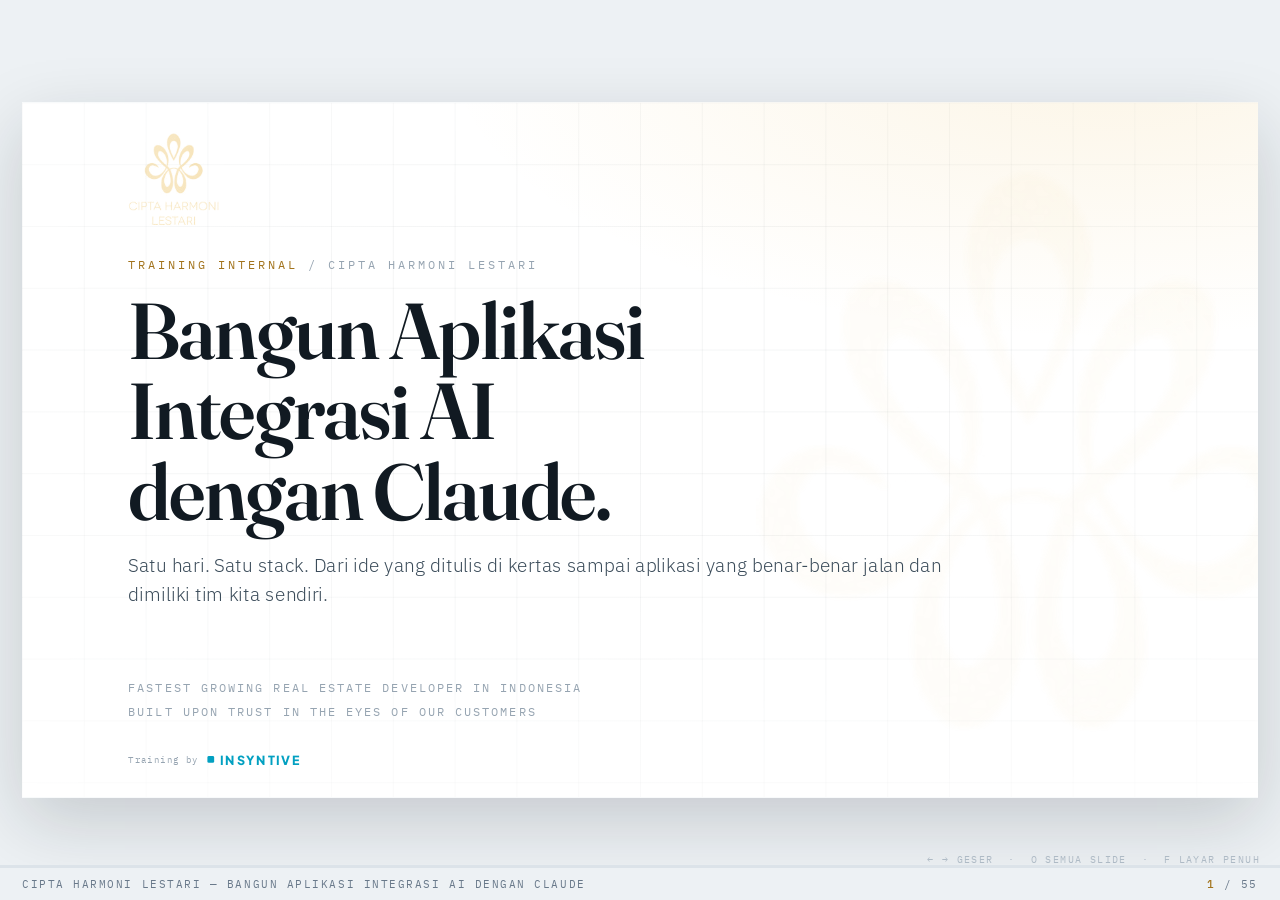
==== index.html @ a8fec7a1 "Sesi 03 jadi 10 langkah, semuanya di Vercel Peserta cuma perlu membuka Claude Code web, GitHub, dan " ====
<!DOCTYPE html>
<html lang="id">
<head>
<meta charset="utf-8">
<meta name="viewport" content="width=device-width, initial-scale=1">
<title>Bangun Aplikasi Integrasi AI dengan Claude — Cipta Harmoni Lestari</title>
<link rel="preconnect" href="https://fonts.googleapis.com">
<link rel="preconnect" href="https://fonts.gstatic.com" crossorigin>
<link href="https://fonts.googleapis.com/css2?family=Fraunces:opsz,wght@9..144,300;9..144,400;9..144,600;9..144,700&family=IBM+Plex+Mono:wght@400;500;600&family=IBM+Plex+Sans:wght@300;400;500;600;700&family=Plus+Jakarta+Sans:wght@600;800&display=swap" rel="stylesheet">
<style>
/* ============ TOKENS — light / drafting-sheet ============ */
:root{
  --paper:#FFFFFF;
  --panel:#F6F8FA;
  --panel-2:#EEF2F5;
  --line:#E1E7EC;
  --ink:#111A22;
  --ink-2:#3B4C5A;
  --ink-3:#69798A;
  --muted:#96A4B1;
  --gold:#C9922B;
  --gold-ink:#A2731C;
  --gold-bright:#E9B84B;
  --gold-wash:rgba(233,184,75,.12);
  --teal:#127A6E;
  --teal-wash:rgba(18,122,110,.08);
  --display:'Fraunces',Georgia,serif;
  --body:'IBM Plex Sans',system-ui,-apple-system,sans-serif;
  --mono:'IBM Plex Mono',ui-monospace,monospace;
}
*{box-sizing:border-box}
html,body{height:100%}
body{
  margin:0;background:#EDF1F4;color:var(--ink);
  font-family:var(--body);overflow:hidden;-webkit-font-smoothing:antialiased;
}
/* ============ STAGE ============ */
#viewport{position:fixed;inset:0;display:grid;place-items:center}
#stage{width:1280px;height:720px;position:relative;transform-origin:center center;flex:none;
  box-shadow:0 24px 70px rgba(17,26,34,.18)}
.slide{
  position:absolute;inset:0;padding:30px 84px 70px;display:none;flex-direction:column;
  background:
    radial-gradient(90% 70% at 88% -8%, rgba(233,184,75,.14), transparent 60%),
    var(--paper);
  overflow:hidden;
}
.slide.active{display:flex}
/* drafting grid */
.slide::before{
  content:"";position:absolute;inset:0;pointer-events:none;
  background-image:
    linear-gradient(rgba(17,26,34,.045) 1px,transparent 1px),
    linear-gradient(90deg,rgba(17,26,34,.045) 1px,transparent 1px);
  background-size:64px 64px;
  mask-image:radial-gradient(120% 100% at 50% 40%,#000 25%,transparent 86%);
  -webkit-mask-image:radial-gradient(120% 100% at 50% 40%,#000 25%,transparent 86%);
}
.slide>*{position:relative;z-index:1}

/* ============ CHROME ============ */
#hud{position:fixed;inset:auto 0 0 0;z-index:40;pointer-events:none;font-family:var(--mono);background:#EDF1F4}
#rail{height:3px;background:#DCE3E9}
#railfill{height:100%;width:0;background:linear-gradient(90deg,var(--gold-ink),var(--gold-bright));transition:width .45s cubic-bezier(.2,.7,.3,1)}
#hudbar{display:flex;justify-content:space-between;align-items:center;padding:9px 22px;font-size:11px;letter-spacing:.14em;color:var(--ink-3);text-transform:uppercase}
#hudbar b{color:var(--gold-ink);font-weight:500}
.shead{display:flex;justify-content:space-between;align-items:center;flex:none;margin-bottom:20px;
  font-family:var(--mono);font-size:10px;letter-spacing:.2em;text-transform:uppercase;color:var(--muted)}
.shead .lt{display:flex;align-items:center;gap:10px;min-height:22px}
.shead .lt img{width:22px;height:22px}
.shead .sep{color:#C9D3DC}
.shead .act{color:var(--gold-ink)}
.shead .rt{display:flex;align-items:center;gap:9px}
.pby{font-family:var(--mono);font-size:9px;letter-spacing:.18em;color:var(--muted)}
.ins{font-family:'Plus Jakarta Sans',var(--body);font-size:13px;font-weight:800;letter-spacing:.13em;color:#02A0C1;display:flex;align-items:center;gap:6px}
.ins::before{content:"";width:7px;height:7px;background:#02A0C1;border-radius:1.5px;display:block}
.cover .partner{display:flex;align-items:center;gap:9px;margin-top:20px}

/* ============ TYPE ============ */
.eyebrow{font-family:var(--mono);font-size:12px;letter-spacing:.28em;text-transform:uppercase;color:var(--gold-ink);margin:0 0 16px}
.eyebrow .dim{color:var(--muted)}
h1{font-family:var(--display);font-weight:600;font-size:70px;line-height:1.02;letter-spacing:-.024em;margin:0 0 18px;color:var(--ink);font-variation-settings:'SOFT' 0,'WONK' 1}
h2{font-family:var(--display);font-weight:600;font-size:45px;line-height:1.06;letter-spacing:-.02em;margin:0 0 10px;color:var(--ink);font-variation-settings:'SOFT' 0,'WONK' 1}
h3{font-family:var(--display);font-weight:600;font-size:22px;line-height:1.15;margin:0 0 8px;letter-spacing:-.01em;color:var(--ink)}
.lede{font-size:20px;line-height:1.5;color:var(--ink-2);max-width:900px;font-weight:300;margin:0 0 8px}
p{margin:0 0 10px;line-height:1.55}
.sub{color:var(--ink-3);font-size:15.5px;line-height:1.55}
.mono{font-family:var(--mono);font-size:.92em}
strong{color:var(--ink);font-weight:600}
em{color:var(--gold-ink);font-style:normal;font-weight:600}
.rule{height:1px;background:linear-gradient(90deg,var(--gold),rgba(201,146,43,.08));margin:15px 0 20px;transform-origin:left}

/* ============ LAYOUT ============ */
.body-area{flex:1;min-height:0;display:flex;flex-direction:column;justify-content:center}
.cols{display:grid;gap:24px}
.c3{grid-template-columns:repeat(3,1fr)}
.c4{grid-template-columns:repeat(4,1fr)}
.c5{grid-template-columns:repeat(5,1fr)}
.split{display:grid;grid-template-columns:1.02fr .98fr;gap:34px;align-items:start;flex:1;min-height:0}

/* ============ CARDS ============ */
.card{background:var(--panel);border:1px solid var(--line);border-radius:3px;padding:17px 18px 15px;position:relative;overflow:hidden}
.card::after{content:"";position:absolute;top:0;left:0;width:34px;height:2px;background:var(--gold-bright)}
.card h3{margin-bottom:6px}
.card .sub{font-size:14px}
.card .tag{font-family:var(--mono);font-size:10px;letter-spacing:.18em;text-transform:uppercase;color:var(--gold-ink);display:block;margin-bottom:9px}
.card.teal{background:var(--teal-wash);border-color:rgba(18,122,110,.2)}
.card.teal::after{background:var(--teal)}
.card.teal .tag{color:var(--teal)}
.card.tight{padding:15px 16px}

.chips{display:flex;flex-wrap:wrap;gap:7px;margin-top:12px}
.chip{font-family:var(--mono);font-size:11px;padding:4px 9px;border:1px solid rgba(201,146,43,.4);border-radius:100px;color:var(--gold-ink);background:rgba(233,184,75,.1)}
.chip.mute{border-color:var(--line);color:var(--ink-3);background:#fff}
.chip.teal{border-color:rgba(18,122,110,.3);color:var(--teal);background:var(--teal-wash)}

ul.clean{list-style:none;padding:0;margin:0}
ul.clean li{position:relative;padding-left:20px;margin-bottom:9px;line-height:1.5;font-size:16px;color:var(--ink-2)}
ul.clean li::before{content:"";position:absolute;left:0;top:10px;width:8px;height:1px;background:var(--gold)}
ul.clean.sm li{font-size:14px;margin-bottom:7px}

.stat{font-family:var(--display);font-size:50px;font-weight:600;color:var(--gold-ink);line-height:1;letter-spacing:-.02em}
.stat small{display:block;font-family:var(--mono);font-size:11px;letter-spacing:.16em;text-transform:uppercase;color:var(--ink-3);margin-top:9px;font-weight:400}

table.grid{width:100%;border-collapse:collapse;font-size:14.5px}
table.grid th,table.grid td{text-align:left;padding:10px 13px;border-bottom:1px solid var(--line);vertical-align:top}
table.grid th{font-family:var(--mono);font-size:10.5px;letter-spacing:.16em;text-transform:uppercase;color:var(--gold-ink);font-weight:500;border-bottom:1.5px solid var(--gold)}
table.grid td{color:var(--ink-2)}
table.grid td.k{color:var(--ink);font-weight:600}
table.grid tr:last-child td{border-bottom:none}
table.grid .yes{color:var(--gold-ink);font-weight:600}
table.grid .no{color:var(--muted)}

.code{font-family:var(--mono);font-size:11px;line-height:1.55;background:#F2F5F8;border:1px solid var(--line);border-left:2px solid var(--gold-bright);border-radius:2px;padding:15px 17px;color:#33424F;white-space:pre-wrap}
.code .cm{color:var(--muted)}
.code .hl{color:var(--gold-ink);font-weight:600}

/* ============ COVER ============ */
.cover,.divider{padding-top:58px;padding-bottom:58px}
.cover{justify-content:center;align-items:flex-start;padding-left:110px}
.cover .logo{width:96px;margin-bottom:32px}
.cover h1{font-size:82px;max-width:16ch}
.cover .tagline{font-family:var(--mono);font-size:12px;letter-spacing:.2em;text-transform:uppercase;color:var(--muted);margin-top:28px;line-height:2}
.cover-orn{position:absolute;right:-80px;top:50%;transform:translateY(-50%);width:600px;opacity:.09;pointer-events:none;z-index:0}

/* ============ DIVIDER ============ */
.divider{justify-content:center;align-items:center;text-align:center;background:
  radial-gradient(70% 60% at 50% 45%, rgba(233,184,75,.16), transparent 70%),var(--paper)}
.divider .num{font-family:var(--display);font-size:180px;font-weight:300;color:transparent;-webkit-text-stroke:1.2px var(--gold);line-height:.9;letter-spacing:-.04em}
.divider h1{font-size:58px;margin-top:6px}
.divider .sub{font-size:17px;max-width:640px;margin:0 auto}

/* ============ MODEL LADDER ============ */
.ladder{display:flex;flex-direction:column;gap:8px}
.rung{display:grid;grid-template-columns:150px 1fr 118px;align-items:center;gap:18px;border:1px solid var(--line);border-radius:2px;padding:12px 16px;background:linear-gradient(90deg,rgba(233,184,75,.13),#fff 62%)}
.rung .name{font-family:var(--display);font-size:21px;font-weight:600}
.rung .name small{display:block;font-family:var(--mono);font-size:10px;letter-spacing:.16em;color:var(--gold-ink);text-transform:uppercase;margin-top:3px;font-weight:400}
.rung .use{font-size:14.4px;color:var(--ink-2);line-height:1.45}
.rung .price{font-family:var(--mono);font-size:13px;color:var(--gold-ink);text-align:right;font-weight:600}
.rung .price small{display:block;color:var(--muted);font-size:10px;letter-spacing:.08em;margin-top:3px;font-weight:400}
.rung.locked{opacity:.6;border-style:dashed;background:#fff}
.rung.locked .price{color:var(--muted)}

/* ============ SURFACE ============ */
.surface{border:1px solid var(--line);border-radius:3px;padding:16px 16px 14px;background:var(--panel)}
.surface .ico{font-family:var(--mono);font-size:10px;letter-spacing:.18em;color:var(--gold-ink);text-transform:uppercase;margin-bottom:8px}
.surface h3{font-size:19px;margin-bottom:5px}
.surface p{font-size:13.4px;color:var(--ink-3);line-height:1.45;margin:0}

/* ============ FLOW ============ */
.flowwrap{flex:1;display:flex;align-items:center;justify-content:center;min-height:0}
svg.flow{width:100%;height:auto;max-height:100%;overflow:visible}
svg.flow .node{fill:#FFFDF8;stroke:var(--gold);stroke-width:1.5}
svg.flow .node.soft{stroke:rgba(201,146,43,.55);stroke-dasharray:5 4;fill:#fff}
svg.flow .nlabel{font-family:var(--display);font-size:19px;font-weight:600;fill:var(--ink)}
svg.flow .nsub{font-family:var(--mono);font-size:10.5px;fill:var(--ink-3)}
svg.flow .nnum{font-family:var(--mono);font-size:10px;fill:var(--gold-ink);letter-spacing:.2em}
svg.flow .link{fill:none;stroke:var(--gold-ink);stroke-width:1.6}
svg.flow .note{font-family:var(--mono);font-size:10px;fill:var(--teal)}
svg.flow .out{font-family:var(--mono);font-size:12px;fill:var(--gold-ink);letter-spacing:.1em}

/* ============ MINIMAP ============ */
.minimap{display:flex;position:absolute;left:84px;right:84px;bottom:18px;margin:0;padding-top:0}
.minimap.m10 .mm{font-size:8.6px;letter-spacing:.06em;padding:5px 2px}
.mm{flex:1;text-align:center;font-family:var(--mono);font-size:9.5px;letter-spacing:.14em;text-transform:uppercase;color:#B4C0CB;padding:5px 4px;border-top:1px solid var(--line);position:relative}
.mm.on{color:var(--gold-ink);border-top:1.5px solid var(--gold)}
.mm.on::before{content:"";position:absolute;top:-4.5px;left:50%;transform:translateX(-50%);width:7px;height:7px;background:var(--gold-bright);border-radius:50%}
.mm.done{color:var(--gold-ink);opacity:.55;border-top-color:var(--gold)}

.stagehead{display:flex;align-items:baseline;gap:18px;margin-bottom:4px}
.stagehead h2{font-size:38px}
.stagehead .sn{font-family:var(--display);font-size:48px;font-weight:300;color:transparent;-webkit-text-stroke:1.2px var(--gold);line-height:.85}

.callout{border:1px solid rgba(201,146,43,.4);border-radius:2px;background:rgba(233,184,75,.11);padding:12px 16px;display:flex;gap:14px;align-items:flex-start}
.callout .k{font-family:var(--mono);font-size:10px;letter-spacing:.2em;text-transform:uppercase;color:var(--gold-ink);white-space:nowrap;padding-top:3px;font-weight:600}
.callout p{margin:0;font-size:14.5px;line-height:1.5;color:var(--ink-2)}
.callout.teal{border-color:rgba(18,122,110,.32);background:var(--teal-wash)}
.callout.teal .k{color:var(--teal)}

.check{display:grid;grid-template-columns:16px 1fr auto;align-items:start;column-gap:14px;padding:13px 0;border-bottom:1px solid var(--line)}
.check .box{width:15px;height:15px;border:1.5px solid var(--gold);margin-top:3px;border-radius:1px}
.check .t{font-size:15px;color:var(--ink-2);line-height:1.45}
.check .t b{color:var(--ink)}
.check .who{font-family:var(--mono);font-size:9.5px;letter-spacing:.12em;text-transform:uppercase;color:var(--gold-ink);white-space:nowrap;padding:3px 9px;border:1px solid rgba(201,146,43,.35);border-radius:100px;background:rgba(233,184,75,.1);margin-top:1px}
.check .who.ok{color:var(--teal);border-color:rgba(18,122,110,.3);background:var(--teal-wash)}
.check.done .box{background:var(--teal);border-color:var(--teal);position:relative}
.check.done .box::after{content:"";position:absolute;left:4px;top:1px;width:4px;height:8px;border:solid #fff;border-width:0 1.8px 1.8px 0;transform:rotate(42deg)}
.ipo{margin:0 0 12px}

.bar{display:grid;grid-template-columns:112px 1fr 62px;gap:14px;align-items:center;margin-bottom:13px;font-size:14.5px}
.bar .lbl{color:var(--ink);font-weight:500}
.bar .track{height:11px;background:var(--panel-2);border-radius:2px;overflow:hidden}
.bar .fill{height:100%;width:0;background:linear-gradient(90deg,var(--gold-ink),var(--gold-bright));border-radius:2px}
.bar .fill.t{background:linear-gradient(90deg,#0E5F56,#2AA294)}
.bar .val{font-family:var(--mono);font-size:13px;color:var(--gold-ink);text-align:right;font-weight:600}

/* ============ ANIMATION ============ */
@keyframes rise{from{opacity:0;transform:translateY(22px)}to{opacity:1;transform:none}}
@keyframes fadein{from{opacity:0}to{opacity:1}}
@keyframes wipe{from{transform:scaleX(0)}to{transform:scaleX(1)}}
@keyframes pop{from{opacity:0;transform:scale(.92)}to{opacity:1;transform:scale(1)}}
@keyframes slidein{from{opacity:0;transform:translateX(-26px)}to{opacity:1;transform:none}}
@keyframes draw{to{stroke-dashoffset:0}}
@keyframes grow{from{width:0}to{width:var(--w)}}

.slide.active [data-a]{animation-duration:.62s;animation-timing-function:cubic-bezier(.18,.72,.28,1);animation-fill-mode:both;animation-delay:calc(var(--i,0)*68ms + 100ms)}
.slide.active [data-a="rise"]{animation-name:rise}
.slide.active [data-a="fade"]{animation-name:fadein}
.slide.active [data-a="pop"]{animation-name:pop}
.slide.active [data-a="left"]{animation-name:slidein}
.slide.active .rule{animation:wipe .8s cubic-bezier(.2,.7,.3,1) both;animation-delay:calc(var(--i,0)*68ms + 100ms)}
.slide.active svg.flow .link{stroke-dasharray:var(--len,420);stroke-dashoffset:var(--len,420);animation:draw .85s ease-out both;animation-delay:calc(var(--i,0)*70ms + 300ms)}
.slide.active svg.flow [data-a="pop"]{transform-box:fill-box;transform-origin:center}
.slide.active .bar .fill{animation:grow 1s cubic-bezier(.2,.7,.3,1) both;animation-delay:calc(var(--i,0)*90ms + 400ms)}

@media (prefers-reduced-motion:reduce){
  .slide.active [data-a],.slide.active .rule,.slide.active svg.flow .link,.slide.active .bar .fill{animation-duration:.01ms!important;animation-delay:0ms!important}
  .slide.active svg.flow .link{stroke-dashoffset:0}
  .bar .fill{width:var(--w)}
}


/* ============ MOTION GRAPHICS ============ */
.mg{display:block;width:100%;height:auto}
.gs{stroke:var(--gold);fill:none;stroke-width:1.7;stroke-linecap:round;stroke-linejoin:round}
.gs2{stroke:var(--ink-3);fill:none;stroke-width:1.4;stroke-linecap:round}
.gf{fill:var(--gold-bright)}
.gt{fill:var(--teal)}
.surface{position:relative}
.surface .ico,.surface h3{padding-right:46px}
.glyph{position:absolute;top:14px;right:14px;width:40px;height:40px}

/* meter kemampuan di tangga model */
.rung{grid-template-columns:150px 1fr 86px 112px}
.meter{height:6px;background:var(--panel-2);border-radius:3px;overflow:hidden;position:relative}
.meter i{position:absolute;inset:0 auto 0 0;width:0;border-radius:3px;
  background:linear-gradient(90deg,var(--gold-ink),var(--gold-bright))}
.slide.active .meter i{animation:grow .9s cubic-bezier(.2,.7,.3,1) both;animation-delay:calc(var(--i,0)*68ms + 420ms)}
.rung.locked .meter i{background:var(--muted)}

/* diagram arsitektur & pipeline */
.diagram{border:1px solid var(--line);border-radius:3px;background:var(--panel);padding:14px 16px}
.dlabel{font-family:var(--mono);font-size:10px;letter-spacing:.16em;text-transform:uppercase;color:var(--gold-ink);margin-bottom:8px}

/* timeline 14 hari */
.tl{margin-top:22px}
.tlrail{position:relative;height:4px;background:var(--panel-2);border-radius:2px}
.tlprog{position:absolute;inset:0 auto 0 0;width:0;background:linear-gradient(90deg,var(--gold-ink),var(--gold-bright));border-radius:2px}
.tlmark{position:absolute;top:-5px;left:0;width:14px;height:14px;border-radius:50%;background:var(--gold-bright);border:2px solid #fff;box-shadow:0 0 0 1px var(--gold)}
.slide.active .tlprog{animation:tlgrow 7s cubic-bezier(.4,0,.5,1) infinite}
.slide.active .tlmark{animation:tlmove 7s cubic-bezier(.4,0,.5,1) infinite}
@keyframes tlgrow{0%{width:0}88%,100%{width:100%}}
@keyframes tlmove{0%{left:0}88%,100%{left:calc(100% - 14px)}}
.tlticks{display:flex;margin-top:9px;font-family:var(--mono);font-size:9.5px;letter-spacing:.12em;text-transform:uppercase;color:var(--muted)}
.tlticks span{flex:1;text-align:left}
.tlticks span:last-child{flex:0 0 auto;text-align:right;color:var(--teal)}

@media (prefers-reduced-motion:reduce){
  .mg *{animation:none!important}
  .slide.active .tlprog,.slide.active .tlmark{animation:none!important}
  .slide.active .tlprog{width:100%}
  .slide.active .meter i{width:var(--w)}
}

/* slide langkah yang padat */
.slide.padat ul.clean li{font-size:14.6px;margin-bottom:6px;line-height:1.46}
.slide.padat ul.clean.sm li{font-size:13.2px;margin-bottom:5px;line-height:1.44}
.slide.padat .callout p{font-size:13.2px;line-height:1.45}
.slide.padat .code{font-size:10.8px;line-height:1.5;padding:12px 14px}
.slide.padat .card{padding:15px 16px!important}
.slide.padat .ipo{margin-bottom:6px}
.slide.padat .diagram{padding:10px 12px}
.slide.padat table.grid th,.slide.padat table.grid td{padding:7px 10px}
.slide.padat .stagehead h2{font-size:34px}
.slide.padat ul.clean.sm li{margin-bottom:4px}
.slide.padat .callout{padding:10px 14px}

/* ============ OVERVIEW ============ */
#overview{position:fixed;inset:0;background:rgba(255,255,255,.98);z-index:60;display:none;overflow:auto;padding:52px}
#overview.on{display:block}
#overview h4{font-family:var(--mono);font-size:11px;letter-spacing:.24em;text-transform:uppercase;color:var(--gold-ink);margin:0 0 20px}
#ovgrid{display:grid;grid-template-columns:repeat(auto-fill,minmax(210px,1fr));gap:11px}
.ov{border:1px solid var(--line);border-radius:2px;padding:12px 13px;cursor:pointer;background:var(--panel);transition:.18s;text-align:left}
.ov:hover,.ov:focus-visible{border-color:var(--gold);background:rgba(233,184,75,.13);outline:none}
.ov .n{font-family:var(--mono);font-size:10px;color:var(--gold-ink);letter-spacing:.16em}
.ov .t{font-size:13.5px;margin-top:5px;color:var(--ink-2);line-height:1.35}
#help{position:fixed;right:20px;bottom:34px;z-index:41;font-family:var(--mono);font-size:10px;letter-spacing:.14em;color:#AEBAC5;text-transform:uppercase}
:focus-visible{outline:2px solid var(--gold);outline-offset:3px}
</style>
</head>
<body>
<div id="viewport"><div id="stage">

<!-- 1 · COVER -->
<section class="slide cover" data-act="" data-title="Sampul">
  <img class="cover-orn" src="[data-uri]" alt="">
  <img class="logo" src="[data-uri]" alt="Cipta Harmoni Lestari" data-a="pop" style="--i:0">
  <p class="eyebrow" data-a="left" style="--i:1">Training internal <span class="dim">/ Cipta Harmoni Lestari</span></p>
  <h1 data-a="rise" style="--i:2">Bangun Aplikasi<br>Integrasi AI<br>dengan Claude.</h1>
  <p class="lede" data-a="rise" style="--i:4">Satu hari. Satu stack. Dari ide yang ditulis di kertas sampai aplikasi yang benar-benar jalan dan dimiliki tim kita sendiri.</p>
  <div class="rule" style="--i:5;max-width:420px"></div>
  <p class="tagline" data-a="fade" style="--i:6">Fastest growing real estate developer in Indonesia<br>Built upon trust in the eyes of our customers</p>
  <div class="partner" data-a="fade" style="--i:7"><span class="pby">Training by</span><span class="ins">INSYNTIVE</span></div>
</section>

<!-- 2 · PROMISE -->
<section class="slide" data-act="Pembuka" data-title="Yang kita bawa pulang">
  <p class="eyebrow" data-a="left" style="--i:0">Janji hari ini</p>
  <h2 data-a="rise" style="--i:1">Kita tidak pulang membawa catatan.<br>Kita pulang membawa aplikasi yang jalan.</h2>
  <div class="rule" style="--i:2"></div>
  <div class="body-area">
    <div class="cols c4">
      <div class="card" data-a="rise" style="--i:3"><span class="tag">Hasil 01</span><h3>Web App</h3><p class="sub">Aplikasi multi-halaman yang benar-benar berfungsi, bukan sekadar tampilan.</p></div>
      <div class="card" data-a="rise" style="--i:4"><span class="tag">Hasil 02</span><h3>RAG</h3><p class="sub">Dokumen milik kita sendiri, bisa ditanyai pakai bahasa sehari-hari.</p></div>
      <div class="card" data-a="rise" style="--i:5"><span class="tag">Hasil 03</span><h3>Chatbot</h3><p class="sub">Pintu masuk berbentuk percakapan ke data yang sama.</p></div>
      <div class="card teal" data-a="rise" style="--i:6"><span class="tag">Tantangan</span><h3>Satu menu bebas</h3><p class="sub">Terserah kita. Tim kita yang menentukan. Bagian inilah yang kami nilai.</p></div>
    </div>
    <div class="callout" data-a="rise" style="--i:8;margin-top:26px">
      <span class="k">Aturan dasar</span>
      <p>Semuanya jalan di infrastruktur yang kita kontrol sendiri. Tidak ada akun trial yang tiba-tiba menyandera data kita dua bulan lagi.</p>
    </div>
  </div>
</section>

<!-- 3 · AGENDA -->
<section class="slide" data-act="Pembuka" data-title="Susunan hari ini">
  <p class="eyebrow" data-a="left" style="--i:0">Susunan hari ini</p>
  <h2 data-a="rise" style="--i:1">3 sesi, sebelum kita build aplikasinya.</h2>
  <div class="rule" style="--i:2"></div>
  <div class="body-area">
    <div class="cols c3">
      <div class="card" data-a="rise" style="--i:3">
        <span class="tag">Sesi 01 · ±60 menit</span><h3>Kenali tools-nya</h3>
        <p class="sub">Claude itu bukan satu benda. Ada modelnya, ada tempat kerjanya, dan kita perlu tahu kapan buka yang mana.</p>
        <div class="chips"><span class="chip">Model</span><span class="chip">Chat</span><span class="chip">Projects</span><span class="chip">Artifacts</span><span class="chip">Cowork</span><span class="chip">Code</span><span class="chip">Design</span></div>
      </div>
      <div class="card" data-a="rise" style="--i:4">
        <span class="tag">Sesi 02 · ±30 menit</span><h3>Kenali lapangannya</h3>
        <p class="sub">ChatGPT, Gemini, Copilot, Grok, DeepSeek. Siapa unggul di mana, dan uangnya lari ke mana.</p>
        <div class="chips"><span class="chip mute">Pangsa pasar</span><span class="chip mute">Kemampuan</span><span class="chip mute">Harga</span><span class="chip mute">Kesimpulan jujur</span></div>
      </div>
      <div class="card" data-a="rise" style="--i:5">
        <span class="tag">Sesi 03 · sisa hari</span><h3>Build aplikasinya</h3>
        <p class="sub">Sepuluh langkah: login, repo, sambung, Vercel, PRD, design, data, menu, AI, uji. Laptop dibuka, tangan di keyboard.</p>
        <div class="chips"><span class="chip teal">Next.js</span><span class="chip teal">Vercel</span><span class="chip teal">Postgres</span><span class="chip teal">Blob</span></div>
      </div>
    </div>
    <p class="sub" data-a="fade" style="--i:7;margin-top:26px;font-size:14px">Sesi 1 dan 2 ada supaya Sesi 3 tidak terasa seperti sulap. Kalau kita paham cara kerja tools-nya, kita bisa memperbaiki sendiri saat ngadat — dan pasti akan ada momen ngadat.</p>
  </div>
</section>

<!-- 4 · DIVIDER 1 -->
<section class="slide divider" data-act="Sesi 01" data-title="Sesi 1 — Kenalan dengan Claude">
  <div class="num" data-a="pop" style="--i:0">01</div>
  <h1 data-a="rise" style="--i:2">Kenalan dengan Claude</h1>
  <div class="rule" style="--i:3;width:220px;margin:14px auto 22px;background:linear-gradient(90deg,transparent,var(--gold),transparent)"></div>
  <p class="sub" data-a="fade" style="--i:4">Modelnya, tempat kerjanya, dan bedanya keduanya — satu hal yang paling sering salah dipahami orang di minggu pertama.</p>
</section>

<!-- 5 · MODEL VS SURFACE -->
<section class="slide" data-act="Sesi 01" data-title="Model vs fitur">
  <p class="eyebrow" data-a="left" style="--i:0">Pertama, luruskan dulu</p>
  <h2 data-a="rise" style="--i:1">Kata "Claude" itu menunjuk dua hal yang berbeda.</h2>
  <div class="rule" style="--i:2"></div>
  <div class="split">
    <div>
      <div class="card" data-a="rise" style="--i:3">
        <span class="tag">Lapis 1 — Model AI</span>
        <h3>Keluarga model</h3>
        <p class="sub">Anthropic melatih beberapa tingkat model: Haiku, Sonnet, Opus, Fable, Mythos. Karakternya sama, tenaganya dan harganya beda.</p>
      </div>
      <div class="card teal" data-a="rise" style="--i:4;margin-top:16px">
        <span class="tag">Lapis 2 — Fitur Claude</span>
        <h3>Fitur / surface</h3>
        <p class="sub">Chat, Projects, Artifacts, Tasks, Cowork, Claude Code, Claude Design. Ini soal <em>di mana</em> kita bekerja. Masing-masing memberi Claude "tangan" yang berbeda.</p>
      </div>
      <p class="sub" data-a="fade" style="--i:6;margin-top:16px;font-size:14px">Memilih fitur yang tepat lebih besar pengaruhnya daripada memilih model yang tepat. Kebanyakan orang justru memutar tombol yang salah.</p>
    </div>
    <div class="card" data-a="rise" style="--i:5;padding:24px">
      <span class="tag">Analogi yang gampang diingat</span>
      <p style="font-size:16px;line-height:1.6;color:var(--ink-2)">Model itu <em>mesin</em>. Fitur itu <em>kendaraan</em> tempat mesin itu dipasang.</p>
      <p class="sub" style="margin-top:12px;font-size:14px">Mesin yang sama, dipasang di sedan mengantar kita ke kantor. Dipasang di excavator, dia mengeruk tanah. Tidak adil menyalahkan mesin karena sedan tidak bisa mengeruk.</p>
      <div class="dlabel" style="margin-top:16px">Satu model, banyak kendaraan</div>
      <svg class="mg" style="max-width:380px" viewBox="0 0 430 150" aria-hidden="true">
        <path class="gs" style="stroke:var(--gold-ink);stroke-width:1.4" d="M92,75 C160,75 168,32 236,32"/>
        <path class="gs" style="stroke:var(--gold-ink);stroke-width:1.4" d="M92,75 H236"/>
        <path class="gs" style="stroke:var(--gold-ink);stroke-width:1.4" d="M92,75 C160,75 168,118 236,118"/>
        <circle class="gf" r="3.6"><animateMotion dur="2.4s" repeatCount="indefinite" path="M92,75 C160,75 168,32 236,32"/></circle>
        <circle class="gf" r="3.6"><animateMotion dur="2.4s" begin=".8s" repeatCount="indefinite" path="M92,75 H236"/></circle>
        <circle class="gf" r="3.6"><animateMotion dur="2.4s" begin="1.6s" repeatCount="indefinite" path="M92,75 C160,75 168,118 236,118"/></circle>
        <circle cx="52" cy="75" r="26" fill="none" stroke="var(--gold)" stroke-width="1.6">
          <animate attributeName="r" values="26;38" dur="2.4s" repeatCount="indefinite"/>
          <animate attributeName="opacity" values=".55;0" dur="2.4s" repeatCount="indefinite"/></circle>
        <circle cx="52" cy="75" r="26" fill="#FFF6E2" stroke="var(--gold)" stroke-width="1.6"/>
        <text x="52" y="72" text-anchor="middle" style="font-family:var(--mono);font-size:9px;fill:var(--gold-ink);letter-spacing:.12em">MODEL</text>
        <text x="52" y="85" text-anchor="middle" style="font-family:var(--mono);font-size:9px;fill:var(--ink-3)">Opus 5</text>
        <rect x="236" y="18" width="180" height="28" rx="2" fill="#fff" stroke="var(--line)"/>
        <rect x="236" y="61" width="180" height="28" rx="2" fill="#fff" stroke="var(--line)"/>
        <rect x="236" y="104" width="180" height="28" rx="2" fill="#fff" stroke="var(--line)"/>
        <text x="250" y="37" style="font-family:var(--body);font-size:13px;fill:var(--ink)">Chat — menjawab</text>
        <text x="250" y="80" style="font-family:var(--body);font-size:13px;fill:var(--ink)">Cowork — mengerjakan</text>
        <text x="250" y="123" style="font-family:var(--body);font-size:13px;fill:var(--ink)">Code — membangun</text>
      </svg>
      <p class="sub" style="font-size:13.2px;margin-top:10px"><strong>Versi praktisnya:</strong> kalau Claude "tidak bisa membuka file kita", itu bukan modelnya yang menolak — itu Chat, fitur yang memang tidak punya akses file. Pindah ke Cowork.</p>
    </div>
  </div>
</section>

<!-- 6 · LADDER -->
<section class="slide" data-act="Sesi 01" data-title="Tangga model">
  <p class="eyebrow" data-a="left" style="--i:0">Lapis 1 · Model AI <span class="dim">/ per Juli 2026</span></p>
  <h2 data-a="rise" style="--i:1">Model AI, dari yang murah ke yang paling canggih.</h2>
  <div class="rule" style="--i:2"></div>
  <div class="body-area">
    <div class="ladder">
      <div class="rung" data-a="left" style="--i:3">
        <div class="name">Haiku 4.5<small>Kelas cepat</small></div>
        <div class="use">Volume besar, risiko kecil. Klasifikasi, pelabelan, ekstraksi data, pencarian singkat. Cukup murah untuk dipasang di dalam alur produk.</div>
        <div class="meter" style="--i:3"><i style="--w:28%"></i></div><div class="price">$1 / $5<small>per juta token</small></div>
      </div>
      <div class="rung" data-a="left" style="--i:4">
        <div class="name">Sonnet 5<small>Kelas standar</small></div>
        <div class="use">Kuda beban. Model bawaan di paket Free dan Pro. Sanggup menangani sebagian besar pekerjaan koding dan dokumen tanpa banyak drama.</div>
        <div class="meter" style="--i:4"><i style="--w:62%"></i></div><div class="price">$3 / $15<small>promo $2 / $10</small></div>
      </div>
      <div class="rung" data-a="left" style="--i:5">
        <div class="name" style="color:var(--gold-ink)">Opus 5<small>Andalan</small></div>
        <div class="use">Rilis 24 Juli 2026. Untuk kerja panjang yang berjalan sendiri, refactor besar, dan masalah yang belum jelas bentuknya. Ini yang kita pakai hari ini.</div>
        <div class="meter" style="--i:5"><i style="--w:88%"></i></div><div class="price">$5 / $25<small>per juta token</small></div>
      </div>
      <div class="rung" data-a="left" style="--i:6">
        <div class="name">Fable 5<small>Kelas Mythos</small></div>
        <div class="use">Model paling mampu yang dijual ke publik. Tersedia di paket Max dan kursi premium, dengan penyaringan ketat di topik sensitif.</div>
        <div class="meter" style="--i:6"><i style="--w:96%"></i></div><div class="price">$10 / $50<small>per juta token</small></div>
      </div>
      <div class="rung locked" data-a="left" style="--i:7">
        <div class="name">Mythos 5<small>Dibatasi</small></div>
        <div class="use">Tidak dijual ke publik. Hanya untuk sedikit organisasi tepercaya, karena kemampuannya menemukan celah keamanan perangkat lunak terlalu tinggi.</div>
        <div class="meter" style="--i:7"><i style="--w:100%"></i></div><div class="price">—<small>tidak tersedia</small></div>
      </div>
    </div>
    <p class="sub" data-a="fade" style="--i:9;margin-top:18px;font-size:13.5px">Harga di atas adalah tarif API per juta token, input / output. Kalau kita pakai langganan Pro atau Max, kita tidak ditagih per token — tapi tangga ini tetap memberi tahu siapa yang sedang berpikir untuk kita.</p>
  </div>
</section>

<!-- 7 · PILIH MODEL -->
<section class="slide" data-act="Sesi 01" data-title="Cara memilih model">
  <p class="eyebrow" data-a="left" style="--i:0">Lapis 1 · Model AI · praktiknya</p>
  <h2 data-a="rise" style="--i:1">Mulai dari yang murah. Naik kelas kalau ada buktinya.</h2>
  <div class="rule" style="--i:2"></div>
  <div class="body-area">
    <div class="cols c3">
      <div class="card" data-a="rise" style="--i:3"><span class="tag">Bawaan</span><h3>Buka Sonnet</h3><p class="sub">Tulis perintahnya, jalankan, baca hasilnya. Sembilan dari sepuluh kali kita sudah selesai, dengan biaya paling kecil.</p></div>
      <div class="card" data-a="rise" style="--i:4"><span class="tag">Naik kalau</span><h3>Gagal dua kali</h3><p class="sub">Tugas yang sama, percobaan kedua tetap gagal, dan kita bisa menyebut <em>kenapa</em> gagalnya. Itu tandanya pindah ke Opus — bukan karena "ini kayaknya penting".</p></div>
      <div class="card" data-a="rise" style="--i:5"><span class="tag">Turun kalau</span><h3>Jumlah lebih penting</h3><p class="sub">Perlu melabeli 4.000 pesan pelanggan? Pakai Haiku. Yang kita beli itu kecepatan, bukan pertimbangan.</p></div>
    </div>
    <div class="callout" data-a="rise" style="--i:7;margin-top:26px">
      <span class="k">Hati-hati</span>
      <p>"Pakai model paling besar terus saja" adalah kebiasaan paling mahal yang bisa dipungut sebuah tim di bulan pertama. Dan itu juga bikin lambat — model besar berpikirnya lebih lama.</p>
    </div>
  </div>
</section>

<!-- 8 · SURFACES -->
<section class="slide" data-act="Sesi 01" data-title="7 fitur Claude">
  <p class="eyebrow" data-a="left" style="--i:0">Lapis 2 · Fitur Claude</p>
  <h2 data-a="rise" style="--i:1">7 fitur Claude. 7 pekerjaan yang berbeda.</h2>
  <div class="rule" style="--i:2"></div>
  <div class="body-area">
    <div class="cols c4" style="margin-bottom:18px">
      <div class="surface" data-a="pop" style="--i:3"><svg class="glyph" viewBox="0 0 40 40" aria-hidden="true">
<rect class="gs" x="4" y="8" width="28" height="19" rx="3"/><path class="gs" d="M12 27v6l7-6"/>
<circle class="gf" cx="12" cy="17" r="2.2"><animate attributeName="opacity" values=".2;1;.2" dur="1.5s" repeatCount="indefinite"/></circle>
<circle class="gf" cx="18" cy="17" r="2.2"><animate attributeName="opacity" values=".2;1;.2" dur="1.5s" begin="0.25s" repeatCount="indefinite"/></circle>
<circle class="gf" cx="24" cy="17" r="2.2"><animate attributeName="opacity" values=".2;1;.2" dur="1.5s" begin="0.5s" repeatCount="indefinite"/></circle></svg><div class="ico">Fitur 01</div><h3>Chat</h3><p>Bertanya, menyusun draf, berpikir keras. Tidak punya akses apa pun kecuali kita lampirkan.</p></div>
      <div class="surface" data-a="pop" style="--i:4"><svg class="glyph" viewBox="0 0 40 40" aria-hidden="true">
<rect class="gf" x="14" y="6" width="13" height="15" rx="1.5" opacity=".85">
<animate attributeName="y" values="-4;12;12" keyTimes="0;.55;1" dur="2.6s" repeatCount="indefinite"/>
<animate attributeName="opacity" values="0;.9;0" keyTimes="0;.55;1" dur="2.6s" repeatCount="indefinite"/></rect>
<path class="gs" d="M4 15h11l3 4h18v16H4z" fill="#fff"/></svg><div class="ico">Fitur 02</div><h3>Projects</h3><p>Ruangan yang punya ingatan. File dan instruksi tetap untuk satu bidang pekerjaan.</p></div>
      <div class="surface" data-a="pop" style="--i:5"><svg class="glyph" viewBox="0 0 40 40" aria-hidden="true">
<rect class="gs" x="4" y="7" width="32" height="27" rx="2.5"/><path class="gs" d="M4 14h32"/>
<rect class="gf" x="9" y="20" width="5" height="9"><animate attributeName="height" values="2;10;2" dur="2.2s" repeatCount="indefinite"/><animate attributeName="y" values="28;20;28" dur="2.2s" repeatCount="indefinite"/></rect>
<rect class="gf" x="17" y="20" width="5" height="9"><animate attributeName="height" values="2;14;2" dur="2.2s" begin=".2s" repeatCount="indefinite"/><animate attributeName="y" values="28;16;28" dur="2.2s" begin=".2s" repeatCount="indefinite"/></rect>
<rect class="gf" x="25" y="20" width="5" height="9"><animate attributeName="height" values="2;7;2" dur="2.2s" begin=".4s" repeatCount="indefinite"/><animate attributeName="y" values="28;23;28" dur="2.2s" begin=".4s" repeatCount="indefinite"/></rect></svg><div class="ico">Fitur 03</div><h3>Artifacts</h3><p>Hasil yang bisa dijalankan, bukan hasil yang cuma dibaca. Dokumen, aplikasi, dasbor.</p></div>
      <div class="surface" data-a="pop" style="--i:6"><svg class="glyph" viewBox="0 0 40 40" aria-hidden="true">
<circle class="gs" cx="19" cy="21" r="13"/><path class="gs2" d="M19 21h6"/>
<path class="gs" d="M19 21v-8"><animateTransform attributeName="transform" type="rotate" from="0 19 21" to="360 19 21" dur="3.2s" repeatCount="indefinite"/></path>
<path class="gs" stroke="var(--teal)" d="M26 30l3 3 6-7" stroke-width="2.4"><animate attributeName="opacity" values="0;0;1;1;0" keyTimes="0;.6;.7;.95;1" dur="3.2s" repeatCount="indefinite"/></path></svg><div class="ico">Fitur 04</div><h3>Tasks &amp; Scheduled</h3><p>Pekerjaan yang jalan tanpa kita di ruangan. Harian, mingguan, atau saat dipicu.</p></div>
    </div>
    <div class="cols c3">
      <div class="surface" data-a="pop" style="--i:7"><svg class="glyph" viewBox="0 0 40 40" aria-hidden="true">
<rect class="gs" x="2" y="12" width="11" height="16" rx="1.5"/><rect class="gs" x="27" y="12" width="11" height="16" rx="1.5"/>
<rect class="gf" x="6" y="17" width="9" height="6" rx="1">
<animate attributeName="x" values="4;29;29" keyTimes="0;.75;1" dur="2.4s" repeatCount="indefinite"/>
<animate attributeName="opacity" values="0;1;1;0" keyTimes="0;.12;.72;.8" dur="2.4s" repeatCount="indefinite"/></rect></svg><div class="ico">Fitur 05</div><h3>Cowork</h3><p>Claude yang punya tangan. Membaca dan menulis file kita yang asli beserta aplikasi yang tersambung, lalu menuntaskan pekerjaan bertahap sampai jadi.</p></div>
      <div class="surface" data-a="pop" style="--i:8"><svg class="glyph" viewBox="0 0 40 40" aria-hidden="true">
<rect class="gs" x="3" y="8" width="34" height="25" rx="2.5"/><path class="gs" d="M9 16l5 5-5 5"/>
<rect class="gf" x="17" y="24" width="14" height="2.4" rx="1"><animate attributeName="width" values="0;14;14;0" keyTimes="0;.45;.8;1" dur="2.6s" repeatCount="indefinite"/></rect></svg><div class="ico">Fitur 06</div><h3>Claude Code</h3><p>Tempat kerjanya para engineer. Menulis, memperbaiki, dan merilis kode di seluruh repository.</p></div>
      <div class="surface" data-a="pop" style="--i:9"><svg class="glyph" viewBox="0 0 40 40" aria-hidden="true">
<rect class="gs" x="9" y="10" width="24" height="20" rx="2">
<animate attributeName="width" values="24;15;24" dur="2.8s" repeatCount="indefinite"/>
<animate attributeName="height" values="20;13;20" dur="2.8s" repeatCount="indefinite"/></rect>
<circle class="gf" cx="9" cy="10" r="2.6"/><circle class="gf" cx="9" cy="30" r="2.6"><animate attributeName="cy" values="30;23;30" dur="2.8s" repeatCount="indefinite"/></circle>
<circle class="gf" cx="33" cy="10" r="2.6"><animate attributeName="cx" values="33;24;33" dur="2.8s" repeatCount="indefinite"/></circle>
<circle class="gf" cx="33" cy="30" r="2.6"><animate attributeName="cx" values="33;24;33" dur="2.8s" repeatCount="indefinite"/><animate attributeName="cy" values="30;23;30" dur="2.8s" repeatCount="indefinite"/></circle></svg><div class="ico">Fitur 07</div><h3>Claude Design</h3><p>Dari kalimat jadi prototype. Layar, alur, dan slide yang bisa diklik sebelum ada satu baris kode pun.</p></div>
    </div>
  </div>
</section>

<!-- 9 · CHAT -->
<section class="slide" data-act="Sesi 01" data-title="Chat">
  <div class="stagehead" data-a="left" style="--i:0"><span class="sn">01</span><div><p class="eyebrow" style="margin:0 0 4px">Fitur Claude</p><h2 style="margin:0">Chat</h2></div></div>
  <div class="rule" style="--i:1"></div>
  <div class="split">
    <div>
      <p class="lede" data-a="rise" style="--i:2">Halaman kosong yang bisa menjawab balik.</p>
      <ul class="clean" data-a="rise" style="--i:3">
        <li>Teman berpikir: menguji rencana sebelum kita keluarkan anggarannya.</li>
        <li>Menyusun draf: proposal, jawaban tender, berita acara serah terima, email yang sulit ditulis.</li>
        <li>Analisis: tempel tabel, kontrak, atau spesifikasi, lalu cecar isinya.</li>
        <li>Pencarian web dan upload file tersedia — tapi hanya untuk yang kita berikan sendiri.</li>
      </ul>
      <div class="callout" data-a="rise" style="--i:4;margin-top:6px">
        <span class="k">Batasnya</span>
        <p>Chat tidak punya akses tetap ke komputer atau drive kita. Itu memang dirancang begitu demi keamanan. Kalau butuh akses, kita pindah fitur.</p>
      </div>
    </div>
    <div class="card" data-a="rise" style="--i:5;padding:24px">
      <span class="tag">Kebiasaan yang paling terasa hasilnya</span>
      <h3>Sebutkan bentuk jawabannya</h3>
      <div class="code" style="margin-top:14px"><span class="cm"># lemah</span>
Tolong buatkan laporan proyek.

<span class="cm"># kuat</span>
Buat laporan proyek untuk Direktur
Proyek. <span class="hl">4 bagian:</span> progres, yang
meleset, keputusan yang aku
butuhkan darinya, rencana 2 minggu
ke depan. <span class="hl">Maksimal 250 kata.</span>
Nada lugas. Beliau tidak suka
kalimat yang berputar.</div>
      <p class="sub" style="margin-top:14px;font-size:13.5px">Pembaca, struktur, panjang, nada. Empat batasan ini mengubah jawaban umum jadi jawaban yang bisa dipakai. Sesederhana itu keahliannya.</p>
    </div>
  </div>
</section>

<!-- 10 · PROJECTS -->
<section class="slide" data-act="Sesi 01" data-title="Projects">
  <div class="stagehead" data-a="left" style="--i:0"><span class="sn">02</span><div><p class="eyebrow" style="margin:0 0 4px">Fitur Claude</p><h2 style="margin:0">Projects</h2></div></div>
  <div class="rule" style="--i:1"></div>
  <div class="split">
    <div>
      <p class="lede" data-a="rise" style="--i:2">Berhenti menjelaskan ulang perusahaan kita setiap pagi.</p>
      <ul class="clean" data-a="rise" style="--i:3">
        <li><strong>Project knowledge</strong> — masukkan standar, daftar harga, template, dan spesifikasi yang selama ini dilampirkan berulang-ulang.</li>
        <li><strong>Instruksi khusus</strong> — "kita bekerja untuk tim penjualan CHL, harga selalu dalam rupiah, jangan pernah menjanjikan tanggal serah terima".</li>
        <li><strong>Bisa dibagikan ke tim</strong> — satu orang menyiapkannya dengan benar, semua orang ikut menikmati.</li>
        <li>Setiap percakapan di dalam project dimulai dengan konteks yang sudah lengkap.</li>
      </ul>
      <div class="callout teal" data-a="rise" style="--i:4;margin-top:6px">
        <span class="k">Untuk CHL</span>
        <p>Satu project per fungsi lebih baik daripada satu project per orang. Misalnya "Sales &amp; Marketing", "Project Control", "Legal &amp; Perizinan", "Serah Terima &amp; After-Sales".</p>
      </div>
    </div>
    <div class="card" data-a="rise" style="--i:5;padding:24px">
      <span class="tag">Anatomi project yang bagus</span>
      <table class="grid" style="margin-top:6px">
        <tr><td class="k">Nama</td><td>Sales &amp; Marketing — CHL</td></tr>
        <tr><td class="k">Isi</td><td>Daftar harga, spesifikasi unit, syarat promo, redaksi baku SPK, kumpulan pertanyaan dari 200 calon pembeli terakhir</td></tr>
        <tr><td class="k">Instruksi</td><td>Pakai Bahasa Indonesia kecuali diminta lain. Jangan mengarang ketersediaan unit. Tandai apa pun yang perlu ditinjau legal.</td></tr>
        <tr><td class="k">Pemilik</td><td>Satu orang yang namanya jelas, bertugas menjaga isinya tetap terbarui</td></tr>
      </table>
      <p class="sub" style="margin-top:14px;font-size:13.5px">Project tanpa pemilik akan basi dalam enam minggu. Tunjuk orangnya sejak hari pertama.</p>
    </div>
  </div>
</section>

<!-- 11 · ARTIFACTS -->
<section class="slide" data-act="Sesi 01" data-title="Artifacts">
  <div class="stagehead" data-a="left" style="--i:0"><span class="sn">03</span><div><p class="eyebrow" style="margin:0 0 4px">Fitur Claude</p><h2 style="margin:0">Artifacts</h2></div></div>
  <div class="rule" style="--i:1"></div>
  <div class="body-area">
    <p class="lede" data-a="rise" style="--i:2">Saat jawabannya semestinya berupa benda, bukan paragraf.</p>
    <div class="cols c4" style="margin-top:20px">
      <div class="card" data-a="rise" style="--i:3"><span class="tag">Jalan</span><h3>Aplikasi hidup</h3><p class="sub">Kalkulator, formulir, atau dasbor yang langsung bisa dipakai di panel jawaban. Diklik, bukan dibaca.</p></div>
      <div class="card" data-a="rise" style="--i:4"><span class="tag">Bertahan</span><h3>Dokumen</h3><p class="sub">Naskah panjang yang tidak hilang bersama percakapan dan bisa di-edit per bagian.</p></div>
      <div class="card" data-a="rise" style="--i:5"><span class="tag">Berputar</span><h3>Berversi</h3><p class="sub">"Ubah grafiknya jadi bertumpuk, buang Q1" — dia meng-edit di tempat, bukan mengulang dari nol.</p></div>
      <div class="card" data-a="rise" style="--i:6"><span class="tag">Dibagikan</span><h3>Bisa dikirim</h3><p class="sub">Terbitkan link-nya. Rekan kita memakai alatnya tanpa pernah melihat perintahnya.</p></div>
    </div>
    <div class="callout" data-a="rise" style="--i:8;margin-top:24px">
      <span class="k">Coba hari ini</span>
      <p>"Buatkan simulator KPR interaktif untuk unit Rp 850 juta — ada slider DP, tenor, bunga, dan hasil cicilan bulanan." Satu kalimat, satu artifact, dan itu sudah jadi alat jualan yang nyata.</p>
    </div>
  </div>
</section>

<!-- 12 · TASKS -->
<section class="slide" data-act="Sesi 01" data-title="Tasks & Scheduled">
  <div class="stagehead" data-a="left" style="--i:0"><span class="sn">04</span><div><p class="eyebrow" style="margin:0 0 4px">Fitur Claude</p><h2 style="margin:0">Tasks &amp; Scheduled</h2></div></div>
  <div class="rule" style="--i:1"></div>
  <div class="split">
    <div>
      <p class="lede" data-a="rise" style="--i:2">Perpindahan dari "aku tanya, dia jawab" menjadi "dia sudah mengerjakannya saat aku tidur".</p>
      <ul class="clean" data-a="rise" style="--i:3">
        <li>Serahkan tujuan, bukan perintah teknis. Claude yang menyusun rencananya, memecahnya, dan mengerjakannya.</li>
        <li>Jadwalkan: setiap hari kerja pukul 07.00, setiap Senin, atau setiap akhir bulan.</li>
        <li>Pekerjaannya berjalan di server Anthropic — laptop ditutup pun tugasnya jalan terus.</li>
        <li>Kita kembali ke hasil yang sudah jadi, lengkap dengan rujukan ke file sumbernya.</li>
      </ul>
    </div>
    <div class="card" data-a="rise" style="--i:4;padding:24px">
      <span class="tag" style="display:flex;align-items:center;gap:9px">
        <svg width="20" height="20" viewBox="0 0 40 40" aria-hidden="true" style="flex:none">
          <circle class="gs" cx="20" cy="20" r="14"/><path class="gs2" d="M20 20h7"/>
          <path class="gs" d="M20 20v-9"><animateTransform attributeName="transform" type="rotate" from="0 20 20" to="360 20 20" dur="4s" repeatCount="indefinite"/></path>
        </svg>Tiga jadwal yang layak dipasang di CHL</span>
      <table class="grid" style="margin-top:6px">
        <tr><th>Kapan</th><th>Tugasnya</th></tr>
        <tr><td class="k">Hari kerja 07.00</td><td>Rangkum laporan lapangan kemarin jadi satu daftar pengecualian — hanya yang meleset saja.</td></tr>
        <tr><td class="k">Senin 08.00</td><td>Tarik prospek minggu lalu, kelompokkan berdasarkan alasan penolakan, tandai tiga teratas.</td></tr>
        <tr><td class="k">Akhir bulan</td><td>Cocokkan progress claim dengan jadwal, lalu susun narasi selisihnya.</td></tr>
      </table>
      <p class="sub" style="margin-top:14px;font-size:13.5px">Ketiganya adalah laporan yang sekarang masih dibuat manual oleh seseorang setiap Senin pagi.</p>
    </div>
  </div>
</section>

<!-- 13 · COWORK -->
<section class="slide" data-act="Sesi 01" data-title="Cowork">
  <div class="stagehead" data-a="left" style="--i:0"><span class="sn">05</span><div><p class="eyebrow" style="margin:0 0 4px">Fitur Claude</p><h2 style="margin:0">Cowork</h2></div></div>
  <div class="rule" style="--i:1"></div>
  <div class="split">
    <div>
      <p class="lede" data-a="rise" style="--i:2">Claude yang diberi izin menyentuh file kita yang sebenarnya.</p>
      <ul class="clean" data-a="rise" style="--i:3">
        <li>Kita tunjukkan foldernya. Dia membaca, meng-edit, dan membuat file di situ — tanpa upload, tanpa salin-tempel.</li>
        <li>Tersambung ke aplikasi yang sudah kita pakai: Drive, Gmail, Slack, SharePoint, Notion, Calendar.</li>
        <li>Pekerjaan bertahap dituntaskan sampai jadi hasil nyata, dengan rujukan balik ke sumbernya.</li>
        <li>Jalan di aplikasi desktop; versi web dan mobile masih beta. Kita bisa mengarahkannya dari HP.</li>
      </ul>
      <div class="callout" data-a="rise" style="--i:4;margin-top:6px">
        <span class="k">Disiplin</span>
        <p>Beri dia folder yang terbatas, jangan seluruh drive. Sama seperti kita mengatur akses kontraktor baru ke area proyek.</p>
      </div>
    </div>
    <div class="card teal" data-a="rise" style="--i:5;padding:24px">
      <span class="tag">Chat vs Cowork, satu kalimat saja</span>
      <p style="font-size:16px;line-height:1.6;color:var(--ink-2);margin-bottom:16px"><strong>Chat</strong> memberi tahu caranya mengerjakan.<br><strong>Cowork</strong> mengerjakannya.</p>
      <div class="rule" style="margin:0 0 16px"></div>
      <p class="sub"><strong>Contoh nyata.</strong> Satu folder berisi 180 nota dan formulir reimbursement hasil scan. Chat bisa menjelaskan prosedur yang baik. Cowork membuka satu per satu, membaca nominalnya, menyusun spreadsheet-nya, menandai empat yang tidak cocok, lalu meninggalkan hasilnya di folder itu.</p>
    </div>
  </div>
</section>

<!-- 14 · CLAUDE CODE -->
<section class="slide" data-act="Sesi 01" data-title="Claude Code">
  <div class="stagehead" data-a="left" style="--i:0"><span class="sn">06</span><div><p class="eyebrow" style="margin:0 0 4px">Fitur Claude</p><h2 style="margin:0">Claude Code</h2></div></div>
  <div class="rule" style="--i:1"></div>
  <div class="split">
    <div>
      <p class="lede" data-a="rise" style="--i:2">Tempat kerja yang akan membangun aplikasi kita siang nanti.</p>
      <ul class="clean" data-a="rise" style="--i:3">
        <li>Bekerja di seluruh repository, bukan satu file — dia membaca konteksnya dulu sebelum menulis.</li>
        <li>Menjalankan perintah, membaca pesan errornya, memperbaiki, lalu mencoba lagi dalam satu putaran.</li>
        <li>Ada di browser lewat <span class="mono">claude.ai/code</span> — itu yang kita pakai hari ini, tanpa memasang apa pun. Tersedia juga di terminal, VS Code / JetBrains, dan aplikasi desktop.</li>
        <li>Bisa commit, membuat branch, dan membuka pull request langsung ke GitHub.</li>
      </ul>
      <div class="callout" data-a="rise" style="--i:4;margin-top:6px">
        <span class="k">Aturan hari ini</span>
        <p>Claude Code tempat kita <em>menambah</em> menu. Claude Design tempat kita <em>memutuskan</em> menu. Jangan dibalik.</p>
      </div>
    </div>
    <div class="card" data-a="rise" style="--i:5;padding:24px">
      <span class="tag">Sesi kerjanya kira-kira begini</span>
      <div class="code" style="margin-top:6px"><span class="cm">kamu ›</span> Tambahkan halaman ketersediaan
        unit. Bisa disaring per cluster,
        tipe, dan status. Ambil dari
        tabel units.

<span class="cm">claude ›</span> membaca skema… <span class="hl">3 file</span>
          menulis app/units/page.tsx
          menulis components/UnitFilter.tsx
          build… <span class="hl">gagal</span>
          memperbaiki type error di props
          build… <span class="hl">berhasil</span>
          <span class="hl">▸ siap di /units</span></div>
      <p class="sub" style="margin-top:14px;font-size:13.5px">Kita memeriksa perubahannya. Peran kita penyetuju, bukan juru ketik.</p>
    </div>
  </div>
</section>

<!-- 15 · CLAUDE DESIGN -->
<section class="slide" data-act="Sesi 01" data-title="Claude Design">
  <div class="stagehead" data-a="left" style="--i:0"><span class="sn">07</span><div><p class="eyebrow" style="margin:0 0 4px">Fitur Claude</p><h2 style="margin:0">Claude Design</h2></div></div>
  <div class="rule" style="--i:1"></div>
  <div class="split">
    <div>
      <p class="lede" data-a="rise" style="--i:2">Ceritakan, klik, lalu perdebatkan — sebelum ada yang menulis kode.</p>
      <ul class="clean" data-a="rise" style="--i:3">
        <li>Dari kalimat jadi prototype: layar, alur, slide, dan lembar ringkas yang benar-benar bisa diklik.</li>
        <li>Perbaikan lewat percakapan, komentar di tempat, edit langsung, atau slider yang dibuatkan Claude.</li>
        <li>Bisa mempelajari design system kita — warna, huruf, dan komponen dipakai otomatis.</li>
        <li>Hasilnya diserahkan mulus ke Claude Code untuk dibangun.</li>
      </ul>
      <div class="callout teal" data-a="rise" style="--i:4;margin-top:6px">
        <span class="k">Kenapa penting</span>
        <p>Berdebat soal layar yang bisa dilihat memakan waktu menit. Berdebat soal layar yang sudah terlanjur dibangun memakan waktu hari.</p>
      </div>
    </div>
    <div class="card" data-a="rise" style="--i:5;padding:24px">
      <span class="tag">Satu tugasnya hari ini</span>
      <h3>Kunci daftar menunya</h3>
      <p class="sub" style="margin-top:8px">Begitu kita keluar dari Claude Design, seluruh anggota tim harus menjawab sama untuk pertanyaan: <em>aplikasi ini punya layar apa saja?</em></p>
      <div class="rule" style="margin:18px 0 14px"></div>
      <p class="sub" style="font-size:13.5px">Menambah menu belakangan di Claude Code itu murah. Yang mahal adalah tiga orang membangun dengan tiga bayangan produk yang berbeda di kepalanya.</p>
    </div>
  </div>
</section>

<!-- 16 · CUSTOMIZE -->
<section class="slide" data-act="Sesi 01" data-title="Penyesuaian">
  <p class="eyebrow" data-a="left" style="--i:0">Lapis 2 · Fitur Claude · penyesuaian</p>
  <h2 data-a="rise" style="--i:1">Lima pengaturan yang jarang orang buka.</h2>
  <div class="rule" style="--i:2"></div>
  <div class="body-area">
    <div class="cols c5">
      <div class="card tight" data-a="rise" style="--i:3"><span class="tag">01</span><h3 style="font-size:18px">Styles</h3><p class="sub">Ajarkan gaya bahasa kantor sekali saja. Resmi untuk klien, lugas untuk internal.</p></div>
      <div class="card tight" data-a="rise" style="--i:4"><span class="tag">02</span><h3 style="font-size:18px">Preferences</h3><p class="sub">Aturan tetap yang ikut ke semua percakapan. Peran kita, kebiasaan kita, hal yang kita tidak suka.</p></div>
      <div class="card tight" data-a="rise" style="--i:5"><span class="tag">03</span><h3 style="font-size:18px">Memory</h3><p class="sub">Membawa konteks antar percakapan supaya kita berhenti mengulang cerita. Bisa dimatikan.</p></div>
      <div class="card tight" data-a="rise" style="--i:6"><span class="tag">04</span><h3 style="font-size:18px">Skills</h3><p class="sub">Kumpulan prosedur kantor yang bisa dipakai ulang — format laporan kita, aturan penamaan kita — dimuat saat dibutuhkan.</p></div>
      <div class="card tight" data-a="rise" style="--i:7"><span class="tag">05</span><h3 style="font-size:18px">Connectors</h3><p class="sub">Sambungan MCP ke Drive, GitHub, Notion, M365, dan sistem internal. Ini pintunya ke data kita.</p></div>
    </div>
    <div class="callout" data-a="rise" style="--i:9;margin-top:26px">
      <span class="k">Paling untung</span>
      <p>Luangkan dua puluh menit untuk menulis Preferences dengan benar. Itu satu perubahan yang memperbaiki semua jawaban yang akan kita terima, selamanya.</p>
    </div>
  </div>
</section>

<!-- 17 · DI MANA CLAUDE TINGGAL -->
<section class="slide" data-act="Sesi 01" data-title="Di mana Claude tinggal">
  <p class="eyebrow" data-a="left" style="--i:0">Lapis 2 · Fitur Claude · titik masuk</p>
  <h2 data-a="rise" style="--i:1">Dia yang datang ke meja kita, bukan kita yang mendatanginya.</h2>
  <div class="rule" style="--i:2"></div>
  <div class="body-area">
    <div class="cols c3" style="row-gap:20px">
      <div class="card tight" data-a="rise" style="--i:3"><span class="tag">Spreadsheet</span><h3>Claude in Excel</h3><p class="sub">Rumus, pembersihan data, model perhitungan — di dalam file yang sudah kita buka.</p></div>
      <div class="card tight" data-a="rise" style="--i:4"><span class="tag">Presentasi</span><h3>Claude in PowerPoint</h3><p class="sub">Ubah kerangka kasar jadi deck yang rapi tanpa keluar dari filenya.</p></div>
      <div class="card tight" data-a="rise" style="--i:5"><span class="tag">Browser</span><h3>Claude in Chrome</h3><p class="sub">Membaca halaman yang sedang kita buka, mengisi formulir, menyelesaikan tugas di web bersama kita.</p></div>
      <div class="card tight" data-a="rise" style="--i:6"><span class="tag">Microsoft 365</span><h3>Word &amp; Outlook</h3><p class="sub">Menulis dan meng-edit di Word; menyortir inbox dan menyusun balasan di Outlook.</p></div>
      <div class="card tight" data-a="rise" style="--i:7"><span class="tag">Obrolan tim</span><h3>@Claude di Slack</h3><p class="sub">Panggil dia ke dalam thread dan serahkan tugasnya di tempat pembicaraannya berlangsung.</p></div>
      <div class="card tight" data-a="rise" style="--i:8"><span class="tag">Mobile</span><h3>iOS &amp; Android</h3><p class="sub">Memulai dan mengarahkan pekerjaan panjang dari lapangan, bukan dari meja.</p></div>
    </div>
  </div>
</section>

<!-- 18 · CHEAT SHEET -->
<section class="slide" data-act="Sesi 01" data-title="Buka yang mana">
  <p class="eyebrow" data-a="left" style="--i:0">Lapis 2 · Contekan</p>
  <h2 data-a="rise" style="--i:1">Kalau cuma boleh ingat satu slide, ingat yang ini.</h2>
  <div class="rule" style="--i:2"></div>
  <div class="body-area">
    <table class="grid" data-a="rise" style="--i:3">
      <tr><th style="width:44%">Kita mau…</th><th style="width:20%">Buka</th><th>Alasannya</th></tr>
      <tr><td class="k">Berpikir, menyusun draf, atau bertanya</td><td class="yes">Chat</td><td>Paling cepat. Tanpa persiapan apa pun.</td></tr>
      <tr><td class="k">Mengerjakan topik yang sama tiap minggu</td><td class="yes">Projects</td><td>Konteks tetap, jadi tidak perlu briefing ulang tiap hari.</td></tr>
      <tr><td class="k">Dapat hasil yang bisa langsung diklik</td><td class="yes">Artifacts</td><td>Hasilnya alat, bukan penjelasan tentang alat.</td></tr>
      <tr><td class="k">Mengolah file di komputer kita</td><td class="yes">Cowork</td><td>Satu-satunya fitur yang punya akses file sungguhan.</td></tr>
      <tr><td class="k">Sesuatu berjalan tanpa kita</td><td class="yes">Scheduled tasks</td><td>Pekerjaan berulang tidak seharusnya menunggu dipicu manusia.</td></tr>
      <tr><td class="k">Memutuskan bentuk produknya</td><td class="yes">Claude Design</td><td>Murah diubah selama kodenya belum ada.</td></tr>
      <tr><td class="k">Membangun dan merilis aplikasinya</td><td class="yes">Claude Code</td><td>Paham seluruh repository dan punya putaran build sendiri.</td></tr>
    </table>
  </div>
</section>
<!-- 19 · DIVIDER 2 -->
<section class="slide divider" data-act="Sesi 02" data-title="Sesi 2 — Lapangannya">
  <div class="num" data-a="pop" style="--i:0">02</div>
  <h1 data-a="rise" style="--i:2">Peta persaingannya</h1>
  <div class="rule" style="--i:3;width:220px;margin:14px auto 22px;background:linear-gradient(90deg,transparent,var(--gold),transparent)"></div>
  <p class="sub" data-a="fade" style="--i:4">Cepat atau lambat akan ada atasan yang bertanya, "kenapa tidak pakai ChatGPT saja?" Ini jawaban jujurnya, termasuk bagian yang tidak menguntungkan kita.</p>
</section>

<!-- 20 · MARKET SHARE -->
<section class="slide" data-act="Sesi 02" data-title="Siapa yang benar-benar dipakai">
  <p class="eyebrow" data-a="left" style="--i:0">Cek fakta <span class="dim">/ pangsa kunjungan web, Mei 2026</span></p>
  <h2 data-a="rise" style="--i:1">Claude bukan pemimpin pasar. Jauh dari itu.</h2>
  <div class="rule" style="--i:2"></div>
  <div class="split">
    <div>
      <div class="bar" data-a="fade" style="--i:3"><span class="lbl">ChatGPT</span><span class="track"><span class="fill" style="--w:100%"></span></span><span class="val">53,9%</span></div>
      <div class="bar" data-a="fade" style="--i:4"><span class="lbl">Gemini</span><span class="track"><span class="fill" style="--w:51.8%"></span></span><span class="val">27,9%</span></div>
      <div class="bar" data-a="fade" style="--i:5"><span class="lbl">Claude</span><span class="track"><span class="fill t" style="--w:17.1%"></span></span><span class="val">9,2%</span></div>
      <div class="bar" data-a="fade" style="--i:6"><span class="lbl">Grok</span><span class="track"><span class="fill" style="--w:4.5%"></span></span><span class="val">2,4%</span></div>
      <div class="bar" data-a="fade" style="--i:7"><span class="lbl">Copilot</span><span class="track"><span class="fill" style="--w:2.4%"></span></span><span class="val">1,3%</span></div>
      <div class="bar" data-a="fade" style="--i:8"><span class="lbl">Perplexity</span><span class="track"><span class="fill" style="--w:2.4%"></span></span><span class="val">1,3%</span></div>
      <p class="sub" data-a="fade" style="--i:10;font-size:12.5px;margin-top:14px">Data Similarweb, pangsa kunjungan web tujuh asisten terbesar. Pemakaian lewat aplikasi menambah 15–60% lagi tergantung produknya, jadi anggap ini gambaran bentuk, bukan papan skor.</p>
    </div>
    <div>
      <div class="card" data-a="rise" style="--i:6;padding:24px">
        <span class="tag">Angka yang lebih penting</span>
        <div class="stat">+855%<small>pertumbuhan kunjungan Claude dalam setahun</small></div>
        <div class="rule" style="margin:20px 0 16px"></div>
        <p class="sub">Basisnya kecil, kurvanya curam. ChatGPT turun dari 79% ke 53,9% dalam dua belas bulan — bukan karena mengecil, tapi karena yang lain tumbuh mengelilinginya.</p>
        <p class="sub" style="margin-top:12px">Kesimpulan yang berguna buat CHL: <em>pasarnya sedang terpecah, jadi jangan menikah dengan satu vendor.</em> Bangun sistem yang modelnya bisa diganti.</p>
      </div>
    </div>
  </div>
</section>

<!-- 21 · PEMAIN -->
<section class="slide" data-act="Sesi 02" data-title="Para pemain">
  <p class="eyebrow" data-a="left" style="--i:0">Siapa membuat apa</p>
  <h2 data-a="rise" style="--i:1">Delapan nama yang sebaiknya kita kenali.</h2>
  <div class="rule" style="--i:2"></div>
  <div class="body-area">
    <div class="cols c4" style="row-gap:18px">
      <div class="card tight" data-a="rise" style="--i:3"><span class="tag">OpenAI</span><h3 style="font-size:19px">ChatGPT</h3><p class="sub">Keluarga GPT-5.6. Serba bisa dan paling dikenal. Ekosistem plugin, gambar, dan custom GPT paling kaya.</p></div>
      <div class="card tight" data-a="rise" style="--i:4"><span class="tag">Google</span><h3 style="font-size:19px">Gemini</h3><p class="sub">Sang penyatu. Menempel di Workspace, Android, dan Search. Paket gratisnya paling murah hati.</p></div>
      <div class="card tight" data-a="rise" style="--i:5"><span class="tag">Anthropic</span><h3 style="font-size:19px">Claude</h3><p class="sub">Pemain presisi. Paling kuat untuk codebase besar, dokumen panjang, dan kerja panjang yang berjalan sendiri.</p></div>
      <div class="card tight" data-a="rise" style="--i:6"><span class="tag">Microsoft</span><h3 style="font-size:19px">Copilot</h3><p class="sub">Kekuatannya distribusi, bukan model. Kalau kantor kita hidup di M365, dia sudah ada di sana.</p></div>
      <div class="card tight" data-a="rise" style="--i:7"><span class="tag">xAI</span><h3 style="font-size:19px">Grok</h3><p class="sub">Grok 4.5, fokus koding dan harganya agresif. Menempel di X.</p></div>
      <div class="card tight" data-a="rise" style="--i:8"><span class="tag">DeepSeek</span><h3 style="font-size:19px">DeepSeek V4</h3><p class="sub">Model terbuka kelas atas dengan harga sekitar seperdelapan. Bisa di-hosting sendiri — ini relevan buat kita.</p></div>
      <div class="card tight" data-a="rise" style="--i:9"><span class="tag">Perplexity</span><h3 style="font-size:19px">Perplexity</h3><p class="sub">Mengutamakan pencarian. Menjawab lengkap dengan sumbernya. Lebih tepat disebut alat riset.</p></div>
      <div class="card tight teal" data-a="rise" style="--i:10"><span class="tag">Meta</span><h3 style="font-size:19px">Llama / Muse</h3><p class="sub">Model terbuka yang membuat pemasangan lokal dan tertutup jadi hal biasa buat semua orang.</p></div>
    </div>
  </div>
</section>

<!-- 22 · HEAD TO HEAD -->
<section class="slide" data-act="Sesi 02" data-title="Adu kemampuan">
  <p class="eyebrow" data-a="left" style="--i:0">Kemampuan, per jenis pekerjaan</p>
  <h2 data-a="rise" style="--i:1">Tidak ada yang menang di semua baris.</h2>
  <div class="rule" style="--i:2"></div>
  <div class="body-area">
    <table class="grid" data-a="rise" style="--i:3">
      <tr><th style="width:26%">Pekerjaannya</th><th>Claude</th><th>ChatGPT</th><th>Gemini</th><th style="width:28%">Catatan</th></tr>
      <tr><td class="k">Codebase besar, refactor</td><td class="yes">Terkuat</td><td>Bagus</td><td>Bagus</td><td>Claude menopang sebagian besar perkakas koding serius.</td></tr>
      <tr><td class="k">Tulisan yang tidak terasa AI</td><td class="yes">Terkuat</td><td>Bagus</td><td>Cukup</td><td>Paling patuh mengikuti instruksi nada bahasa.</td></tr>
      <tr><td class="k">Gambar &amp; multimodal</td><td class="no">Terlemah</td><td class="yes">Terkuat</td><td class="yes">Kuat</td><td>Ini alasan stack kita memanggil OpenAI untuk gambar.</td></tr>
      <tr><td class="k">Pencarian web langsung</td><td>Bagus</td><td>Kuat</td><td class="yes">Terkuat</td><td>Google berpijak di indeksnya sendiri.</td></tr>
      <tr><td class="k">Integrasi Office / Workspace</td><td>Bagus</td><td>Kuat</td><td class="yes">Terkuat</td><td>Sepenuhnya tergantung suite mana yang sudah kita bayar.</td></tr>
      <tr><td class="k">Biaya per satuan kemampuan</td><td>Sedang</td><td>Sedang</td><td>Sedang</td><td class="k" style="color:var(--teal)">DeepSeek menang telak — sekitar ⅛ harga keluaran.</td></tr>
      <tr><td class="k">Tugas panjang yang otonom</td><td class="yes">Terkuat</td><td>Bagus</td><td>Cukup</td><td>Ini yang membuat pembangunan hari ini masuk akal dalam sehari.</td></tr>
    </table>
    <p class="sub" data-a="fade" style="--i:5;margin-top:18px;font-size:12.5px">Gabungan dari berbagai benchmark publik dan survei developer sampai pertengahan 2026. Peringkat paling atas berganti tiap beberapa bulan; tapi pola kekuatannya sudah stabil lebih dari setahun.</p>
  </div>
</section>

<!-- 23 · HARGA -->
<section class="slide" data-act="Sesi 02" data-title="Harga">
  <p class="eyebrow" data-a="left" style="--i:0">Ikuti uangnya</p>
  <h2 data-a="rise" style="--i:1">Kemampuannya sudah mirip. Harganya belum.</h2>
  <div class="rule" style="--i:2"></div>
  <div class="split">
    <div>
      <p class="lede" data-a="rise" style="--i:3">Empat model tertutup terdepan sekarang hanya terpaut empat poin di soal sains tingkat doktoral. Tapi di tagihan, jaraknya sama sekali tidak empat poin.</p>
      <ul class="clean" data-a="rise" style="--i:4">
        <li>Model terbuka dengan harga jauh lebih murah sekarang benar-benar cukup untuk sebagian besar pekerjaan rutin.</li>
        <li>Model kelas atas baru terasa layak harganya di 10% pekerjaan yang sulit — tugas panjang, konteks besar, masalah yang kabur.</li>
        <li>Pola yang menang adalah <em>routing bertingkat</em>: pakai yang murah dulu, naik hanya kalau gagal.</li>
      </ul>
      <div class="callout teal" data-a="rise" style="--i:5;margin-top:6px">
        <span class="k">Rancang begitu</span>
        <p>Taruh pilihan model di satu config value. Kalau harga atau juaranya berganti — dan itu terjadi dua kali setahun — kita cukup mengubah satu baris.</p>
      </div>
    </div>
    <div class="card" data-a="rise" style="--i:6;padding:24px">
      <span class="tag">API Claude, per juta token · Juli 2026</span>
      <table class="grid" style="margin-top:6px">
        <tr><th>Model</th><th>Input</th><th>Output</th></tr>
        <tr><td class="k">Haiku 4.5</td><td>$1</td><td>$5</td></tr>
        <tr><td class="k">Sonnet 5</td><td>$3</td><td>$15</td></tr>
        <tr><td class="k" style="color:var(--gold-ink)">Opus 5</td><td>$5</td><td>$25</td></tr>
        <tr><td class="k">Fable 5</td><td>$10</td><td>$50</td></tr>
      </table>
      <div class="rule" style="margin:18px 0 14px"></div>
      <p class="sub" style="font-size:13.5px">Dua tuas yang jarang ditarik orang: <strong>prompt caching</strong> memangkas biaya input berulang sampai 90%, dan <strong>Batch API</strong> memotong 50% untuk pekerjaan yang tidak buru-buru.</p>
    </div>
  </div>
</section>

<!-- 24 · VERDICT -->
<section class="slide" data-act="Sesi 02" data-title="Kesimpulan jujur">
  <p class="eyebrow" data-a="left" style="--i:0">Jadi, kenapa Claude hari ini?</p>
  <h2 data-a="rise" style="--i:1">Karena pekerjaannya, bukan karena mereknya.</h2>
  <div class="rule" style="--i:2"></div>
  <div class="body-area">
    <div class="cols c3">
      <div class="card" data-a="rise" style="--i:3"><span class="tag">Alasan 01</span><h3>Kita sedang menulis kode</h3><p class="sub">Tugas hari ini adalah aplikasi multi-file yang dibangun dalam sekali duduk. Di kategori inilah jaraknya paling lebar dan paling konsisten.</p></div>
      <div class="card" data-a="rise" style="--i:4"><span class="tag">Alasan 02</span><h3>Tempat kerjanya nyambung</h3><p class="sub">PRD, prototype, dan implementasi tinggal di satu keluarga produk. Makin sedikit serah terima, makin sedikit tempat untuk kehilangan alur.</p></div>
      <div class="card" data-a="rise" style="--i:5"><span class="tag">Alasan 03</span><h3>Ingatannya panjang</h3><p class="sub">Pembangunan delapan jam butuh alat yang masih ingat keputusan yang kita ambil pukul 09.30.</p></div>
    </div>
    <div class="callout" data-a="rise" style="--i:7;margin-top:26px">
      <span class="k">Dan jujur saja</span>
      <p>Untuk membuat gambar, nanti siang kita justru memanggil OpenAI, karena di situlah kekuatannya. Pakai alat terbaik untuk tiap pekerjaan. Setia pada satu vendor bukan strategi — yang strategi adalah gampang diganti.</p>
    </div>
  </div>
</section>

<!-- 25 · DIVIDER 3 -->
<section class="slide divider" data-act="Sesi 03" data-title="Sesi 3 — Build day">
  <div class="num" data-a="pop" style="--i:0">03</div>
  <h1 data-a="rise" style="--i:2">Build day</h1>
  <div class="rule" style="--i:3;width:220px;margin:14px auto 22px;background:linear-gradient(90deg,transparent,var(--gold),transparent)"></div>
  <p class="sub" data-a="fade" style="--i:4">Sepuluh langkah, berurutan. Dari login sampai semua menu selesai diuji. Jangan dilompati — tiap langkah menyiapkan bahan untuk langkah sesudahnya. Laptop dibuka mulai dari sini.</p>
</section>

<!-- 26 · ALUR 10 LANGKAH -->
<section class="slide" data-act="Sesi 03" data-title="Alur 10 langkah">
  <p class="eyebrow" data-a="left" style="--i:0">Alurnya</p>
  <h2 data-a="rise" style="--i:1">Seluruh hari ini dalam satu layar.</h2>
  <div class="rule" style="--i:2"></div>
  <div class="flowwrap" data-a="fade" style="--i:3">
<svg class="mg" viewBox="0 0 1220 430" aria-hidden="true" role="img" aria-label="Sepuluh langkah build day, dari login Claude sampai uji semua menu">
  <defs><marker id="fl11" viewBox="0 0 10 10" refX="9" refY="5" markerWidth="7" markerHeight="7" orient="auto-start-reverse"><path d="M0,0 L10,5 L0,10 z" fill="#A2731C"/></marker></defs>
  <text x="4" y="47" style="font-family:var(--mono);font-size:10px;letter-spacing:.18em;fill:#A2731C">SIAPKAN</text>
  <text x="4" y="149" style="font-family:var(--mono);font-size:8.4px;letter-spacing:.18em;fill:#A2731C">SAMBUNG &amp; RANCANG</text>
  <text x="4" y="251" style="font-family:var(--mono);font-size:10px;letter-spacing:.18em;fill:#A2731C">BANGUN</text>
  <text x="4" y="353" style="font-family:var(--mono);font-size:10px;letter-spacing:.18em;fill:#A2731C">UJI</text>
  <rect x="150" y="10" width="300" height="64" rx="4" fill="#ffffff" stroke="#E1E7EC">
    <animate attributeName="fill" values="#ffffff;#ffffff;#FFF6E2;#ffffff;#ffffff" keyTimes="0.0000;0.0000;0.0061;0.0740;1.0000" dur="12.0s" repeatCount="indefinite"/>
    <animate attributeName="stroke" values="#E1E7EC;#E1E7EC;#C9922B;#E1E7EC;#E1E7EC" keyTimes="0.0000;0.0000;0.0061;0.0740;1.0000" dur="12.0s" repeatCount="indefinite"/></rect>
  <text x="164" y="31" style="font-family:var(--mono);font-size:10px;letter-spacing:.2em;fill:#A2731C">01</text>
  <text x="194" y="32" style="font-family:var(--display);font-size:18px;font-weight:600;fill:var(--ink)">Login Claude Max</text>
  <text x="194" y="55" style="font-family:var(--mono);font-size:10.5px;fill:var(--ink-3)">claude.ai · 1 akun per kelompok</text>
  <rect x="520" y="10" width="300" height="64" rx="4" fill="#ffffff" stroke="#E1E7EC">
    <animate attributeName="fill" values="#ffffff;#ffffff;#FFF6E2;#ffffff;#ffffff" keyTimes="0.0000;0.1000;0.1061;0.1740;1.0000" dur="12.0s" repeatCount="indefinite"/>
    <animate attributeName="stroke" values="#E1E7EC;#E1E7EC;#C9922B;#E1E7EC;#E1E7EC" keyTimes="0.0000;0.1000;0.1061;0.1740;1.0000" dur="12.0s" repeatCount="indefinite"/></rect>
  <text x="534" y="31" style="font-family:var(--mono);font-size:10px;letter-spacing:.2em;fill:#A2731C">02</text>
  <text x="564" y="32" style="font-family:var(--display);font-size:18px;font-weight:600;fill:var(--ink)">Akun &amp; repo GitHub</text>
  <text x="564" y="55" style="font-family:var(--mono);font-size:10.5px;fill:var(--ink-3)">repo privat + hak akses</text>
  <rect x="890" y="10" width="300" height="64" rx="4" fill="#ffffff" stroke="#E1E7EC">
    <animate attributeName="fill" values="#ffffff;#ffffff;#FFF6E2;#ffffff;#ffffff" keyTimes="0.0000;0.2000;0.2061;0.2740;1.0000" dur="12.0s" repeatCount="indefinite"/>
    <animate attributeName="stroke" values="#E1E7EC;#E1E7EC;#C9922B;#E1E7EC;#E1E7EC" keyTimes="0.0000;0.2000;0.2061;0.2740;1.0000" dur="12.0s" repeatCount="indefinite"/></rect>
  <text x="904" y="31" style="font-family:var(--mono);font-size:10px;letter-spacing:.2em;fill:#A2731C">03</text>
  <text x="934" y="32" style="font-family:var(--display);font-size:18px;font-weight:600;fill:var(--ink)">Sambungkan Claude Code</text>
  <text x="934" y="55" style="font-family:var(--mono);font-size:10.5px;fill:var(--ink-3)">repo muncul di Claude Code</text>
  <rect x="150" y="112" width="300" height="64" rx="4" fill="#ffffff" stroke="#E1E7EC">
    <animate attributeName="fill" values="#ffffff;#ffffff;#FFF6E2;#ffffff;#ffffff" keyTimes="0.0000;0.3000;0.3061;0.3740;1.0000" dur="12.0s" repeatCount="indefinite"/>
    <animate attributeName="stroke" values="#E1E7EC;#E1E7EC;#C9922B;#E1E7EC;#E1E7EC" keyTimes="0.0000;0.3000;0.3061;0.3740;1.0000" dur="12.0s" repeatCount="indefinite"/></rect>
  <text x="164" y="133" style="font-family:var(--mono);font-size:10px;letter-spacing:.2em;fill:#A2731C">04</text>
  <text x="194" y="134" style="font-family:var(--display);font-size:18px;font-weight:600;fill:var(--ink)">Sambungkan Vercel</text>
  <text x="194" y="157" style="font-family:var(--mono);font-size:10.5px;fill:var(--ink-3)">alamatnya hidup di sini</text>
  <rect x="520" y="112" width="300" height="64" rx="4" fill="#ffffff" stroke="#E1E7EC">
    <animate attributeName="fill" values="#ffffff;#ffffff;#FFF6E2;#ffffff;#ffffff" keyTimes="0.0000;0.4000;0.4061;0.4740;1.0000" dur="12.0s" repeatCount="indefinite"/>
    <animate attributeName="stroke" values="#E1E7EC;#E1E7EC;#C9922B;#E1E7EC;#E1E7EC" keyTimes="0.0000;0.4000;0.4061;0.4740;1.0000" dur="12.0s" repeatCount="indefinite"/></rect>
  <text x="534" y="133" style="font-family:var(--mono);font-size:10px;letter-spacing:.2em;fill:#A2731C">05</text>
  <text x="564" y="134" style="font-family:var(--display);font-size:18px;font-weight:600;fill:var(--ink)">Tulis PRD</text>
  <text x="564" y="157" style="font-family:var(--mono);font-size:10.5px;fill:var(--ink-3)">masalah nyata jadi dokumen</text>
  <rect x="890" y="112" width="300" height="64" rx="4" fill="#ffffff" stroke="#E1E7EC">
    <animate attributeName="fill" values="#ffffff;#ffffff;#FFF6E2;#ffffff;#ffffff" keyTimes="0.0000;0.5000;0.5061;0.5740;1.0000" dur="12.0s" repeatCount="indefinite"/>
    <animate attributeName="stroke" values="#E1E7EC;#E1E7EC;#C9922B;#E1E7EC;#E1E7EC" keyTimes="0.0000;0.5000;0.5061;0.5740;1.0000" dur="12.0s" repeatCount="indefinite"/></rect>
  <text x="904" y="133" style="font-family:var(--mono);font-size:10px;letter-spacing:.2em;fill:#A2731C">06</text>
  <text x="934" y="134" style="font-family:var(--display);font-size:18px;font-weight:600;fill:var(--ink)">Bikin design</text>
  <text x="934" y="157" style="font-family:var(--mono);font-size:10.5px;fill:var(--ink-3)">prototype yang bisa diklik</text>
  <rect x="150" y="214" width="300" height="64" rx="4" fill="#ffffff" stroke="#E1E7EC">
    <animate attributeName="fill" values="#ffffff;#ffffff;#FFF6E2;#ffffff;#ffffff" keyTimes="0.0000;0.6000;0.6061;0.6740;1.0000" dur="12.0s" repeatCount="indefinite"/>
    <animate attributeName="stroke" values="#E1E7EC;#E1E7EC;#C9922B;#E1E7EC;#E1E7EC" keyTimes="0.0000;0.6000;0.6061;0.6740;1.0000" dur="12.0s" repeatCount="indefinite"/></rect>
  <text x="164" y="235" style="font-family:var(--mono);font-size:10px;letter-spacing:.2em;fill:#A2731C">07</text>
  <text x="194" y="236" style="font-family:var(--display);font-size:18px;font-weight:600;fill:var(--ink)">Nyalakan data</text>
  <text x="194" y="259" style="font-family:var(--mono);font-size:10.5px;fill:var(--ink-3)">Postgres + Blob · dua klik</text>
  <rect x="520" y="214" width="300" height="64" rx="4" fill="#ffffff" stroke="#E1E7EC">
    <animate attributeName="fill" values="#ffffff;#ffffff;#FFF6E2;#ffffff;#ffffff" keyTimes="0.0000;0.7000;0.7061;0.7740;1.0000" dur="12.0s" repeatCount="indefinite"/>
    <animate attributeName="stroke" values="#E1E7EC;#E1E7EC;#C9922B;#E1E7EC;#E1E7EC" keyTimes="0.0000;0.7000;0.7061;0.7740;1.0000" dur="12.0s" repeatCount="indefinite"/></rect>
  <text x="534" y="235" style="font-family:var(--mono);font-size:10px;letter-spacing:.2em;fill:#A2731C">08</text>
  <text x="564" y="236" style="font-family:var(--display);font-size:18px;font-weight:600;fill:var(--ink)">Hidupkan menunya</text>
  <text x="564" y="259" style="font-family:var(--mono);font-size:10.5px;fill:var(--ink-3)">satu menu sampai tuntas</text>
  <rect x="890" y="214" width="300" height="64" rx="4" fill="#ffffff" stroke="#E1E7EC">
    <animate attributeName="fill" values="#ffffff;#ffffff;#FFF6E2;#ffffff;#ffffff" keyTimes="0.0000;0.8000;0.8061;0.8740;1.0000" dur="12.0s" repeatCount="indefinite"/>
    <animate attributeName="stroke" values="#E1E7EC;#E1E7EC;#C9922B;#E1E7EC;#E1E7EC" keyTimes="0.0000;0.8000;0.8061;0.8740;1.0000" dur="12.0s" repeatCount="indefinite"/></rect>
  <text x="904" y="235" style="font-family:var(--mono);font-size:10px;letter-spacing:.2em;fill:#A2731C">09</text>
  <text x="934" y="236" style="font-family:var(--display);font-size:18px;font-weight:600;fill:var(--ink)">Menu ber-AI</text>
  <text x="934" y="259" style="font-family:var(--mono);font-size:10.5px;fill:var(--ink-3)">API + database = RAG</text>
  <rect x="150" y="316" width="300" height="64" rx="4" fill="rgba(18,122,110,.06)" stroke="#127A6E" stroke-dasharray="6 5">
    <animate attributeName="fill" values="rgba(18,122,110,.06);rgba(18,122,110,.06);rgba(18,122,110,.22);rgba(18,122,110,.06);rgba(18,122,110,.06)" keyTimes="0.0000;0.9000;0.9061;0.9740;1.0000" dur="12.0s" repeatCount="indefinite"/>
    <animate attributeName="stroke" values="#127A6E;#127A6E;#0C5A51;#127A6E;#127A6E" keyTimes="0.0000;0.9000;0.9061;0.9740;1.0000" dur="12.0s" repeatCount="indefinite"/></rect>
  <text x="164" y="337" style="font-family:var(--mono);font-size:10px;letter-spacing:.2em;fill:#127A6E">10</text>
  <text x="194" y="338" style="font-family:var(--display);font-size:18px;font-weight:600;fill:var(--ink)">Uji semua menu</text>
  <text x="194" y="361" style="font-family:var(--mono);font-size:10.5px;fill:var(--ink-3)">satu per satu, dicatat</text>
  <path d="M455,42 H511" stroke="#A2731C" stroke-width="1.5" fill="none" marker-end="url(#fl11)"/>
  <circle class="gf" r="4.2" opacity="0"><animateMotion dur="12.0s" repeatCount="indefinite" path="M455,42 H516" keyPoints="0;0;1;1" keyTimes="0.0000;0.0740;0.0980;1.0000"/><animate attributeName="opacity" values="0;0;1;1;0;0" keyTimes="0.0000;0.0696;0.0828;0.0892;0.0980;1.0000" dur="12.0s" repeatCount="indefinite"/></circle>
  <path d="M825,42 H881" stroke="#A2731C" stroke-width="1.5" fill="none" marker-end="url(#fl11)"/>
  <circle class="gf" r="4.2" opacity="0"><animateMotion dur="12.0s" repeatCount="indefinite" path="M825,42 H886" keyPoints="0;0;1;1" keyTimes="0.0000;0.1740;0.1980;1.0000"/><animate attributeName="opacity" values="0;0;1;1;0;0" keyTimes="0.0000;0.1696;0.1828;0.1892;0.1980;1.0000" dur="12.0s" repeatCount="indefinite"/></circle>
  <path d="M1195,42 H1210 V93 H135 V144 H141" stroke="#A2731C" stroke-width="1.5" fill="none" marker-end="url(#fl11)"/>
  <circle class="gf" r="4.2" opacity="0"><animateMotion dur="12.0s" repeatCount="indefinite" path="M1195,42 H1210 V93 H135 V144 H146" keyPoints="0;0;1;1" keyTimes="0.0000;0.2740;0.2980;1.0000"/><animate attributeName="opacity" values="0;0;1;1;0;0" keyTimes="0.0000;0.2696;0.2828;0.2892;0.2980;1.0000" dur="12.0s" repeatCount="indefinite"/></circle>
  <path d="M455,144 H511" stroke="#A2731C" stroke-width="1.5" fill="none" marker-end="url(#fl11)"/>
  <circle class="gf" r="4.2" opacity="0"><animateMotion dur="12.0s" repeatCount="indefinite" path="M455,144 H516" keyPoints="0;0;1;1" keyTimes="0.0000;0.3740;0.3980;1.0000"/><animate attributeName="opacity" values="0;0;1;1;0;0" keyTimes="0.0000;0.3696;0.3828;0.3892;0.3980;1.0000" dur="12.0s" repeatCount="indefinite"/></circle>
  <path d="M825,144 H881" stroke="#A2731C" stroke-width="1.5" fill="none" marker-end="url(#fl11)"/>
  <circle class="gf" r="4.2" opacity="0"><animateMotion dur="12.0s" repeatCount="indefinite" path="M825,144 H886" keyPoints="0;0;1;1" keyTimes="0.0000;0.4740;0.4980;1.0000"/><animate attributeName="opacity" values="0;0;1;1;0;0" keyTimes="0.0000;0.4696;0.4828;0.4892;0.4980;1.0000" dur="12.0s" repeatCount="indefinite"/></circle>
  <path d="M1195,144 H1210 V195 H135 V246 H141" stroke="#A2731C" stroke-width="1.5" fill="none" marker-end="url(#fl11)"/>
  <circle class="gf" r="4.2" opacity="0"><animateMotion dur="12.0s" repeatCount="indefinite" path="M1195,144 H1210 V195 H135 V246 H146" keyPoints="0;0;1;1" keyTimes="0.0000;0.5740;0.5980;1.0000"/><animate attributeName="opacity" values="0;0;1;1;0;0" keyTimes="0.0000;0.5696;0.5828;0.5892;0.5980;1.0000" dur="12.0s" repeatCount="indefinite"/></circle>
  <path d="M455,246 H511" stroke="#A2731C" stroke-width="1.5" fill="none" marker-end="url(#fl11)"/>
  <circle class="gf" r="4.2" opacity="0"><animateMotion dur="12.0s" repeatCount="indefinite" path="M455,246 H516" keyPoints="0;0;1;1" keyTimes="0.0000;0.6740;0.6980;1.0000"/><animate attributeName="opacity" values="0;0;1;1;0;0" keyTimes="0.0000;0.6696;0.6828;0.6892;0.6980;1.0000" dur="12.0s" repeatCount="indefinite"/></circle>
  <path d="M825,246 H881" stroke="#A2731C" stroke-width="1.5" fill="none" marker-end="url(#fl11)"/>
  <circle class="gf" r="4.2" opacity="0"><animateMotion dur="12.0s" repeatCount="indefinite" path="M825,246 H886" keyPoints="0;0;1;1" keyTimes="0.0000;0.7740;0.7980;1.0000"/><animate attributeName="opacity" values="0;0;1;1;0;0" keyTimes="0.0000;0.7696;0.7828;0.7892;0.7980;1.0000" dur="12.0s" repeatCount="indefinite"/></circle>
  <path d="M1195,246 H1210 V297 H135 V348 H141" stroke="#A2731C" stroke-width="1.5" fill="none" marker-end="url(#fl11)"/>
  <circle class="gf" r="4.2" opacity="0"><animateMotion dur="12.0s" repeatCount="indefinite" path="M1195,246 H1210 V297 H135 V348 H146" keyPoints="0;0;1;1" keyTimes="0.0000;0.8740;0.8980;1.0000"/><animate attributeName="opacity" values="0;0;1;1;0;0" keyTimes="0.0000;0.8696;0.8828;0.8892;0.8980;1.0000" dur="12.0s" repeatCount="indefinite"/></circle>
  <line x1="4" y1="404" x2="1216" y2="404" stroke="#E1E7EC" stroke-width="1"/>
  <text x="4" y="424" style="font-family:var(--mono);font-size:12px;letter-spacing:.1em;fill:#A2731C">SELESAI HARI INI:</text>
  <text x="208" y="424" style="font-family:var(--mono);font-size:12px;letter-spacing:.1em;fill:#111A22">WEB APP</text>
  <text x="350" y="424" style="font-family:var(--mono);font-size:12px;letter-spacing:.1em;fill:#111A22">RAG</text>
  <text x="438" y="424" style="font-family:var(--mono);font-size:12px;letter-spacing:.1em;fill:#111A22">CHATBOT</text>
  <text x="590" y="424" style="font-family:var(--mono);font-size:12px;letter-spacing:.1em;fill:#127A6E">1 MENU BEBAS — TANTANGANMU</text>
</svg>
  </div>
</section>

<!-- 27 · PRASYARAT -->
<section class="slide" data-step="0" data-act="Sesi 03" data-title="Sebelum hari H">
  <p class="eyebrow" data-a="left" style="--i:0">Prasyarat</p>
  <h2 data-a="rise" style="--i:1">Empat hal disiapkan sendiri. Sisanya kami yang urus.</h2>
  <div class="rule" style="--i:2"></div>
  <div class="split">
    <div>
      <div class="check" data-a="left" style="--i:3"><span class="box"></span><span class="t"><b>Akun GitHub sudah dibuat</b> dan bisa login — bukan "kayaknya dulu pernah bikin tahun 2021"</span><span class="who">Semua</span></div>
      <div class="check" data-a="left" style="--i:4"><span class="box"></span><span class="t"><b>Akun Claude Max 5×</b> — bukan paket Pro. Login lewat Claude web (claude.ai), satu akun per kelompok.</span><span class="who">Semua</span></div>
      <div class="check" data-a="left" style="--i:5"><span class="box"></span><span class="t"><b>Laptop dan koneksi internet</b> yang stabil sepanjang hari</span><span class="who">Semua</span></div>
      <div class="check done" data-a="left" style="--i:8"><span class="box"></span><span class="t"><b>API key Anthropic</b> untuk menu ber-AI — disiapkan dan dibagikan tim INSYNTIVE di hari H. Langganan Claude Max tidak termasuk akses API.</span><span class="who ok">Disediakan</span></div>
      <div class="check" data-a="left" style="--i:9"><span class="box"></span><span class="t"><b>Satu masalah nyata</b> dari departemen kita sendiri, sudah ditulis dalam tiga kalimat</span><span class="who">1 per tim</span></div>
    </div>
    <div class="card" data-a="rise" style="--i:10;padding:24px">
      <span class="tag">Yang tidak perlu kita siapkan</span>
      <p class="sub">Database, storage, alamat publik, dan API key sudah diurus. Tidak ada server yang dipasang, tidak ada Docker, tidak ada kredensial yang diketik manual — Vercel menempelkannya sendiri. Di hari H kita cukup <em>connect</em> lalu <em>prompt</em>.</p>
      <div class="rule" style="margin:20px 0 16px"></div>
      <span class="tag">Poin terakhir yang paling menentukan</span>
      <p class="sub">Tim yang datang membawa masalah nyata — tunggakan serah terima unit, dokumen vendor yang berantakan, prospek yang tidak pernah ditindaklanjuti — akan selesai. Tim yang datang untuk "belajar AI" akan membuat aplikasi to-do list dan melupakannya hari Jumat.</p>
    </div>
  </div>
</section>

<!-- 28 · LANGKAH 01 -->
<section class="slide padat" data-step="1" data-act="Sesi 03" data-title="Langkah 01 — Login Claude Max">
  <div class="stagehead" data-a="left" style="--i:0"><span class="sn">01</span><div><p class="eyebrow" style="margin:0 0 4px">Langkah · Claude</p><h2 style="margin:0">Login dulu, sebelum apa pun</h2></div></div>
  <div class="rule" style="--i:1"></div>
  <div class="split">
    <div>
      <ul class="clean sm" data-a="rise" style="--i:2">
        <li><strong>1 · Buka browser.</strong> Chrome atau Edge, laptop apa pun. Tidak ada yang perlu dipasang.</li>
        <li><strong>2 · Masuk ke <span class="mono">claude.ai</span></strong> dan login dengan akun <em>Claude Max</em> kelompok. Satu akun dipakai satu kelompok, satu orang yang memegang.</li>
        <li><strong>3 · Pastikan paketnya benar.</strong> Buka <span class="mono">Settings → Plan</span>, harus tertulis <em>Max</em>. Kalau masih Pro atau gratisan, jatah pemakaian habis sebelum tengah hari dan pekerjaan berhenti di tengah jalan.</li>
        <li><strong>4 · Satu login, tiga tempat kerja.</strong> Chat untuk menulis PRD, Design untuk tampilannya, Code untuk membangun — semuanya tab di browser yang sama.</li>
        <li><strong>5 · Beresin urusan login sekarang</strong> — verifikasi email, kode dua langkah, password yang lupa. Lima menit di awal, atau satu jam di tengah hari.</li>
      </ul>
      <div class="callout teal" data-a="rise" style="--i:4;margin-top:10px">
        <span class="k">Kenapa lewat browser</span>
        <p>Satu kelompok bisa menonton layar yang sama, tidak ada beda versi antar laptop, dan jam pertama tidak habis untuk memasang apa pun.</p>
      </div>
    </div>
    <div>
      <svg class="mg" data-a="rise" style="--i:3;max-width:470px" viewBox="0 0 600 300" aria-hidden="true">
        <rect x="0" y="0" width="600" height="300" rx="7" fill="#ffffff" stroke="#E1E7EC" stroke-width="1.5"/>
        <path d="M1,44 H599" stroke="#E1E7EC" stroke-width="1"/>

        <!-- tab bar -->
        <g style="font-family:var(--mono);font-size:11px">
          <rect x="12" y="8" width="180" height="30" rx="4" fill="#EEF2F5">
            <animate attributeName="fill" values="#FFF6E2;#FFF6E2;#EEF2F5;#EEF2F5;#FFF6E2" keyTimes="0;0.30;0.34;0.96;1" dur="12s" repeatCount="indefinite"/></rect>
          <text x="102" y="27" text-anchor="middle" fill="#3B4C5A">Claude Chat</text>

          <rect x="200" y="8" width="180" height="30" rx="4" fill="#EEF2F5">
            <animate attributeName="fill" values="#EEF2F5;#EEF2F5;#FFF6E2;#FFF6E2;#EEF2F5;#EEF2F5" keyTimes="0;0.30;0.34;0.63;0.67;1" dur="12s" repeatCount="indefinite"/></rect>
          <text x="290" y="27" text-anchor="middle" fill="#3B4C5A">Claude Design</text>

          <rect x="388" y="8" width="180" height="30" rx="4" fill="#EEF2F5">
            <animate attributeName="fill" values="#EEF2F5;#EEF2F5;#FFF6E2;#FFF6E2" keyTimes="0;0.63;0.67;1" dur="12s" repeatCount="indefinite"/></rect>
          <text x="478" y="27" text-anchor="middle" fill="#3B4C5A">Claude Code</text>
        </g>

        <!-- url bar -->
        <rect x="12" y="54" width="576" height="24" rx="12" fill="#F6F8FA" stroke="#E1E7EC"/>
        <text x="28" y="70" style="font-family:var(--mono);font-size:11px;fill:#69798A">🔒 claude.ai<tspan fill="#A2731C">
          <animate attributeName="opacity" values="0;0;1;1;0;0" keyTimes="0;0.63;0.67;0.99;1;1" dur="12s" repeatCount="indefinite"/>/code</tspan></text>

        <!-- isi tab 1: chat / PRD -->
        <g opacity="0">
          <animate attributeName="opacity" values="1;1;0;0;1" keyTimes="0;0.29;0.33;0.97;1" dur="12s" repeatCount="indefinite"/>
          <rect x="30" y="100" width="360" height="13" rx="3" fill="#EEF2F5"/>
          <rect x="30" y="124" width="440" height="13" rx="3" fill="#EEF2F5"/>
          <rect x="30" y="148" width="300" height="13" rx="3" fill="#EEF2F5"/>
          <rect x="30" y="182" width="230" height="34" rx="4" fill="#FFF6E2" stroke="#C9922B"/>
          <text x="145" y="204" text-anchor="middle" style="font-family:var(--mono);font-size:11px;fill:#A2731C">PRD.md tersusun</text>
          <text x="30" y="252" style="font-family:var(--display);font-size:15px;font-weight:600;fill:#111A22">Langkah 04 — menulis PRD</text>
        </g>

        <!-- isi tab 2: design -->
        <g opacity="0">
          <animate attributeName="opacity" values="0;0;1;1;0;0" keyTimes="0;0.33;0.37;0.62;0.66;1" dur="12s" repeatCount="indefinite"/>
          <rect x="30" y="100" width="150" height="100" rx="4" fill="#F6F8FA" stroke="#E1E7EC"/>
          <rect x="196" y="100" width="150" height="100" rx="4" fill="#FFF6E2" stroke="#C9922B"/>
          <rect x="362" y="100" width="150" height="100" rx="4" fill="#F6F8FA" stroke="#E1E7EC"/>
          <rect x="42" y="112" width="80" height="8" rx="2" fill="#E1E7EC"/>
          <rect x="208" y="112" width="80" height="8" rx="2" fill="#E9B84B" opacity=".5"/>
          <rect x="374" y="112" width="80" height="8" rx="2" fill="#E1E7EC"/>
          <text x="30" y="252" style="font-family:var(--display);font-size:15px;font-weight:600;fill:#111A22">Langkah 05 — designnya jadi</text>
        </g>

        <!-- isi tab 3: code -->
        <g opacity="0">
          <animate attributeName="opacity" values="0;0;1;1" keyTimes="0;0.66;0.70;1" dur="12s" repeatCount="indefinite"/>
          <rect x="30" y="100" width="250" height="28" rx="4" fill="#F6F8FA" stroke="#E1E7EC"/>
          <text x="44" y="119" style="font-family:var(--mono);font-size:10.5px;fill:#3B4C5A">📁 chl-proyek · main</text>
          <rect x="30" y="144" width="500" height="11" rx="3" fill="#EEF2F5"/>
          <rect x="30" y="164" width="420" height="11" rx="3" fill="#EEF2F5"/>
          <rect x="30" y="184" width="470" height="11" rx="3" fill="#EEF2F5"/>
          <rect x="30" y="208" width="260" height="30" rx="4" fill="#FFF6E2" stroke="#C9922B"/>
          <text x="44" y="228" style="font-family:var(--mono);font-size:10.5px;fill:#A2731C">Bangun layar Daftar Unit…</text>
          <rect x="296" y="216" width="7" height="14" fill="#C9922B">
            <animate attributeName="opacity" values="1;0;1;0;1" dur="1.1s" repeatCount="indefinite"/></rect>
          <text x="30" y="272" style="font-family:var(--display);font-size:15px;font-weight:600;fill:#111A22">Langkah 07 — menghidupkan menu</text>
        </g>
      </svg>
      <div class="callout" data-a="rise" style="--i:5;margin-top:12px">
        <span class="k">Yang dibawa peserta</span>
        <p>Cuma laptop, browser, dan koneksi. Sisanya sudah menyala di sisi kami.</p>
      </div>
    </div>
  </div>
</section>

<!-- 29 · LANGKAH 02 -->
<section class="slide padat" data-step="2" data-act="Sesi 03" data-title="Langkah 02 — Akun & repo GitHub">
  <div class="stagehead" data-a="left" style="--i:0"><span class="sn">02</span><div><p class="eyebrow" style="margin:0 0 4px">Langkah · GitHub</p><h2 style="margin:0">Akun, repo, dan hak aksesnya</h2></div></div>
  <div class="rule" style="--i:1"></div>
  <div class="ipo" data-a="fade" style="--i:2">
<svg class="mg" viewBox="0 0 1112 122" aria-hidden="true">
  <defs><marker id="chA" viewBox="0 0 10 10" refX="9" refY="5" markerWidth="6" markerHeight="6" orient="auto-start-reverse"><path d="M0,0 L10,5 L0,10 z" fill="#A2731C"/></marker></defs>
  <rect x="0" y="30" width="233" height="66" rx="4" fill="#ffffff" stroke="#E1E7EC">
    <animate attributeName="fill" values="#ffffff;#ffffff;#FFF6E2;#ffffff;#ffffff" keyTimes="0.0000;0.0000;0.0150;0.1950;1.0000" dur="9.6s" repeatCount="indefinite"/>
    <animate attributeName="stroke" values="#E1E7EC;#E1E7EC;#C9922B;#E1E7EC;#E1E7EC" keyTimes="0.0000;0.0000;0.0150;0.1950;1.0000" dur="9.6s" repeatCount="indefinite"/></rect>
  <text x="116" y="48" text-anchor="middle" style="font-family:var(--mono);font-size:9px;letter-spacing:.16em;fill:#A2731C">LANGKAH 1</text>
  <text x="116" y="69" text-anchor="middle" style="font-family:var(--display);font-size:15px;font-weight:600;fill:var(--ink)">Daftar akun</text>
  <text x="116" y="87" text-anchor="middle" style="font-family:var(--mono);font-size:9.5px;fill:var(--ink-3)">github.com · verifikasi email</text>
  <rect x="293" y="30" width="233" height="66" rx="4" fill="#ffffff" stroke="#E1E7EC">
    <animate attributeName="fill" values="#ffffff;#ffffff;#FFF6E2;#ffffff;#ffffff" keyTimes="0.0000;0.2500;0.2650;0.4450;1.0000" dur="9.6s" repeatCount="indefinite"/>
    <animate attributeName="stroke" values="#E1E7EC;#E1E7EC;#C9922B;#E1E7EC;#E1E7EC" keyTimes="0.0000;0.2500;0.2650;0.4450;1.0000" dur="9.6s" repeatCount="indefinite"/></rect>
  <text x="410" y="48" text-anchor="middle" style="font-family:var(--mono);font-size:9px;letter-spacing:.16em;fill:#A2731C">LANGKAH 2</text>
  <text x="410" y="69" text-anchor="middle" style="font-family:var(--display);font-size:15px;font-weight:600;fill:var(--ink)">Buat repository</text>
  <text x="410" y="87" text-anchor="middle" style="font-family:var(--mono);font-size:9.5px;fill:var(--ink-3)">chl-[proyek] · Private</text>
  <path d="M237,63 H284" stroke="63.0" stroke-width="1.4" fill="none" marker-end="url(#chA)"/>
  <circle class="gf" r="3.8" opacity="0"><animateMotion dur="9.6s" repeatCount="indefinite" path="M237,63 H289" keyPoints="0;0;1;1" keyTimes="0.0000;0.1800;0.2450;1.0000"/><animate attributeName="opacity" values="0;0;1;1;0;0" keyTimes="0.0000;0.1750;0.1900;0.2350;0.2450;1.0000" dur="9.6s" repeatCount="indefinite"/></circle>
  <rect x="586" y="30" width="233" height="66" rx="4" fill="#ffffff" stroke="#E1E7EC">
    <animate attributeName="fill" values="#ffffff;#ffffff;#FFF6E2;#ffffff;#ffffff" keyTimes="0.0000;0.5000;0.5150;0.6950;1.0000" dur="9.6s" repeatCount="indefinite"/>
    <animate attributeName="stroke" values="#E1E7EC;#E1E7EC;#C9922B;#E1E7EC;#E1E7EC" keyTimes="0.0000;0.5000;0.5150;0.6950;1.0000" dur="9.6s" repeatCount="indefinite"/></rect>
  <text x="702" y="48" text-anchor="middle" style="font-family:var(--mono);font-size:9px;letter-spacing:.16em;fill:#A2731C">LANGKAH 3</text>
  <text x="702" y="69" text-anchor="middle" style="font-family:var(--display);font-size:15px;font-weight:600;fill:var(--ink)">Undang rekan setim</text>
  <text x="702" y="87" text-anchor="middle" style="font-family:var(--mono);font-size:9.5px;fill:var(--ink-3)">akses Write, minimal 2 orang</text>
  <path d="M530,63 H577" stroke="63.0" stroke-width="1.4" fill="none" marker-end="url(#chA)"/>
  <circle class="gf" r="3.8" opacity="0"><animateMotion dur="9.6s" repeatCount="indefinite" path="M530,63 H582" keyPoints="0;0;1;1" keyTimes="0.0000;0.4300;0.4950;1.0000"/><animate attributeName="opacity" values="0;0;1;1;0;0" keyTimes="0.0000;0.4250;0.4400;0.4850;0.4950;1.0000" dur="9.6s" repeatCount="indefinite"/></circle>
  <rect x="879" y="30" width="233" height="66" rx="4" fill="rgba(18,122,110,.06)" stroke="#127A6E" stroke-dasharray="6 5">
    <animate attributeName="fill" values="rgba(18,122,110,.06);rgba(18,122,110,.06);rgba(18,122,110,.22);rgba(18,122,110,.06);rgba(18,122,110,.06)" keyTimes="0.0000;0.7500;0.7650;0.9450;1.0000" dur="9.6s" repeatCount="indefinite"/>
    <animate attributeName="stroke" values="#127A6E;#127A6E;#0C5A51;#127A6E;#127A6E" keyTimes="0.0000;0.7500;0.7650;0.9450;1.0000" dur="9.6s" repeatCount="indefinite"/></rect>
  <text x="996" y="48" text-anchor="middle" style="font-family:var(--mono);font-size:9px;letter-spacing:.16em;fill:#127A6E">LANGKAH 4</text>
  <text x="996" y="69" text-anchor="middle" style="font-family:var(--display);font-size:15px;font-weight:600;fill:var(--ink)">Repo siap dipakai</text>
  <text x="996" y="87" text-anchor="middle" style="font-family:var(--mono);font-size:9.5px;fill:var(--ink-3)">branch main jadi batang utama</text>
  <path d="M823,63 H870" stroke="63.0" stroke-width="1.4" fill="none" marker-end="url(#chA)"/>
  <circle class="gt" r="3.8" opacity="0"><animateMotion dur="9.6s" repeatCount="indefinite" path="M823,63 H875" keyPoints="0;0;1;1" keyTimes="0.0000;0.6800;0.7450;1.0000"/><animate attributeName="opacity" values="0;0;1;1;0;0" keyTimes="0.0000;0.6750;0.6900;0.7350;0.7450;1.0000" dur="9.6s" repeatCount="indefinite"/></circle>
</svg>
  </div>
  <div class="split">
    <div>
      <ul class="clean sm" data-a="rise" style="--i:3">
        <li><strong>1 · Daftar di <span class="mono">github.com</span></strong> pakai email kantor, lalu klik verifikasi yang dikirim ke email itu. Yang sudah punya akun tinggal login — pastikan benar-benar bisa masuk.</li>
        <li><strong>2 · Tekan <em>New</em></strong> → nama repo <span class="mono">chl-[proyek]</span> → pilih <em>Private</em> → centang <em>Add a README</em> → <em>Create repository</em>.</li>
        <li><strong>3 · <span class="mono">Settings → Collaborators</span></strong> → undang satu rekan setim dengan akses <em>Write</em>. Repo jangan menggantung di satu orang.</li>
        <li><strong>4 · Branch utamanya <span class="mono">main</span>.</strong> Pekerjaan masuk lewat branch lain, digabung ke <span class="mono">main</span> kalau sudah jalan.</li>
        <li><strong>5 · Hak akses untuk Claude diatur di langkah 03.</strong> Dari situlah Claude nanti bisa pull, commit, push, dan merge ke repo ini.</li>
      </ul>
      <div class="callout" data-a="rise" style="--i:4;margin-top:8px">
        <span class="k">Aturan keras</span>
        <p>Tidak ada kredensial di dalam repo. Password dan API key tinggal di <span class="mono">.env</span>, dan <span class="mono">.env</span> masuk <span class="mono">.gitignore</span> — diperiksa sebelum push pertama, bukan sesudahnya.</p>
      </div>
    </div>
    <div>
      <div class="card" data-a="rise" style="--i:5;padding:18px 20px">
        <span class="tag">Yang diisi saat membuat repo</span>
        <div class="code" style="margin-top:6px">Repository name  <span class="hl">chl-[proyek]</span>
Description      <span class="cm">satu kalimat, apa gunanya</span>
Visibility       <span class="hl">Private</span>
Add a README     <span class="hl">✓</span>
Add .gitignore   Node

<span class="cm"># setelah dibuat</span>
Settings → Collaborators → <span class="hl">+ 1 rekan</span></div>
        <p class="sub" style="margin-top:10px;font-size:13px">Nama repo dipakai seharian — di Claude Code, di alamat Vercel, dan di obrolan antar tim. Pilih yang pendek dan bisa diucapkan.</p>
      </div>
    </div>
  </div>
</section>

<!-- 30 · LANGKAH 03 -->
<section class="slide padat" data-step="3" data-act="Sesi 03" data-title="Langkah 03 — Sambungkan Claude ke GitHub">
  <div class="stagehead" data-a="left" style="--i:0"><span class="sn">03</span><div><p class="eyebrow" style="margin:0 0 4px">Langkah · Sambungan</p><h2 style="margin:0">Sambungkan Claude ke GitHub</h2></div></div>
  <div class="rule" style="--i:1"></div>
  <div class="ipo" data-a="fade" style="--i:2">
<svg class="mg" viewBox="0 0 1112 122" aria-hidden="true">
  <defs><marker id="chB" viewBox="0 0 10 10" refX="9" refY="5" markerWidth="6" markerHeight="6" orient="auto-start-reverse"><path d="M0,0 L10,5 L0,10 z" fill="#A2731C"/></marker></defs>
  <rect x="0" y="30" width="233" height="66" rx="4" fill="#ffffff" stroke="#E1E7EC">
    <animate attributeName="fill" values="#ffffff;#ffffff;#FFF6E2;#ffffff;#ffffff" keyTimes="0.0000;0.0000;0.0150;0.1950;1.0000" dur="9.6s" repeatCount="indefinite"/>
    <animate attributeName="stroke" values="#E1E7EC;#E1E7EC;#C9922B;#E1E7EC;#E1E7EC" keyTimes="0.0000;0.0000;0.0150;0.1950;1.0000" dur="9.6s" repeatCount="indefinite"/></rect>
  <text x="116" y="48" text-anchor="middle" style="font-family:var(--mono);font-size:9px;letter-spacing:.16em;fill:#A2731C">LANGKAH 1</text>
  <text x="116" y="69" text-anchor="middle" style="font-family:var(--display);font-size:15px;font-weight:600;fill:var(--ink)">Connect GitHub</text>
  <text x="116" y="87" text-anchor="middle" style="font-family:var(--mono);font-size:9.5px;fill:var(--ink-3)">tombol di Claude Code</text>
  <rect x="293" y="30" width="233" height="66" rx="4" fill="#ffffff" stroke="#E1E7EC">
    <animate attributeName="fill" values="#ffffff;#ffffff;#FFF6E2;#ffffff;#ffffff" keyTimes="0.0000;0.2500;0.2650;0.4450;1.0000" dur="9.6s" repeatCount="indefinite"/>
    <animate attributeName="stroke" values="#E1E7EC;#E1E7EC;#C9922B;#E1E7EC;#E1E7EC" keyTimes="0.0000;0.2500;0.2650;0.4450;1.0000" dur="9.6s" repeatCount="indefinite"/></rect>
  <text x="410" y="48" text-anchor="middle" style="font-family:var(--mono);font-size:9px;letter-spacing:.16em;fill:#A2731C">LANGKAH 2</text>
  <text x="410" y="69" text-anchor="middle" style="font-family:var(--display);font-size:15px;font-weight:600;fill:var(--ink)">Authorize</text>
  <text x="410" y="87" text-anchor="middle" style="font-family:var(--mono);font-size:9.5px;fill:var(--ink-3)">pilih repo yang boleh diakses</text>
  <path d="M237,63 H284" stroke="63.0" stroke-width="1.4" fill="none" marker-end="url(#chB)"/>
  <circle class="gf" r="3.8" opacity="0"><animateMotion dur="9.6s" repeatCount="indefinite" path="M237,63 H289" keyPoints="0;0;1;1" keyTimes="0.0000;0.1800;0.2450;1.0000"/><animate attributeName="opacity" values="0;0;1;1;0;0" keyTimes="0.0000;0.1750;0.1900;0.2350;0.2450;1.0000" dur="9.6s" repeatCount="indefinite"/></circle>
  <rect x="586" y="30" width="233" height="66" rx="4" fill="#ffffff" stroke="#E1E7EC">
    <animate attributeName="fill" values="#ffffff;#ffffff;#FFF6E2;#ffffff;#ffffff" keyTimes="0.0000;0.5000;0.5150;0.6950;1.0000" dur="9.6s" repeatCount="indefinite"/>
    <animate attributeName="stroke" values="#E1E7EC;#E1E7EC;#C9922B;#E1E7EC;#E1E7EC" keyTimes="0.0000;0.5000;0.5150;0.6950;1.0000" dur="9.6s" repeatCount="indefinite"/></rect>
  <text x="702" y="48" text-anchor="middle" style="font-family:var(--mono);font-size:9px;letter-spacing:.16em;fill:#A2731C">LANGKAH 3</text>
  <text x="702" y="69" text-anchor="middle" style="font-family:var(--display);font-size:15px;font-weight:600;fill:var(--ink)">Pilih repo &amp; branch</text>
  <text x="702" y="87" text-anchor="middle" style="font-family:var(--mono);font-size:9.5px;fill:var(--ink-3)">chl-[proyek] · main</text>
  <path d="M530,63 H577" stroke="63.0" stroke-width="1.4" fill="none" marker-end="url(#chB)"/>
  <circle class="gf" r="3.8" opacity="0"><animateMotion dur="9.6s" repeatCount="indefinite" path="M530,63 H582" keyPoints="0;0;1;1" keyTimes="0.0000;0.4300;0.4950;1.0000"/><animate attributeName="opacity" values="0;0;1;1;0;0" keyTimes="0.0000;0.4250;0.4400;0.4850;0.4950;1.0000" dur="9.6s" repeatCount="indefinite"/></circle>
  <rect x="879" y="30" width="233" height="66" rx="4" fill="rgba(18,122,110,.06)" stroke="#127A6E" stroke-dasharray="6 5">
    <animate attributeName="fill" values="rgba(18,122,110,.06);rgba(18,122,110,.06);rgba(18,122,110,.22);rgba(18,122,110,.06);rgba(18,122,110,.06)" keyTimes="0.0000;0.7500;0.7650;0.9450;1.0000" dur="9.6s" repeatCount="indefinite"/>
    <animate attributeName="stroke" values="#127A6E;#127A6E;#0C5A51;#127A6E;#127A6E" keyTimes="0.0000;0.7500;0.7650;0.9450;1.0000" dur="9.6s" repeatCount="indefinite"/></rect>
  <text x="996" y="48" text-anchor="middle" style="font-family:var(--mono);font-size:9px;letter-spacing:.16em;fill:#127A6E">LANGKAH 4</text>
  <text x="996" y="69" text-anchor="middle" style="font-family:var(--display);font-size:15px;font-weight:600;fill:var(--ink)">Claude bisa pull &amp; push</text>
  <text x="996" y="87" text-anchor="middle" style="font-family:var(--mono);font-size:9.5px;fill:var(--ink-3)">commit, branch, merge</text>
  <path d="M823,63 H870" stroke="63.0" stroke-width="1.4" fill="none" marker-end="url(#chB)"/>
  <circle class="gt" r="3.8" opacity="0"><animateMotion dur="9.6s" repeatCount="indefinite" path="M823,63 H875" keyPoints="0;0;1;1" keyTimes="0.0000;0.6800;0.7450;1.0000"/><animate attributeName="opacity" values="0;0;1;1;0;0" keyTimes="0.0000;0.6750;0.6900;0.7350;0.7450;1.0000" dur="9.6s" repeatCount="indefinite"/></circle>
</svg>
  </div>
  <div class="split">
    <div>
      <ul class="clean sm" data-a="rise" style="--i:3">
        <li><strong>1 · Buka Claude Code di browser</strong>, lalu pilih <em>Connect GitHub</em>.</li>
        <li><strong>2 · Di halaman GitHub yang terbuka, tekan <em>Authorize</em></strong>, lalu pilih repository mana yang boleh diakses — cukup repo kelompok kita, tidak perlu semuanya.</li>
        <li><strong>3 · Berikan akses baca <em>dan</em> tulis.</strong> Tanpa akses tulis, Claude bisa membaca kode tapi tidak bisa commit, push, atau membuka pull request.</li>
        <li><strong>4 · Kembali ke Claude Code</strong>, pilih repo <span class="mono">chl-[proyek]</span> dan branch <span class="mono">main</span> untuk sesi ini.</li>
        <li><strong>5 · Uji sambungannya sekarang</strong> pakai prompt di kanan. Jangan menunggu sore baru tahu sambungannya belum jadi.</li>
      </ul>
      <div class="callout teal" data-a="rise" style="--i:4;margin-top:8px">
        <span class="k">Kalau repo tidak muncul</span>
        <p>Biasanya izinnya cuma diberikan ke sebagian repo. Buka GitHub → <span class="mono">Settings → Applications → Claude</span>, tambahkan repo kelompok, lalu muat ulang Claude Code.</p>
      </div>
    </div>
    <div>
      <div class="card" data-a="rise" style="--i:5;padding:18px 20px">
        <span class="tag">Tes sambungan — tempel apa adanya</span>
        <div class="code" style="margin-top:6px">Lihat isi repository ini.

Buat file <span class="hl">CATATAN.md</span> berisi nama
kelompok dan anggotanya.

Commit, lalu <span class="hl">push ke branch baru</span>.
Setelah itu sebutkan nama branch-nya.</div>
        <div class="rule" style="margin:16px 0 12px"></div>
        <p class="sub" style="font-size:13px">Buka <span class="mono">github.com</span> dan lihat sendiri. Kalau branch dan filenya ada di sana, tiga langkah pertama beres. Kalau belum, berhenti dulu — jangan menumpuk pekerjaan di atas sambungan yang belum jadi.</p>
      </div>
    </div>
  </div>
</section>

<!-- 30b · LANGKAH 04 -->
<section class="slide padat" data-step="4" data-act="Sesi 03" data-title="Langkah 04 — Sambungkan Vercel">
  <div class="stagehead" data-a="left" style="--i:0"><span class="sn">04</span><div><p class="eyebrow" style="margin:0 0 4px">Langkah · Publikasi</p><h2 style="margin:0">Alamatnya hidup sebelum ada isinya</h2></div></div>
  <div class="rule" style="--i:1"></div>
  <div class="ipo" data-a="fade" style="--i:2">
<svg class="mg" viewBox="0 0 1112 122" aria-hidden="true">
  <defs><marker id="chV" viewBox="0 0 10 10" refX="9" refY="5" markerWidth="6" markerHeight="6" orient="auto-start-reverse"><path d="M0,0 L10,5 L0,10 z" fill="#A2731C"/></marker></defs>
  <rect x="0" y="30" width="233" height="66" rx="4" fill="#ffffff" stroke="#E1E7EC">
    <animate attributeName="fill" values="#ffffff;#ffffff;#FFF6E2;#ffffff;#ffffff" keyTimes="0.0000;0.0000;0.0150;0.1950;1.0000" dur="9.6s" repeatCount="indefinite"/>
    <animate attributeName="stroke" values="#E1E7EC;#E1E7EC;#C9922B;#E1E7EC;#E1E7EC" keyTimes="0.0000;0.0000;0.0150;0.1950;1.0000" dur="9.6s" repeatCount="indefinite"/></rect>
  <text x="116" y="48" text-anchor="middle" style="font-family:var(--mono);font-size:9px;letter-spacing:.16em;fill:#A2731C">LANGKAH 1</text>
  <text x="116" y="69" text-anchor="middle" style="font-family:var(--display);font-size:15px;font-weight:600;fill:var(--ink)">Login Vercel</text>
  <text x="116" y="87" text-anchor="middle" style="font-family:var(--mono);font-size:9.5px;fill:var(--ink-3)">Continue with GitHub</text>
  <rect x="293" y="30" width="233" height="66" rx="4" fill="#ffffff" stroke="#E1E7EC">
    <animate attributeName="fill" values="#ffffff;#ffffff;#FFF6E2;#ffffff;#ffffff" keyTimes="0.0000;0.2500;0.2650;0.4450;1.0000" dur="9.6s" repeatCount="indefinite"/>
    <animate attributeName="stroke" values="#E1E7EC;#E1E7EC;#C9922B;#E1E7EC;#E1E7EC" keyTimes="0.0000;0.2500;0.2650;0.4450;1.0000" dur="9.6s" repeatCount="indefinite"/></rect>
  <text x="410" y="48" text-anchor="middle" style="font-family:var(--mono);font-size:9px;letter-spacing:.16em;fill:#A2731C">LANGKAH 2</text>
  <text x="410" y="69" text-anchor="middle" style="font-family:var(--display);font-size:15px;font-weight:600;fill:var(--ink)">Import repo</text>
  <text x="410" y="87" text-anchor="middle" style="font-family:var(--mono);font-size:9.5px;fill:var(--ink-3)">chl-[proyek] · setelan bawaan</text>
  <path d="M237,63 H284" stroke="#A2731C" stroke-width="1.4" fill="none" marker-end="url(#chV)"/>
  <circle class="gf" r="3.8" opacity="0"><animateMotion dur="9.6s" repeatCount="indefinite" path="M237,63 H289" keyPoints="0;0;1;1" keyTimes="0.0000;0.1800;0.2450;1.0000"/><animate attributeName="opacity" values="0;0;1;1;0;0" keyTimes="0.0000;0.1750;0.1900;0.2350;0.2450;1.0000" dur="9.6s" repeatCount="indefinite"/></circle>
  <rect x="586" y="30" width="233" height="66" rx="4" fill="#ffffff" stroke="#E1E7EC">
    <animate attributeName="fill" values="#ffffff;#ffffff;#FFF6E2;#ffffff;#ffffff" keyTimes="0.0000;0.5000;0.5150;0.6950;1.0000" dur="9.6s" repeatCount="indefinite"/>
    <animate attributeName="stroke" values="#E1E7EC;#E1E7EC;#C9922B;#E1E7EC;#E1E7EC" keyTimes="0.0000;0.5000;0.5150;0.6950;1.0000" dur="9.6s" repeatCount="indefinite"/></rect>
  <text x="702" y="48" text-anchor="middle" style="font-family:var(--mono);font-size:9px;letter-spacing:.16em;fill:#A2731C">LANGKAH 3</text>
  <text x="702" y="69" text-anchor="middle" style="font-family:var(--display);font-size:15px;font-weight:600;fill:var(--ink)">Deploy</text>
  <text x="702" y="87" text-anchor="middle" style="font-family:var(--mono);font-size:9.5px;fill:var(--ink-3)">build jalan sendiri</text>
  <path d="M530,63 H577" stroke="#A2731C" stroke-width="1.4" fill="none" marker-end="url(#chV)"/>
  <circle class="gf" r="3.8" opacity="0"><animateMotion dur="9.6s" repeatCount="indefinite" path="M530,63 H582" keyPoints="0;0;1;1" keyTimes="0.0000;0.4300;0.4950;1.0000"/><animate attributeName="opacity" values="0;0;1;1;0;0" keyTimes="0.0000;0.4250;0.4400;0.4850;0.4950;1.0000" dur="9.6s" repeatCount="indefinite"/></circle>
  <rect x="879" y="30" width="233" height="66" rx="4" fill="rgba(18,122,110,.06)" stroke="#127A6E" stroke-dasharray="6 5">
    <animate attributeName="fill" values="rgba(18,122,110,.06);rgba(18,122,110,.06);rgba(18,122,110,.22);rgba(18,122,110,.06);rgba(18,122,110,.06)" keyTimes="0.0000;0.7500;0.7650;0.9450;1.0000" dur="9.6s" repeatCount="indefinite"/>
    <animate attributeName="stroke" values="#127A6E;#127A6E;#0C5A51;#127A6E;#127A6E" keyTimes="0.0000;0.7500;0.7650;0.9450;1.0000" dur="9.6s" repeatCount="indefinite"/></rect>
  <text x="996" y="48" text-anchor="middle" style="font-family:var(--mono);font-size:9px;letter-spacing:.16em;fill:#127A6E">LANGKAH 4</text>
  <text x="996" y="69" text-anchor="middle" style="font-family:var(--display);font-size:15px;font-weight:600;fill:var(--ink)">Alamat publik</text>
  <text x="996" y="87" text-anchor="middle" style="font-family:var(--mono);font-size:9.5px;fill:var(--ink-3)">tiap push otomatis tayang</text>
  <path d="M823,63 H870" stroke="#A2731C" stroke-width="1.4" fill="none" marker-end="url(#chV)"/>
  <circle class="gt" r="3.8" opacity="0"><animateMotion dur="9.6s" repeatCount="indefinite" path="M823,63 H875" keyPoints="0;0;1;1" keyTimes="0.0000;0.6800;0.7450;1.0000"/><animate attributeName="opacity" values="0;0;1;1;0;0" keyTimes="0.0000;0.6750;0.6900;0.7350;0.7450;1.0000" dur="9.6s" repeatCount="indefinite"/></circle>
</svg>
  </div>
  <div class="split">
    <div>
      <ul class="clean sm" data-a="rise" style="--i:3">
        <li><strong>1 · Buka <span class="mono">vercel.com</span> → <em>Continue with GitHub</em>.</strong> Tidak ada password baru — akun GitHub dari langkah 02 yang dipakai.</li>
        <li><strong>2 · <span class="mono">Add New → Project</span> → pilih repo <span class="mono">chl-[proyek]</span>.</strong> Next.js dikenali sendiri; jangan ubah setelan apa pun.</li>
        <li><strong>3 · <em>Deploy</em>, tunggu hijau.</strong> Repo masih hampir kosong — memang itu maksudnya.</li>
        <li><strong>4 · Buka alamatnya dari HP,</strong> bukan cuma dari laptop yang membangun.</li>
        <li><strong>5 · Mulai detik ini tiap <span class="mono">push</span> otomatis tayang.</strong> Tidak ada lagi langkah publikasi di sore hari.</li>
      </ul>
      <div class="callout" data-a="rise" style="--i:4;margin-top:8px">
        <span class="k">Kenapa disambungkan sekarang, bukan nanti</span>
        <p>Diuji saat repo masih kosong, tidak ada kode yang bisa disalahkan waktu gagal. Ditunda ke sore, kita menguji dua hal sekaligus persis saat tenaga sudah habis.</p>
      </div>
    </div>
    <div>
      <div class="card teal" data-a="rise" style="--i:5;padding:18px 20px">
        <span class="tag">Yang tidak perlu kita kerjakan</span>
        <ul class="clean sm" style="margin-top:6px">
          <li>Tidak ada workflow <span class="mono">GitHub Actions</span> yang ditulis</li>
          <li>Tidak ada <em>base path</em> yang diperbaiki</li>
          <li>Tidak ada server yang dipasang atau di-restart</li>
          <li>Tidak ada perintah <em>deploy</em> yang diketik</li>
        </ul>
        <div class="rule" style="margin:16px 0 12px"></div>
        <span class="tag">Bonus yang dipakai di langkah 10</span>
        <p class="sub" style="font-size:13.5px">Tiap <em>branch</em> dapat alamat uji cobanya sendiri. Menguji perubahan tidak perlu merusak alamat utama yang sedang dilihat orang lain.</p>
      </div>
    </div>
  </div>
</section>

<!-- 31 · LANGKAH 04 -->
<section class="slide padat" data-step="5" data-act="Sesi 03" data-title="Langkah 05 — PRD">
  <div class="stagehead" data-a="left" style="--i:0"><span class="sn">05</span><div><p class="eyebrow" style="margin:0 0 4px">Langkah · Claude Chat</p><h2 style="margin:0">Tulis PRD-nya</h2></div></div>
  <div class="rule" style="--i:1"></div>
  <div class="ipo" data-a="fade" style="--i:2">
<svg class="mg" viewBox="0 0 1112 68" aria-hidden="true">
  <defs><marker id="ipoar" viewBox="0 0 10 10" refX="9" refY="5" markerWidth="6" markerHeight="6" orient="auto-start-reverse"><path d="M0,0 L10,5 L0,10 z" fill="#A2731C"/></marker></defs>
  <text x="0" y="9" style="font-family:var(--mono);font-size:8.5px;letter-spacing:.2em;fill:var(--gold-ink)">INPUT</text>
  <rect x="0" y="15" width="248" height="46" rx="3" fill="#ffffff" stroke="#E1E7EC">
    <animate attributeName="fill" values="#ffffff;#ffffff;#F9EFD9;#ffffff;#ffffff" keyTimes="0;0.0000;0.0250;0.2083;1" dur="4.8s" repeatCount="indefinite"/>
    <animate attributeName="stroke" values="#E1E7EC;#E1E7EC;#C9922B;#E1E7EC;#E1E7EC" keyTimes="0;0.0000;0.0250;0.2083;1" dur="4.8s" repeatCount="indefinite"/></rect>
  <text x="124" y="36" text-anchor="middle" style="font-family:var(--display);font-size:14.5px;font-weight:600;fill:var(--ink)">Masalah nyata</text>
  <text x="124" y="52" text-anchor="middle" style="font-family:var(--mono);font-size:9px;fill:var(--ink-3)">3 kalimat + contoh PRD yang bagus</text>
  <text x="286" y="9" style="font-family:var(--mono);font-size:8.5px;letter-spacing:.2em;fill:var(--gold-ink)">DIOLAH OLEH</text>
  <rect x="286" y="15" width="248" height="46" rx="3" fill="#FFF6E2" stroke="#C9922B">
    <animate attributeName="fill" values="#FFF6E2;#FFF6E2;#F6DFA8;#FFF6E2;#FFF6E2" keyTimes="0;0.2292;0.2750;0.4583;1" dur="4.8s" repeatCount="indefinite"/>
    <animate attributeName="stroke" values="#C9922B;#C9922B;#8F6516;#C9922B;#C9922B" keyTimes="0;0.2292;0.2750;0.4583;1" dur="4.8s" repeatCount="indefinite"/></rect>
  <text x="410" y="36" text-anchor="middle" style="font-family:var(--display);font-size:14.5px;font-weight:600;fill:var(--ink)">Claude Web — Chat</text>
  <text x="410" y="52" text-anchor="middle" style="font-family:var(--mono);font-size:9px;fill:var(--ink-3)">tanya-jawab sampai semua jelas</text>
  <text x="572" y="9" style="font-family:var(--mono);font-size:8.5px;letter-spacing:.2em;fill:var(--gold-ink)">OUTPUT</text>
  <rect x="572" y="15" width="248" height="46" rx="3" fill="#ffffff" stroke="#E1E7EC">
    <animate attributeName="fill" values="#ffffff;#ffffff;#F9EFD9;#ffffff;#ffffff" keyTimes="0;0.4792;0.5250;0.7083;1" dur="4.8s" repeatCount="indefinite"/>
    <animate attributeName="stroke" values="#E1E7EC;#E1E7EC;#C9922B;#E1E7EC;#E1E7EC" keyTimes="0;0.4792;0.5250;0.7083;1" dur="4.8s" repeatCount="indefinite"/></rect>
  <text x="696" y="36" text-anchor="middle" style="font-family:var(--display);font-size:14.5px;font-weight:600;fill:var(--ink)">PRD.md</text>
  <text x="696" y="52" text-anchor="middle" style="font-family:var(--mono);font-size:9px;fill:var(--ink-3)">2 halaman · daftar layar lengkap</text>
  <text x="858" y="9" style="font-family:var(--mono);font-size:8.5px;letter-spacing:.2em;fill:var(--teal)">KIRIM KE</text>
  <rect x="858" y="15" width="254" height="46" rx="3" fill="rgba(18,122,110,.06)" stroke="#127A6E" stroke-dasharray="6 5">
    <animate attributeName="fill" values="rgba(18,122,110,.06);rgba(18,122,110,.06);rgba(18,122,110,.18);rgba(18,122,110,.06);rgba(18,122,110,.06)" keyTimes="0;0.7292;0.7750;0.9583;1" dur="4.8s" repeatCount="indefinite"/>
    <animate attributeName="stroke" values="#127A6E;#127A6E;#0C5A51;#127A6E;#127A6E" keyTimes="0;0.7292;0.7750;0.9583;1" dur="4.8s" repeatCount="indefinite"/></rect>
  <text x="985" y="36" text-anchor="middle" style="font-family:var(--display);font-size:14.5px;font-weight:600;fill:var(--ink)">Claude Design</text>
  <text x="985" y="52" text-anchor="middle" style="font-family:var(--mono);font-size:9px;fill:var(--ink-3)">jadi brief sekaligus pagar</text>
  <path d="M250,38 H279" stroke="var(--gold-ink)" stroke-width="1.4" fill="none" marker-end="url(#ipoar)"/>
  <circle class="gf" r="3.6" opacity="0"><animateMotion dur="4.8s" repeatCount="indefinite" path="M250,38 H284" keyPoints="0;0;1;1" keyTimes="0;0.1500;0.2458;1"/><animate attributeName="opacity" values="0;0;1;1;0;0" keyTimes="0;0.1460;0.1580;0.2378;0.2458;1" dur="4.8s" repeatCount="indefinite"/></circle>
  <path d="M536,38 H565" stroke="var(--gold-ink)" stroke-width="1.4" fill="none" marker-end="url(#ipoar)"/>
  <circle class="gf" r="3.6" opacity="0"><animateMotion dur="4.8s" repeatCount="indefinite" path="M536,38 H570" keyPoints="0;0;1;1" keyTimes="0;0.4000;0.4958;1"/><animate attributeName="opacity" values="0;0;1;1;0;0" keyTimes="0;0.3960;0.4080;0.4878;0.4958;1" dur="4.8s" repeatCount="indefinite"/></circle>
  <path d="M822,38 H851" stroke="var(--gold-ink)" stroke-width="1.4" fill="none" marker-end="url(#ipoar)"/>
  <circle class="gf" r="3.6" opacity="0"><animateMotion dur="4.8s" repeatCount="indefinite" path="M822,38 H856" keyPoints="0;0;1;1" keyTimes="0;0.6500;0.7458;1"/><animate attributeName="opacity" values="0;0;1;1;0;0" keyTimes="0;0.6460;0.6580;0.7378;0.7458;1" dur="4.8s" repeatCount="indefinite"/></circle>
</svg>
</div>
    <div class="split">
    <div>
      
      <ul class="clean" data-a="rise" style="--i:3">
        <li><strong>Lampirkan contoh PRD dulu.</strong> Model meniru bentuk yang kita tunjukkan. Tunjukkan yang bagus, hasilnya bagus.</li>
        <li><strong>Sebutkan stack-nya di dalam PRD.</strong> Next.js di Vercel, Vercel Postgres, Vercel Blob — ditulis, bukan diasumsikan.</li>
        <li><strong>Dokumen ini jadi batasan untuk Claude Design.</strong> Design tidak boleh mengarang scope yang tidak ada di sini.</li>
        <li><strong>Cukup dua halaman.</strong> PRD yang tidak pernah dibaca ulang cuma jadi hiasan.</li>
      </ul>
      <div class="callout" data-a="rise" style="--i:4;margin-top:6px">
        <span class="k">Batas waktu</span>
        <p>45 menit. Kalau jam 11.00 kita masih menulis PRD, artinya kita sedang mendesain lewat dokumen, bukan lewat prototype.</p>
      </div>
    </div>
    <div class="card" data-a="rise" style="--i:5;padding:24px">
      <span class="tag">Perintah pembukanya</span>
      <div class="code" style="margin-top:6px">Aku lampirkan PRD yang bagus —
<span class="hl">ikuti struktur dan detailnya.</span>

Tulis PRD untuk: <span class="cm">[masalah kita,
3 kalimat]</span>

Batasan:
· Stack dikunci: <span class="hl">Next.js</span>, Postgres, Blob
· Mencakup web app, RAG, chatbot
· Scope <span class="hl">satu hari kerja</span>, 3 orang
· Sebutkan setiap layar eksplisit

Tanyakan dulu kalau ada yang
belum jelas sebelum menulis.</div>
    </div>
  </div>
</section>

<!-- 32 · LANGKAH 04 · MUTU -->
<section class="slide padat" data-step="5" data-act="Sesi 03" data-title="Mutu PRD">
  <p class="eyebrow" data-a="left" style="--i:0">Langkah 04 · Standar mutu</p>
  <h2 data-a="rise" style="--i:1">Beda PRD yang jadi kode dan yang jadi wacana.</h2>
  <div class="rule" style="--i:2"></div>
  <div class="body-area">
    <table class="grid" data-a="rise" style="--i:3">
      <tr><th style="width:20%">Bagian</th><th style="width:38%">Lemah — bikin melenceng</th><th>Kuat — bikin jadi kode</th></tr>
      <tr><td class="k">Masalah</td><td class="no">"Meningkatkan komunikasi dengan pelanggan."</td><td>"Staf penjualan menjawab 12 pertanyaan unit yang sama lewat WhatsApp, 40 kali sehari, dari daftar harga yang sudah tertinggal 3 versi."</td></tr>
      <tr><td class="k">Pengguna</td><td class="no">"Pengguna internal dan eksternal."</td><td>"Admin penjualan (mengisi), agen penjualan (membaca di HP), manajer pemasaran (menyetujui)."</td></tr>
      <tr><td class="k">Layar</td><td class="no">"Dasbor dan halaman lainnya."</td><td>"Login · Daftar unit · Detail unit · Upload dokumen · Tanya dokumen · Chat · Pengaturan admin. Tujuh. Itu daftarnya."</td></tr>
      <tr><td class="k">Data</td><td class="no">"Menyimpan data yang relevan."</td><td>"units, documents, chunks, conversations, users. Di Postgres. File di Blob, alamatnya disimpan di documents.blob_url."</td></tr>
      <tr><td class="k">Selesai berarti</td><td class="no">"Sistem berjalan dengan baik."</td><td>"Agen meng-upload spesifikasi 30 halaman lalu mendapat jawaban benar beserta sumbernya untuk 'berapa tinggi plafon tipe 45' dalam kurang dari 10 detik."</td></tr>
    </table>
    <div class="callout teal" data-a="rise" style="--i:5;margin-top:20px">
      <span class="k">Cara mengujinya</span>
      <p>Serahkan PRD kita ke tim lain tanpa menjelaskan apa pun. Kalau yang mereka bangun kita kenali, itu PRD. Kalau mereka balik bertanya "ini sebenarnya buat apa?", berarti tulisannya belum selesai.</p>
    </div>
  </div>
</section>

<!-- 33 · LANGKAH 05 -->
<section class="slide padat" data-step="6" data-act="Sesi 03" data-title="Langkah 06 — Design">
  <div class="stagehead" data-a="left" style="--i:0"><span class="sn">06</span><div><p class="eyebrow" style="margin:0 0 4px">Langkah · Design</p><h2 style="margin:0">Bikin designnya kelihatan</h2></div></div>
  <div class="rule" style="--i:1"></div>
  <div class="ipo" data-a="fade" style="--i:2">
<svg class="mg" viewBox="0 0 1112 68" aria-hidden="true">
  <defs><marker id="ipoar" viewBox="0 0 10 10" refX="9" refY="5" markerWidth="6" markerHeight="6" orient="auto-start-reverse"><path d="M0,0 L10,5 L0,10 z" fill="#A2731C"/></marker></defs>
  <text x="0" y="9" style="font-family:var(--mono);font-size:8.5px;letter-spacing:.2em;fill:var(--gold-ink)">INPUT</text>
  <rect x="0" y="15" width="248" height="46" rx="3" fill="#ffffff" stroke="#E1E7EC">
    <animate attributeName="fill" values="#ffffff;#ffffff;#F9EFD9;#ffffff;#ffffff" keyTimes="0;0.0000;0.0250;0.2083;1" dur="4.8s" repeatCount="indefinite"/>
    <animate attributeName="stroke" values="#E1E7EC;#E1E7EC;#C9922B;#E1E7EC;#E1E7EC" keyTimes="0;0.0000;0.0250;0.2083;1" dur="4.8s" repeatCount="indefinite"/></rect>
  <text x="124" y="36" text-anchor="middle" style="font-family:var(--display);font-size:14.5px;font-weight:600;fill:var(--ink)">PRD.md</text>
  <text x="124" y="52" text-anchor="middle" style="font-family:var(--mono);font-size:9px;fill:var(--ink-3)">ditempel utuh sebagai brief</text>
  <text x="286" y="9" style="font-family:var(--mono);font-size:8.5px;letter-spacing:.2em;fill:var(--gold-ink)">DIOLAH OLEH</text>
  <rect x="286" y="15" width="248" height="46" rx="3" fill="#FFF6E2" stroke="#C9922B">
    <animate attributeName="fill" values="#FFF6E2;#FFF6E2;#F6DFA8;#FFF6E2;#FFF6E2" keyTimes="0;0.2292;0.2750;0.4583;1" dur="4.8s" repeatCount="indefinite"/>
    <animate attributeName="stroke" values="#C9922B;#C9922B;#8F6516;#C9922B;#C9922B" keyTimes="0;0.2292;0.2750;0.4583;1" dur="4.8s" repeatCount="indefinite"/></rect>
  <text x="410" y="36" text-anchor="middle" style="font-family:var(--display);font-size:14.5px;font-weight:600;fill:var(--ink)">Claude Design</text>
  <text x="410" y="52" text-anchor="middle" style="font-family:var(--mono);font-size:9px;fill:var(--ink-3)">prompt → prototype → revisi</text>
  <text x="572" y="9" style="font-family:var(--mono);font-size:8.5px;letter-spacing:.2em;fill:var(--gold-ink)">OUTPUT</text>
  <rect x="572" y="15" width="248" height="46" rx="3" fill="#ffffff" stroke="#E1E7EC">
    <animate attributeName="fill" values="#ffffff;#ffffff;#F9EFD9;#ffffff;#ffffff" keyTimes="0;0.4792;0.5250;0.7083;1" dur="4.8s" repeatCount="indefinite"/>
    <animate attributeName="stroke" values="#E1E7EC;#E1E7EC;#C9922B;#E1E7EC;#E1E7EC" keyTimes="0;0.4792;0.5250;0.7083;1" dur="4.8s" repeatCount="indefinite"/></rect>
  <text x="696" y="36" text-anchor="middle" style="font-family:var(--display);font-size:14.5px;font-weight:600;fill:var(--ink)">Prototype bisa diklik</text>
  <text x="696" y="52" text-anchor="middle" style="font-family:var(--mono);font-size:9px;fill:var(--ink-3)">daftar menu sudah terkunci</text>
  <text x="858" y="9" style="font-family:var(--mono);font-size:8.5px;letter-spacing:.2em;fill:var(--teal)">KIRIM KE</text>
  <rect x="858" y="15" width="254" height="46" rx="3" fill="rgba(18,122,110,.06)" stroke="#127A6E" stroke-dasharray="6 5">
    <animate attributeName="fill" values="rgba(18,122,110,.06);rgba(18,122,110,.06);rgba(18,122,110,.18);rgba(18,122,110,.06);rgba(18,122,110,.06)" keyTimes="0;0.7292;0.7750;0.9583;1" dur="4.8s" repeatCount="indefinite"/>
    <animate attributeName="stroke" values="#127A6E;#127A6E;#0C5A51;#127A6E;#127A6E" keyTimes="0;0.7292;0.7750;0.9583;1" dur="4.8s" repeatCount="indefinite"/></rect>
  <text x="985" y="36" text-anchor="middle" style="font-family:var(--display);font-size:14.5px;font-weight:600;fill:var(--ink)">Claude Code</text>
  <text x="985" y="52" text-anchor="middle" style="font-family:var(--mono);font-size:9px;fill:var(--ink-3)">siap dibangun jadi kode</text>
  <path d="M250,38 H279" stroke="var(--gold-ink)" stroke-width="1.4" fill="none" marker-end="url(#ipoar)"/>
  <circle class="gf" r="3.6" opacity="0"><animateMotion dur="4.8s" repeatCount="indefinite" path="M250,38 H284" keyPoints="0;0;1;1" keyTimes="0;0.1500;0.2458;1"/><animate attributeName="opacity" values="0;0;1;1;0;0" keyTimes="0;0.1460;0.1580;0.2378;0.2458;1" dur="4.8s" repeatCount="indefinite"/></circle>
  <path d="M536,38 H565" stroke="var(--gold-ink)" stroke-width="1.4" fill="none" marker-end="url(#ipoar)"/>
  <circle class="gf" r="3.6" opacity="0"><animateMotion dur="4.8s" repeatCount="indefinite" path="M536,38 H570" keyPoints="0;0;1;1" keyTimes="0;0.4000;0.4958;1"/><animate attributeName="opacity" values="0;0;1;1;0;0" keyTimes="0;0.3960;0.4080;0.4878;0.4958;1" dur="4.8s" repeatCount="indefinite"/></circle>
  <path d="M822,38 H851" stroke="var(--gold-ink)" stroke-width="1.4" fill="none" marker-end="url(#ipoar)"/>
  <circle class="gf" r="3.6" opacity="0"><animateMotion dur="4.8s" repeatCount="indefinite" path="M822,38 H856" keyPoints="0;0;1;1" keyTimes="0;0.6500;0.7458;1"/><animate attributeName="opacity" values="0;0;1;1;0;0" keyTimes="0;0.6460;0.6580;0.7378;0.7458;1" dur="4.8s" repeatCount="indefinite"/></circle>
</svg>
</div>
    <div class="split">
    <div>
      
      <ul class="clean" data-a="rise" style="--i:3">
        <li>Tempel PRD sebagai brief — itu pagar, bukan usulan. Minta satu prototype yang bisa diklik, bukan gambar mati.</li>
        <li>Sebutkan lagi stack yang sama supaya hasilnya bisa dibangun, bukan cuma gambar yang cantik.</li>
        <li>Klik prototypenya bareng orang yang nanti benar-benar memakainya. Perhatikan di mana dia ragu.</li>
        <li>Perbaiki lewat percakapan dan komentar sampai tidak ada lagi yang keberatan.</li>
      </ul>
      <div class="callout" data-a="rise" style="--i:4;margin-top:6px">
        <span class="k">Syarat lulus</span>
        <p>Belum boleh pindah ke Claude Code sebelum semua anggota tim bisa menyebut daftar menunya dari ingatan, dan daftarnya sama.</p>
      </div>
    </div>
    <div class="card" data-a="rise" style="--i:5;padding:24px">
      <span class="tag">Mana yang dikunci, mana yang ditunda</span>
      <table class="grid" style="margin-top:6px">
        <tr><th>Kunci di sini</th><th>Tunda ke Code</th></tr>
        <tr><td class="k">Daftar menu</td><td>Jarak dan spasi</td></tr>
        <tr><td class="k">Fungsi tiap layar</td><td>Pilihan ikon</td></tr>
        <tr><td class="k">Alur utama pengguna</td><td>Tampilan saat data kosong</td></tr>
              </table>
      <div class="rule" style="margin:18px 0 14px"></div>
      <p class="sub" style="font-size:13.2px">Menambah menu di Claude Code nanti cuma butuh dua puluh menit. Yang mahal adalah baru sadar separuh tim mengira "Dokumen" dan "File" itu layar yang sama.</p>
    </div>
  </div>
</section>

<!-- 34 · LANGKAH 06 -->
<section class="slide padat" data-step="6" data-act="Sesi 03" data-title="Langkah 06 — Transfer ke Claude Code">
  <div class="stagehead" data-a="left" style="--i:0"><span class="sn">06</span><div><p class="eyebrow" style="margin:0 0 4px">Langkah · Transfer</p><h2 style="margin:0">Pindahkan hasil design ke Claude Code</h2></div></div>
  <div class="rule" style="--i:1"></div>
  <div class="ipo" data-a="fade" style="--i:2">
<svg class="mg" viewBox="0 0 1112 122" aria-hidden="true">
  <defs><marker id="chC" viewBox="0 0 10 10" refX="9" refY="5" markerWidth="6" markerHeight="6" orient="auto-start-reverse"><path d="M0,0 L10,5 L0,10 z" fill="#A2731C"/></marker></defs>
  <rect x="0" y="30" width="233" height="66" rx="4" fill="#ffffff" stroke="#E1E7EC">
    <animate attributeName="fill" values="#ffffff;#ffffff;#FFF6E2;#ffffff;#ffffff" keyTimes="0.0000;0.0000;0.0150;0.1950;1.0000" dur="9.6s" repeatCount="indefinite"/>
    <animate attributeName="stroke" values="#E1E7EC;#E1E7EC;#C9922B;#E1E7EC;#E1E7EC" keyTimes="0.0000;0.0000;0.0150;0.1950;1.0000" dur="9.6s" repeatCount="indefinite"/></rect>
  <text x="116" y="48" text-anchor="middle" style="font-family:var(--mono);font-size:9px;letter-spacing:.16em;fill:#A2731C">LANGKAH 1</text>
  <text x="116" y="69" text-anchor="middle" style="font-family:var(--display);font-size:15px;font-weight:600;fill:var(--ink)">Hasil design</text>
  <text x="116" y="87" text-anchor="middle" style="font-family:var(--mono);font-size:9.5px;fill:var(--ink-3)">prototype sudah disepakati</text>
  <rect x="293" y="30" width="233" height="66" rx="4" fill="#ffffff" stroke="#E1E7EC">
    <animate attributeName="fill" values="#ffffff;#ffffff;#FFF6E2;#ffffff;#ffffff" keyTimes="0.0000;0.2500;0.2650;0.4450;1.0000" dur="9.6s" repeatCount="indefinite"/>
    <animate attributeName="stroke" values="#E1E7EC;#E1E7EC;#C9922B;#E1E7EC;#E1E7EC" keyTimes="0.0000;0.2500;0.2650;0.4450;1.0000" dur="9.6s" repeatCount="indefinite"/></rect>
  <text x="410" y="48" text-anchor="middle" style="font-family:var(--mono);font-size:9px;letter-spacing:.16em;fill:#A2731C">LANGKAH 2</text>
  <text x="410" y="69" text-anchor="middle" style="font-family:var(--display);font-size:15px;font-weight:600;fill:var(--ink)">Transfer</text>
  <text x="410" y="87" text-anchor="middle" style="font-family:var(--mono);font-size:9.5px;fill:var(--ink-3)">lanjutkan di Claude Code</text>
  <path d="M237,63 H284" stroke="63.0" stroke-width="1.4" fill="none" marker-end="url(#chC)"/>
  <circle class="gf" r="3.8" opacity="0"><animateMotion dur="9.6s" repeatCount="indefinite" path="M237,63 H289" keyPoints="0;0;1;1" keyTimes="0.0000;0.1800;0.2450;1.0000"/><animate attributeName="opacity" values="0;0;1;1;0;0" keyTimes="0.0000;0.1750;0.1900;0.2350;0.2450;1.0000" dur="9.6s" repeatCount="indefinite"/></circle>
  <rect x="586" y="30" width="233" height="66" rx="4" fill="#ffffff" stroke="#E1E7EC">
    <animate attributeName="fill" values="#ffffff;#ffffff;#FFF6E2;#ffffff;#ffffff" keyTimes="0.0000;0.5000;0.5150;0.6950;1.0000" dur="9.6s" repeatCount="indefinite"/>
    <animate attributeName="stroke" values="#E1E7EC;#E1E7EC;#C9922B;#E1E7EC;#E1E7EC" keyTimes="0.0000;0.5000;0.5150;0.6950;1.0000" dur="9.6s" repeatCount="indefinite"/></rect>
  <text x="702" y="48" text-anchor="middle" style="font-family:var(--mono);font-size:9px;letter-spacing:.16em;fill:#A2731C">LANGKAH 3</text>
  <text x="702" y="69" text-anchor="middle" style="font-family:var(--display);font-size:15px;font-weight:600;fill:var(--ink)">Pilih repo GitHub</text>
  <text x="702" y="87" text-anchor="middle" style="font-family:var(--mono);font-size:9.5px;fill:var(--ink-3)">chl-[proyek] · branch main</text>
  <path d="M530,63 H577" stroke="63.0" stroke-width="1.4" fill="none" marker-end="url(#chC)"/>
  <circle class="gf" r="3.8" opacity="0"><animateMotion dur="9.6s" repeatCount="indefinite" path="M530,63 H582" keyPoints="0;0;1;1" keyTimes="0.0000;0.4300;0.4950;1.0000"/><animate attributeName="opacity" values="0;0;1;1;0;0" keyTimes="0.0000;0.4250;0.4400;0.4850;0.4950;1.0000" dur="9.6s" repeatCount="indefinite"/></circle>
  <rect x="879" y="30" width="233" height="66" rx="4" fill="rgba(18,122,110,.06)" stroke="#127A6E" stroke-dasharray="6 5">
    <animate attributeName="fill" values="rgba(18,122,110,.06);rgba(18,122,110,.06);rgba(18,122,110,.22);rgba(18,122,110,.06);rgba(18,122,110,.06)" keyTimes="0.0000;0.7500;0.7650;0.9450;1.0000" dur="9.6s" repeatCount="indefinite"/>
    <animate attributeName="stroke" values="#127A6E;#127A6E;#0C5A51;#127A6E;#127A6E" keyTimes="0.0000;0.7500;0.7650;0.9450;1.0000" dur="9.6s" repeatCount="indefinite"/></rect>
  <text x="996" y="48" text-anchor="middle" style="font-family:var(--mono);font-size:9px;letter-spacing:.16em;fill:#127A6E">LANGKAH 4</text>
  <text x="996" y="69" text-anchor="middle" style="font-family:var(--display);font-size:15px;font-weight:600;fill:var(--ink)">Commit pertama</text>
  <text x="996" y="87" text-anchor="middle" style="font-family:var(--mono);font-size:9.5px;fill:var(--ink-3)">PRD + design mendarat di repo</text>
  <path d="M823,63 H870" stroke="63.0" stroke-width="1.4" fill="none" marker-end="url(#chC)"/>
  <circle class="gt" r="3.8" opacity="0"><animateMotion dur="9.6s" repeatCount="indefinite" path="M823,63 H875" keyPoints="0;0;1;1" keyTimes="0.0000;0.6800;0.7450;1.0000"/><animate attributeName="opacity" values="0;0;1;1;0;0" keyTimes="0.0000;0.6750;0.6900;0.7350;0.7450;1.0000" dur="9.6s" repeatCount="indefinite"/></circle>
</svg>
  </div>
  <div class="split">
    <div>
      <ul class="clean sm" data-a="rise" style="--i:3">
        <li><strong>1 · Dari hasil design, pilih transfer</strong> — lanjutkan pekerjaannya di Claude Code. Prototype-nya ikut terbawa, tanpa salin-tempel manual.</li>
        <li><strong>2 · Reponya sudah terpilih sejak langkah 03.</strong> Yang perlu dipastikan cuma satu: sesi Claude Code ini menunjuk ke repo kelompok kita, bukan repo contoh.</li>
        <li><strong>3 · Periksa nama repo dan branch</strong> di sesi Claude Code sebelum mengetik apa pun. Salah repo di sini, sore nanti kita mencari-cari pekerjaan sendiri.</li>
        <li><strong>4 · Minta commit pertama:</strong> struktur project, <span class="mono">PRD.md</span>, dan hasil design masuk ke repo.</li>
        <li><strong>5 · Buka <span class="mono">github.com</span> dan pastikan filenya ada.</strong> Kalau belum ada, jangan lanjut ke langkah 07.</li>
      </ul>
      <div class="callout" data-a="rise" style="--i:4;margin-top:8px">
        <span class="k">Commit pertama = tayangan pertama</span>
        <p>Karena Vercel sudah tersambung di langkah 04, commit ini bukan cuma masuk repo — dalam satu menit alamat kelompok kita berubah isinya. Buka dari HP dan buktikan.</p>
      </div>
    </div>
    <div>
      <div class="card" data-a="rise" style="--i:5;padding:18px 20px">
        <span class="tag">Prompt sesudah transfer</span>
        <div class="code" style="margin-top:6px">Ini hasil design kami dan <span class="hl">PRD.md</span>.

Rapikan jadi struktur project:
· masukkan PRD ke <span class="hl">docs/PRD.md</span>
· simpan hasil design di <span class="hl">docs/design/</span>
· README: apa, cara jalan, siapa pemiliknya
· <span class="hl">.gitignore</span> menutup file environment

Lalu commit dan push ke branch baru.
<span class="cm">Belum usah menulis fitur apa pun.</span></div>
        <p class="sub" style="margin-top:10px;font-size:13px">Setelah commit ini, repo sudah berisi rencana dan tampilannya. Langkah 07 tinggal menghidupkan isinya.</p>
      </div>
    </div>
  </div>
</section>

<!-- 36 · LANGKAH 07 -->
<section class="slide padat" data-step="7" data-act="Sesi 03" data-title="Langkah 07 — Nyalakan data">
  <div class="stagehead" data-a="left" style="--i:0"><span class="sn">07</span><div><p class="eyebrow" style="margin:0 0 4px">Langkah · Database &amp; Storage</p><h2 style="margin:0">Dua klik, tanpa satu pun password diketik</h2></div></div>
  <div class="rule" style="--i:1"></div>
  <div class="ipo" data-a="fade" style="--i:2">
<svg class="mg" viewBox="0 0 1112 122" aria-hidden="true">
  <defs><marker id="chS" viewBox="0 0 10 10" refX="9" refY="5" markerWidth="6" markerHeight="6" orient="auto-start-reverse"><path d="M0,0 L10,5 L0,10 z" fill="#A2731C"/></marker></defs>
  <rect x="0" y="30" width="233" height="66" rx="4" fill="#ffffff" stroke="#E1E7EC">
    <animate attributeName="fill" values="#ffffff;#ffffff;#FFF6E2;#ffffff;#ffffff" keyTimes="0.0000;0.0000;0.0150;0.1950;1.0000" dur="9.6s" repeatCount="indefinite"/>
    <animate attributeName="stroke" values="#E1E7EC;#E1E7EC;#C9922B;#E1E7EC;#E1E7EC" keyTimes="0.0000;0.0000;0.0150;0.1950;1.0000" dur="9.6s" repeatCount="indefinite"/></rect>
  <text x="116" y="48" text-anchor="middle" style="font-family:var(--mono);font-size:9px;letter-spacing:.16em;fill:#A2731C">LANGKAH 1</text>
  <text x="116" y="69" text-anchor="middle" style="font-family:var(--display);font-size:15px;font-weight:600;fill:var(--ink)">Tab Storage</text>
  <text x="116" y="87" text-anchor="middle" style="font-family:var(--mono);font-size:9.5px;fill:var(--ink-3)">di project Vercel kita</text>
  <rect x="293" y="30" width="233" height="66" rx="4" fill="#ffffff" stroke="#E1E7EC">
    <animate attributeName="fill" values="#ffffff;#ffffff;#FFF6E2;#ffffff;#ffffff" keyTimes="0.0000;0.2500;0.2650;0.4450;1.0000" dur="9.6s" repeatCount="indefinite"/>
    <animate attributeName="stroke" values="#E1E7EC;#E1E7EC;#C9922B;#E1E7EC;#E1E7EC" keyTimes="0.0000;0.2500;0.2650;0.4450;1.0000" dur="9.6s" repeatCount="indefinite"/></rect>
  <text x="410" y="48" text-anchor="middle" style="font-family:var(--mono);font-size:9px;letter-spacing:.16em;fill:#A2731C">LANGKAH 2</text>
  <text x="410" y="69" text-anchor="middle" style="font-family:var(--display);font-size:15px;font-weight:600;fill:var(--ink)">Postgres + Blob</text>
  <text x="410" y="87" text-anchor="middle" style="font-family:var(--mono);font-size:9.5px;fill:var(--ink-3)">baris data · file</text>
  <path d="M237,63 H284" stroke="#A2731C" stroke-width="1.4" fill="none" marker-end="url(#chS)"/>
  <circle class="gf" r="3.8" opacity="0"><animateMotion dur="9.6s" repeatCount="indefinite" path="M237,63 H289" keyPoints="0;0;1;1" keyTimes="0.0000;0.1800;0.2450;1.0000"/><animate attributeName="opacity" values="0;0;1;1;0;0" keyTimes="0.0000;0.1750;0.1900;0.2350;0.2450;1.0000" dur="9.6s" repeatCount="indefinite"/></circle>
  <rect x="586" y="30" width="233" height="66" rx="4" fill="#ffffff" stroke="#E1E7EC">
    <animate attributeName="fill" values="#ffffff;#ffffff;#FFF6E2;#ffffff;#ffffff" keyTimes="0.0000;0.5000;0.5150;0.6950;1.0000" dur="9.6s" repeatCount="indefinite"/>
    <animate attributeName="stroke" values="#E1E7EC;#E1E7EC;#C9922B;#E1E7EC;#E1E7EC" keyTimes="0.0000;0.5000;0.5150;0.6950;1.0000" dur="9.6s" repeatCount="indefinite"/></rect>
  <text x="702" y="48" text-anchor="middle" style="font-family:var(--mono);font-size:9px;letter-spacing:.16em;fill:#A2731C">LANGKAH 3</text>
  <text x="702" y="69" text-anchor="middle" style="font-family:var(--display);font-size:15px;font-weight:600;fill:var(--ink)">Kredensial otomatis</text>
  <text x="702" y="87" text-anchor="middle" style="font-family:var(--mono);font-size:9.5px;fill:var(--ink-3)">Vercel yang menempelkan</text>
  <path d="M530,63 H577" stroke="#A2731C" stroke-width="1.4" fill="none" marker-end="url(#chS)"/>
  <circle class="gf" r="3.8" opacity="0"><animateMotion dur="9.6s" repeatCount="indefinite" path="M530,63 H582" keyPoints="0;0;1;1" keyTimes="0.0000;0.4300;0.4950;1.0000"/><animate attributeName="opacity" values="0;0;1;1;0;0" keyTimes="0.0000;0.4250;0.4400;0.4850;0.4950;1.0000" dur="9.6s" repeatCount="indefinite"/></circle>
  <rect x="879" y="30" width="233" height="66" rx="4" fill="rgba(18,122,110,.06)" stroke="#127A6E" stroke-dasharray="6 5">
    <animate attributeName="fill" values="rgba(18,122,110,.06);rgba(18,122,110,.06);rgba(18,122,110,.22);rgba(18,122,110,.06);rgba(18,122,110,.06)" keyTimes="0.0000;0.7500;0.7650;0.9450;1.0000" dur="9.6s" repeatCount="indefinite"/>
    <animate attributeName="stroke" values="#127A6E;#127A6E;#0C5A51;#127A6E;#127A6E" keyTimes="0.0000;0.7500;0.7650;0.9450;1.0000" dur="9.6s" repeatCount="indefinite"/></rect>
  <text x="996" y="48" text-anchor="middle" style="font-family:var(--mono);font-size:9px;letter-spacing:.16em;fill:#127A6E">LANGKAH 4</text>
  <text x="996" y="69" text-anchor="middle" style="font-family:var(--display);font-size:15px;font-weight:600;fill:var(--ink)">Redeploy sekali</text>
  <text x="996" y="87" text-anchor="middle" style="font-family:var(--mono);font-size:9.5px;fill:var(--ink-3)">/api/health hijau</text>
  <path d="M823,63 H870" stroke="#A2731C" stroke-width="1.4" fill="none" marker-end="url(#chS)"/>
  <circle class="gt" r="3.8" opacity="0"><animateMotion dur="9.6s" repeatCount="indefinite" path="M823,63 H875" keyPoints="0;0;1;1" keyTimes="0.0000;0.6800;0.7450;1.0000"/><animate attributeName="opacity" values="0;0;1;1;0;0" keyTimes="0.0000;0.6750;0.6900;0.7350;0.7450;1.0000" dur="9.6s" repeatCount="indefinite"/></circle>
</svg>
  </div>
  <div class="split">
    <div>
      <ul class="clean sm" data-a="rise" style="--i:3">
        <li><strong>1 · Tab <span class="mono">Storage</span> → <em>Create</em> → <em>Postgres</em>.</strong> Region terdekat: Singapore.</li>
        <li><strong>2 · Ulangi untuk <em>Blob</em>.</strong> Rumah bagi file: PDF, foto, lampiran.</li>
        <li><strong>3 · Kredensialnya ditempel Vercel sendiri</strong> sebagai <em>environment variable</em> — tidak ada yang disalin, tidak ada yang bisa salah ketik.</li>
        <li><strong>4 · <em>Redeploy</em> sekali</strong> supaya variabel barunya terbaca.</li>
        <li><strong>5 · Buktikan lewat <span class="mono">/api/health</span>.</strong> Dua-duanya <span class="mono">ok</span> dulu, baru bikin schema.</li>
      </ul>
      <div class="callout" data-a="rise" style="--i:4;margin-top:8px">
        <span class="k">Satu-satunya kunci yang masih diketik manual</span>
        <p><span class="mono">ANTHROPIC_API_KEY</span> dari lembar <em>ACCESS</em>, ditempel di <span class="mono">Settings → Environment Variables</span> — di Vercel, <strong>tidak pernah di dalam repo</strong>. Kunci ini yang menghidupkan langkah 09.</p>
      </div>
    </div>
    <div>
      <div class="card" data-a="rise" style="--i:5;padding:18px 20px">
        <span class="tag">Yang muncul sendiri di project</span>
        <div class="code" style="margin-top:6px"><span class="cm"># ditempel Vercel, jangan diubah</span>
<span class="hl">POSTGRES_URL</span>
<span class="hl">BLOB_READ_WRITE_TOKEN</span>

<span class="cm"># kita tempel sendiri, sekali</span>
<span class="hl">ANTHROPIC_API_KEY</span></div>
        <div class="rule" style="margin:14px 0 10px"></div>
        <span class="tag">Prompt untuk Claude Code</span>
        <p style="font-size:13px;line-height:1.45">"Sambungkan app ini ke <span class="mono">Vercel Postgres</span> lewat <span class="mono">POSTGRES_URL</span> dan <span class="mono">Vercel Blob</span> lewat <span class="mono">BLOB_READ_WRITE_TOKEN</span>. Buat <span class="mono">GET /api/health</span> yang mengetes <span class="mono">SELECT 1</span> dan sekali <em>list</em> blob."</p>
      </div>
    </div>
  </div>
</section>



<!-- 36b · LANGKAH 07 · PRAKTIK -->
<section class="slide padat" data-step="7" data-act="Sesi 03" data-title="Langkah 07 — Aturan data">
  <div class="stagehead" data-a="left" style="--i:0"><span class="sn">07</span><div><p class="eyebrow" style="margin:0 0 4px">Praktik · Database &amp; Storage</p><h2 style="margin:0">Baris di Postgres, file di Blob</h2></div></div>
  <div class="rule" style="--i:1"></div>
  <div class="split">
    <div>
      <ul class="clean" data-a="rise" style="--i:3">
        <li><strong>Jangan simpan file di dalam database.</strong> Yang masuk Postgres cuma <em>alamat</em> filenya, isinya biar di Blob. Database yang digemukkan file akan lambat, dan itu tidak bisa diperbaiki belakangan.</li>
        <li><strong>Tiap kelompok punya database sendiri.</strong> Satu project, satu Postgres, satu Blob — tidak ada yang saling menimpa.</li>
        <li><strong>Schema ditulis sesuai PRD,</strong> bukan sesuai yang terpikir saat itu. Buka <span class="mono">docs/PRD.md</span> bagian data, minta Claude Code membuat tabelnya dari situ.</li>
        <li><strong>Isi data contoh secukupnya</strong> — lima sampai sepuluh baris yang mirip data asli. Menu kosong tidak bisa diuji dan tidak bisa ditunjukkan.</li>
      </ul>
      <div class="callout teal" data-a="rise" style="--i:4;margin-top:6px">
        <span class="k">Kenapa data dinyalakan sebelum menu dibangun</span>
        <p>Menu yang dibuat dengan data palsu harus dibongkar lagi nanti. Karena menyalakannya cuma dua klik, tidak ada alasan menunda.</p>
      </div>
    </div>
    <div>
      <div class="card" data-a="rise" style="--i:5;padding:24px">
        <span class="tag">Bentuk yang benar</span>
        <div class="code" style="margin-top:6px"><span class="cm">-- Postgres: alamatnya saja</span>
documents
  id
  nama_file
  <span class="hl">blob_url</span>   <span class="cm">← alamat di Blob</span>
  ukuran
  diunggah_oleh
  dibuat_pada

<span class="cm">-- Blob: isi filenya</span>
<span class="hl">laporan-q3.pdf</span>  2.4 MB</div>
        <div class="rule" style="margin:18px 0 12px"></div>
        <span class="tag">Bukti sebelum lanjut ke langkah 08</span>
        <ul class="clean sm" style="margin-top:6px">
          <li><span class="mono">/api/health</span> hijau untuk dua-duanya</li>
          <li>Tabel sudah ada dan berisi data contoh</li>
          <li>Satu file berhasil diunggah dan alamatnya tersimpan</li>
        </ul>
      </div>
    </div>
  </div>
</section>

<!-- 35 · LANGKAH 07 -->
<section class="slide padat" data-step="8" data-act="Sesi 03" data-title="Langkah 08 — Hidupkan menu">
  <div class="stagehead" data-a="left" style="--i:0"><span class="sn">08</span><div><p class="eyebrow" style="margin:0 0 4px">Langkah · Claude Code</p><h2 style="margin:0">Hidupkan menunya</h2></div></div>
  <div class="rule" style="--i:1"></div>
  <div class="ipo" data-a="fade" style="--i:2">
<svg class="mg" viewBox="0 0 1112 68" aria-hidden="true">
  <defs><marker id="ipoar" viewBox="0 0 10 10" refX="9" refY="5" markerWidth="6" markerHeight="6" orient="auto-start-reverse"><path d="M0,0 L10,5 L0,10 z" fill="#A2731C"/></marker></defs>
  <text x="0" y="9" style="font-family:var(--mono);font-size:8.5px;letter-spacing:.2em;fill:var(--gold-ink)">INPUT</text>
  <rect x="0" y="15" width="248" height="46" rx="3" fill="#ffffff" stroke="#E1E7EC">
    <animate attributeName="fill" values="#ffffff;#ffffff;#F9EFD9;#ffffff;#ffffff" keyTimes="0;0.0000;0.0250;0.2083;1" dur="4.8s" repeatCount="indefinite"/>
    <animate attributeName="stroke" values="#E1E7EC;#E1E7EC;#C9922B;#E1E7EC;#E1E7EC" keyTimes="0;0.0000;0.0250;0.2083;1" dur="4.8s" repeatCount="indefinite"/></rect>
  <text x="124" y="36" text-anchor="middle" style="font-family:var(--display);font-size:14.5px;font-weight:600;fill:var(--ink)">PRD.md + prototype</text>
  <text x="124" y="52" text-anchor="middle" style="font-family:var(--mono);font-size:9px;fill:var(--ink-3)">keduanya di pesan pertama</text>
  <text x="286" y="9" style="font-family:var(--mono);font-size:8.5px;letter-spacing:.2em;fill:var(--gold-ink)">DIOLAH OLEH</text>
  <rect x="286" y="15" width="248" height="46" rx="3" fill="#FFF6E2" stroke="#C9922B">
    <animate attributeName="fill" values="#FFF6E2;#FFF6E2;#F6DFA8;#FFF6E2;#FFF6E2" keyTimes="0;0.2292;0.2750;0.4583;1" dur="4.8s" repeatCount="indefinite"/>
    <animate attributeName="stroke" values="#C9922B;#C9922B;#8F6516;#C9922B;#C9922B" keyTimes="0;0.2292;0.2750;0.4583;1" dur="4.8s" repeatCount="indefinite"/></rect>
  <text x="410" y="36" text-anchor="middle" style="font-family:var(--display);font-size:14.5px;font-weight:600;fill:var(--ink)">Claude Code</text>
  <text x="410" y="52" text-anchor="middle" style="font-family:var(--mono);font-size:9px;fill:var(--ink-3)">tulis → build → baca error → perbaiki</text>
  <text x="572" y="9" style="font-family:var(--mono);font-size:8.5px;letter-spacing:.2em;fill:var(--gold-ink)">OUTPUT</text>
  <rect x="572" y="15" width="248" height="46" rx="3" fill="#ffffff" stroke="#E1E7EC">
    <animate attributeName="fill" values="#ffffff;#ffffff;#F9EFD9;#ffffff;#ffffff" keyTimes="0;0.4792;0.5250;0.7083;1" dur="4.8s" repeatCount="indefinite"/>
    <animate attributeName="stroke" values="#E1E7EC;#E1E7EC;#C9922B;#E1E7EC;#E1E7EC" keyTimes="0;0.4792;0.5250;0.7083;1" dur="4.8s" repeatCount="indefinite"/></rect>
  <text x="696" y="36" text-anchor="middle" style="font-family:var(--display);font-size:14.5px;font-weight:600;fill:var(--ink)">Aplikasi Next.js jalan</text>
  <text x="696" y="52" text-anchor="middle" style="font-family:var(--mono);font-size:9px;fill:var(--ink-3)">layar demi layar, sudah teruji</text>
  <text x="858" y="9" style="font-family:var(--mono);font-size:8.5px;letter-spacing:.2em;fill:var(--teal)">KIRIM KE</text>
  <rect x="858" y="15" width="254" height="46" rx="3" fill="rgba(18,122,110,.06)" stroke="#127A6E" stroke-dasharray="6 5">
    <animate attributeName="fill" values="rgba(18,122,110,.06);rgba(18,122,110,.06);rgba(18,122,110,.18);rgba(18,122,110,.06);rgba(18,122,110,.06)" keyTimes="0;0.7292;0.7750;0.9583;1" dur="4.8s" repeatCount="indefinite"/>
    <animate attributeName="stroke" values="#127A6E;#127A6E;#0C5A51;#127A6E;#127A6E" keyTimes="0;0.7292;0.7750;0.9583;1" dur="4.8s" repeatCount="indefinite"/></rect>
  <text x="985" y="36" text-anchor="middle" style="font-family:var(--display);font-size:14.5px;font-weight:600;fill:var(--ink)">GitHub</text>
  <text x="985" y="52" text-anchor="middle" style="font-family:var(--mono);font-size:9px;fill:var(--ink-3)">commit tiap layar yang berhasil</text>
  <path d="M250,38 H279" stroke="var(--gold-ink)" stroke-width="1.4" fill="none" marker-end="url(#ipoar)"/>
  <circle class="gf" r="3.6" opacity="0"><animateMotion dur="4.8s" repeatCount="indefinite" path="M250,38 H284" keyPoints="0;0;1;1" keyTimes="0;0.1500;0.2458;1"/><animate attributeName="opacity" values="0;0;1;1;0;0" keyTimes="0;0.1460;0.1580;0.2378;0.2458;1" dur="4.8s" repeatCount="indefinite"/></circle>
  <path d="M536,38 H565" stroke="var(--gold-ink)" stroke-width="1.4" fill="none" marker-end="url(#ipoar)"/>
  <circle class="gf" r="3.6" opacity="0"><animateMotion dur="4.8s" repeatCount="indefinite" path="M536,38 H570" keyPoints="0;0;1;1" keyTimes="0;0.4000;0.4958;1"/><animate attributeName="opacity" values="0;0;1;1;0;0" keyTimes="0;0.3960;0.4080;0.4878;0.4958;1" dur="4.8s" repeatCount="indefinite"/></circle>
  <path d="M822,38 H851" stroke="var(--gold-ink)" stroke-width="1.4" fill="none" marker-end="url(#ipoar)"/>
  <circle class="gf" r="3.6" opacity="0"><animateMotion dur="4.8s" repeatCount="indefinite" path="M822,38 H856" keyPoints="0;0;1;1" keyTimes="0;0.6500;0.7458;1"/><animate attributeName="opacity" values="0;0;1;1;0;0" keyTimes="0;0.6460;0.6580;0.7378;0.7458;1" dur="4.8s" repeatCount="indefinite"/></circle>
</svg>
</div>
    <div class="split">
    <div>
      
      <ul class="clean" data-a="rise" style="--i:3">
        <li>Menu dari design sekarang masih kosong — cantik, tapi belum ada isinya. Hidupkan satu per satu, jangan borongan.</li>
        <li>Siapkan struktur datanya lebih dulu: tabel sesuai PRD plus data contoh, supaya menunya punya sesuatu untuk ditampilkan.</li>
        <li>Satu menu dikerjakan sampai benar-benar bisa dibuka di browser, baru pindah ke menu berikutnya.</li>
        <li>Commit tiap satu menu jadi. Commit yang jalan itu titik pulang saat percobaan berikutnya gagal.</li>
        <li>Kalau ngadat, tempel pesan errornya utuh. Jangan pernah menceritakan ulang isi error.</li>
      </ul>
      <div class="callout teal" data-a="rise" style="--i:4;margin-top:6px">
        <span class="k">Tambah menu di sini</span>
        <p>Ini tahap di mana layar baru masih murah. Kalau ada yang melihat celah sekarang, tambahkan — memang itu gunanya keluar dari Design lebih awal.</p>
      </div>
    </div>
    <div class="card" data-a="rise" style="--i:5;padding:24px">
      <span class="tag">Urutan bangunnya — ikuti</span>
      <ul class="clean sm" style="margin-top:6px">
        <li><strong>1 · Scaffold</strong> — project Next.js, memakai Postgres dan Blob yang sudah dinyalakan di langkah 07.</li>
        <li><strong>2 · Schema</strong> — tabel sesuai PRD + data contoh yang terlihat di layar.</li>
        <li><strong>3 · Read path</strong> — halaman list dan detail. Buktikan datanya mengalir dulu.</li>
        <li><strong>4 · Write path</strong> — form, upload, validasi.</li>
        <li><strong>5 · RAG</strong> — dikerjakan di langkah 09, setelah datanya benar-benar mengalir.</li>
        <li><strong>6 · Chatbot</strong> — juga langkah 09, memakai pencarian yang sama.</li>
        <li><strong>7 · Menu bebas</strong> — tantangan kita, dikerjakan setelah semua menu wajib jalan.</li>
      </ul>
    </div>
  </div>
</section>




<!-- 38 · LANGKAH 09 -->
<section class="slide padat" data-step="9" data-act="Sesi 03" data-title="Langkah 09 — Menu ber-AI">
  <div class="stagehead" data-a="left" style="--i:0"><span class="sn">09</span><div><p class="eyebrow" style="margin:0 0 4px">Langkah · Integrasi AI</p><h2 style="margin:0">Sambungkan menu ke AI + database</h2></div></div>
  <div class="rule" style="--i:1"></div>
  <div class="ipo" data-a="fade" style="--i:2">
<svg class="mg" viewBox="0 0 1112 68" aria-hidden="true">
  <defs><marker id="ipoar" viewBox="0 0 10 10" refX="9" refY="5" markerWidth="6" markerHeight="6" orient="auto-start-reverse"><path d="M0,0 L10,5 L0,10 z" fill="#A2731C"/></marker></defs>
  <text x="0" y="9" style="font-family:var(--mono);font-size:8.5px;letter-spacing:.2em;fill:var(--gold-ink)">INPUT</text>
  <rect x="0" y="15" width="248" height="46" rx="3" fill="#ffffff" stroke="#E1E7EC">
    <animate attributeName="fill" values="#ffffff;#ffffff;#F9EFD9;#ffffff;#ffffff" keyTimes="0;0.0000;0.0250;0.2083;1" dur="4.8s" repeatCount="indefinite"/>
    <animate attributeName="stroke" values="#E1E7EC;#E1E7EC;#C9922B;#E1E7EC;#E1E7EC" keyTimes="0;0.0000;0.0250;0.2083;1" dur="4.8s" repeatCount="indefinite"/></rect>
  <text x="124" y="36" text-anchor="middle" style="font-family:var(--display);font-size:14.5px;font-weight:600;fill:var(--ink)">Dokumen + pertanyaan</text>
  <text x="124" y="52" text-anchor="middle" style="font-family:var(--mono);font-size:9px;fill:var(--ink-3)">dari pengguna aplikasi</text>
  <text x="286" y="9" style="font-family:var(--mono);font-size:8.5px;letter-spacing:.2em;fill:var(--gold-ink)">DIOLAH OLEH</text>
  <rect x="286" y="15" width="248" height="46" rx="3" fill="#FFF6E2" stroke="#C9922B">
    <animate attributeName="fill" values="#FFF6E2;#FFF6E2;#F6DFA8;#FFF6E2;#FFF6E2" keyTimes="0;0.2292;0.2750;0.4583;1" dur="4.8s" repeatCount="indefinite"/>
    <animate attributeName="stroke" values="#C9922B;#C9922B;#8F6516;#C9922B;#C9922B" keyTimes="0;0.2292;0.2750;0.4583;1" dur="4.8s" repeatCount="indefinite"/></rect>
  <text x="410" y="36" text-anchor="middle" style="font-family:var(--display);font-size:14.5px;font-weight:600;fill:var(--ink)">API Claude &amp; OpenAI</text>
  <text x="410" y="52" text-anchor="middle" style="font-family:var(--mono);font-size:9px;fill:var(--ink-3)">RAG · chatbot · gambar</text>
  <text x="572" y="9" style="font-family:var(--mono);font-size:8.5px;letter-spacing:.2em;fill:var(--gold-ink)">OUTPUT</text>
  <rect x="572" y="15" width="248" height="46" rx="3" fill="#ffffff" stroke="#E1E7EC">
    <animate attributeName="fill" values="#ffffff;#ffffff;#F9EFD9;#ffffff;#ffffff" keyTimes="0;0.4792;0.5250;0.7083;1" dur="4.8s" repeatCount="indefinite"/>
    <animate attributeName="stroke" values="#E1E7EC;#E1E7EC;#C9922B;#E1E7EC;#E1E7EC" keyTimes="0;0.4792;0.5250;0.7083;1" dur="4.8s" repeatCount="indefinite"/></rect>
  <text x="696" y="36" text-anchor="middle" style="font-family:var(--display);font-size:14.5px;font-weight:600;fill:var(--ink)">Jawaban bersumber</text>
  <text x="696" y="52" text-anchor="middle" style="font-family:var(--mono);font-size:9px;fill:var(--ink-3)">+ gambar hasil generate</text>
  <text x="858" y="9" style="font-family:var(--mono);font-size:8.5px;letter-spacing:.2em;fill:var(--teal)">HASIL AKHIR</text>
  <rect x="858" y="15" width="254" height="46" rx="3" fill="rgba(18,122,110,.06)" stroke="#127A6E" stroke-dasharray="6 5">
    <animate attributeName="fill" values="rgba(18,122,110,.06);rgba(18,122,110,.06);rgba(18,122,110,.18);rgba(18,122,110,.06);rgba(18,122,110,.06)" keyTimes="0;0.7292;0.7750;0.9583;1" dur="4.8s" repeatCount="indefinite"/>
    <animate attributeName="stroke" values="#127A6E;#127A6E;#0C5A51;#127A6E;#127A6E" keyTimes="0;0.7292;0.7750;0.9583;1" dur="4.8s" repeatCount="indefinite"/></rect>
  <text x="985" y="36" text-anchor="middle" style="font-family:var(--display);font-size:14.5px;font-weight:600;fill:var(--ink)">Aplikasi selesai</text>
  <text x="985" y="52" text-anchor="middle" style="font-family:var(--mono);font-size:9px;fill:var(--ink-3)">siap dipakai tim CHL</text>
  <path d="M250,38 H279" stroke="var(--gold-ink)" stroke-width="1.4" fill="none" marker-end="url(#ipoar)"/>
  <circle class="gf" r="3.6" opacity="0"><animateMotion dur="4.8s" repeatCount="indefinite" path="M250,38 H284" keyPoints="0;0;1;1" keyTimes="0;0.1500;0.2458;1"/><animate attributeName="opacity" values="0;0;1;1;0;0" keyTimes="0;0.1460;0.1580;0.2378;0.2458;1" dur="4.8s" repeatCount="indefinite"/></circle>
  <path d="M536,38 H565" stroke="var(--gold-ink)" stroke-width="1.4" fill="none" marker-end="url(#ipoar)"/>
  <circle class="gf" r="3.6" opacity="0"><animateMotion dur="4.8s" repeatCount="indefinite" path="M536,38 H570" keyPoints="0;0;1;1" keyTimes="0;0.4000;0.4958;1"/><animate attributeName="opacity" values="0;0;1;1;0;0" keyTimes="0;0.3960;0.4080;0.4878;0.4958;1" dur="4.8s" repeatCount="indefinite"/></circle>
  <path d="M822,38 H851" stroke="var(--gold-ink)" stroke-width="1.4" fill="none" marker-end="url(#ipoar)"/>
  <circle class="gf" r="3.6" opacity="0"><animateMotion dur="4.8s" repeatCount="indefinite" path="M822,38 H856" keyPoints="0;0;1;1" keyTimes="0;0.6500;0.7458;1"/><animate attributeName="opacity" values="0;0;1;1;0;0" keyTimes="0;0.6460;0.6580;0.7378;0.7458;1" dur="4.8s" repeatCount="indefinite"/></circle>
</svg>
</div>
    <div class="split">
    <div>
      
      <ul class="clean" data-a="rise" style="--i:3">
        <li><strong>RAG</strong> — dokumen kita dijawab <em>dengan sumbernya</em>. Tanpa sumber, tidak ada kepercayaan.</li>
        <li><strong>Chatbot</strong> — pencarian yang sama, dibungkus percakapan, lengkap dengan riwayat.</li>
        <li><strong>Gambar → OpenAI</strong> — pembuatan dan pembacaan gambar dilempar ke OpenAI, karena di situ kekuatannya.</li>
        <li>Semua kunci di sisi server. Kunci di kode browser sama saja dengan kunci yang ditempel di internet.</li>
      </ul>
      <div class="callout" data-a="rise" style="--i:4;margin-top:6px">
        <span class="k">Bikin gampang ditukar</span>
        <p>Satu config value menentukan penyedianya. Saat harganya bergerak kuartal depan, kita mengganti satu baris — bukan arsitektur.</p>
      </div>
    </div>
    <div class="card" data-a="rise" style="--i:5;padding:24px">
      <span class="tag">RAG dalam tujuh langkah, tanpa mistis</span>
      <ul class="clean sm" style="margin-top:6px">
        <li><strong>1 · Upload</strong> → file masuk Blob, row-nya masuk Postgres</li>
        <li><strong>2 · Extract</strong> → tarik teks keluar dari PDF</li>
        <li><strong>3 · Chunk</strong> → 500–1.000 token, dengan sedikit overlap</li>
        <li><strong>4 · Embed</strong> → tiap chunk diubah jadi vektor</li>
        <li><strong>5 · Store</strong> → simpan vektor + link balik ke sumbernya</li>
        <li><strong>6 · Retrieve</strong> → pertanyaan masuk, chunk paling cocok keluar</li>
        <li><strong>7 · Answer</strong> → chunk + pertanyaan ke model, keluar jawaban bersumber</li>
      </ul>
      
    </div>
  </div>
</section>

<!-- 39 · LANGKAH 09 · RAG -->
<section class="slide padat" data-step="9" data-act="Sesi 03" data-title="RAG dilihat bergerak">
  <p class="eyebrow" data-a="left" style="--i:0">Langkah 09 · Visual</p>
  <h2 data-a="rise" style="--i:1">Perjalanan satu dokumen, dari upload sampai jawaban.</h2>
  <div class="rule" style="--i:2"></div>
  <div class="body-area">
    <svg class="mg" data-a="fade" style="--i:3" viewBox="0 0 1180 210" aria-hidden="true">
      <defs><marker id="ar" viewBox="0 0 10 10" refX="9" refY="5" markerWidth="6" markerHeight="6" orient="auto-start-reverse"><path d="M0,0 L10,5 L0,10 z" fill="#A2731C"/></marker></defs>
  <path d="M150,106 H176" stroke="var(--gold-ink)" stroke-width="1.4" fill="none" marker-end="url(#ar)"/>
  <circle class="gf" r="4" opacity="0"><animateMotion dur="5.6s" repeatCount="indefinite" path="M150,106 H180" keyPoints="0;0;1;1" keyTimes="0;0.0536;0.1286;1"/><animate attributeName="opacity" values="0;0;1;1;0;0" keyTimes="0;0.0486;0.0636;0.1186;0.1286;1" dur="5.6s" repeatCount="indefinite"/></circle>
  <path d="M320,106 H346" stroke="var(--gold-ink)" stroke-width="1.4" fill="none" marker-end="url(#ar)"/>
  <circle class="gf" r="4" opacity="0"><animateMotion dur="5.6s" repeatCount="indefinite" path="M320,106 H350" keyPoints="0;0;1;1" keyTimes="0;0.1821;0.2571;1"/><animate attributeName="opacity" values="0;0;1;1;0;0" keyTimes="0;0.1771;0.1921;0.2471;0.2571;1" dur="5.6s" repeatCount="indefinite"/></circle>
  <path d="M490,106 H516" stroke="var(--gold-ink)" stroke-width="1.4" fill="none" marker-end="url(#ar)"/>
  <circle class="gf" r="4" opacity="0"><animateMotion dur="5.6s" repeatCount="indefinite" path="M490,106 H520" keyPoints="0;0;1;1" keyTimes="0;0.3107;0.3857;1"/><animate attributeName="opacity" values="0;0;1;1;0;0" keyTimes="0;0.3057;0.3207;0.3757;0.3857;1" dur="5.6s" repeatCount="indefinite"/></circle>
  <path d="M660,106 H686" stroke="var(--gold-ink)" stroke-width="1.4" fill="none" marker-end="url(#ar)"/>
  <circle class="gf" r="4" opacity="0"><animateMotion dur="5.6s" repeatCount="indefinite" path="M660,106 H690" keyPoints="0;0;1;1" keyTimes="0;0.4393;0.5143;1"/><animate attributeName="opacity" values="0;0;1;1;0;0" keyTimes="0;0.4343;0.4493;0.5043;0.5143;1" dur="5.6s" repeatCount="indefinite"/></circle>
  <path d="M830,106 H856" stroke="var(--gold-ink)" stroke-width="1.4" fill="none" marker-end="url(#ar)"/>
  <circle class="gf" r="4" opacity="0"><animateMotion dur="5.6s" repeatCount="indefinite" path="M830,106 H860" keyPoints="0;0;1;1" keyTimes="0;0.5679;0.6429;1"/><animate attributeName="opacity" values="0;0;1;1;0;0" keyTimes="0;0.5629;0.5779;0.6329;0.6429;1" dur="5.6s" repeatCount="indefinite"/></circle>
  <path d="M1000,106 H1026" stroke="var(--gold-ink)" stroke-width="1.4" fill="none" marker-end="url(#ar)"/>
  <circle class="gf" r="4" opacity="0"><animateMotion dur="5.6s" repeatCount="indefinite" path="M1000,106 H1030" keyPoints="0;0;1;1" keyTimes="0;0.6964;0.7714;1"/><animate attributeName="opacity" values="0;0;1;1;0;0" keyTimes="0;0.6914;0.7064;0.7614;0.7714;1" dur="5.6s" repeatCount="indefinite"/></circle>
  <g>
    <rect x="10" y="76" width="140" height="60" rx="3" fill="#ffffff" stroke="var(--line)">
      <animate attributeName="fill" values="#ffffff;#ffffff;#F9E9C2;#ffffff;#ffffff" keyTimes="0;0.0000;0.0214;0.1429;1" dur="5.6s" repeatCount="indefinite"/>
      <animate attributeName="stroke" values="#E1E7EC;#E1E7EC;#C9922B;#E1E7EC;#E1E7EC" keyTimes="0;0.0000;0.0214;0.1429;1" dur="5.6s" repeatCount="indefinite"/></rect>
    <text x="22" y="68" style="font-family:var(--mono);font-size:10px;fill:var(--gold-ink);letter-spacing:.16em">01</text>
    <text x="80" y="104" text-anchor="middle" style="font-family:var(--display);font-size:17px;font-weight:600;fill:var(--ink)">Upload</text>
    <text x="80" y="122" text-anchor="middle" style="font-family:var(--mono);font-size:9.5px;fill:var(--ink-3)">file masuk ke Blob</text>
    <text x="80" y="152" text-anchor="middle" style="font-family:var(--mono);font-size:9.5px;fill:var(--ink-3)">row-nya ke Postgres</text>
  </g>
  <g>
    <rect x="180" y="76" width="140" height="60" rx="3" fill="#ffffff" stroke="var(--line)">
      <animate attributeName="fill" values="#ffffff;#ffffff;#F9E9C2;#ffffff;#ffffff" keyTimes="0;0.1107;0.1500;0.2714;1" dur="5.6s" repeatCount="indefinite"/>
      <animate attributeName="stroke" values="#E1E7EC;#E1E7EC;#C9922B;#E1E7EC;#E1E7EC" keyTimes="0;0.1107;0.1500;0.2714;1" dur="5.6s" repeatCount="indefinite"/></rect>
    <text x="192" y="68" style="font-family:var(--mono);font-size:10px;fill:var(--gold-ink);letter-spacing:.16em">02</text>
    <text x="250" y="104" text-anchor="middle" style="font-family:var(--display);font-size:17px;font-weight:600;fill:var(--ink)">Extract</text>
    <text x="250" y="122" text-anchor="middle" style="font-family:var(--mono);font-size:9.5px;fill:var(--ink-3)">tarik teks</text>
    <text x="250" y="152" text-anchor="middle" style="font-family:var(--mono);font-size:9.5px;fill:var(--ink-3)">keluar dari PDF</text>
  </g>
  <g>
    <rect x="350" y="76" width="140" height="60" rx="3" fill="#ffffff" stroke="var(--line)">
      <animate attributeName="fill" values="#ffffff;#ffffff;#F9E9C2;#ffffff;#ffffff" keyTimes="0;0.2393;0.2786;0.4000;1" dur="5.6s" repeatCount="indefinite"/>
      <animate attributeName="stroke" values="#E1E7EC;#E1E7EC;#C9922B;#E1E7EC;#E1E7EC" keyTimes="0;0.2393;0.2786;0.4000;1" dur="5.6s" repeatCount="indefinite"/></rect>
    <text x="362" y="68" style="font-family:var(--mono);font-size:10px;fill:var(--gold-ink);letter-spacing:.16em">03</text>
    <text x="420" y="104" text-anchor="middle" style="font-family:var(--display);font-size:17px;font-weight:600;fill:var(--ink)">Chunk</text>
    <text x="420" y="122" text-anchor="middle" style="font-family:var(--mono);font-size:9.5px;fill:var(--ink-3)">potong 500–1.000</text>
    <text x="420" y="152" text-anchor="middle" style="font-family:var(--mono);font-size:9.5px;fill:var(--ink-3)">token, pakai overlap</text>
  </g>
  <g>
    <rect x="520" y="76" width="140" height="60" rx="3" fill="#ffffff" stroke="var(--line)">
      <animate attributeName="fill" values="#ffffff;#ffffff;#F9E9C2;#ffffff;#ffffff" keyTimes="0;0.3679;0.4071;0.5286;1" dur="5.6s" repeatCount="indefinite"/>
      <animate attributeName="stroke" values="#E1E7EC;#E1E7EC;#C9922B;#E1E7EC;#E1E7EC" keyTimes="0;0.3679;0.4071;0.5286;1" dur="5.6s" repeatCount="indefinite"/></rect>
    <text x="532" y="68" style="font-family:var(--mono);font-size:10px;fill:var(--gold-ink);letter-spacing:.16em">04</text>
    <text x="590" y="104" text-anchor="middle" style="font-family:var(--display);font-size:17px;font-weight:600;fill:var(--ink)">Embed</text>
    <text x="590" y="122" text-anchor="middle" style="font-family:var(--mono);font-size:9.5px;fill:var(--ink-3)">tiap chunk</text>
    <text x="590" y="152" text-anchor="middle" style="font-family:var(--mono);font-size:9.5px;fill:var(--ink-3)">diubah jadi vektor</text>
  </g>
  <g>
    <rect x="690" y="76" width="140" height="60" rx="3" fill="#ffffff" stroke="var(--line)">
      <animate attributeName="fill" values="#ffffff;#ffffff;#F9E9C2;#ffffff;#ffffff" keyTimes="0;0.4964;0.5357;0.6571;1" dur="5.6s" repeatCount="indefinite"/>
      <animate attributeName="stroke" values="#E1E7EC;#E1E7EC;#C9922B;#E1E7EC;#E1E7EC" keyTimes="0;0.4964;0.5357;0.6571;1" dur="5.6s" repeatCount="indefinite"/></rect>
    <text x="702" y="68" style="font-family:var(--mono);font-size:10px;fill:var(--gold-ink);letter-spacing:.16em">05</text>
    <text x="760" y="104" text-anchor="middle" style="font-family:var(--display);font-size:17px;font-weight:600;fill:var(--ink)">Store</text>
    <text x="760" y="122" text-anchor="middle" style="font-family:var(--mono);font-size:9.5px;fill:var(--ink-3)">simpan vektor</text>
    <text x="760" y="152" text-anchor="middle" style="font-family:var(--mono);font-size:9.5px;fill:var(--ink-3)">+ link ke sumber</text>
  </g>
  <g>
    <rect x="860" y="76" width="140" height="60" rx="3" fill="#ffffff" stroke="var(--line)">
      <animate attributeName="fill" values="#ffffff;#ffffff;#F9E9C2;#ffffff;#ffffff" keyTimes="0;0.6250;0.6643;0.7857;1" dur="5.6s" repeatCount="indefinite"/>
      <animate attributeName="stroke" values="#E1E7EC;#E1E7EC;#C9922B;#E1E7EC;#E1E7EC" keyTimes="0;0.6250;0.6643;0.7857;1" dur="5.6s" repeatCount="indefinite"/></rect>
    <text x="872" y="68" style="font-family:var(--mono);font-size:10px;fill:var(--gold-ink);letter-spacing:.16em">06</text>
    <text x="930" y="104" text-anchor="middle" style="font-family:var(--display);font-size:17px;font-weight:600;fill:var(--ink)">Retrieve</text>
    <text x="930" y="122" text-anchor="middle" style="font-family:var(--mono);font-size:9.5px;fill:var(--ink-3)">pertanyaan masuk,</text>
    <text x="930" y="152" text-anchor="middle" style="font-family:var(--mono);font-size:9.5px;fill:var(--ink-3)">chunk cocok keluar</text>
  </g>
  <g>
    <rect x="1030" y="76" width="140" height="60" rx="3" fill="#ffffff" stroke="var(--line)">
      <animate attributeName="fill" values="#ffffff;#ffffff;#F9E9C2;#ffffff;#ffffff" keyTimes="0;0.7536;0.7929;0.9143;1" dur="5.6s" repeatCount="indefinite"/>
      <animate attributeName="stroke" values="#E1E7EC;#E1E7EC;#C9922B;#E1E7EC;#E1E7EC" keyTimes="0;0.7536;0.7929;0.9143;1" dur="5.6s" repeatCount="indefinite"/></rect>
    <text x="1042" y="68" style="font-family:var(--mono);font-size:10px;fill:var(--gold-ink);letter-spacing:.16em">07</text>
    <text x="1100" y="104" text-anchor="middle" style="font-family:var(--display);font-size:17px;font-weight:600;fill:var(--ink)">Answer</text>
    <text x="1100" y="122" text-anchor="middle" style="font-family:var(--mono);font-size:9.5px;fill:var(--ink-3)">chunk + pertanyaan</text>
    <text x="1100" y="152" text-anchor="middle" style="font-family:var(--mono);font-size:9.5px;fill:var(--ink-3)">→ jawaban bersumber</text>
  </g>
      <rect x="350" y="176" width="140" height="24" rx="12" fill="rgba(18,122,110,.1)" stroke="rgba(18,122,110,.35)"/>
      <text x="420" y="192" text-anchor="middle" style="font-family:var(--mono);font-size:9.5px;fill:var(--teal);letter-spacing:.08em">MUTU DITENTUKAN DI SINI</text>
      <path d="M420,176 L420,164" stroke="var(--teal)" stroke-width="1.2"/>
    </svg>
    <div class="callout teal" data-a="rise" style="--i:5;margin-top:26px">
      <span class="k">Yang perlu diingat</span>
      <p>Chunking yang buruk tidak bisa ditolong model yang lebih pintar. Kalau jawabannya sering meleset, periksa langkah 3 dulu — bukan langsung naikkan modelnya.</p>
    </div>
  </div>
</section>

<!-- 41 · LANGKAH 11 -->
<section class="slide padat" data-step="10" data-act="Sesi 03" data-title="Langkah 10 — Uji semua menu">
  <div class="stagehead" data-a="left" style="--i:0"><span class="sn">10</span><div><p class="eyebrow" style="margin:0 0 4px">Langkah · Uji</p><h2 style="margin:0">Uji menunya satu per satu</h2></div></div>
  <div class="rule" style="--i:1"></div>
  <div class="split">
    <div>
      <table class="grid" data-a="rise" style="--i:2;font-size:13.4px">
        <tr><th style="width:26%">Menu</th><th style="width:37%">Cara mengujinya</th><th>Lulus kalau</th></tr>
        <tr><td class="k">Login &amp; akses</td><td>Masuk pakai akun asli, lalu keluar lagi.</td><td>Yang belum login tidak bisa membuka halaman dalam.</td></tr>
        <tr><td class="k">Daftar data</td><td>Buka di laptop dan di HP.</td><td>Isinya sama dengan yang ada di database.</td></tr>
        <tr><td class="k">Tambah &amp; upload</td><td>Upload satu dokumen asli, bukan file contoh.</td><td>File masuk storage, barisnya muncul di daftar.</td></tr>
        <tr><td class="k">Tanya dokumen</td><td>Ajukan 5 pertanyaan yang jawabannya kita tahu.</td><td>4 dari 5 benar <em>dan</em> menyebut sumbernya.</td></tr>
        <tr><td class="k">Chatbot</td><td>Tanya beruntun, termasuk pertanyaan susulan.</td><td>Nyambung dengan pertanyaan sebelumnya.</td></tr>
        <tr><td class="k">Menu bebas</td><td>Diuji orang yang tidak ikut membangunnya.</td><td>Selesai dipakai tanpa dijelaskan lebih dulu.</td></tr>
      </table>
      <div class="callout teal" data-a="rise" style="--i:4;margin-top:14px">
        <span class="k">Belum selesai kalau</span>
        <p>Ada menu yang cuma jalan di laptop pembuatnya. Itu bukan selesai — itu kebetulan.</p>
      </div>
    </div>
    <div>
      <div class="diagram" data-a="rise" style="--i:3">
        <div class="dlabel">Dicoret satu per satu, bukan sekali sapu</div>
<svg class="mg" viewBox="0 0 520 250" aria-hidden="true">
  <rect x="2" y="8" width="516" height="26" rx="3" fill="#F6F8FA" stroke="#E1E7EC"><animate attributeName="stroke" values="#E1E7EC;#E1E7EC;#127A6E;#127A6E" keyTimes="0;0.0714;0.0914;1" dur="10.0s" repeatCount="indefinite"/></rect>
  <rect x="12" y="14" width="14" height="14" rx="2" fill="#ffffff" stroke="#C9922B"><animate attributeName="fill" values="#ffffff;#ffffff;#127A6E;#127A6E" keyTimes="0;0.0714;0.0914;1" dur="10.0s" repeatCount="indefinite"/><animate attributeName="stroke" values="#C9922B;#C9922B;#127A6E;#127A6E" keyTimes="0;0.0714;0.0914;1" dur="10.0s" repeatCount="indefinite"/></rect>
  <path d="M16,21 l3.6,4 l6.4,-7.6" fill="none" stroke="#ffffff" stroke-width="2" stroke-linecap="round" stroke-linejoin="round" opacity="0"><animate attributeName="opacity" values="0;0;1;1" keyTimes="0;0.0714;0.1014;1" dur="10.0s" repeatCount="indefinite"/></path>
  <text x="38" y="25" style="font-family:var(--mono);font-size:11px;fill:var(--ink-2)">Login &amp; keluar akun</text>
  <rect x="2" y="42" width="516" height="26" rx="3" fill="#F6F8FA" stroke="#E1E7EC"><animate attributeName="stroke" values="#E1E7EC;#E1E7EC;#127A6E;#127A6E" keyTimes="0;0.2143;0.2343;1" dur="10.0s" repeatCount="indefinite"/></rect>
  <rect x="12" y="48" width="14" height="14" rx="2" fill="#ffffff" stroke="#C9922B"><animate attributeName="fill" values="#ffffff;#ffffff;#127A6E;#127A6E" keyTimes="0;0.2143;0.2343;1" dur="10.0s" repeatCount="indefinite"/><animate attributeName="stroke" values="#C9922B;#C9922B;#127A6E;#127A6E" keyTimes="0;0.2143;0.2343;1" dur="10.0s" repeatCount="indefinite"/></rect>
  <path d="M16,55 l3.6,4 l6.4,-7.6" fill="none" stroke="#ffffff" stroke-width="2" stroke-linecap="round" stroke-linejoin="round" opacity="0"><animate attributeName="opacity" values="0;0;1;1" keyTimes="0;0.2143;0.2443;1" dur="10.0s" repeatCount="indefinite"/></path>
  <text x="38" y="59" style="font-family:var(--mono);font-size:11px;fill:var(--ink-2)">Daftar data tampil benar</text>
  <rect x="2" y="76" width="516" height="26" rx="3" fill="#F6F8FA" stroke="#E1E7EC"><animate attributeName="stroke" values="#E1E7EC;#E1E7EC;#127A6E;#127A6E" keyTimes="0;0.3571;0.3771;1" dur="10.0s" repeatCount="indefinite"/></rect>
  <rect x="12" y="82" width="14" height="14" rx="2" fill="#ffffff" stroke="#C9922B"><animate attributeName="fill" values="#ffffff;#ffffff;#127A6E;#127A6E" keyTimes="0;0.3571;0.3771;1" dur="10.0s" repeatCount="indefinite"/><animate attributeName="stroke" values="#C9922B;#C9922B;#127A6E;#127A6E" keyTimes="0;0.3571;0.3771;1" dur="10.0s" repeatCount="indefinite"/></rect>
  <path d="M16,89 l3.6,4 l6.4,-7.6" fill="none" stroke="#ffffff" stroke-width="2" stroke-linecap="round" stroke-linejoin="round" opacity="0"><animate attributeName="opacity" values="0;0;1;1" keyTimes="0;0.3571;0.3871;1" dur="10.0s" repeatCount="indefinite"/></path>
  <text x="38" y="93" style="font-family:var(--mono);font-size:11px;fill:var(--ink-2)">Upload file asli</text>
  <rect x="2" y="110" width="516" height="26" rx="3" fill="#F6F8FA" stroke="#E1E7EC"><animate attributeName="stroke" values="#E1E7EC;#E1E7EC;#127A6E;#127A6E" keyTimes="0;0.5000;0.5200;1" dur="10.0s" repeatCount="indefinite"/></rect>
  <rect x="12" y="116" width="14" height="14" rx="2" fill="#ffffff" stroke="#C9922B"><animate attributeName="fill" values="#ffffff;#ffffff;#127A6E;#127A6E" keyTimes="0;0.5000;0.5200;1" dur="10.0s" repeatCount="indefinite"/><animate attributeName="stroke" values="#C9922B;#C9922B;#127A6E;#127A6E" keyTimes="0;0.5000;0.5200;1" dur="10.0s" repeatCount="indefinite"/></rect>
  <path d="M16,123 l3.6,4 l6.4,-7.6" fill="none" stroke="#ffffff" stroke-width="2" stroke-linecap="round" stroke-linejoin="round" opacity="0"><animate attributeName="opacity" values="0;0;1;1" keyTimes="0;0.5000;0.5300;1" dur="10.0s" repeatCount="indefinite"/></path>
  <text x="38" y="127" style="font-family:var(--mono);font-size:11px;fill:var(--ink-2)">Tanya dokumen — 5 pertanyaan</text>
  <rect x="2" y="144" width="516" height="26" rx="3" fill="#F6F8FA" stroke="#E1E7EC"><animate attributeName="stroke" values="#E1E7EC;#E1E7EC;#127A6E;#127A6E" keyTimes="0;0.6429;0.6629;1" dur="10.0s" repeatCount="indefinite"/></rect>
  <rect x="12" y="150" width="14" height="14" rx="2" fill="#ffffff" stroke="#C9922B"><animate attributeName="fill" values="#ffffff;#ffffff;#127A6E;#127A6E" keyTimes="0;0.6429;0.6629;1" dur="10.0s" repeatCount="indefinite"/><animate attributeName="stroke" values="#C9922B;#C9922B;#127A6E;#127A6E" keyTimes="0;0.6429;0.6629;1" dur="10.0s" repeatCount="indefinite"/></rect>
  <path d="M16,157 l3.6,4 l6.4,-7.6" fill="none" stroke="#ffffff" stroke-width="2" stroke-linecap="round" stroke-linejoin="round" opacity="0"><animate attributeName="opacity" values="0;0;1;1" keyTimes="0;0.6429;0.6729;1" dur="10.0s" repeatCount="indefinite"/></path>
  <text x="38" y="161" style="font-family:var(--mono);font-size:11px;fill:var(--ink-2)">Chatbot nyambung</text>
  <rect x="2" y="178" width="516" height="26" rx="3" fill="#F6F8FA" stroke="#E1E7EC"><animate attributeName="stroke" values="#E1E7EC;#E1E7EC;#127A6E;#127A6E" keyTimes="0;0.7857;0.8057;1" dur="10.0s" repeatCount="indefinite"/></rect>
  <rect x="12" y="184" width="14" height="14" rx="2" fill="#ffffff" stroke="#C9922B"><animate attributeName="fill" values="#ffffff;#ffffff;#127A6E;#127A6E" keyTimes="0;0.7857;0.8057;1" dur="10.0s" repeatCount="indefinite"/><animate attributeName="stroke" values="#C9922B;#C9922B;#127A6E;#127A6E" keyTimes="0;0.7857;0.8057;1" dur="10.0s" repeatCount="indefinite"/></rect>
  <path d="M16,191 l3.6,4 l6.4,-7.6" fill="none" stroke="#ffffff" stroke-width="2" stroke-linecap="round" stroke-linejoin="round" opacity="0"><animate attributeName="opacity" values="0;0;1;1" keyTimes="0;0.7857;0.8157;1" dur="10.0s" repeatCount="indefinite"/></path>
  <text x="38" y="195" style="font-family:var(--mono);font-size:11px;fill:var(--ink-2)">Menu bebas diuji orang lain</text>
  <rect x="2" y="212" width="516" height="26" rx="3" fill="#F6F8FA" stroke="#E1E7EC"><animate attributeName="stroke" values="#E1E7EC;#E1E7EC;#127A6E;#127A6E" keyTimes="0;0.9286;0.9486;1" dur="10.0s" repeatCount="indefinite"/></rect>
  <rect x="12" y="218" width="14" height="14" rx="2" fill="#ffffff" stroke="#C9922B"><animate attributeName="fill" values="#ffffff;#ffffff;#127A6E;#127A6E" keyTimes="0;0.9286;0.9486;1" dur="10.0s" repeatCount="indefinite"/><animate attributeName="stroke" values="#C9922B;#C9922B;#127A6E;#127A6E" keyTimes="0;0.9286;0.9486;1" dur="10.0s" repeatCount="indefinite"/></rect>
  <path d="M16,225 l3.6,4 l6.4,-7.6" fill="none" stroke="#ffffff" stroke-width="2" stroke-linecap="round" stroke-linejoin="round" opacity="0"><animate attributeName="opacity" values="0;0;1;1" keyTimes="0;0.9286;0.9586;1" dur="10.0s" repeatCount="indefinite"/></path>
  <text x="38" y="229" style="font-family:var(--mono);font-size:11px;fill:var(--ink-2)">Alamat Vercel dibuka dari HP</text>
</svg>
      </div>
      <ul class="clean sm" data-a="rise" style="--i:5;margin-top:14px">
        <li><strong>Yang menguji bukan yang membangun.</strong> Tukar laptop antar anggota, sepuluh menit saja.</li>
        <li><strong>Catat temuan jadi daftar bernomor,</strong> jangan dibetulkan sambil menguji.</li>
        <li><strong>Perbaiki yang merah, commit, uji ulang menu itu saja</strong> — bukan semuanya dari awal.</li>
        <li><strong>Uji jalur salahnya juga:</strong> kolom kosong, file bukan PDF, koneksi putus saat upload.</li>
        <li><strong>Semua hijau?</strong> Commit terakhir, push, tulis pemiliknya di README.</li>
      </ul>
    </div>
  </div>
</section>

<!-- 42 · BEKAL · PEMBUKA -->
<section class="slide" data-act="Sesi 03" data-title="Bekal praktis">
  <p class="eyebrow" data-a="left" style="--i:0">Bekal praktis</p>
  <h2 data-a="rise" style="--i:1">Delapan halaman yang dibuka saat macet.</h2>
  <div class="rule" style="--i:2"></div>
  <div class="body-area">
    <div class="cols c4">
      <div class="card" data-a="rise" style="--i:3"><span class="tag">01–04</span><h3>Cara menyuruh</h3><p class="sub">Anatomi prompt, prompt pembuka, prompt per menu, dan prompt saat semuanya merah.</p></div>
      <div class="card" data-a="rise" style="--i:4"><span class="tag">05</span><h3>Kendali harian</h3><p class="sub">Perintah yang dipakai seharian di Claude Code, plus lingkaran kerja 15 menitan.</p></div>
      <div class="card" data-a="rise" style="--i:5"><span class="tag">06–07</span><h3>Jaga hasilnya</h3><p class="sub">Commit sebagai titik pulang, dan isi repository yang tidak bikin malu bulan depan.</p></div>
      <div class="card teal" data-a="rise" style="--i:6"><span class="tag">08</span><h3>Sebelum mulai</h3><p class="sub">Tujuh baris yang harus hijau sebelum menulis fitur pertama.</p></div>
    </div>
    <div class="callout" data-a="rise" style="--i:8;margin-top:26px">
      <span class="k">Cara memakainya</span>
      <p>Sepuluh langkah tadi urutan kerjanya. Delapan halaman berikut ini isinya — dibuka kalau ada yang mentok, tidak perlu dihafal.</p>
    </div>
  </div>
</section>

<!-- 43 · BEKAL 01 -->
<section class="slide" data-act="Sesi 03" data-title="Bekal 01 — Anatomi prompt">
  <div class="stagehead" data-a="left" style="--i:0"><span class="sn">01</span><div><p class="eyebrow" style="margin:0 0 4px">Bekal · Prompt</p><h2 style="margin:0">Lima bagian prompt yang baik</h2></div></div>
  <div class="rule" style="--i:1"></div>
  <div class="body-area">
    <svg class="mg" data-a="fade" style="--i:2" viewBox="0 0 1112 250" aria-hidden="true">
      <g>
        <rect x="0" y="20" width="212" height="132" rx="4" fill="#ffffff" stroke="#E1E7EC">
          <animate attributeName="fill" values="#ffffff;#FFF6E2;#ffffff;#ffffff" keyTimes="0;0.08;0.20;1" dur="10s" repeatCount="indefinite"/>
          <animate attributeName="stroke" values="#E1E7EC;#C9922B;#E1E7EC;#E1E7EC" keyTimes="0;0.08;0.20;1" dur="10s" repeatCount="indefinite"/></rect>
        <text x="106" y="48" text-anchor="middle" style="font-family:var(--mono);font-size:9.5px;letter-spacing:.18em;fill:#A2731C">BAGIAN 1</text>
        <text x="106" y="76" text-anchor="middle" style="font-family:var(--display);font-size:19px;font-weight:600;fill:#111A22">Konteks</text>
        <text x="106" y="102" text-anchor="middle" style="font-family:var(--mono);font-size:10px;fill:#69798A">aplikasi untuk siapa,</text>
        <text x="106" y="118" text-anchor="middle" style="font-family:var(--mono);font-size:10px;fill:#69798A">dipakai mengerjakan apa</text>
      </g>
      <g>
        <rect x="225" y="20" width="212" height="132" rx="4" fill="#ffffff" stroke="#E1E7EC">
          <animate attributeName="fill" values="#ffffff;#ffffff;#FFF6E2;#ffffff;#ffffff" keyTimes="0;0.20;0.28;0.40;1" dur="10s" repeatCount="indefinite"/>
          <animate attributeName="stroke" values="#E1E7EC;#E1E7EC;#C9922B;#E1E7EC;#E1E7EC" keyTimes="0;0.20;0.28;0.40;1" dur="10s" repeatCount="indefinite"/></rect>
        <text x="331" y="48" text-anchor="middle" style="font-family:var(--mono);font-size:9.5px;letter-spacing:.18em;fill:#A2731C">BAGIAN 2</text>
        <text x="331" y="76" text-anchor="middle" style="font-family:var(--display);font-size:19px;font-weight:600;fill:#111A22">Batasan</text>
        <text x="331" y="102" text-anchor="middle" style="font-family:var(--mono);font-size:10px;fill:#69798A">Next.js, Postgres, Blob</text>
        <text x="331" y="118" text-anchor="middle" style="font-family:var(--mono);font-size:10px;fill:#69798A">— jangan diganti</text>
      </g>
      <g>
        <rect x="450" y="20" width="212" height="132" rx="4" fill="#ffffff" stroke="#E1E7EC">
          <animate attributeName="fill" values="#ffffff;#ffffff;#FFF6E2;#ffffff;#ffffff" keyTimes="0;0.40;0.48;0.60;1" dur="10s" repeatCount="indefinite"/>
          <animate attributeName="stroke" values="#E1E7EC;#E1E7EC;#C9922B;#E1E7EC;#E1E7EC" keyTimes="0;0.40;0.48;0.60;1" dur="10s" repeatCount="indefinite"/></rect>
        <text x="556" y="48" text-anchor="middle" style="font-family:var(--mono);font-size:9.5px;letter-spacing:.18em;fill:#A2731C">BAGIAN 3</text>
        <text x="556" y="76" text-anchor="middle" style="font-family:var(--display);font-size:19px;font-weight:600;fill:#111A22">Satu tugas</text>
        <text x="556" y="102" text-anchor="middle" style="font-family:var(--mono);font-size:10px;fill:#69798A">satu layar saja,</text>
        <text x="556" y="118" text-anchor="middle" style="font-family:var(--mono);font-size:10px;fill:#69798A">bukan seluruh aplikasi</text>
      </g>
      <g>
        <rect x="675" y="20" width="212" height="132" rx="4" fill="#ffffff" stroke="#E1E7EC">
          <animate attributeName="fill" values="#ffffff;#ffffff;#FFF6E2;#ffffff;#ffffff" keyTimes="0;0.60;0.68;0.80;1" dur="10s" repeatCount="indefinite"/>
          <animate attributeName="stroke" values="#E1E7EC;#E1E7EC;#C9922B;#E1E7EC;#E1E7EC" keyTimes="0;0.60;0.68;0.80;1" dur="10s" repeatCount="indefinite"/></rect>
        <text x="781" y="48" text-anchor="middle" style="font-family:var(--mono);font-size:9.5px;letter-spacing:.18em;fill:#A2731C">BAGIAN 4</text>
        <text x="781" y="76" text-anchor="middle" style="font-family:var(--display);font-size:19px;font-weight:600;fill:#111A22">Bukti selesai</text>
        <text x="781" y="102" text-anchor="middle" style="font-family:var(--mono);font-size:10px;fill:#69798A">jalankan, lalu</text>
        <text x="781" y="118" text-anchor="middle" style="font-family:var(--mono);font-size:10px;fill:#69798A">tunjukkan hasilnya</text>
      </g>
      <g>
        <rect x="900" y="20" width="212" height="132" rx="4" fill="rgba(18,122,110,.06)" stroke="#127A6E" stroke-dasharray="6 5">
          <animate attributeName="fill" values="rgba(18,122,110,.06);rgba(18,122,110,.06);rgba(18,122,110,.22);rgba(18,122,110,.06)" keyTimes="0;0.80;0.88;1" dur="10s" repeatCount="indefinite"/></rect>
        <text x="1006" y="48" text-anchor="middle" style="font-family:var(--mono);font-size:9.5px;letter-spacing:.18em;fill:#127A6E">BAGIAN 5</text>
        <text x="1006" y="76" text-anchor="middle" style="font-family:var(--display);font-size:19px;font-weight:600;fill:#111A22">Larangan</text>
        <text x="1006" y="102" text-anchor="middle" style="font-family:var(--mono);font-size:10px;fill:#69798A">jangan sentuh</text>
        <text x="1006" y="118" text-anchor="middle" style="font-family:var(--mono);font-size:10px;fill:#69798A">bagian yang sudah jalan</text>
      </g>

      <text x="556" y="196" text-anchor="middle" style="font-family:var(--display);font-size:17px;fill:#3B4C5A">Prompt yang buruk hanya punya bagian 3. Prompt yang baik punya kelimanya.</text>
      <text x="556" y="224" text-anchor="middle" style="font-family:var(--mono);font-size:11px;fill:#96A4B1">"buatin aplikasi" → 40 menit terbuang · lima bagian di atas → satu layar jadi</text>
    </svg>
  </div>
</section>

<!-- 44 · BEKAL 02 -->
<section class="slide" data-act="Sesi 03" data-title="Bekal 02 — Prompt pembuka">
  <div class="stagehead" data-a="left" style="--i:0"><span class="sn">02</span><div><p class="eyebrow" style="margin:0 0 4px">Bekal · Pesan pertama</p><h2 style="margin:0">Membuka project dari PRD</h2></div></div>
  <div class="rule" style="--i:1"></div>
  <div class="split">
    <div>
      <div class="card" data-a="rise" style="--i:2;padding:18px 20px">
        <span class="tag">🇮🇩 Bahasa Indonesia</span>
        <div class="code" style="margin-top:6px;font-size:11.5px">Ini <span class="hl">PRD.md</span> dan hasil Claude Design kami.

<span class="cm">Konteks:</span> aplikasi internal untuk tim
<span class="hl">[divisi]</span>, dipakai <span class="hl">[siapa]</span> untuk <span class="hl">[apa]</span>.

<span class="cm">Batasan:</span> Next.js, Postgres, Blob.
Jangan ganti stack-nya.

<span class="cm">Tugas pertama:</span> baca PRD, lalu buat
rencana kerja per layar dan urutannya.

<span class="hl">Jangan tulis kode dulu.</span> Tunggu aku setuju.</div>
      </div>
    </div>
    <div>
      <div class="card teal" data-a="rise" style="--i:3;padding:18px 20px">
        <span class="tag">🇬🇧 English</span>
        <div class="code" style="margin-top:6px;font-size:11.5px;border-left-color:#127A6E">Here is our <span class="hl">PRD.md</span> and the Claude Design output.

<span class="cm">Context:</span> internal app for the <span class="hl">[division]</span> team,
used by <span class="hl">[who]</span> to <span class="hl">[do what]</span>.

<span class="cm">Constraints:</span> Next.js, Postgres, Blob.
Do not substitute the stack.

<span class="cm">First task:</span> read the PRD, then propose a
screen-by-screen build plan in order.

<span class="hl">Do not write code yet.</span> Wait for my approval.</div>
      </div>
    </div>
  </div>
  <div class="callout" data-a="rise" style="--i:4;margin-top:14px">
    <span class="k">Kenapa "jangan tulis kode dulu"</span>
    <p>Karena rencana salah yang ketahuan dalam 30 detik jauh lebih murah daripada 300 baris kode salah yang ketahuan satu jam kemudian. Baca rencananya, koreksi, baru bilang lanjut.</p>
  </div>
</section>

<!-- 45 · BEKAL 03 -->
<section class="slide" data-act="Sesi 03" data-title="Bekal 03 — Satu menu satu waktu">
  <div class="stagehead" data-a="left" style="--i:0"><span class="sn">03</span><div><p class="eyebrow" style="margin:0 0 4px">Bekal · Membangun</p><h2 style="margin:0">Satu layar dalam satu waktu</h2></div></div>
  <div class="rule" style="--i:1"></div>
  <div class="split">
    <div>
      <div class="card" data-a="rise" style="--i:2;padding:18px 20px">
        <span class="tag">🇮🇩 Bahasa Indonesia</span>
        <div class="code" style="margin-top:6px;font-size:11.5px">Bangun <span class="hl">HANYA</span> layar "Daftar Unit".

- Ambil data dari tabel <span class="hl">units</span> di Postgres.
- Tampilkan: nama, tipe, harga, status.
- Ada kolom pencarian dan filter status.
- Kalau data kosong, tampilkan pesan ramah.

Setelah selesai: jalankan, buka halamannya,
dan tunjukkan hasilnya ke aku.

<span class="hl">Jangan sentuh layar lain</span> yang sudah jalan.</div>
      </div>
    </div>
    <div>
      <div class="card teal" data-a="rise" style="--i:3;padding:18px 20px">
        <span class="tag">🇬🇧 English</span>
        <div class="code" style="margin-top:6px;font-size:11.5px;border-left-color:#127A6E">Build <span class="hl">ONLY</span> the "Unit List" screen.

- Read from the <span class="hl">units</span> table in Postgres.
- Show: name, type, price, status.
- Include a search box and a status filter.
- If there is no data, show a friendly empty state.

When done: run it, open the page,
and show me the result.

<span class="hl">Do not touch other screens</span> that already work.</div>
      </div>
    </div>
  </div>
  <div class="callout teal" data-a="rise" style="--i:4;margin-top:14px">
    <span class="k">Pola yang dipakai berulang</span>
    <p>Ganti tiga hal saja tiap kali: <strong>nama layar</strong>, <strong>sumber datanya</strong>, dan <strong>apa yang tampil</strong>. Sisanya biarkan sama persis — termasuk kalimat terakhirnya.</p>
  </div>
</section>

<!-- 46 · BEKAL 04 -->
<section class="slide" data-act="Sesi 03" data-title="Bekal 04 — Saat ngadat">
  <div class="stagehead" data-a="left" style="--i:0"><span class="sn">04</span><div><p class="eyebrow" style="margin:0 0 4px">Bekal · Saat ngadat</p><h2 style="margin:0">Tempel errornya, jangan diceritakan</h2></div></div>
  <div class="rule" style="--i:1"></div>
  <div class="split">
    <div>
      <div class="card" data-a="rise" style="--i:2;padding:18px 20px">
        <span class="tag">🇮🇩 Bahasa Indonesia</span>
        <div class="code" style="margin-top:6px;font-size:11.5px">Aku dapat error ini waktu membuka <span class="hl">/units</span>:

<span class="cm">[TEMPEL SELURUH PESAN ERROR DI SINI]</span>

Jangan menebak. Baca dulu file yang disebut
di error itu, jelaskan penyebabnya dalam
<span class="hl">satu kalimat</span>, baru perbaiki.

Setelah diperbaiki, jalankan lagi dan
tunjukkan halamannya sudah normal.</div>
      </div>
    </div>
    <div>
      <div class="card teal" data-a="rise" style="--i:3;padding:18px 20px">
        <span class="tag">🇬🇧 English</span>
        <div class="code" style="margin-top:6px;font-size:11.5px;border-left-color:#127A6E">I get this error when opening <span class="hl">/units</span>:

<span class="cm">[PASTE THE ENTIRE ERROR MESSAGE HERE]</span>

Don't guess. First read the file referenced in
the error, explain the cause in
<span class="hl">one sentence</span>, then fix it.

After fixing, run it again and show me
that the page works.</div>
      </div>
    </div>
  </div>
  <div class="callout" data-a="rise" style="--i:4;margin-top:14px">
    <span class="k">Kesalahan paling mahal hari ini</span>
    <p>Menulis <em>"errornya merah, katanya ada yang undefined"</em>. Pesan error itu berisi nama file dan nomor baris — itulah yang membuat perbaikan jadi 30 detik, bukan 30 menit. Blok, salin, tempel utuh.</p>
  </div>
</section>

<!-- 47 · BEKAL 05 -->
<section class="slide" data-act="Sesi 03" data-title="Bekal 05 — Perintah harian">
  <div class="stagehead" data-a="left" style="--i:0"><span class="sn">05</span><div><p class="eyebrow" style="margin:0 0 4px">Bekal · Kendali</p><h2 style="margin:0">Perintah yang dipakai seharian</h2></div></div>
  <div class="rule" style="--i:1"></div>
  <div class="split">
    <div>
      <table class="grid" data-a="rise" style="--i:2">
        <tr><th>Yang dilakukan</th><th>Gunanya</th></tr>
        <tr><td class="k mono">claude.ai/code</td><td>Titik mulai setiap hari. Bookmark di browser, tidak perlu yang lain.</td></tr>
        <tr><td class="k">Pilih repo &amp; branch</td><td>Tiap sesi terikat ke satu repo dan satu branch. Pastikan benar sebelum mulai.</td></tr>
        <tr><td class="k mono">/init</td><td>Bikin <span class="mono">CLAUDE.md</span> — catatan aturan project supaya diingat di sesi berikutnya.</td></tr>
        <tr><td class="k mono">/clear</td><td>Mulai konteks bersih kalau obrolan sudah melenceng jauh. Kode tidak terhapus.</td></tr>
        <tr><td class="k">Mode rencana</td><td>Claude menyusun langkah dulu, belum menyentuh file. Dipakai untuk tugas besar.</td></tr>
        <tr><td class="k">Tombol stop</td><td>Hentikan saat arahnya salah. Jangan ditunggu sampai selesai.</td></tr>
      </table>
    </div>
    <div>
      <div class="diagram" data-a="rise" style="--i:3">
        <div class="dlabel">Lingkaran kerja sehari</div>
        <svg class="mg" viewBox="0 0 480 250" aria-hidden="true">
          <defs><marker id="pmC" viewBox="0 0 10 10" refX="9" refY="5" markerWidth="5" markerHeight="5" orient="auto-start-reverse"><path d="M0,0 L10,5 L0,10 z" fill="#A2731C"/></marker></defs>
          <circle cx="240" cy="118" r="88" fill="none" stroke="#E1E7EC" stroke-width="1.5" stroke-dasharray="5 5"/>

          <g>
            <rect x="170" y="6" width="140" height="40" rx="4" fill="#FFF6E2" stroke="#C9922B">
              <animate attributeName="fill" values="#FFF6E2;#F6DFA8;#FFF6E2;#FFF6E2" keyTimes="0;0.08;0.20;1" dur="8s" repeatCount="indefinite"/></rect>
            <text x="240" y="31" text-anchor="middle" style="font-family:var(--display);font-size:14px;font-weight:600;fill:#111A22">Minta satu layar</text>

            <rect x="330" y="98" width="140" height="40" rx="4" fill="#ffffff" stroke="#E1E7EC">
              <animate attributeName="fill" values="#ffffff;#ffffff;#FFF6E2;#ffffff;#ffffff" keyTimes="0;0.25;0.33;0.45;1" dur="8s" repeatCount="indefinite"/></rect>
            <text x="400" y="123" text-anchor="middle" style="font-family:var(--display);font-size:14px;font-weight:600;fill:#111A22">Buka di browser</text>

            <rect x="170" y="190" width="140" height="40" rx="4" fill="#ffffff" stroke="#E1E7EC">
              <animate attributeName="fill" values="#ffffff;#ffffff;#FFF6E2;#ffffff;#ffffff" keyTimes="0;0.50;0.58;0.70;1" dur="8s" repeatCount="indefinite"/></rect>
            <text x="240" y="215" text-anchor="middle" style="font-family:var(--display);font-size:14px;font-weight:600;fill:#111A22">Jalan? Commit</text>

            <rect x="10" y="98" width="140" height="40" rx="4" fill="rgba(18,122,110,.06)" stroke="#127A6E" stroke-dasharray="5 4">
              <animate attributeName="fill" values="rgba(18,122,110,.06);rgba(18,122,110,.06);rgba(18,122,110,.2);rgba(18,122,110,.06)" keyTimes="0;0.72;0.82;0.95" dur="8s" repeatCount="indefinite"/></rect>
            <text x="80" y="117" text-anchor="middle" style="font-family:var(--display);font-size:14px;font-weight:600;fill:#111A22">Belum? Tempel</text>
            <text x="80" y="132" text-anchor="middle" style="font-family:var(--mono);font-size:9.5px;fill:#69798A">errornya utuh</text>
          </g>

          <path d="M312,32 A88,88 0 0 1 398,96" class="gs" style="stroke-width:1.4" marker-end="url(#pmC)"/>
          <path d="M398,140 A88,88 0 0 1 312,204" class="gs" style="stroke-width:1.4" marker-end="url(#pmC)"/>
          <path d="M168,204 A88,88 0 0 1 82,140" class="gs" style="stroke-width:1.4" marker-end="url(#pmC)"/>
          <path d="M82,96 A88,88 0 0 1 168,32" class="gs" style="stroke-width:1.4" marker-end="url(#pmC)"/>

          <circle class="gf" r="4.5">
            <animateMotion dur="8s" repeatCount="indefinite" path="M240,26 A92,92 0 1 1 239,26"/>
          </circle>
        </svg>
      </div>
      <div class="callout teal" data-a="rise" style="--i:4;margin-top:12px">
        <span class="k">Satu putaran ≈ 15 menit</span>
        <p>Kalau satu putaran sudah lewat 40 menit, berarti tugasnya kebesaran. Pecah jadi dua, ulangi dari atas.</p>
      </div>
    </div>
  </div>
</section>

<!-- 48 · BEKAL 06 -->
<section class="slide" data-act="Sesi 03" data-title="Bekal 06 — Commit sebagai save point">
  <div class="stagehead" data-a="left" style="--i:0"><span class="sn">06</span><div><p class="eyebrow" style="margin:0 0 4px">Bekal · Kebiasaan</p><h2 style="margin:0">Commit = save point</h2></div></div>
  <div class="rule" style="--i:1"></div>
  <div class="split">
    <div>
      <div class="diagram" data-a="rise" style="--i:2;margin-bottom:14px">
        <div class="dlabel">Satu layar jadi · satu commit</div>
        <svg class="mg" viewBox="0 0 520 190" aria-hidden="true">
          <path d="M40,132 H480" stroke="#E1E7EC" stroke-width="2"/>
          <path d="M40,132 H480" stroke="#C9922B" stroke-width="2" stroke-dasharray="440" stroke-dashoffset="440">
            <animate attributeName="stroke-dashoffset" values="440;440;0;0" keyTimes="0;0.05;0.72;1" dur="9s" repeatCount="indefinite"/>
          </path>

          <g>
            <circle cx="80" cy="132" r="8" fill="#fff" stroke="#C9922B" stroke-width="2" opacity="0">
              <animate attributeName="opacity" values="0;0;1;1" keyTimes="0;0.10;0.15;1" dur="9s" repeatCount="indefinite"/></circle>
            <text x="80" y="112" text-anchor="middle" style="font-family:var(--mono);font-size:9.5px;fill:#69798A" opacity="0">scaffold
              <animate attributeName="opacity" values="0;0;1;1" keyTimes="0;0.10;0.15;1" dur="9s" repeatCount="indefinite"/></text>
            <circle cx="180" cy="132" r="8" fill="#fff" stroke="#C9922B" stroke-width="2" opacity="0">
              <animate attributeName="opacity" values="0;0;1;1" keyTimes="0;0.25;0.30;1" dur="9s" repeatCount="indefinite"/></circle>
            <text x="180" y="112" text-anchor="middle" style="font-family:var(--mono);font-size:9.5px;fill:#69798A" opacity="0">daftar unit
              <animate attributeName="opacity" values="0;0;1;1" keyTimes="0;0.25;0.30;1" dur="9s" repeatCount="indefinite"/></text>
            <circle cx="280" cy="132" r="8" fill="#fff" stroke="#C9922B" stroke-width="2" opacity="0">
              <animate attributeName="opacity" values="0;0;1;1" keyTimes="0;0.40;0.45;1" dur="9s" repeatCount="indefinite"/></circle>
            <text x="280" y="112" text-anchor="middle" style="font-family:var(--mono);font-size:9.5px;fill:#69798A" opacity="0">form upload
              <animate attributeName="opacity" values="0;0;1;1" keyTimes="0;0.40;0.45;1" dur="9s" repeatCount="indefinite"/></text>
            <circle cx="380" cy="132" r="8" fill="#FFF6E2" stroke="#C9922B" stroke-width="2" opacity="0">
              <animate attributeName="opacity" values="0;0;1;1" keyTimes="0;0.55;0.60;1" dur="9s" repeatCount="indefinite"/></circle>
            <text x="380" y="112" text-anchor="middle" style="font-family:var(--mono);font-size:9.5px;fill:#69798A" opacity="0">RAG
              <animate attributeName="opacity" values="0;0;1;1" keyTimes="0;0.55;0.60;1" dur="9s" repeatCount="indefinite"/></text>
          </g>

          <!-- awan github -->
          <rect x="300" y="26" width="180" height="48" rx="4" fill="#ffffff" stroke="#E1E7EC">
            <animate attributeName="stroke" values="#E1E7EC;#E1E7EC;#127A6E;#E1E7EC" keyTimes="0;0.72;0.82;0.97" dur="9s" repeatCount="indefinite"/></rect>
          <text x="390" y="46" text-anchor="middle" style="font-family:var(--display);font-size:14px;font-weight:600;fill:#111A22">GitHub</text>
          <text x="390" y="63" text-anchor="middle" style="font-family:var(--mono);font-size:9px;fill:#69798A">origin/main</text>
          <path d="M390,120 V80" stroke="#127A6E" stroke-width="1.4" stroke-dasharray="4 4" fill="none"/>
          <circle class="gt" r="4" opacity="0">
            <animateMotion dur="9s" repeatCount="indefinite" path="M390,120 V80" keyPoints="0;0;1;1" keyTimes="0;0.66;0.74;1"/>
            <animate attributeName="opacity" values="0;0;1;1;0;0" keyTimes="0;0.655;0.67;0.73;0.74;1" dur="9s" repeatCount="indefinite"/></circle>
          <text x="404" y="103" style="font-family:var(--mono);font-size:9px;fill:#127A6E">push</text>

          <text x="40" y="168" style="font-family:var(--mono);font-size:9.5px;fill:#96A4B1">pagi</text>
          <text x="480" y="168" text-anchor="end" style="font-family:var(--mono);font-size:9.5px;fill:#96A4B1">sore</text>
        </svg>
      </div>
      <div class="callout" data-a="rise" style="--i:3">
        <span class="k">Aturan keras</span>
        <p>Sebelum push pertama, buka <span class="mono">.gitignore</span> dan pastikan ada baris <span class="mono">.env</span>. Kredensial yang sudah ter-push tetap tersimpan di riwayat walau nanti dihapus.</p>
      </div>
    </div>
    <div>
      <div class="card" data-a="rise" style="--i:4;padding:20px">
        <span class="tag">Prompt commit — tempel apa adanya</span>
        <div class="code" style="margin-top:6px;font-size:11.5px">Layar daftar unit sudah jalan.
Commit dengan pesan yang jelas, lalu push.</div>
        <div class="rule" style="margin:16px 0 12px"></div>
        <span class="tag">Kalau kita merusak sesuatu</span>
        <div class="code" style="font-size:11.5px">Balikkan ke commit terakhir yang jalan.
Jangan perbaiki tambal sulam.</div>
        <div class="rule" style="margin:16px 0 12px"></div>
        <p class="sub" style="font-size:13.5px"><strong>Kapan commit?</strong> Setiap satu layar berhasil dibuka di browser. Bukan setiap satu jam, bukan sekali di akhir hari. Commit yang jalan itu tempat kita pulang saat percobaan berikutnya gagal.</p>
      </div>
    </div>
  </div>
</section>

<!-- 49 · BEKAL 07 -->
<section class="slide" data-act="Sesi 03" data-title="Bekal 07 — Isi repository">
  <div class="stagehead" data-a="left" style="--i:0"><span class="sn">07</span><div><p class="eyebrow" style="margin:0 0 4px">Bekal · GitHub</p><h2 style="margin:0">Isi repository yang rapi</h2></div></div>
  <div class="rule" style="--i:1"></div>
    <div class="split">
    <div>
      
      <ul class="clean" data-a="rise" style="--i:3">
        <li>Satu repository per tim, dibuat di jam pertama — bukan jam 16.45 saat semua sudah lelah.</li>
        <li>Repo privat, di bawah organisasi CHL, dan minimal dua orang punya akses.</li>
        <li>Commit sesering mungkin. Claude Code bisa commit untuk kita — biarkan saja.</li>
        <li>README yang menjelaskan ini apa, cara menjalankannya, dan siapa pemiliknya. Tiga paragraf cukup.</li>
      </ul>
      <div class="callout" data-a="rise" style="--i:4;margin-top:6px">
        <span class="k">Aturan keras</span>
        <p>Tidak ada secret di dalam repository. API key masuk ke <span class="mono">.env</span>, dan <span class="mono">.env</span> masuk ke <span class="mono">.gitignore</span>. Periksa ini sebelum push pertama, bukan sesudahnya.</p>
      </div>
    </div>
    <div class="card" data-a="rise" style="--i:5;padding:24px">
      <span class="tag">Kerapian minimum repository</span>
      <div class="code" style="margin-top:6px">chl-<span class="cm">[proyek]</span>/
├── README.md        <span class="cm">apa · bagaimana · siapa</span>
├── .env.example     <span class="cm">nama kunci, tanpa isi</span>
├── .gitignore       <span class="cm">.env, node_modules</span>
├── app/             <span class="cm">Next.js</span>
├── db/
│   └── schema.sql
└── docs/
    └── PRD.md       <span class="cm">hasil langkah 05</span></div>
      <p class="sub" style="margin-top:14px;font-size:13.5px">Masukkan PRD ke dalam repo. Enam bulan lagi, itu satu-satunya yang bisa menjelaskan kenapa kodenya berbentuk seperti itu.</p>
    </div>
  </div>
</section>

<!-- 50 · BEKAL 08 -->
<section class="slide" data-act="Sesi 03" data-title="Bekal 08 — Checklist sebelum membangun">
  <p class="eyebrow" data-a="left" style="--i:0">Bekal · Sebelum menulis fitur pertama</p>
  <h2 data-a="rise" style="--i:1">Tujuh baris ini harus hijau dulu.</h2>
  <div class="rule" style="--i:2"></div>
  <div class="split">
    <div>
      <div class="check done" data-a="left" style="--i:3"><span class="box"></span><span class="t"><b><span class="mono">claude.ai</span> terbuka</b> — di browser, tanpa memasang apa pun.</span><span class="who ok">Semua</span></div>
      <div class="check done" data-a="left" style="--i:4"><span class="box"></span><span class="t"><b>Login Claude Max</b> — satu akun per kelompok, sudah masuk.</span><span class="who ok">1 org</span></div>
      <div class="check done" data-a="left" style="--i:5"><span class="box"></span><span class="t"><b>Repo GitHub dibuat</b> — privat, nama <span class="mono">chl-[proyek]</span>, minimal dua orang punya akses. <span class="mono">(langkah 02)</span></span><span class="who ok">1 org</span></div>
      <div class="check done" data-a="left" style="--i:6"><span class="box"></span><span class="t"><b>GitHub tersambung</b> — repo kelompok muncul di Claude Code, dan Claude sudah pernah berhasil push. <span class="mono">(langkah 03)</span></span><span class="who ok">1 org</span></div>
    </div>
    <div>
      <div class="check done" data-a="left" style="--i:7"><span class="box"></span><span class="t"><b><span class="mono">.gitignore</span> menutup file environment</b> — diperiksa <em>sebelum</em> push pertama.</span><span class="who ok">Wajib</span></div>
      <div class="check done" data-a="left" style="--i:8"><span class="box"></span><span class="t"><b>Postgres &amp; Blob menyala</b> — dibuat dari tab Storage, kredensialnya ditempel Vercel sendiri.</span><span class="who ok">1 org</span></div>
      <div class="check done" data-a="left" style="--i:9"><span class="box"></span><span class="t"><b><span class="mono">/api/health</span> hijau</b> — Postgres dan Blob dua-duanya <span class="mono">ok</span>.</span><span class="who ok">Bukti</span></div>
      <div class="callout" data-a="rise" style="--i:10;margin-top:18px">
        <span class="k">Kalau satu saja merah</span>
        <p>Berhenti di situ, panggil fasilitator. Membangun fitur di atas setup yang setengah jadi adalah cara tercepat membuang satu jam pertama.</p>
      </div>
    </div>
  </div>
</section>

<!-- 37 · SATU STACK -->
<section class="slide" data-act="Sesi 03" data-title="Satu stack">
  <p class="eyebrow" data-a="left" style="--i:0">Aturan yang menembus semua langkah</p>
  <h2 data-a="rise" style="--i:1">Satu framework. Disebut sekali. Diulang di mana-mana.</h2>
  <div class="rule" style="--i:2"></div>
  <div class="body-area">
    <div class="cols c4">
      <div class="card" data-a="rise" style="--i:3"><span class="tag">Di PRD</span><h3 style="font-size:20px">Ditulis</h3><p class="sub">"Next.js di Vercel, Postgres, Blob." Satu kalimat di bagian batasan.</p></div>
      <div class="card" data-a="rise" style="--i:4"><span class="tag">Di Claude Design</span><h3 style="font-size:20px">Diulang</h3><p class="sub">Supaya prototypenya bisa dibangun di stack itu, bukan jadi jalan buntu yang cantik.</p></div>
      <div class="card" data-a="rise" style="--i:5"><span class="tag">Di Claude Code</span><h3 style="font-size:20px">Diulang lagi</h3><p class="sub">Di pesan pertama tiap sesi. Setiap sesi.</p></div>
      <div class="card teal" data-a="rise" style="--i:6"><span class="tag">Hasilnya</span><h3 style="font-size:20px">Tidak melenceng</h3><p class="sub">Sepuluh langkah, satu bentuk. Tidak ada yang perlu diterjemahkan di sambungannya.</p></div>
    </div>
    <div class="callout" data-a="rise" style="--i:8;margin-top:26px">
      <span class="k">Kenapa sekaku ini</span>
      <p>Kalau dibiarkan bebas, model dengan senang hati membuatkan frontend React, backend FastAPI, dan skema Postgres — semuanya bagus, semuanya beda bahasa, dan sekarang tim kita merawat tiga barang, bukan satu. Aturan ini bukan soal framework mana yang terbaik. Ini soal jumlahnya harus tepat satu.</p>
    </div>
  </div>
</section>

<!-- 38 · FAILURE -->
<section class="slide" data-act="Sesi 03" data-title="Cara gagalnya">
  <p class="eyebrow" data-a="left" style="--i:0">Belajar dari pengalaman tim lain</p>
  <h2 data-a="rise" style="--i:1">Lima cara tim kehilangan hari ini.</h2>
  <div class="rule" style="--i:2"></div>
  <div class="body-area">
    <table class="grid" data-a="rise" style="--i:3">
      <tr><th style="width:28%">Kegagalannya</th><th style="width:34%">Bentuknya</th><th>Obatnya</th></tr>
      <tr><td class="k">Scope melar jam 14.00</td><td class="no">"Mumpung lagi bikin, sekalian bisa buat payroll juga tidak?"</td><td>Tulis di backlog. Bangun sprint berikutnya, bukan hari ini.</td></tr>
      <tr><td class="k">Tidak commit sampai sore</td><td class="no">Ada yang rusak jam 16.00 dan tidak ada titik untuk kembali.</td><td>Commit tiap kali satu layar berhasil. Tidak bisa ditawar.</td></tr>
      <tr><td class="k">Error diceritakan ulang</td><td class="no">"Katanya sih ada masalah type error gitu."</td><td>Tempel errornya utuh. Setiap hurufnya.</td></tr>
      <tr><td class="k">Mendesain sambil ngoding</td><td class="no">Tiga orang membangun layar yang sama dengan tiga versi berbeda.</td><td>Balik ke Design sepuluh menit. Sepakati. Lanjut lagi.</td></tr>
      <tr><td class="k">Tidak ada yang pegang Senin</td><td class="no">Demonya bagus. Laptop ditutup. Aplikasinya tidak pernah menyala lagi.</td><td>Pemilik bernama jelas, tanggal jelas, sebelum semua pulang.</td></tr>
    </table>
    <div class="callout teal" data-a="rise" style="--i:5;margin-top:20px">
      <span class="k">Siapkan mental</span>
      <p>Hari ini Claude pasti akan salah dengan percaya diri. Itu wajar, dan justru itu sebabnya kita yang jadi pemeriksa. Baca dulu apa yang dia tulis sebelum kita jalankan — sama seperti kita membaca shop drawing subkontraktor sebelum cor dimulai.</p>
    </div>
  </div>
</section>

<!-- 39 · SETELAHNYA -->
<section class="slide" data-act="Sesi 03" data-title="14 hari setelahnya">
  <p class="eyebrow" data-a="left" style="--i:0">Apa yang terjadi setelah ini</p>
  <h2 data-a="rise" style="--i:1">Dua minggu yang menentukan hari ini berarti atau tidak.</h2>
  <div class="rule" style="--i:2"></div>
  <div class="body-area">
    <div class="cols c4">
      <div class="card" data-a="rise" style="--i:3"><span class="tag">Hari 1–3</span><h3>Akun &amp; akses</h3><p class="sub">Ajukan akun Vercel perusahaan, domain, dan siapa yang memegang kuncinya. Ini antrean yang tidak bisa dipercepat, jadi masuklah paling awal.</p></div>
      <div class="card" data-a="rise" style="--i:4"><span class="tag">Hari 4–8</span><h3>Pindahkan</h3><p class="sub">Pindahkan project ke akun perusahaan. Masukkan data asli. Atur backup database, lalu uji sekali pemulihannya.</p></div>
      <div class="card" data-a="rise" style="--i:5"><span class="tag">Hari 9–12</span><h3>Lima pengguna asli</h3><p class="sub">Bukan tim pembangun. Lima orang dari departemen yang masalahnya kita selesaikan. Perhatikan mereka, jangan dibantu.</p></div>
      <div class="card teal" data-a="rise" style="--i:6"><span class="tag">Hari 13–14</span><h3>Putuskan</h3><p class="sub">Lanjutkan, kembangkan, atau hentikan — secara tertulis. Menghentikan dengan sadar itu hasil yang baik. Diam-diam menghilang, tidak.</p></div>
    </div>
    <div class="tl" data-a="fade" style="--i:8">
      <div class="tlrail"><div class="tlprog"></div><div class="tlmark"></div></div>
      <div class="tlticks"><span>Hari 1</span><span>Hari 4</span><span>Hari 9</span><span>Hari 13</span><span>Hari 15 · kumpul lagi</span></div>
    </div>
    <div class="callout" data-a="rise" style="--i:10;margin-top:20px">
      <span class="k">Kumpul lagi</span>
      <p>Hari ke-15, satu jam, semua tim. Masing-masing menunjukkan sistem yang jalan dan satu angka: berapa waktu yang dihemat orang sungguhan di minggu kedua. Angka itulah satu-satunya percakapan ROI yang layak dibahas.</p>
    </div>
  </div>
</section>

<!-- 40 · RECAP -->
<section class="slide" data-act="Penutup" data-title="Rangkuman">
  <p class="eyebrow" data-a="left" style="--i:0">Bawa pulang lima hal ini</p>
  <h2 data-a="rise" style="--i:1">Kalau isi hari ini memudar, ini yang harus tersisa.</h2>
  <div class="rule" style="--i:2"></div>
  <div class="body-area">
    <ul class="clean" data-a="rise" style="--i:3">
      <li style="font-size:18.5px;margin-bottom:19px"><strong>Pilih fitur dulu, baru model.</strong> Memilih di mana kita bekerja lebih berpengaruh daripada memilih mesin mana yang berpikir.</li>
      <li style="font-size:18.5px;margin-bottom:19px"><strong>Mulai murah, naik kalau ada buktinya.</strong> Sonnet sebagai bawaan; pindah ke Opus saat kita bisa menyebut kenapa gagalnya.</li>
      <li style="font-size:18.5px;margin-bottom:19px"><strong>PRD itu produknya.</strong> Semua tahap sesudahnya cuma terjemahan dari dokumen itu. PRD lemah, semuanya ikut lemah.</li>
      <li style="font-size:18.5px;margin-bottom:19px"><strong>Satu stack, dari awal sampai akhir.</strong> Ditulis di PRD, diulang di Design, diulang lagi di Code.</li>
      <li style="font-size:18.5px"><strong>Kuasai data kita, dan kuasai tanggalnya.</strong> Postgres dan Blob — dipindah ke akun perusahaan dalam empat belas hari, dengan satu nama yang bertanggung jawab.</li>
    </ul>
  </div>
</section>

<!-- 41 · CLOSE -->
<section class="slide cover" data-act="Penutup" data-title="Sekarang bangun">
  <img class="cover-orn" src="[data-uri]" alt="">
  <p class="eyebrow" data-a="left" style="--i:0">Sekian teorinya</p>
  <h1 data-a="rise" style="--i:1">Sekarang buka<br>laptop kita.</h1>
  <div class="rule" style="--i:3;max-width:420px"></div>
  <p class="lede" data-a="rise" style="--i:4">Langkah 01 dimulai sekarang: login, repo, sambungkan. Setelah itu empat puluh lima menit untuk PRD. Satu masalah nyata dari departemen kita sendiri.</p>
  <p class="tagline" data-a="fade" style="--i:6">Cipta Harmoni Lestari &nbsp;·&nbsp; Bangun Aplikasi Integrasi AI dengan Claude &nbsp;·&nbsp; 2026</p>
  <div class="partner" data-a="fade" style="--i:7"><span class="pby">Training by</span><span class="ins">INSYNTIVE</span></div>
</section>

</div></div>

<nav id="hud">
  <div id="rail"><div id="railfill"></div></div>
  <div id="hudbar">
    <span id="hudleft">Cipta Harmoni Lestari — Bangun Aplikasi Integrasi AI dengan Claude</span>
    <span id="hudright"><b id="cur">1</b> / <span id="tot">52</span></span>
  </div>
</nav>
<div id="help">← → geser &nbsp;·&nbsp; O semua slide &nbsp;·&nbsp; F layar penuh</div>

<div id="overview" role="dialog" aria-label="Semua slide">
  <h4>Semua slide — klik untuk lompat</h4>
  <div id="ovgrid"></div>
</div>

<script>
(function(){
  var stage=document.getElementById('stage');
  var slides=[].slice.call(document.querySelectorAll('.slide'));
  var i=0, ov=document.getElementById('overview');
  var reduceMotion=window.matchMedia&&window.matchMedia('(prefers-reduced-motion: reduce)').matches;
  document.getElementById('tot').textContent=slides.length;

  function fit(){
    var s=Math.min((window.innerWidth-44)/1280,(window.innerHeight-90)/720);
    stage.style.transform='scale('+s+')';
  }
  window.addEventListener('resize',fit); fit();

  function show(n){
    n=Math.max(0,Math.min(slides.length-1,n));
    slides.forEach(function(s){s.classList.remove('active')});
    var el=slides[n]; void el.offsetWidth; el.classList.add('active');
    // Chromium tidak pernah menjalankan animasi SMIL pada SVG yang saat halaman
    // dimuat berada di dalam display:none — dan tidak memulainya walau slide-nya
    // kemudian tampil. Menyetel ulang jam animasi saat slide dibuka membuat semua
    // motion graphic berjalan, dan selalu mulai dari awal tiap kali slide dibuka.
    if(!reduceMotion){
      [].forEach.call(el.querySelectorAll('svg'),function(s){
        if(s.setCurrentTime){ try{ s.setCurrentTime(0) }catch(e){} }
      });
    }
    i=n;
    document.getElementById('cur').textContent=n+1;
    document.getElementById('railfill').style.width=(n/(slides.length-1)*100)+'%';
    var act=el.getAttribute('data-act')||'';
    document.getElementById('hudleft').textContent='Cipta Harmoni Lestari'+(act?' — '+act:' — Bangun Aplikasi Integrasi AI dengan Claude');
  }

  var LANGKAH=['01 Login','02 Repo','03 Sambung','04 Vercel','05 PRD','06 Design',
               '07 Data','08 Menu','09 AI','10 Uji'];

  var grid=document.getElementById('ovgrid');
  slides.forEach(function(s,n){
    if(!s.classList.contains('cover')&&!s.classList.contains('divider')){
      var tl=document.createElement('div');
      tl.className='shead';
      tl.innerHTML='<div class="lt"><img src="[data-uri]" alt=""><span>Cipta Harmoni Lestari</span><span class="sep">/</span><span class="act">'+(s.getAttribute('data-act')||'')+'</span></div><div class="rt"><span class="pby">Training by</span><span class="ins">INSYNTIVE</span></div>';
      s.insertBefore(tl,s.firstChild);
    }
    var st=s.getAttribute('data-step');
    if(st!==null){
      var step=parseInt(st,10), mm=document.createElement('div');
      mm.className='minimap m10'; mm.setAttribute('data-a','fade'); mm.style.setProperty('--i','12');
      mm.innerHTML=LANGKAH.map(function(t,k){
        var c=(k+1<step)?'mm done':(k+1===step?'mm on':'mm');
        return '<span class="'+c+'">'+t+'</span>';
      }).join('');
      s.appendChild(mm);
    }
    var b=document.createElement('button');
    b.className='ov'; b.type='button';
    b.innerHTML='<div class="n">'+String(n+1).padStart(2,'0')+'</div><div class="t">'+(s.getAttribute('data-title')||'')+'</div>';
    b.addEventListener('click',function(){ov.classList.remove('on');show(n)});
    grid.appendChild(b);
  });

  function next(){show(i+1)} function prev(){show(i-1)}

  document.addEventListener('keydown',function(e){
    if(e.key==='Escape'){ov.classList.remove('on');return}
    if(e.key==='o'||e.key==='O'){ov.classList.toggle('on');return}
    if(ov.classList.contains('on'))return;
    if(e.key==='ArrowRight'||e.key==='PageDown'||e.key===' '){e.preventDefault();next()}
    else if(e.key==='ArrowLeft'||e.key==='PageUp'||e.key==='Backspace'){e.preventDefault();prev()}
    else if(e.key==='Home'){show(0)}
    else if(e.key==='End'){show(slides.length-1)}
    else if(e.key==='f'||e.key==='F'){
      if(!document.fullscreenElement){document.documentElement.requestFullscreen&&document.documentElement.requestFullscreen()}
      else{document.exitFullscreen&&document.exitFullscreen()}
    }
  });

  document.getElementById('viewport').addEventListener('click',function(e){
    if(ov.classList.contains('on'))return;
    (e.clientX < window.innerWidth*0.24) ? prev() : next();
  });

  var tx=0;
  document.addEventListener('touchstart',function(e){tx=e.changedTouches[0].clientX},{passive:true});
  document.addEventListener('touchend',function(e){
    var d=e.changedTouches[0].clientX-tx;
    if(Math.abs(d)>55){d<0?next():prev()}
  },{passive:true});

  show(0);
})();
</script>
</body>
</html>
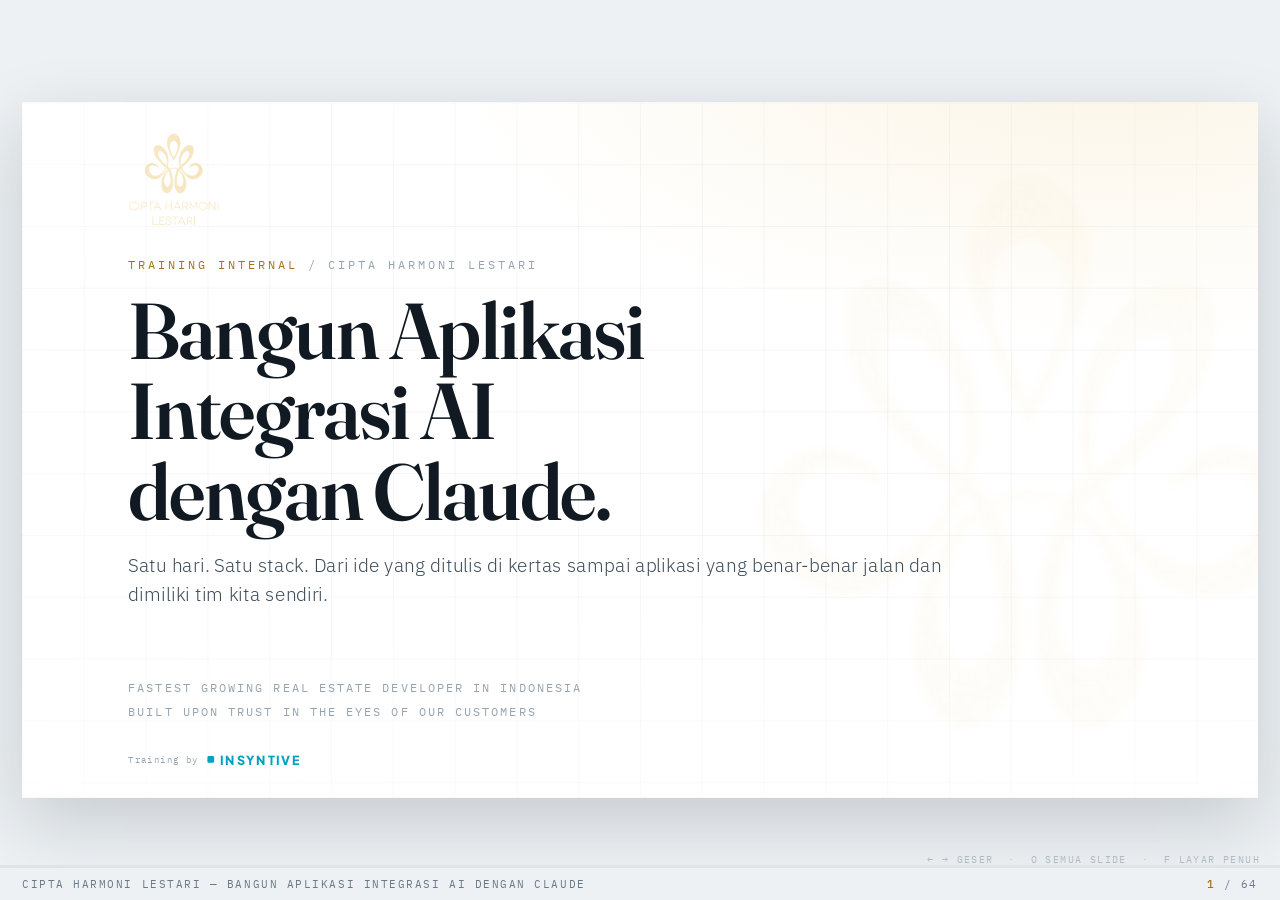
==== commit c5f4de21: "Bengkel: sembilan slide troubleshooting dari sesi build nyata Ditulis dari satu sesi membangun aplik" ====
--- a/index.html
+++ b/index.html
@@ -2391,6 +2391,400 @@
   </div>
 </section>
 
+<!-- ============ BENGKEL · 9 SLIDE ============ -->
+
+<!-- B01 · STUDI KASUS -->
+<section class="slide padat" data-act="Sesi 03" data-title="Bengkel — Studi kasus kelompok88">
+  <div class="stagehead" data-a="left" style="--i:0"><span class="sn">B</span><div><p class="eyebrow" style="margin:0 0 4px">Bengkel · Yang benar-benar terjadi</p><h2 style="margin:0">Satu sesi, empat menu, delapan kali macet</h2></div></div>
+  <div class="rule" style="--i:1"></div>
+  <div class="ipo" data-a="fade" style="--i:2">
+<svg class="mg" viewBox="0 0 1112 128" aria-hidden="true">
+  <defs><marker id="bgV" viewBox="0 0 10 10" refX="9" refY="5" markerWidth="6" markerHeight="6" orient="auto-start-reverse"><path d="M0,0 L10,5 L0,10 z" fill="#A2731C"/></marker></defs>
+
+  <rect x="0" y="26" width="196" height="60" rx="4" fill="#ffffff" stroke="#E1E7EC">
+    <animate attributeName="fill" values="#ffffff;#FFF6E2;#ffffff;#ffffff" keyTimes="0.00;0.03;0.17;1.00" dur="11s" repeatCount="indefinite"/></rect>
+  <text x="98" y="44" text-anchor="middle" style="font-family:var(--mono);font-size:8.5px;letter-spacing:.16em;fill:#A2731C">TAHAP 1</text>
+  <text x="98" y="64" text-anchor="middle" style="font-family:var(--display);font-size:14px;font-weight:600;fill:#111A22">Repo &amp; Vercel</text>
+  <text x="98" y="79" text-anchor="middle" style="font-family:var(--mono);font-size:9px;fill:#69798A">alamat publik hidup</text>
+  <text x="98" y="104" text-anchor="middle" style="font-family:var(--mono);font-size:9px;fill:#96A4B1">2 macet</text>
+
+  <path d="M200,56 H225" stroke="#A2731C" stroke-width="1.4" fill="none" marker-end="url(#bgV)"/>
+
+  <rect x="229" y="26" width="196" height="60" rx="4" fill="#ffffff" stroke="#E1E7EC">
+    <animate attributeName="fill" values="#ffffff;#ffffff;#FFF6E2;#ffffff;#ffffff" keyTimes="0.00;0.20;0.23;0.37;1.00" dur="11s" repeatCount="indefinite"/></rect>
+  <text x="327" y="44" text-anchor="middle" style="font-family:var(--mono);font-size:8.5px;letter-spacing:.16em;fill:#A2731C">TAHAP 2</text>
+  <text x="327" y="64" text-anchor="middle" style="font-family:var(--display);font-size:14px;font-weight:600;fill:#111A22">Storage &amp; kunci</text>
+  <text x="327" y="79" text-anchor="middle" style="font-family:var(--mono);font-size:9px;fill:#69798A">Neon · Blob · OpenAI</text>
+  <text x="327" y="104" text-anchor="middle" style="font-family:var(--mono);font-size:9px;fill:#96A4B1">3 macet</text>
+
+  <path d="M429,56 H454" stroke="#A2731C" stroke-width="1.4" fill="none" marker-end="url(#bgV)"/>
+
+  <rect x="458" y="26" width="196" height="60" rx="4" fill="#ffffff" stroke="#E1E7EC">
+    <animate attributeName="fill" values="#ffffff;#ffffff;#FFF6E2;#ffffff;#ffffff" keyTimes="0.00;0.40;0.43;0.57;1.00" dur="11s" repeatCount="indefinite"/></rect>
+  <text x="556" y="44" text-anchor="middle" style="font-family:var(--mono);font-size:8.5px;letter-spacing:.16em;fill:#A2731C">TAHAP 3</text>
+  <text x="556" y="64" text-anchor="middle" style="font-family:var(--display);font-size:14px;font-weight:600;fill:#111A22">PRD &amp; Design</text>
+  <text x="556" y="79" text-anchor="middle" style="font-family:var(--mono);font-size:9px;fill:#69798A">menu dikunci di sini</text>
+  <text x="556" y="104" text-anchor="middle" style="font-family:var(--mono);font-size:9px;fill:#96A4B1">0 macet</text>
+
+  <path d="M658,56 H683" stroke="#A2731C" stroke-width="1.4" fill="none" marker-end="url(#bgV)"/>
+
+  <rect x="687" y="26" width="196" height="60" rx="4" fill="#ffffff" stroke="#E1E7EC">
+    <animate attributeName="fill" values="#ffffff;#ffffff;#FFF6E2;#ffffff;#ffffff" keyTimes="0.00;0.60;0.63;0.77;1.00" dur="11s" repeatCount="indefinite"/></rect>
+  <text x="785" y="44" text-anchor="middle" style="font-family:var(--mono);font-size:8.5px;letter-spacing:.16em;fill:#A2731C">TAHAP 4</text>
+  <text x="785" y="64" text-anchor="middle" style="font-family:var(--display);font-size:14px;font-weight:600;fill:#111A22">Claude Code</text>
+  <text x="785" y="79" text-anchor="middle" style="font-family:var(--mono);font-size:9px;fill:#69798A">48 file · push ke main</text>
+  <text x="785" y="104" text-anchor="middle" style="font-family:var(--mono);font-size:9px;fill:#96A4B1">1 macet</text>
+
+  <path d="M887,56 H912" stroke="#A2731C" stroke-width="1.4" fill="none" marker-end="url(#bgV)"/>
+
+  <rect x="916" y="26" width="196" height="60" rx="4" fill="rgba(18,122,110,.06)" stroke="#127A6E" stroke-dasharray="6 5">
+    <animate attributeName="fill" values="rgba(18,122,110,.06);rgba(18,122,110,.06);rgba(18,122,110,.22);rgba(18,122,110,.06)" keyTimes="0.00;0.80;0.84;0.97" dur="11s" repeatCount="indefinite"/></rect>
+  <text x="1014" y="44" text-anchor="middle" style="font-family:var(--mono);font-size:8.5px;letter-spacing:.16em;fill:#127A6E">TAHAP 5</text>
+  <text x="1014" y="64" text-anchor="middle" style="font-family:var(--display);font-size:14px;font-weight:600;fill:#111A22">Uji &amp; poles</text>
+  <text x="1014" y="79" text-anchor="middle" style="font-family:var(--mono);font-size:9px;fill:#69798A">4 menu jalan</text>
+  <text x="1014" y="104" text-anchor="middle" style="font-family:var(--mono);font-size:9px;fill:#96A4B1">2 macet</text>
+
+  <circle class="gf" r="4"><animateMotion dur="11s" repeatCount="indefinite" path="M98,14 H1014"/></circle>
+</svg>
+  </div>
+  <div class="split">
+    <div>
+      <ul class="clean sm" data-a="rise" style="--i:3">
+        <li><strong>Aplikasinya nyata.</strong> Empat menu — Chatbot, Knowledge, Studio Gambar, Analisa Kompetitor — dibangun dalam satu sesi, seluruhnya lewat browser.</li>
+        <li><strong>Tidak ada satu baris pun yang diketik manual</strong> oleh yang punya masalah. Semua kode ditulis Claude Code, di-<span class="mono">commit</span>, dan di-<span class="mono">push</span> sendiri.</li>
+        <li><strong>Yang memakan waktu bukan menulis fiturnya</strong> — melainkan delapan macet di sekitarnya: setelan Vercel, nama kolom database, sifat penyimpanan file.</li>
+        <li><strong>Semua macetnya sudah terpetakan di halaman-halaman berikut.</strong> Kalau kelompokmu menemuinya hari ini, jawabannya sudah ada, tinggal dibuka.</li>
+      </ul>
+    </div>
+    <div>
+      <div class="card teal" data-a="rise" style="--i:4;padding:16px 18px">
+        <span class="tag">Pelajaran utamanya</span>
+        <p class="sub" style="font-size:14px;margin:0 0 10px">Membangun fiturnya justru bagian yang paling lancar. Yang menghabiskan waktu adalah <em>sambungan antar layanan</em> — dan hampir semuanya cuma butuh satu setelan yang benar, bukan penulisan ulang kode.</p>
+        <div class="rule" style="margin:12px 0 10px"></div>
+        <span class="tag">Karena itu urutannya dikunci</span>
+        <p class="sub" style="font-size:14px;margin:0">Langkah 01–07 mengurus semua sambungan <em>sebelum</em> fitur pertama ditulis. Setiap macet yang dibereskan pagi hari adalah macet yang tidak muncul jam empat sore.</p>
+      </div>
+    </div>
+  </div>
+</section>
+
+<!-- B02 · PETA MACET -->
+<section class="slide padat" data-act="Sesi 03" data-title="Bengkel — Peta macet">
+  <div class="stagehead" data-a="left" style="--i:0"><span class="sn">B</span><div><p class="eyebrow" style="margin:0 0 4px">Bengkel · Dibuka waktu layar merah</p><h2 style="margin:0">Cari gejalanya, langsung ke obatnya</h2></div></div>
+  <div class="rule" style="--i:1"></div>
+  <div class="body-area">
+    <table class="grid" data-a="rise" style="--i:2">
+      <tr><th style="width:31%">Yang muncul di layar</th><th style="width:33%">Penyebab sebenarnya</th><th>Obatnya</th></tr>
+      <tr><td class="no mono" style="font-size:12.5px">…does not contain the requested branch or commit reference</td><td>Repo benar-benar kosong. Vercel tidak punya apa pun untuk dibangun.</td><td class="k">Isi satu file <span class="mono">README.md</span>, lalu import ulang.</td></tr>
+      <tr><td class="no mono" style="font-size:12.5px">No Output Directory named "public" found</td><td>Vercel menebak project statis waktu repo masih kosong, dan tebakan itu tidak diperbarui sendiri.</td><td class="k">Framework Preset → <span class="mono">Next.js</span>, atau tambahkan <span class="mono">vercel.json</span>.</td></tr>
+      <tr><td class="no mono" style="font-size:12.5px">A more recent Production Deployment has been created…</td><td>Bukan error. Kita sedang membuka deployment lama yang sudah tergantikan.</td><td class="k">Lihat baris paling atas di tab <em>Deployments</em>.</td></tr>
+      <tr><td class="no">Tidak menemukan Environment Variables</td><td>Tersasar ke halaman <em>AI Gateway</em> — itu produk lain, bukan setelan project.</td><td class="k">Project → <em>Settings</em> → <em>Environment Variables</em>.</td></tr>
+      <tr><td class="no mono" style="font-size:12.5px">relation "documents" does not exist</td><td>Database sudah menyala, tapi tabelnya belum pernah dibuat.</td><td class="k">Jalankan <em>schema</em> sekali di Neon <em>SQL Editor</em>.</td></tr>
+      <tr><td class="no mono" style="font-size:12.5px">Cannot use public access on a private store</td><td>Blob dibuat sebagai privat. Sifat itu dipilih saat pembuatan dan tidak bisa diubah.</td><td class="k">Buat store baru yang <em>Public</em>, sambungkan, redeploy.</td></tr>
+      <tr><td class="no">Jawaban AI ngawir soal data internal</td><td>Chatbot belum dihubungkan ke dokumen yang sudah diunggah.</td><td class="k">Sambungkan chatbot ke pencarian dokumen (RAG).</td></tr>
+      <tr><td class="no">Jawaban penuh tanda bintang</td><td>Model menulis Markdown; layar kita menampilkannya apa adanya.</td><td class="k">Larang Markdown di <em>system prompt</em>.</td></tr>
+    </table>
+    <div class="callout" data-a="rise" style="--i:3;margin-top:14px">
+      <span class="k">Pola yang berulang</span>
+      <p>Tujuh dari delapan macet di atas <em>bukan</em> kesalahan kode. Semuanya soal setelan layanan atau kalimat perintah. Refleks pertama kita — "berarti kodenya salah" — hampir selalu keliru, dan justru itu yang membuang waktu paling banyak.</p>
+    </div>
+  </div>
+</section>
+
+<!-- B03 · BUILD GAGAL -->
+<section class="slide padat" data-act="Sesi 03" data-title="Bengkel 01 — Build gagal di Vercel">
+  <div class="stagehead" data-a="left" style="--i:0"><span class="sn">01</span><div><p class="eyebrow" style="margin:0 0 4px">Bengkel · Deploy</p><h2 style="margin:0">Dua kegagalan build yang pasti muncul</h2></div></div>
+  <div class="rule" style="--i:1"></div>
+  <div class="split">
+    <div>
+      <div class="card" data-a="rise" style="--i:2;padding:16px 18px">
+        <span class="tag">Kasus 1 · Repo masih kosong</span>
+        <div class="code" style="margin-top:6px;font-size:11px">The provided GitHub repository does not
+contain the requested branch or commit
+reference. Please ensure the repository
+is not empty.</div>
+        <ul class="clean sm" style="margin-top:10px">
+          <li><strong>Artinya:</strong> repo dibuat tanpa mencentang <em>Add a README file</em>, jadi benar-benar nol berkas.</li>
+          <li><strong>Obatnya:</strong> di halaman repo GitHub, klik <em>creating a new file</em> → beri nama <span class="mono">README.md</span> → <em>Commit changes</em>. Lalu import ulang di Vercel.</li>
+        </ul>
+      </div>
+      <div class="card teal" data-a="rise" style="--i:4;padding:14px 16px;margin-top:12px">
+        <span class="tag">Cara kedua: kunci lewat repo</span>
+        <div class="code" style="margin-top:6px;font-size:11px;border-left-color:#127A6E">{
+  "framework": "nextjs"
+}</div>
+        <p class="sub" style="font-size:13.5px;margin-top:8px">Simpan sebagai <span class="mono">vercel.json</span> di akar repo. Setelan ini ikut di dalam kode, jadi tidak hilang waktu project dibuat ulang atau dipindah ke akun perusahaan.</p>
+      </div>
+    </div>
+    <div>
+      <div class="card" data-a="rise" style="--i:3;padding:16px 18px">
+        <span class="tag">Kasus 2 · Vercel salah menebak</span>
+        <div class="code" style="margin-top:6px;font-size:11px">No Output Directory named "public"
+found after the Build completed.
+Configure the Output Directory in your
+Project Settings.</div>
+        <ul class="clean sm" style="margin-top:10px">
+          <li><strong>Artinya:</strong> waktu project dibuat, repo masih berisi README saja — Vercel menyimpulkan ini situs statis dan mencari folder <span class="mono">public</span>. Setelah repo berisi Next.js, tebakan lama itu tidak diperbarui sendiri.</li>
+          <li><strong>Obatnya:</strong> <em>Settings</em> → <em>Build and Deployment</em> → <em>Framework Preset</em> → <span class="mono">Next.js</span>. Pastikan <em>Output Directory</em> dikosongkan, bukan diisi <span class="mono">public</span>.</li>
+        </ul>
+      </div>
+      <div class="callout" data-a="rise" style="--i:5;margin-top:12px">
+        <span class="k">Pencegahannya</span>
+        <p>Buat repo <em>dengan</em> README sejak awal, dan sambungkan Vercel setelah kerangka aplikasi masuk — bukan saat repo masih kosong. Kalau terlanjur, dua obat di atas menyelesaikannya dalam satu menit tanpa menyentuh kode.</p>
+      </div>
+    </div>
+  </div>
+</section>
+
+<!-- B04 · DEPLOYMENT & ENV -->
+<section class="slide padat" data-act="Sesi 03" data-title="Bengkel 02 — Deployment & kunci">
+  <div class="stagehead" data-a="left" style="--i:0"><span class="sn">02</span><div><p class="eyebrow" style="margin:0 0 4px">Bengkel · Vercel</p><h2 style="margin:0">Membaca deployment &amp; menaruh kunci</h2></div></div>
+  <div class="rule" style="--i:1"></div>
+  <div class="split">
+    <div>
+      <div class="card" data-a="rise" style="--i:2;padding:16px 18px">
+        <span class="tag">"Cannot be redeployed anymore"</span>
+        <p class="sub" style="font-size:14px;margin:0 0 8px">Ini <em>bukan</em> kegagalan. Artinya kita sedang membuka deployment lama yang sudah digantikan yang lebih baru.</p>
+        <ul class="clean sm">
+          <li>Tab <em>Deployments</em> tersusun dari yang terbaru di atas. <strong>Selalu baca baris paling atas.</strong></li>
+          <li>Baris berlabel <span class="mono">Production</span> biru itulah yang sedang dilihat pengunjung.</li>
+          <li>Baris merah di bawahnya adalah sejarah, bukan masalah yang masih hidup.</li>
+        </ul>
+      </div>
+      <div class="callout" data-a="rise" style="--i:3;margin-top:12px">
+        <span class="k">Jangan tersasar</span>
+        <p><em>AI Gateway</em> di sidebar Vercel adalah produk lain — bukan setelan project kita. Jalur yang benar: buka project → <em>Settings</em> → <em>Environment Variables</em>. Jalan pintas: tambahkan <span class="mono">/settings/environment-variables</span> di belakang alamat project.</p>
+      </div>
+    </div>
+    <div>
+      <table class="grid" data-a="rise" style="--i:4">
+        <tr><th style="width:47%">Kunci</th><th>Dari mana</th></tr>
+        <tr><td class="k mono">DATABASE_URL</td><td>Ditempel Neon sendiri waktu database disambungkan.</td></tr>
+        <tr><td class="k mono">BLOB_READ_WRITE_TOKEN</td><td>Ditempel Vercel sendiri waktu Blob disambungkan.</td></tr>
+        <tr><td class="k mono">OPENAI_API_KEY</td><td>Satu-satunya yang kita tempel sendiri, sekali.</td></tr>
+      </table>
+      <div class="card teal" data-a="rise" style="--i:5;padding:14px 16px;margin-top:12px">
+        <span class="tag">Dua jebakan kecil yang mahal</span>
+        <ul class="clean sm" style="margin-top:6px">
+          <li><strong>Namanya belum tentu <span class="mono">POSTGRES_URL</span>.</strong> Kalau databasenya Neon, yang tersedia adalah <span class="mono">DATABASE_URL</span>. Kode harus memanggil nama yang benar-benar ada — sebutkan nama itu ke Claude Code, jangan diasumsikan.</li>
+          <li><strong>Kunci baru tidak terbaca sampai di-<em>redeploy</em>.</strong> Menambah variabel saja tidak cukup; deployment yang sedang jalan masih memakai nilai lama.</li>
+        </ul>
+      </div>
+    </div>
+  </div>
+</section>
+
+<!-- B05 · DATABASE BELUM BERTABEL -->
+<section class="slide padat" data-act="Sesi 03" data-title="Bengkel 03 — Database belum bertabel">
+  <div class="stagehead" data-a="left" style="--i:0"><span class="sn">03</span><div><p class="eyebrow" style="margin:0 0 4px">Bengkel · Data</p><h2 style="margin:0">Database menyala bukan berarti siap</h2></div></div>
+  <div class="rule" style="--i:1"></div>
+  <div class="split">
+    <div>
+      <ul class="clean sm" data-a="rise" style="--i:2">
+        <li><strong>Gejalanya:</strong> menu terbuka rapi, tapi begitu menyimpan sesuatu muncul <span class="mono">relation "documents" does not exist</span> — atau daftarnya kosong terus tanpa alasan.</li>
+        <li><strong>Sebabnya:</strong> membuat database di tab Storage hanya menyediakan <em>wadahnya</em>. Tabelnya belum ada sampai kita menjalankannya sekali.</li>
+        <li><strong>Obatnya:</strong> Vercel → <em>Storage</em> → klik database → <em>Open in Neon</em> → <em>SQL Editor</em> → tempel isi <span class="mono">schema.sql</span> dari repo → <em>Run</em>.</li>
+        <li><strong>Aman diulang.</strong> Perintahnya memakai <span class="mono">IF NOT EXISTS</span>, jadi menjalankan dua kali tidak merusak apa pun.</li>
+      </ul>
+      <div class="callout teal" data-a="rise" style="--i:3;margin-top:10px">
+        <span class="k">Khusus RAG</span>
+        <p>Baris pertama <span class="mono">CREATE EXTENSION IF NOT EXISTS vector;</span> wajib jalan. Itulah yang membuat database bisa menyimpan "ingatan" dokumen. Tanpa itu, menu Knowledge tidak akan pernah bisa menjawab.</p>
+      </div>
+    </div>
+    <div>
+      <div class="card" data-a="rise" style="--i:4;padding:16px 18px">
+        <span class="tag">Bukti bahwa sudah jadi</span>
+        <div class="code" style="margin-top:6px;font-size:11px">SELECT table_name
+FROM information_schema.tables
+WHERE table_schema = <span class="hl">'public'</span>;</div>
+        <p class="sub" style="font-size:13.5px;margin-top:10px">Jalankan setelah <em>schema</em>. Harus muncul tujuh baris:</p>
+        <div class="code" style="margin-top:6px;font-size:11px;color:#33424F">documents          <span class="cm">· daftar berkas</span>
+document_chunks    <span class="cm">· ingatan RAG</span>
+conversations      <span class="cm">· riwayat obrolan</span>
+messages           <span class="cm">· isi obrolan</span>
+carousels          <span class="cm">· sesi gambar</span>
+carousel_images    <span class="cm">· tiap slide</span>
+competitor_reports <span class="cm">· hasil analisa</span></div>
+        <p class="sub" style="font-size:13.5px;margin-top:10px">Tujuh baris ini adalah gerbang. Sebelum semuanya muncul, jangan buang waktu menguji menu — yang gagal bukan menunya.</p>
+      </div>
+    </div>
+  </div>
+</section>
+
+<!-- B06 · BLOB PUBLIK VS PRIVAT -->
+<section class="slide padat" data-act="Sesi 03" data-title="Bengkel 04 — Blob publik vs privat">
+  <div class="stagehead" data-a="left" style="--i:0"><span class="sn">04</span><div><p class="eyebrow" style="margin:0 0 4px">Bengkel · Penyimpanan berkas</p><h2 style="margin:0">Sifat yang dipilih sekali, selamanya</h2></div></div>
+  <div class="rule" style="--i:1"></div>
+  <div class="split">
+    <div>
+      <div class="card" data-a="rise" style="--i:2;padding:16px 18px">
+        <span class="tag">Gejalanya</span>
+        <div class="code" style="margin-top:6px;font-size:11px">Vercel Blob: Cannot use public access
+on a private store. The store is
+configured with private access.</div>
+        <p class="sub" style="font-size:14px;margin-top:10px">Muncul tepat saat tombol <em>Upload dokumen</em> ditekan. Kodenya benar — aplikasi memang perlu menyimpan berkas sebagai publik supaya gambar dan dokumen bisa ditampilkan lewat alamatnya.</p>
+      </div>
+      <div class="callout" data-a="rise" style="--i:3;margin-top:12px">
+        <span class="k">Yang membuatnya menjengkelkan</span>
+        <p>Sifat publik atau privat ditentukan <em>saat store dibuat</em> dan tidak bisa diubah sesudahnya. Tidak ada tombol untuk memindahkannya. Satu-satunya jalan adalah membuat store baru.</p>
+      </div>
+    </div>
+    <div>
+      <ul class="clean sm" data-a="rise" style="--i:4">
+        <li><strong>1 · Periksa dulu isinya.</strong> Kalau store lama sudah menyimpan berkas yang dipakai, jangan dihapus — pindahkan dulu. Dalam kasus kami upload memang belum pernah berhasil, jadi tidak ada yang hilang.</li>
+        <li><strong>2 · Hapus store lama</strong> dari <em>Storage</em> → pilih store → <em>Settings</em> → <em>Delete Store</em>. Token lamanya ikut tercabut.</li>
+        <li><strong>3 · Buat store baru,</strong> dan saat ditanya <em>Access</em> pilih <span class="mono">Public</span>.</li>
+        <li><strong>4 · Sambungkan ke project,</strong> centang semua environment.</li>
+        <li><strong>5 · Redeploy sekali</strong> supaya token barunya terbaca.</li>
+      </ul>
+      <div class="card teal" data-a="rise" style="--i:5;padding:14px 16px;margin-top:10px">
+        <span class="tag">Memilihnya sejak awal</span>
+        <p class="sub" style="font-size:13.5px;margin:0"><strong>Public</strong> — untuk yang memang ditampilkan di layar: gambar carousel, lampiran yang dibuka pengguna. <strong>Private</strong> — untuk berkas yang tidak boleh terbuka lewat tautan. Untuk aplikasi hari ini, publik yang dipakai.</p>
+      </div>
+    </div>
+  </div>
+</section>
+
+<!-- B07 · JAWABAN NGAWIR -->
+<section class="slide padat" data-act="Sesi 03" data-title="Bengkel 05 — Jawaban ngawir & penuh bintang">
+  <div class="stagehead" data-a="left" style="--i:0"><span class="sn">05</span><div><p class="eyebrow" style="margin:0 0 4px">Bengkel · Mutu jawaban</p><h2 style="margin:0">Chatbot pintar yang tidak tahu apa-apa</h2></div></div>
+  <div class="rule" style="--i:1"></div>
+  <div class="split">
+    <div>
+      <ul class="clean sm" data-a="rise" style="--i:2">
+        <li><strong>Gejalanya:</strong> dokumen sudah diunggah di menu Knowledge, tapi Chatbot tetap menjawab ngawir waktu ditanya isinya — dengan sangat percaya diri.</li>
+        <li><strong>Sebabnya:</strong> Chatbot dan Knowledge adalah dua pintu terpisah. Chatbot tidak otomatis membaca pustaka dokumen; ia hanya bermodal pengetahuan umum.</li>
+        <li><strong>Obatnya:</strong> sebelum menjawab, pertanyaan dipakai untuk mencari potongan dokumen yang paling dekat, lalu potongan itu disuntikkan sebagai bahan jawaban.</li>
+        <li><strong>Hasilnya:</strong> pertanyaan soal data internal dijawab dari dokumen; kalau memang tidak ada di sana, ia berkata terus terang alih-alih mengarang.</li>
+      </ul>
+      <div class="callout" data-a="rise" style="--i:3;margin-top:10px">
+        <span class="k">Prompt ke Claude Code</span>
+        <p>"Sambungkan Chatbot ke dokumen di menu Knowledge. Sebelum menjawab, cari potongan dokumen yang relevan dan pakai sebagai bahan. Kalau tidak ada di dokumen, katakan terus terang — jangan mengarang."</p>
+      </div>
+    </div>
+    <div>
+      <div class="card" data-a="rise" style="--i:4;padding:16px 18px">
+        <span class="tag">Masalah kedua · tanda bintang</span>
+        <p class="sub" style="font-size:14px;margin:0 0 8px">Jawaban tampil penuh <span class="mono">**tebal**</span> dan <span class="mono">*</span> karena model menulis Markdown, sementara layar menampilkannya apa adanya. Diperbaiki di kalimat perintah, bukan di tampilan:</p>
+        <div class="code" style="margin-top:6px;font-size:11px">Tulis dalam teks biasa. JANGAN pakai
+format markdown: tanpa tanda bintang
+(<span class="hl">*</span>), tanpa <span class="hl">**tebal**</span>, tanpa pagar (<span class="hl">#</span>).
+Kalau perlu poin, pakai angka "1." "2."
+atau tanda hubung "- ".</div>
+      </div>
+      <div class="card teal" data-a="rise" style="--i:5;padding:14px 16px;margin-top:12px">
+        <span class="tag">Yang layak diingat</span>
+        <p class="sub" style="font-size:13.5px;margin:0">Dua keluhan yang terdengar seperti "AI-nya jelek" ternyata dua kalimat perintah yang kurang. Sebelum menyalahkan modelnya, periksa dulu <em>apa yang kita suruh</em> dan <em>bahan apa yang kita beri</em>.</p>
+      </div>
+    </div>
+  </div>
+</section>
+
+<!-- B08 · KUNCI BOCOR -->
+<section class="slide padat" data-act="Sesi 03" data-title="Bengkel 06 — Kunci API bocor">
+  <div class="stagehead" data-a="left" style="--i:0"><span class="sn">06</span><div><p class="eyebrow" style="margin:0 0 4px">Bengkel · Keamanan</p><h2 style="margin:0">Kunci yang pernah terlihat adalah kunci mati</h2></div></div>
+  <div class="rule" style="--i:1"></div>
+  <div class="split">
+    <div>
+      <ul class="clean sm" data-a="rise" style="--i:2">
+        <li><strong>Cara paling umum bocornya bukan diretas</strong> — melainkan tersalin ke catatan, tertangkap screenshot, atau ikut tertempel di materi presentasi.</li>
+        <li><strong>Tagihannya ikut kita.</strong> Siapa pun yang melihat kunci itu bisa memakainya, dan pemakaiannya masuk ke akun kita tanpa peringatan.</li>
+        <li><strong>Kunci yang bocor tidak bisa "dijaga".</strong> Tidak ada cara menariknya kembali dari mata yang sudah melihat. Satu-satunya tindakan yang benar adalah mencabutnya.</li>
+      </ul>
+      <div class="card" data-a="rise" style="--i:3;padding:16px 18px;margin-top:12px">
+        <span class="tag">Empat langkah, dua menit</span>
+        <ul class="clean sm" style="margin-top:6px">
+          <li><strong>1 ·</strong> Buka daftar API key penyedia → <em>Revoke</em> kunci yang bocor. Detik itu juga ia mati.</li>
+          <li><strong>2 ·</strong> Buat kunci baru.</li>
+          <li><strong>3 ·</strong> Ganti nilainya di Vercel → <em>Environment Variables</em>.</li>
+          <li><strong>4 ·</strong> <em>Redeploy</em> sekali supaya kunci barunya terbaca.</li>
+        </ul>
+      </div>
+    </div>
+    <div>
+      <table class="grid" data-a="rise" style="--i:4">
+        <tr><th style="width:44%">Kebiasaan</th><th>Kenapa</th></tr>
+        <tr><td class="k"><span class="mono">.env*</span> masuk <span class="mono">.gitignore</span></td><td>Diperiksa <em>sebelum</em> commit pertama, bukan sesudah ketahuan.</td></tr>
+        <tr><td class="k">Kunci hanya hidup di Vercel</td><td>Tidak pernah di dalam repo, tidak pernah di dalam kode.</td></tr>
+        <tr><td class="k">Sensor sebelum screenshot</td><td>Layar Environment Variables menyembunyikan nilainya sendiri — manfaatkan itu, jangan buka tombol matanya waktu merekam.</td></tr>
+        <tr><td class="k">Satu kunci per kelompok</td><td>Kalau harus dicabut, yang terganggu hanya satu kelompok.</td></tr>
+      </table>
+      <div class="callout" data-a="rise" style="--i:5;margin-top:12px">
+        <span class="k">Terjadi di sesi ini</span>
+        <p>Kunci OpenAI ikut tersalin utuh ke dokumen dokumentasi yang rencananya dibagikan ke peserta. Ketahuan saat dokumen itu dibaca ulang — dan langsung dicabut. Aturannya sederhana: kunci yang sudah keluar layar sendiri, anggap sudah bocor.</p>
+      </div>
+    </div>
+  </div>
+</section>
+
+<!-- B09 · LINGKARAN PERBAIKAN -->
+<section class="slide padat" data-act="Sesi 03" data-title="Bengkel 07 — Lingkaran perbaikan">
+  <div class="stagehead" data-a="left" style="--i:0"><span class="sn">07</span><div><p class="eyebrow" style="margin:0 0 4px">Bengkel · Cara memperbaiki</p><h2 style="margin:0">Lapor, tunggu hijau, baru uji lagi</h2></div></div>
+  <div class="rule" style="--i:1"></div>
+  <div class="ipo" data-a="fade" style="--i:2">
+<svg class="mg" viewBox="0 0 1112 108" aria-hidden="true">
+  <defs><marker id="bgW" viewBox="0 0 10 10" refX="9" refY="5" markerWidth="6" markerHeight="6" orient="auto-start-reverse"><path d="M0,0 L10,5 L0,10 z" fill="#A2731C"/></marker></defs>
+
+  <rect x="0" y="22" width="200" height="56" rx="4" fill="#ffffff" stroke="#E1E7EC">
+    <animate attributeName="fill" values="#ffffff;#FFF6E2;#ffffff;#ffffff" keyTimes="0.00;0.03;0.18;1.00" dur="10s" repeatCount="indefinite"/></rect>
+  <text x="100" y="47" text-anchor="middle" style="font-family:var(--display);font-size:14px;font-weight:600;fill:#111A22">Tempel errornya</text>
+  <text x="100" y="65" text-anchor="middle" style="font-family:var(--mono);font-size:9px;fill:#69798A">utuh, apa adanya</text>
+
+  <path d="M204,50 H227" stroke="#A2731C" stroke-width="1.4" fill="none" marker-end="url(#bgW)"/>
+
+  <rect x="231" y="22" width="200" height="56" rx="4" fill="#ffffff" stroke="#E1E7EC">
+    <animate attributeName="fill" values="#ffffff;#ffffff;#FFF6E2;#ffffff;#ffffff" keyTimes="0.00;0.20;0.24;0.38;1.00" dur="10s" repeatCount="indefinite"/></rect>
+  <text x="331" y="47" text-anchor="middle" style="font-family:var(--display);font-size:14px;font-weight:600;fill:#111A22">Claude perbaiki</text>
+  <text x="331" y="65" text-anchor="middle" style="font-family:var(--mono);font-size:9px;fill:#69798A">baca kode · ubah · commit</text>
+
+  <path d="M435,50 H458" stroke="#A2731C" stroke-width="1.4" fill="none" marker-end="url(#bgW)"/>
+
+  <rect x="462" y="22" width="200" height="56" rx="4" fill="#ffffff" stroke="#E1E7EC">
+    <animate attributeName="fill" values="#ffffff;#ffffff;#FFF6E2;#ffffff;#ffffff" keyTimes="0.00;0.40;0.44;0.58;1.00" dur="10s" repeatCount="indefinite"/></rect>
+  <text x="562" y="47" text-anchor="middle" style="font-family:var(--display);font-size:14px;font-weight:600;fill:#111A22">Push ke main</text>
+  <text x="562" y="65" text-anchor="middle" style="font-family:var(--mono);font-size:9px;fill:#69798A">Vercel mulai sendiri</text>
+
+  <path d="M666,50 H689" stroke="#A2731C" stroke-width="1.4" fill="none" marker-end="url(#bgW)"/>
+
+  <rect x="693" y="22" width="200" height="56" rx="4" fill="rgba(18,122,110,.06)" stroke="#127A6E" stroke-dasharray="6 5">
+    <animate attributeName="fill" values="rgba(18,122,110,.06);rgba(18,122,110,.06);rgba(18,122,110,.22);rgba(18,122,110,.06)" keyTimes="0.00;0.60;0.64;0.78" dur="10s" repeatCount="indefinite"/></rect>
+  <text x="793" y="47" text-anchor="middle" style="font-family:var(--display);font-size:14px;font-weight:600;fill:#111A22">Tunggu Ready</text>
+  <text x="793" y="65" text-anchor="middle" style="font-family:var(--mono);font-size:9px;fill:#127A6E">± 1–2 menit · jangan dilewati</text>
+
+  <path d="M897,50 H920" stroke="#A2731C" stroke-width="1.4" fill="none" marker-end="url(#bgW)"/>
+
+  <rect x="924" y="22" width="188" height="56" rx="4" fill="#ffffff" stroke="#E1E7EC">
+    <animate attributeName="fill" values="#ffffff;#ffffff;#FFF6E2;#ffffff;#ffffff" keyTimes="0.00;0.80;0.84;0.96;1.00" dur="10s" repeatCount="indefinite"/></rect>
+  <text x="1018" y="47" text-anchor="middle" style="font-family:var(--display);font-size:14px;font-weight:600;fill:#111A22">Uji ulang</text>
+  <text x="1018" y="65" text-anchor="middle" style="font-family:var(--mono);font-size:9px;fill:#69798A">refresh keras</text>
+
+  <circle class="gf" r="4"><animateMotion dur="10s" repeatCount="indefinite" path="M100,12 H1018"/></circle>
+</svg>
+  </div>
+  <div class="split">
+    <div>
+      <table class="grid" data-a="rise" style="--i:3">
+        <tr><th style="width:42%">Laporan yang lemah</th><th>Laporan yang langsung dikerjakan</th></tr>
+        <tr><td class="no">"Uploadnya error."</td><td class="k">"Menu Knowledge, klik Upload dokumen, muncul: <span class="mono">Cannot use public access on a private store</span>."</td></tr>
+        <tr><td class="no">"Deploynya gagal terus."</td><td class="k">"Build Log baris terakhir: <span class="mono">No Output Directory named "public" found</span>."</td></tr>
+        <tr><td class="no">"Jawabannya aneh."</td><td class="k">"Saya tanya harga Cluster Melati yang ada di dokumen; jawabannya angka lain yang tidak ada di sana."</td></tr>
+      </table>
+    </div>
+    <div>
+      <div class="card teal" data-a="rise" style="--i:4;padding:16px 18px">
+        <span class="tag">Kesalahan waktu yang paling sering</span>
+        <p class="sub" style="font-size:14px;margin:0 0 8px">Menguji ulang <em>sebelum</em> deployment selesai — lalu menyimpulkan perbaikannya gagal, padahal yang dibuka masih versi lama.</p>
+        <ul class="clean sm">
+          <li><strong>Claude push ≠ aplikasi berubah.</strong> Ada jeda satu sampai dua menit untuk Vercel membangun ulang.</li>
+          <li><strong>Tunggu baris teratas berstatus <span class="mono">Ready</span></strong> di tab Deployments, baru buka aplikasinya.</li>
+          <li><strong>Refresh keras</strong> (<span class="mono">Ctrl/Cmd + Shift + R</span>) supaya browser tidak menyuguhkan halaman lama.</li>
+          <li><strong>Masih sama?</strong> Baru laporkan lagi — sekarang informasinya benar-benar baru.</li>
+        </ul>
+      </div>
+    </div>
+  </div>
+</section>
+
 <!-- 37 · SATU STACK -->
 <section class="slide" data-act="Sesi 03" data-title="Satu stack">
   <p class="eyebrow" data-a="left" style="--i:0">Aturan yang menembus semua langkah</p>
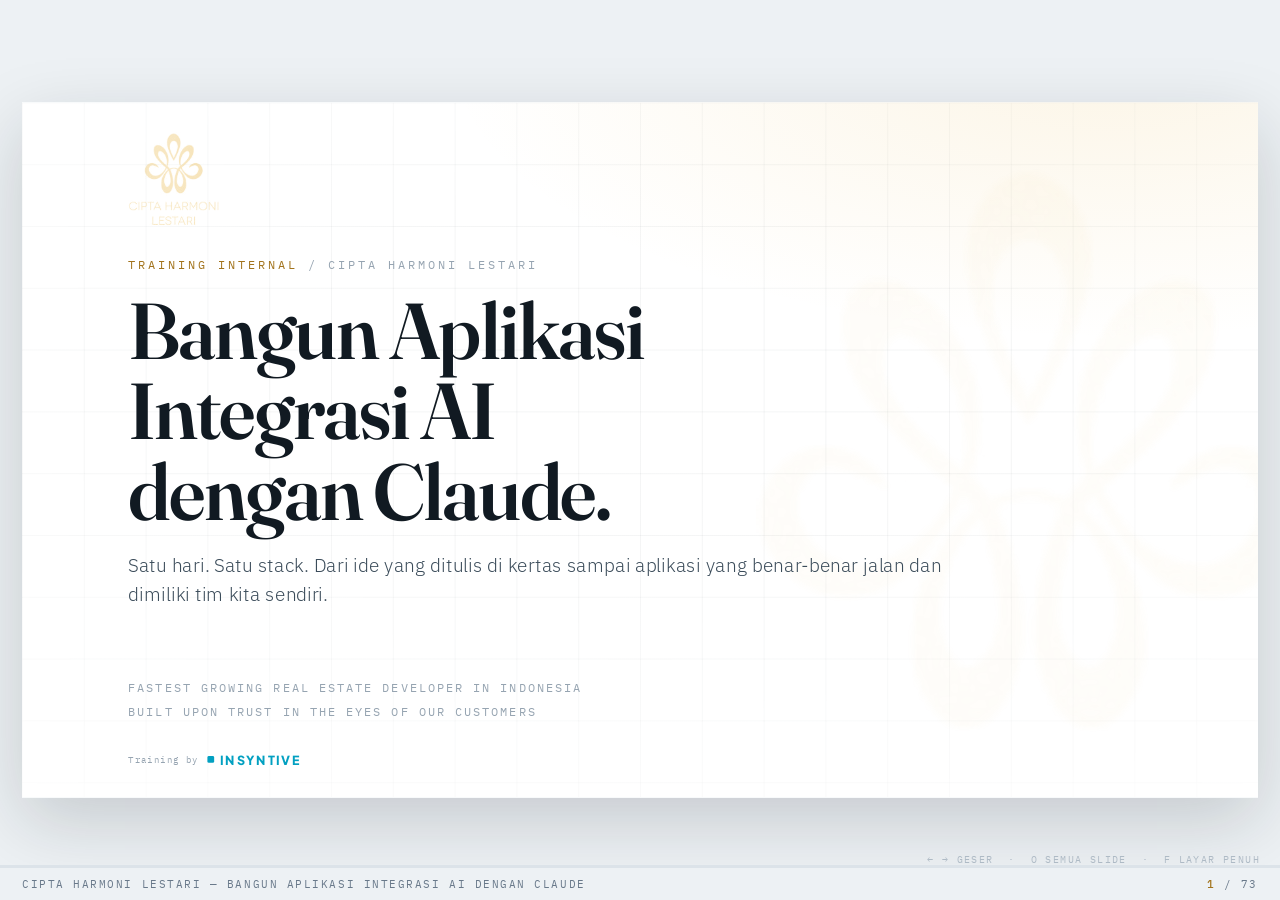
==== commit 0d4235b9: "Album: sembilan slide tangkapan layar nyata dari sesi build 22 tangkapan layar dari dokumentasi sesi" ====
--- a/index.html
+++ b/index.html
@@ -261,6 +261,26 @@
 /* diagram arsitektur & pipeline */
 .diagram{border:1px solid var(--line);border-radius:3px;background:var(--panel);padding:14px 16px}
 .dlabel{font-family:var(--mono);font-size:10px;letter-spacing:.16em;text-transform:uppercase;color:var(--gold-ink);margin-bottom:8px}
+
+/* album tangkapan layar */
+.shots{display:grid;gap:11px;width:100%}
+.shots.c1{grid-template-columns:1fr}
+.shots.c2{grid-template-columns:1fr 1fr}
+.shots.c3{grid-template-columns:repeat(3,1fr)}
+.shots.c4{grid-template-columns:repeat(4,1fr)}
+.shot{border:1px solid var(--line);border-radius:3px;background:var(--panel);overflow:hidden;min-width:0}
+.shot figure{margin:0;background:#fff;border-bottom:1px solid var(--line);height:340px;display:flex;align-items:center;justify-content:center;padding:7px}
+.shots.c3 .shot figure{height:312px}
+.shots.c4 .shot figure{height:262px}
+.shots.c1 .shot figure{height:420px}
+.shot img{max-width:100%;max-height:100%;object-fit:contain;display:block}
+.shot .cap{padding:8px 11px 9px}
+.shot .cap .num{font-family:var(--mono);font-size:9.5px;letter-spacing:.16em;text-transform:uppercase;color:var(--gold-ink);display:block;margin-bottom:3px}
+.shot .cap p{margin:0;font-size:12.8px;line-height:1.42;color:var(--ink-2)}
+.shot .cap b{color:var(--ink);font-weight:600}
+.shot.warn{border-color:rgba(201,146,43,.55)}
+.shot.warn .cap{background:var(--gold-wash)}
+.shot.warn .cap .num{color:#8A5F10}
 
 /* timeline 14 hari */
 .tl{margin-top:22px}
@@ -2391,6 +2411,186 @@
   </div>
 </section>
 
+<!-- ============ ALBUM · 9 SLIDE TANGKAPAN LAYAR ============ -->
+
+<!-- A01 · REPO GITHUB -->
+<section class="slide padat" data-act="Sesi 03" data-title="Album 01 — Repo GitHub">
+  <div class="stagehead" data-a="left" style="--i:0"><span class="sn">A1</span><div><p class="eyebrow" style="margin:0 0 4px">Album · Layar nyata · Langkah 02</p><h2 style="margin:0">Membuat repo — dan satu centang yang terlewat</h2></div></div>
+  <div class="rule" style="--i:1"></div>
+  <div class="body-area">
+    <div class="shots c3" data-a="rise" style="--i:2">
+      <div class="shot"><figure><img src="img/01-gh-tombol-new.png" alt="Tombol New repository di GitHub"></figure>
+        <div class="cap"><span class="num">01 · github.com</span><p>Dari dashboard GitHub, tombol hijau <b>New</b> di sebelah "Top repositories".</p></div></div>
+      <div class="shot warn"><figure><img src="img/02-gh-buat-repo.png" alt="Form Create a new repository"></figure>
+        <div class="cap"><span class="num">02 · Perhatikan di sini</span><p><b>Add README masih Off.</b> Justru inilah yang membuat repo lahir benar-benar kosong — dan Vercel menolaknya beberapa menit kemudian.</p></div></div>
+      <div class="shot"><figure><img src="img/03-gh-repo-kosong.png" alt="Halaman repo kosong dengan Quick setup"></figure>
+        <div class="cap"><span class="num">03 · Repo kosong</span><p>Layar <b>Quick setup</b>. Klik <em>creating a new file</em>, buat <span class="mono">README.md</span>, commit — repo pun berisi.</p></div></div>
+    </div>
+    <div class="callout" data-a="rise" style="--i:3;margin-top:14px">
+      <span class="k">Satu klik, satu macet</span>
+      <p>Perbedaan antara hari yang lancar dan sepuluh menit kebingungan cuma satu <em>toggle</em> di layar tengah. Nyalakan <b>Add README</b> sejak awal, dan macet pertama tidak pernah terjadi.</p>
+    </div>
+  </div>
+</section>
+
+<!-- A02 · VERCEL -->
+<section class="slide padat" data-act="Sesi 03" data-title="Album 02 — Import & deploy Vercel">
+  <div class="stagehead" data-a="left" style="--i:0"><span class="sn">A2</span><div><p class="eyebrow" style="margin:0 0 4px">Album · Layar nyata · Langkah 04</p><h2 style="margin:0">Dari repo ke alamat publik, empat layar</h2></div></div>
+  <div class="rule" style="--i:1"></div>
+  <div class="body-area">
+    <div class="shots c4" data-a="rise" style="--i:2">
+      <div class="shot"><figure><img src="img/04-vercel-add-new.png" alt="Menu Add New di Vercel"></figure>
+        <div class="cap"><span class="num">01 · Add New</span><p>Di dashboard Vercel: <b>Add New → Project</b>.</p></div></div>
+      <div class="shot"><figure><img src="img/05-vercel-import.png" alt="Daftar repo untuk diimport"></figure>
+        <div class="cap"><span class="num">02 · Import</span><p>Repo GitHub muncul sendiri karena login memakai <b>Continue with GitHub</b>.</p></div></div>
+      <div class="shot warn"><figure><img src="img/06-vercel-config.png" alt="Halaman konfigurasi project baru"></figure>
+        <div class="cap"><span class="num">03 · Perhatikan di sini</span><p><b>Application Preset: Other.</b> Tebakan inilah yang nanti mencari folder <span class="mono">public</span> dan menggagalkan build.</p></div></div>
+      <div class="shot"><figure><img src="img/07-vercel-congrats.png" alt="Layar Congratulations setelah deploy"></figure>
+        <div class="cap"><span class="num">04 · Hidup</span><p>Alamat publik menyala. Isinya <span class="mono">404</span> — memang begitu, repo baru berisi README.</p></div></div>
+    </div>
+    <div class="callout teal" data-a="rise" style="--i:3;margin-top:14px">
+      <span class="k">Yang dibuktikan layar keempat</span>
+      <p>Halaman <span class="mono">404</span> itu <em>bukan</em> kegagalan — itu bukti bahwa jalur GitHub → Vercel sudah tersambung dan bekerja. Mulai detik itu, setiap <span class="mono">push</span> tayang otomatis tanpa satu perintah pun.</p>
+    </div>
+  </div>
+</section>
+
+<!-- A03 · POSTGRES -->
+<section class="slide padat" data-act="Sesi 03" data-title="Album 03 — Database Neon">
+  <div class="stagehead" data-a="left" style="--i:0"><span class="sn">A3</span><div><p class="eyebrow" style="margin:0 0 4px">Album · Layar nyata · Langkah 07</p><h2 style="margin:0">Menyalakan database tanpa mengetik kredensial</h2></div></div>
+  <div class="rule" style="--i:1"></div>
+  <div class="body-area">
+    <div class="shots c2" data-a="rise" style="--i:2">
+      <div class="shot"><figure><img src="img/08-storage-create.png" alt="Tab Storage dan tombol Create Database"></figure>
+        <div class="cap"><span class="num">01 · Tab Storage</span><p>Di dalam project, buka tab <b>Storage</b> → tombol <b>Create Database</b> di kanan atas.</p></div></div>
+      <div class="shot"><figure><img src="img/09-neon-region.png" alt="Install Integration Neon, region Singapore, plan Free"></figure>
+        <div class="cap"><span class="num">02 · Neon</span><p>Postgres di Vercel disediakan lewat <b>Neon</b>. Region <b>Singapore</b>, plan <b>Free</b> — tanpa kartu kredit.</p></div></div>
+    </div>
+    <div class="callout" data-a="rise" style="--i:3;margin-top:14px">
+      <span class="k">Nama variabelnya ikut penyedianya</span>
+      <p>Karena databasenya Neon, variabel yang ditempelkan adalah <span class="mono">DATABASE_URL</span> — bukan <span class="mono">POSTGRES_URL</span>. Sebutkan nama yang benar-benar ada ke Claude Code; menebak nama variabel adalah salah satu macet yang paling sering.</p>
+    </div>
+  </div>
+</section>
+
+<!-- A04 · BLOB -->
+<section class="slide padat" data-act="Sesi 03" data-title="Album 04 — Blob & pilihan akses">
+  <div class="stagehead" data-a="left" style="--i:0"><span class="sn">A4</span><div><p class="eyebrow" style="margin:0 0 4px">Album · Layar nyata · Langkah 07</p><h2 style="margin:0">Satu pilihan yang tidak bisa ditarik kembali</h2></div></div>
+  <div class="rule" style="--i:1"></div>
+  <div class="body-area">
+    <div class="shots c2" data-a="rise" style="--i:2">
+      <div class="shot"><figure><img src="img/10-browse-blob.png" alt="Browse Storage dengan pilihan Blob"></figure>
+        <div class="cap"><span class="num">01 · Browse Storage</span><p>Di daftar penyimpanan, pilih <b>Blob — Fast object storage</b>. Ini gudang berkasnya.</p></div></div>
+      <div class="shot warn"><figure><img src="img/11-blob-access.png" alt="Create Blob Store dengan pilihan Access Private atau Public"></figure>
+        <div class="cap"><span class="num">02 · Perhatikan di sini</span><p><b>Access: Private (Recommended).</b> Vercel menyarankan privat, dan aplikasi kita butuh <b>Public</b>. Salah pilih di layar ini = store harus dibuat ulang.</p></div></div>
+    </div>
+    <div class="callout" data-a="rise" style="--i:3;margin-top:14px">
+      <span class="k">Kenapa aplikasi ini butuh Public</span>
+      <p>Gambar carousel dan dokumen ditampilkan langsung di layar lewat alamatnya. Layar ini sendiri sudah memberi tahu: <em>"Use this for assets like images and documents."</em> Sifat store dipilih sekali saat pembuatan dan tidak bisa diubah — persis seperti keterangan regionnya.</p>
+    </div>
+  </div>
+</section>
+
+<!-- A05 · KUNCI -->
+<section class="slide padat" data-act="Sesi 03" data-title="Album 05 — Kunci OpenAI">
+  <div class="stagehead" data-a="left" style="--i:0"><span class="sn">A5</span><div><p class="eyebrow" style="margin:0 0 4px">Album · Layar nyata · Langkah 07</p><h2 style="margin:0">Satu kunci, ditempel sekali, di satu tempat</h2></div></div>
+  <div class="rule" style="--i:1"></div>
+  <div class="body-area">
+    <div class="shots c2" data-a="rise" style="--i:2">
+      <div class="shot"><figure><img src="img/12-env-tambah-key.png" alt="Dialog Add Environment Variable untuk OPENAI_API_KEY"></figure>
+        <div class="cap"><span class="num">01 · Menempel kunci</span><p>Project → <b>Settings</b> → <b>Environment Variables</b> → <em>Add</em>. Nilainya langsung tersembunyi, dan penanda <b>Sensitive</b> menyala sendiri.</p></div></div>
+      <div class="shot"><figure><img src="img/13-env-daftar.png" alt="Daftar environment variables project"></figure>
+        <div class="cap"><span class="num">02 · Hasil akhirnya</span><p>Hanya <span class="mono">OPENAI_API_KEY</span> yang kita tempel sendiri. Sisanya — Blob dan Neon — ditempelkan Vercel otomatis.</p></div></div>
+    </div>
+    <div class="callout" data-a="rise" style="--i:3;margin-top:14px">
+      <span class="k">Aman ditayangkan, karena tersembunyi</span>
+      <p>Dua layar ini bisa dipresentasikan tanpa risiko justru karena nilainya ter-<em>mask</em>. Aturannya: jangan pernah menekan tombol mata saat merekam, dan jangan pernah menyalin kunci ke catatan atau materi. Kunci yang sudah terlihat orang lain harus dicabut, bukan dijaga.</p>
+    </div>
+  </div>
+</section>
+
+<!-- A06 · PRD & DESIGN -->
+<section class="slide padat" data-act="Sesi 03" data-title="Album 06 — PRD jadi design">
+  <div class="stagehead" data-a="left" style="--i:0"><span class="sn">A6</span><div><p class="eyebrow" style="margin:0 0 4px">Album · Layar nyata · Langkah 05–06</p><h2 style="margin:0">Dokumen dua halaman jadi layar yang bisa diklik</h2></div></div>
+  <div class="rule" style="--i:1"></div>
+  <div class="body-area">
+    <div class="shots c2" data-a="rise" style="--i:2">
+      <div class="shot"><figure><img src="img/14-design-prompt.png" alt="PRD dan prompt di Claude Design"></figure>
+        <div class="cap"><span class="num">01 · PRD masuk</span><p>File <span class="mono">PRD.md</span> dilampirkan, lalu satu prompt: buat prototype yang bisa diklik, <b>lima menu persis seperti di PRD</b>.</p></div></div>
+      <div class="shot"><figure><img src="img/15-design-prototype.png" alt="Prototype Harmoni AI Workspace hasil Claude Design"></figure>
+        <div class="cap"><span class="num">02 · Prototype hidup</span><p>Sidebar lima menu, dashboard, kartu tiap alat — masih data contoh, tapi sudah bisa diklik dan direvisi sambil dilihat.</p></div></div>
+    </div>
+    <div class="callout teal" data-a="rise" style="--i:3;margin-top:14px">
+      <span class="k">Di sinilah daftar menu dikunci</span>
+      <p>Prototype ini murni tampilan — belum tersambung ke AI maupun database, dan memang tidak perlu. Fungsinya menyepakati bentuk sebelum ada kode yang ditulis, supaya tidak ada tiga versi layar yang sama di sore hari.</p>
+    </div>
+  </div>
+</section>
+
+<!-- A07 · HANDOFF -->
+<section class="slide padat" data-act="Sesi 03" data-title="Album 07 — Transfer ke Claude Code">
+  <div class="stagehead" data-a="left" style="--i:0"><span class="sn">A7</span><div><p class="eyebrow" style="margin:0 0 4px">Album · Layar nyata · Langkah 06</p><h2 style="margin:0">Menyerahkan design ke yang membangun</h2></div></div>
+  <div class="rule" style="--i:1"></div>
+  <div class="body-area">
+    <div class="shots c3" data-a="rise" style="--i:2">
+      <div class="shot"><figure><img src="img/16-design-export.png" alt="Menu export dengan tujuan Claude Code"></figure>
+        <div class="cap"><span class="num">01 · Kirim</span><p>Dari Claude Design, tujuan ekspornya langsung tersedia: <b>Claude Code</b>.</p></div></div>
+      <div class="shot"><figure><img src="img/17-handoff.png" alt="Dialog Hand off to Claude Code dengan pilihan Web session"></figure>
+        <div class="cap"><span class="num">02 · Web session</span><p>Pilih <b>Web session</b> — sesinya jalan di browser. Tidak ada yang dipasang di laptop.</p></div></div>
+      <div class="shot"><figure><img src="img/18-cc-sesi-mulai.png" alt="Sesi Claude Code dimulai membaca workspace"></figure>
+        <div class="cap"><span class="num">03 · Mulai membaca</span><p>Design dan catatannya ikut terkirim. Claude Code membaca dulu isinya sebelum menulis apa pun.</p></div></div>
+    </div>
+    <div class="callout" data-a="rise" style="--i:3;margin-top:14px">
+      <span class="k">Rantainya utuh</span>
+      <p>PRD → Design → Claude Code → GitHub → Vercel. Tidak ada berkas yang dikirim lewat chat, tidak ada zip yang diunduh, dan tidak ada yang disalin manual antar aplikasi.</p>
+    </div>
+  </div>
+</section>
+
+<!-- A08 · CLAUDE CODE BERTANYA -->
+<section class="slide padat" data-act="Sesi 03" data-title="Album 08 — Claude Code bertanya">
+  <div class="stagehead" data-a="left" style="--i:0"><span class="sn">A8</span><div><p class="eyebrow" style="margin:0 0 4px">Album · Layar nyata · Langkah 08</p><h2 style="margin:0">Ditanya dulu, baru dibangun</h2></div></div>
+  <div class="rule" style="--i:1"></div>
+  <div class="body-area">
+    <div class="shots c3" data-a="rise" style="--i:2">
+      <div class="shot"><figure><img src="img/19-cc-tanya-stack.png" alt="Claude Code menanyakan pilihan stack"></figure>
+        <div class="cap"><span class="num">01 · Pakai apa</span><p>"Repo ini masih kosong. Mau saya implementasi pakai stack apa?" — pilih <b>Next.js</b>, sesuai PRD.</p></div></div>
+      <div class="shot"><figure><img src="img/20-cc-tanya-cakupan.png" alt="Claude Code menanyakan sejauh mana implementasi"></figure>
+        <div class="cap"><span class="num">02 · Sejauh apa</span><p>Tampilan saja, kerangka kosong, atau <b>integrasi nyata</b>? Menjawab di sini menghemat setengah hari.</p></div></div>
+      <div class="shot"><figure><img src="img/21-cc-minta-push.png" alt="Laporan Claude Code dan permintaan izin push"></figure>
+        <div class="cap"><span class="num">03 · Lapor, lalu izin</span><p>Selesai membangun, ia melaporkan apa yang diuji dan apa yang belum — lalu <b>minta izin</b> sebelum commit dan push.</p></div></div>
+    </div>
+    <div class="callout teal" data-a="rise" style="--i:3;margin-top:14px">
+      <span class="k">Pertanyaan adalah tanda sehat</span>
+      <p>Perhatikan layar ketiga: ia menyebut sendiri apa yang <em>belum</em> terbukti — "tidak ada API key di environment ini, jadi jalur ke OpenAI belum pernah dieksekusi sungguhan". Laporan yang menyebutkan batasnya jauh lebih berguna daripada laporan yang serba hijau.</p>
+    </div>
+  </div>
+</section>
+
+<!-- A09 · NEON SQL -->
+<section class="slide padat" data-act="Sesi 03" data-title="Album 09 — Tujuh tabel di Neon">
+  <div class="stagehead" data-a="left" style="--i:0"><span class="sn">A9</span><div><p class="eyebrow" style="margin:0 0 4px">Album · Layar nyata · Langkah 07</p><h2 style="margin:0">Bukti bahwa datanya benar-benar siap</h2></div></div>
+  <div class="rule" style="--i:1"></div>
+  <div class="split">
+    <div>
+      <div class="shot" data-a="rise" style="--i:2"><figure style="height:360px"><img src="img/22-neon-sql-7tabel.png" alt="Neon SQL Editor menampilkan tujuh tabel"></figure>
+        <div class="cap"><span class="num">Neon · SQL Editor</span><p>Hasil <span class="mono">SELECT table_name …</span> — tujuh baris, persis seperti yang diminta <span class="mono">schema.sql</span>.</p></div></div>
+    </div>
+    <div>
+      <ul class="clean sm" data-a="rise" style="--i:3">
+        <li><strong>Kenapa layar ini penting.</strong> Database yang menyala belum tentu punya tabel. Sampai tujuh baris ini muncul, menu apa pun yang menyimpan data akan gagal — dan yang gagal bukan menunya.</li>
+        <li><strong>Jalannya:</strong> Vercel → <em>Storage</em> → klik database → <em>Open in Neon</em> → <em>SQL Editor</em> → tempel <span class="mono">schema.sql</span> → <em>Run</em>.</li>
+        <li><strong>Sekali saja,</strong> dan aman diulang karena setiap perintahnya memakai <span class="mono">IF NOT EXISTS</span>.</li>
+        <li><strong>Jangan lewatkan baris pertamanya:</strong> <span class="mono">CREATE EXTENSION vector</span> — itulah yang membuat menu Knowledge bisa mengingat isi dokumen.</li>
+      </ul>
+      <div class="callout" data-a="rise" style="--i:4;margin-top:12px">
+        <span class="k">Gerbang sebelum menguji</span>
+        <p>Jalankan kueri ini sebelum mencoba menu mana pun. Sepuluh detik di sini menghemat setengah jam menebak-nebak kenapa unggahan gagal.</p>
+      </div>
+    </div>
+  </div>
+</section>
+
 <!-- ============ BENGKEL · 9 SLIDE ============ -->
 
 <!-- B01 · STUDI KASUS -->
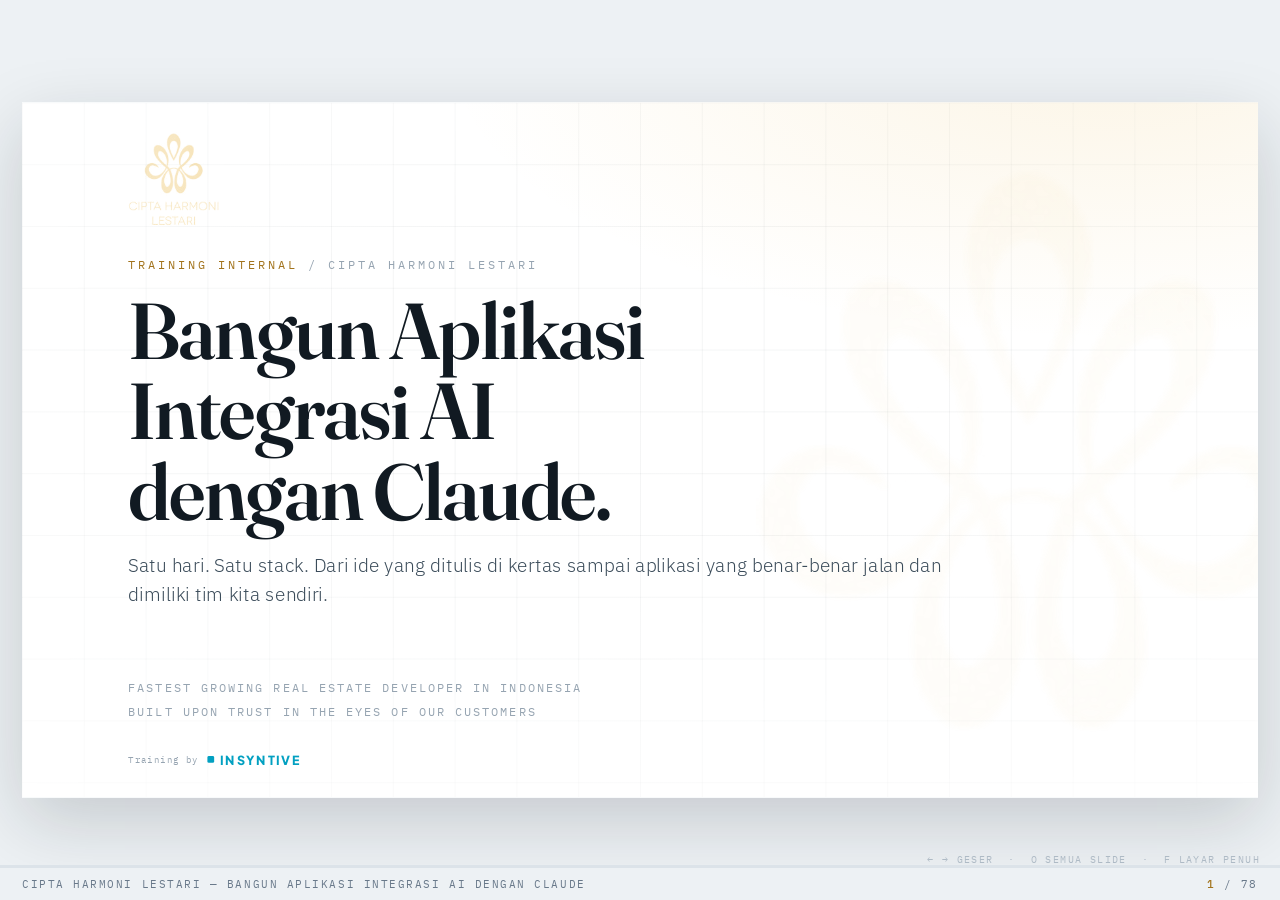
==== commit 3f068544: "Lima slide arsitektur di awal Sesi 3, plus bahasa yang dibikin lebih ngobrol Dipasang tepat setelah " ====
--- a/index.html
+++ b/index.html
@@ -352,7 +352,7 @@
     <div class="cols c4">
       <div class="card" data-a="rise" style="--i:3"><span class="tag">Hasil 01</span><h3>Web App</h3><p class="sub">Aplikasi multi-halaman yang benar-benar berfungsi, bukan sekadar tampilan.</p></div>
       <div class="card" data-a="rise" style="--i:4"><span class="tag">Hasil 02</span><h3>RAG</h3><p class="sub">Dokumen milik kita sendiri, bisa ditanyai pakai bahasa sehari-hari.</p></div>
-      <div class="card" data-a="rise" style="--i:5"><span class="tag">Hasil 03</span><h3>Chatbot</h3><p class="sub">Pintu masuk berbentuk percakapan ke data yang sama.</p></div>
+      <div class="card" data-a="rise" style="--i:5"><span class="tag">Hasil 03</span><h3>Chatbot</h3><p class="sub">Pintu masuk lain ke data yang sama — cuma bentuknya percakapan.</p></div>
       <div class="card teal" data-a="rise" style="--i:6"><span class="tag">Tantangan</span><h3>Satu menu bebas</h3><p class="sub">Terserah kita. Tim kita yang menentukan. Bagian inilah yang kami nilai.</p></div>
     </div>
     <div class="callout" data-a="rise" style="--i:8;margin-top:26px">
@@ -394,7 +394,7 @@
   <div class="num" data-a="pop" style="--i:0">01</div>
   <h1 data-a="rise" style="--i:2">Kenalan dengan Claude</h1>
   <div class="rule" style="--i:3;width:220px;margin:14px auto 22px;background:linear-gradient(90deg,transparent,var(--gold),transparent)"></div>
-  <p class="sub" data-a="fade" style="--i:4">Modelnya, tempat kerjanya, dan bedanya keduanya — satu hal yang paling sering salah dipahami orang di minggu pertama.</p>
+  <p class="sub" data-a="fade" style="--i:4">Modelnya, tempat kerjanya, dan beda keduanya — ini yang paling sering ketuker di minggu pertama.</p>
 </section>
 
 <!-- 5 · MODEL VS SURFACE -->
@@ -414,7 +414,7 @@
         <h3>Fitur / surface</h3>
         <p class="sub">Chat, Projects, Artifacts, Tasks, Cowork, Claude Code, Claude Design. Ini soal <em>di mana</em> kita bekerja. Masing-masing memberi Claude "tangan" yang berbeda.</p>
       </div>
-      <p class="sub" data-a="fade" style="--i:6;margin-top:16px;font-size:14px">Memilih fitur yang tepat lebih besar pengaruhnya daripada memilih model yang tepat. Kebanyakan orang justru memutar tombol yang salah.</p>
+      <p class="sub" data-a="fade" style="--i:6;margin-top:16px;font-size:14px">Salah pilih fitur dampaknya jauh lebih besar daripada salah pilih model. Sayangnya kebanyakan orang malah sibuk memutar tombol yang satunya.</p>
     </div>
     <div class="card" data-a="rise" style="--i:5;padding:24px">
       <span class="tag">Analogi yang gampang diingat</span>
@@ -460,7 +460,7 @@
       </div>
       <div class="rung" data-a="left" style="--i:4">
         <div class="name">Sonnet 5<small>Kelas standar</small></div>
-        <div class="use">Kuda beban. Model bawaan di paket Free dan Pro. Sanggup menangani sebagian besar pekerjaan koding dan dokumen tanpa banyak drama.</div>
+        <div class="use">Andalan sehari-hari. Model bawaan di paket Free dan Pro. Sanggup menangani sebagian besar urusan koding dan dokumen tanpa banyak drama.</div>
         <div class="meter" style="--i:4"><i style="--w:62%"></i></div><div class="price">$3 / $15<small>promo $2 / $10</small></div>
       </div>
       <div class="rung" data-a="left" style="--i:5">
@@ -470,16 +470,16 @@
       </div>
       <div class="rung" data-a="left" style="--i:6">
         <div class="name">Fable 5<small>Kelas Mythos</small></div>
-        <div class="use">Model paling mampu yang dijual ke publik. Tersedia di paket Max dan kursi premium, dengan penyaringan ketat di topik sensitif.</div>
+        <div class="use">Model paling jago yang masih dijual ke publik. Ada di paket Max dan kursi premium, dengan penyaringan ketat untuk topik sensitif.</div>
         <div class="meter" style="--i:6"><i style="--w:96%"></i></div><div class="price">$10 / $50<small>per juta token</small></div>
       </div>
       <div class="rung locked" data-a="left" style="--i:7">
         <div class="name">Mythos 5<small>Dibatasi</small></div>
-        <div class="use">Tidak dijual ke publik. Hanya untuk sedikit organisasi tepercaya, karena kemampuannya menemukan celah keamanan perangkat lunak terlalu tinggi.</div>
+        <div class="use">Tidak dijual ke publik. Cuma dipegang segelintir organisasi tepercaya, karena dia kelewat jago menemukan celah keamanan software.</div>
         <div class="meter" style="--i:7"><i style="--w:100%"></i></div><div class="price">—<small>tidak tersedia</small></div>
       </div>
     </div>
-    <p class="sub" data-a="fade" style="--i:9;margin-top:18px;font-size:13.5px">Harga di atas adalah tarif API per juta token, input / output. Kalau kita pakai langganan Pro atau Max, kita tidak ditagih per token — tapi tangga ini tetap memberi tahu siapa yang sedang berpikir untuk kita.</p>
+    <p class="sub" data-a="fade" style="--i:9;margin-top:18px;font-size:13.5px">Harga di atas adalah tarif API per juta token, input / output. Kalau kita pakai langganan Pro atau Max, kita tidak ditagih per token — tapi tangga ini tetap berguna buat tahu siapa yang lagi berpikir untuk kita.</p>
   </div>
 </section>
 
@@ -492,11 +492,11 @@
     <div class="cols c3">
       <div class="card" data-a="rise" style="--i:3"><span class="tag">Bawaan</span><h3>Buka Sonnet</h3><p class="sub">Tulis perintahnya, jalankan, baca hasilnya. Sembilan dari sepuluh kali kita sudah selesai, dengan biaya paling kecil.</p></div>
       <div class="card" data-a="rise" style="--i:4"><span class="tag">Naik kalau</span><h3>Gagal dua kali</h3><p class="sub">Tugas yang sama, percobaan kedua tetap gagal, dan kita bisa menyebut <em>kenapa</em> gagalnya. Itu tandanya pindah ke Opus — bukan karena "ini kayaknya penting".</p></div>
-      <div class="card" data-a="rise" style="--i:5"><span class="tag">Turun kalau</span><h3>Jumlah lebih penting</h3><p class="sub">Perlu melabeli 4.000 pesan pelanggan? Pakai Haiku. Yang kita beli itu kecepatan, bukan pertimbangan.</p></div>
+      <div class="card" data-a="rise" style="--i:5"><span class="tag">Turun kalau</span><h3>Jumlah lebih penting</h3><p class="sub">Perlu melabeli 4.000 pesan pelanggan? Pakai Haiku. Yang kita beli itu kecepatan, bukan kedalaman mikirnya.</p></div>
     </div>
     <div class="callout" data-a="rise" style="--i:7;margin-top:26px">
       <span class="k">Hati-hati</span>
-      <p>"Pakai model paling besar terus saja" adalah kebiasaan paling mahal yang bisa dipungut sebuah tim di bulan pertama. Dan itu juga bikin lambat — model besar berpikirnya lebih lama.</p>
+      <p>"Pakai model paling besar terus saja" adalah kebiasaan paling boros yang bisa dibawa sebuah tim di bulan pertama. Lagi pula jadinya lambat — model besar mikirnya lebih lama.</p>
     </div>
   </div>
 </section>
@@ -533,7 +533,7 @@
 <rect class="gs" x="2" y="12" width="11" height="16" rx="1.5"/><rect class="gs" x="27" y="12" width="11" height="16" rx="1.5"/>
 <rect class="gf" x="6" y="17" width="9" height="6" rx="1">
 <animate attributeName="x" values="4;29;29" keyTimes="0;.75;1" dur="2.4s" repeatCount="indefinite"/>
-<animate attributeName="opacity" values="0;1;1;0" keyTimes="0;.12;.72;.8" dur="2.4s" repeatCount="indefinite"/></rect></svg><div class="ico">Fitur 05</div><h3>Cowork</h3><p>Claude yang punya tangan. Membaca dan menulis file kita yang asli beserta aplikasi yang tersambung, lalu menuntaskan pekerjaan bertahap sampai jadi.</p></div>
+<animate attributeName="opacity" values="0;1;1;0" keyTimes="0;.12;.72;.8" dur="2.4s" repeatCount="indefinite"/></rect></svg><div class="ico">Fitur 05</div><h3>Cowork</h3><p>Claude yang punya tangan. Bisa membuka dan menulis file kita yang asli, plus aplikasi yang tersambung, lalu mengerjakannya tahap demi tahap sampai selesai.</p></div>
       <div class="surface" data-a="pop" style="--i:8"><svg class="glyph" viewBox="0 0 40 40" aria-hidden="true">
 <rect class="gs" x="3" y="8" width="34" height="25" rx="2.5"/><path class="gs" d="M9 16l5 5-5 5"/>
 <rect class="gf" x="17" y="24" width="14" height="2.4" rx="1"><animate attributeName="width" values="0;14;14;0" keyTimes="0;.45;.8;1" dur="2.6s" repeatCount="indefinite"/></rect></svg><div class="ico">Fitur 06</div><h3>Claude Code</h3><p>Tempat kerjanya para engineer. Menulis, memperbaiki, dan merilis kode di seluruh repository.</p></div>
@@ -580,7 +580,7 @@
 ke depan. <span class="hl">Maksimal 250 kata.</span>
 Nada lugas. Beliau tidak suka
 kalimat yang berputar.</div>
-      <p class="sub" style="margin-top:14px;font-size:13.5px">Pembaca, struktur, panjang, nada. Empat batasan ini mengubah jawaban umum jadi jawaban yang bisa dipakai. Sesederhana itu keahliannya.</p>
+      <p class="sub" style="margin-top:14px;font-size:13.5px">Pembaca, struktur, panjang, nada. Empat batasan ini yang mengubah jawaban umum jadi jawaban yang bisa langsung dipakai. Sesederhana itu.</p>
     </div>
   </div>
 </section>
@@ -621,12 +621,12 @@
   <div class="stagehead" data-a="left" style="--i:0"><span class="sn">03</span><div><p class="eyebrow" style="margin:0 0 4px">Fitur Claude</p><h2 style="margin:0">Artifacts</h2></div></div>
   <div class="rule" style="--i:1"></div>
   <div class="body-area">
-    <p class="lede" data-a="rise" style="--i:2">Saat jawabannya semestinya berupa benda, bukan paragraf.</p>
+    <p class="lede" data-a="rise" style="--i:2">Waktu yang kita butuhkan itu barangnya, bukan penjelasan tentang barangnya.</p>
     <div class="cols c4" style="margin-top:20px">
-      <div class="card" data-a="rise" style="--i:3"><span class="tag">Jalan</span><h3>Aplikasi hidup</h3><p class="sub">Kalkulator, formulir, atau dasbor yang langsung bisa dipakai di panel jawaban. Diklik, bukan dibaca.</p></div>
-      <div class="card" data-a="rise" style="--i:4"><span class="tag">Bertahan</span><h3>Dokumen</h3><p class="sub">Naskah panjang yang tidak hilang bersama percakapan dan bisa di-edit per bagian.</p></div>
-      <div class="card" data-a="rise" style="--i:5"><span class="tag">Berputar</span><h3>Berversi</h3><p class="sub">"Ubah grafiknya jadi bertumpuk, buang Q1" — dia meng-edit di tempat, bukan mengulang dari nol.</p></div>
-      <div class="card" data-a="rise" style="--i:6"><span class="tag">Dibagikan</span><h3>Bisa dikirim</h3><p class="sub">Terbitkan link-nya. Rekan kita memakai alatnya tanpa pernah melihat perintahnya.</p></div>
+      <div class="card" data-a="rise" style="--i:3"><span class="tag">Bisa dipakai</span><h3>Aplikasi hidup</h3><p class="sub">Kalkulator, formulir, atau dasbor yang langsung bisa dipakai di panel jawaban. Diklik, bukan dibaca.</p></div>
+      <div class="card" data-a="rise" style="--i:4"><span class="tag">Tidak hilang</span><h3>Dokumen</h3><p class="sub">Naskah panjang yang tidak ikut hilang waktu percakapannya ditutup, dan bisa diedit per bagian.</p></div>
+      <div class="card" data-a="rise" style="--i:5"><span class="tag">Bisa direvisi</span><h3>Punya versi</h3><p class="sub">"Ubah grafiknya jadi bertumpuk, buang Q1" — dia meng-edit di tempat, bukan mengulang dari nol.</p></div>
+      <div class="card" data-a="rise" style="--i:6"><span class="tag">Bisa dibagi</span><h3>Tinggal kirim link</h3><p class="sub">Terbitkan link-nya. Rekan kita memakai alatnya tanpa pernah melihat perintahnya.</p></div>
     </div>
     <div class="callout" data-a="rise" style="--i:8;margin-top:24px">
       <span class="k">Coba hari ini</span>
@@ -641,12 +641,12 @@
   <div class="rule" style="--i:1"></div>
   <div class="split">
     <div>
-      <p class="lede" data-a="rise" style="--i:2">Perpindahan dari "aku tanya, dia jawab" menjadi "dia sudah mengerjakannya saat aku tidur".</p>
+      <p class="lede" data-a="rise" style="--i:2">Dari "aku tanya, dia jawab" jadi "dia sudah selesai waktu aku tidur".</p>
       <ul class="clean" data-a="rise" style="--i:3">
-        <li>Serahkan tujuan, bukan perintah teknis. Claude yang menyusun rencananya, memecahnya, dan mengerjakannya.</li>
+        <li>Kasih tujuannya saja, bukan langkah teknisnya. Claude yang menyusun rencana, memecahnya, lalu mengerjakannya.</li>
         <li>Jadwalkan: setiap hari kerja pukul 07.00, setiap Senin, atau setiap akhir bulan.</li>
         <li>Pekerjaannya berjalan di server Anthropic — laptop ditutup pun tugasnya jalan terus.</li>
-        <li>Kita kembali ke hasil yang sudah jadi, lengkap dengan rujukan ke file sumbernya.</li>
+        <li>Kita balik ke meja, hasilnya sudah jadi, lengkap dengan rujukan ke file sumbernya.</li>
       </ul>
     </div>
     <div class="card" data-a="rise" style="--i:4;padding:24px">
@@ -659,7 +659,7 @@
         <tr><th>Kapan</th><th>Tugasnya</th></tr>
         <tr><td class="k">Hari kerja 07.00</td><td>Rangkum laporan lapangan kemarin jadi satu daftar pengecualian — hanya yang meleset saja.</td></tr>
         <tr><td class="k">Senin 08.00</td><td>Tarik prospek minggu lalu, kelompokkan berdasarkan alasan penolakan, tandai tiga teratas.</td></tr>
-        <tr><td class="k">Akhir bulan</td><td>Cocokkan progress claim dengan jadwal, lalu susun narasi selisihnya.</td></tr>
+        <tr><td class="k">Akhir bulan</td><td>Cocokkan progress claim dengan jadwal, lalu jelaskan kenapa ada selisihnya.</td></tr>
       </table>
       <p class="sub" style="margin-top:14px;font-size:13.5px">Ketiganya adalah laporan yang sekarang masih dibuat manual oleh seseorang setiap Senin pagi.</p>
     </div>
@@ -676,7 +676,7 @@
       <ul class="clean" data-a="rise" style="--i:3">
         <li>Kita tunjukkan foldernya. Dia membaca, meng-edit, dan membuat file di situ — tanpa upload, tanpa salin-tempel.</li>
         <li>Tersambung ke aplikasi yang sudah kita pakai: Drive, Gmail, Slack, SharePoint, Notion, Calendar.</li>
-        <li>Pekerjaan bertahap dituntaskan sampai jadi hasil nyata, dengan rujukan balik ke sumbernya.</li>
+        <li>Dia mengerjakan tahap demi tahap sampai jadi hasil nyata, dan selalu menyebut file mana yang dipakai.</li>
         <li>Jalan di aplikasi desktop; versi web dan mobile masih beta. Kita bisa mengarahkannya dari HP.</li>
       </ul>
       <div class="callout" data-a="rise" style="--i:4;margin-top:6px">
@@ -741,11 +741,11 @@
         <li>Dari kalimat jadi prototype: layar, alur, slide, dan lembar ringkas yang benar-benar bisa diklik.</li>
         <li>Perbaikan lewat percakapan, komentar di tempat, edit langsung, atau slider yang dibuatkan Claude.</li>
         <li>Bisa mempelajari design system kita — warna, huruf, dan komponen dipakai otomatis.</li>
-        <li>Hasilnya diserahkan mulus ke Claude Code untuk dibangun.</li>
+        <li>Hasilnya tinggal dilempar ke Claude Code buat dibangun — tanpa salin-tempel.</li>
       </ul>
       <div class="callout teal" data-a="rise" style="--i:4;margin-top:6px">
         <span class="k">Kenapa penting</span>
-        <p>Berdebat soal layar yang bisa dilihat memakan waktu menit. Berdebat soal layar yang sudah terlanjur dibangun memakan waktu hari.</p>
+        <p>Berdebat soal layar yang bisa dilihat cuma makan waktu beberapa menit. Berdebat soal layar yang terlanjur dibangun makan waktu berhari-hari.</p>
       </div>
     </div>
     <div class="card" data-a="rise" style="--i:5;padding:24px">
@@ -768,12 +768,12 @@
       <div class="card tight" data-a="rise" style="--i:3"><span class="tag">01</span><h3 style="font-size:18px">Styles</h3><p class="sub">Ajarkan gaya bahasa kantor sekali saja. Resmi untuk klien, lugas untuk internal.</p></div>
       <div class="card tight" data-a="rise" style="--i:4"><span class="tag">02</span><h3 style="font-size:18px">Preferences</h3><p class="sub">Aturan tetap yang ikut ke semua percakapan. Peran kita, kebiasaan kita, hal yang kita tidak suka.</p></div>
       <div class="card tight" data-a="rise" style="--i:5"><span class="tag">03</span><h3 style="font-size:18px">Memory</h3><p class="sub">Membawa konteks antar percakapan supaya kita berhenti mengulang cerita. Bisa dimatikan.</p></div>
-      <div class="card tight" data-a="rise" style="--i:6"><span class="tag">04</span><h3 style="font-size:18px">Skills</h3><p class="sub">Kumpulan prosedur kantor yang bisa dipakai ulang — format laporan kita, aturan penamaan kita — dimuat saat dibutuhkan.</p></div>
+      <div class="card tight" data-a="rise" style="--i:6"><span class="tag">04</span><h3 style="font-size:18px">Skills</h3><p class="sub">Prosedur kantor yang bisa dipakai ulang — format laporan kita, aturan penamaan kita — dipanggil pas dibutuhkan.</p></div>
       <div class="card tight" data-a="rise" style="--i:7"><span class="tag">05</span><h3 style="font-size:18px">Connectors</h3><p class="sub">Sambungan MCP ke Drive, GitHub, Notion, M365, dan sistem internal. Ini pintunya ke data kita.</p></div>
     </div>
     <div class="callout" data-a="rise" style="--i:9;margin-top:26px">
       <span class="k">Paling untung</span>
-      <p>Luangkan dua puluh menit untuk menulis Preferences dengan benar. Itu satu perubahan yang memperbaiki semua jawaban yang akan kita terima, selamanya.</p>
+      <p>Sisihkan dua puluh menit buat menulis Preferences dengan benar. Satu perubahan itu memperbaiki semua jawaban yang akan kita terima, selamanya.</p>
     </div>
   </div>
 </section>
@@ -789,7 +789,7 @@
       <div class="card tight" data-a="rise" style="--i:4"><span class="tag">Presentasi</span><h3>Claude in PowerPoint</h3><p class="sub">Ubah kerangka kasar jadi deck yang rapi tanpa keluar dari filenya.</p></div>
       <div class="card tight" data-a="rise" style="--i:5"><span class="tag">Browser</span><h3>Claude in Chrome</h3><p class="sub">Membaca halaman yang sedang kita buka, mengisi formulir, menyelesaikan tugas di web bersama kita.</p></div>
       <div class="card tight" data-a="rise" style="--i:6"><span class="tag">Microsoft 365</span><h3>Word &amp; Outlook</h3><p class="sub">Menulis dan meng-edit di Word; menyortir inbox dan menyusun balasan di Outlook.</p></div>
-      <div class="card tight" data-a="rise" style="--i:7"><span class="tag">Obrolan tim</span><h3>@Claude di Slack</h3><p class="sub">Panggil dia ke dalam thread dan serahkan tugasnya di tempat pembicaraannya berlangsung.</p></div>
+      <div class="card tight" data-a="rise" style="--i:7"><span class="tag">Obrolan tim</span><h3>@Claude di Slack</h3><p class="sub">Panggil dia masuk ke thread, dan serahkan tugasnya di tempat obrolannya berlangsung.</p></div>
       <div class="card tight" data-a="rise" style="--i:8"><span class="tag">Mobile</span><h3>iOS &amp; Android</h3><p class="sub">Memulai dan mengarahkan pekerjaan panjang dari lapangan, bukan dari meja.</p></div>
     </div>
   </div>
@@ -807,8 +807,8 @@
       <tr><td class="k">Mengerjakan topik yang sama tiap minggu</td><td class="yes">Projects</td><td>Konteks tetap, jadi tidak perlu briefing ulang tiap hari.</td></tr>
       <tr><td class="k">Dapat hasil yang bisa langsung diklik</td><td class="yes">Artifacts</td><td>Hasilnya alat, bukan penjelasan tentang alat.</td></tr>
       <tr><td class="k">Mengolah file di komputer kita</td><td class="yes">Cowork</td><td>Satu-satunya fitur yang punya akses file sungguhan.</td></tr>
-      <tr><td class="k">Sesuatu berjalan tanpa kita</td><td class="yes">Scheduled tasks</td><td>Pekerjaan berulang tidak seharusnya menunggu dipicu manusia.</td></tr>
-      <tr><td class="k">Memutuskan bentuk produknya</td><td class="yes">Claude Design</td><td>Murah diubah selama kodenya belum ada.</td></tr>
+      <tr><td class="k">Sesuatu berjalan tanpa kita</td><td class="yes">Scheduled tasks</td><td>Kerjaan yang itu-itu terus tidak perlu menunggu ada orang yang mengklik.</td></tr>
+      <tr><td class="k">Memutuskan bentuk produknya</td><td class="yes">Claude Design</td><td>Selama kodenya belum ada, mengubahnya masih murah.</td></tr>
       <tr><td class="k">Membangun dan merilis aplikasinya</td><td class="yes">Claude Code</td><td>Paham seluruh repository dan punya putaran build sendiri.</td></tr>
     </table>
   </div>
@@ -834,7 +834,7 @@
       <div class="bar" data-a="fade" style="--i:6"><span class="lbl">Grok</span><span class="track"><span class="fill" style="--w:4.5%"></span></span><span class="val">2,4%</span></div>
       <div class="bar" data-a="fade" style="--i:7"><span class="lbl">Copilot</span><span class="track"><span class="fill" style="--w:2.4%"></span></span><span class="val">1,3%</span></div>
       <div class="bar" data-a="fade" style="--i:8"><span class="lbl">Perplexity</span><span class="track"><span class="fill" style="--w:2.4%"></span></span><span class="val">1,3%</span></div>
-      <p class="sub" data-a="fade" style="--i:10;font-size:12.5px;margin-top:14px">Data Similarweb, pangsa kunjungan web tujuh asisten terbesar. Pemakaian lewat aplikasi menambah 15–60% lagi tergantung produknya, jadi anggap ini gambaran bentuk, bukan papan skor.</p>
+      <p class="sub" data-a="fade" style="--i:10;font-size:12.5px;margin-top:14px">Data Similarweb, pangsa kunjungan web tujuh asisten terbesar. Pemakaian lewat aplikasi menambah 15–60% lagi tergantung produknya, jadi anggap ini gambaran kasar, bukan papan skor.</p>
     </div>
     <div>
       <div class="card" data-a="rise" style="--i:6;padding:24px">
@@ -856,13 +856,13 @@
   <div class="body-area">
     <div class="cols c4" style="row-gap:18px">
       <div class="card tight" data-a="rise" style="--i:3"><span class="tag">OpenAI</span><h3 style="font-size:19px">ChatGPT</h3><p class="sub">Keluarga GPT-5.6. Serba bisa dan paling dikenal. Ekosistem plugin, gambar, dan custom GPT paling kaya.</p></div>
-      <div class="card tight" data-a="rise" style="--i:4"><span class="tag">Google</span><h3 style="font-size:19px">Gemini</h3><p class="sub">Sang penyatu. Menempel di Workspace, Android, dan Search. Paket gratisnya paling murah hati.</p></div>
-      <div class="card tight" data-a="rise" style="--i:5"><span class="tag">Anthropic</span><h3 style="font-size:19px">Claude</h3><p class="sub">Pemain presisi. Paling kuat untuk codebase besar, dokumen panjang, dan kerja panjang yang berjalan sendiri.</p></div>
+      <div class="card tight" data-a="rise" style="--i:4"><span class="tag">Google</span><h3 style="font-size:19px">Gemini</h3><p class="sub">Paling nempel di mana-mana: Workspace, Android, dan Search. Paket gratisnya juga paling royal.</p></div>
+      <div class="card tight" data-a="rise" style="--i:5"><span class="tag">Anthropic</span><h3 style="font-size:19px">Claude</h3><p class="sub">Spesialis kerja teliti. Paling kuat untuk codebase besar, dokumen panjang, dan tugas panjang yang jalan sendiri.</p></div>
       <div class="card tight" data-a="rise" style="--i:6"><span class="tag">Microsoft</span><h3 style="font-size:19px">Copilot</h3><p class="sub">Kekuatannya distribusi, bukan model. Kalau kantor kita hidup di M365, dia sudah ada di sana.</p></div>
       <div class="card tight" data-a="rise" style="--i:7"><span class="tag">xAI</span><h3 style="font-size:19px">Grok</h3><p class="sub">Grok 4.5, fokus koding dan harganya agresif. Menempel di X.</p></div>
-      <div class="card tight" data-a="rise" style="--i:8"><span class="tag">DeepSeek</span><h3 style="font-size:19px">DeepSeek V4</h3><p class="sub">Model terbuka kelas atas dengan harga sekitar seperdelapan. Bisa di-hosting sendiri — ini relevan buat kita.</p></div>
+      <div class="card tight" data-a="rise" style="--i:8"><span class="tag">DeepSeek</span><h3 style="font-size:19px">DeepSeek V4</h3><p class="sub">Model terbuka kelas atas, harganya sekitar seperdelapan. Bisa dipasang di server sendiri — itu yang bikin dia relevan buat kita.</p></div>
       <div class="card tight" data-a="rise" style="--i:9"><span class="tag">Perplexity</span><h3 style="font-size:19px">Perplexity</h3><p class="sub">Mengutamakan pencarian. Menjawab lengkap dengan sumbernya. Lebih tepat disebut alat riset.</p></div>
-      <div class="card tight teal" data-a="rise" style="--i:10"><span class="tag">Meta</span><h3 style="font-size:19px">Llama / Muse</h3><p class="sub">Model terbuka yang membuat pemasangan lokal dan tertutup jadi hal biasa buat semua orang.</p></div>
+      <div class="card tight teal" data-a="rise" style="--i:10"><span class="tag">Meta</span><h3 style="font-size:19px">Llama / Muse</h3><p class="sub">Model terbuka yang bikin "pasang sendiri di server kantor" jadi hal biasa.</p></div>
     </div>
   </div>
 </section>
@@ -875,15 +875,15 @@
   <div class="body-area">
     <table class="grid" data-a="rise" style="--i:3">
       <tr><th style="width:26%">Pekerjaannya</th><th>Claude</th><th>ChatGPT</th><th>Gemini</th><th style="width:28%">Catatan</th></tr>
-      <tr><td class="k">Codebase besar, refactor</td><td class="yes">Terkuat</td><td>Bagus</td><td>Bagus</td><td>Claude menopang sebagian besar perkakas koding serius.</td></tr>
+      <tr><td class="k">Codebase besar, refactor</td><td class="yes">Terkuat</td><td>Bagus</td><td>Bagus</td><td>Claude jadi mesin di balik sebagian besar alat koding yang serius.</td></tr>
       <tr><td class="k">Tulisan yang tidak terasa AI</td><td class="yes">Terkuat</td><td>Bagus</td><td>Cukup</td><td>Paling patuh mengikuti instruksi nada bahasa.</td></tr>
       <tr><td class="k">Gambar &amp; multimodal</td><td class="no">Terlemah</td><td class="yes">Terkuat</td><td class="yes">Kuat</td><td>Ini alasan stack kita memanggil OpenAI untuk gambar.</td></tr>
-      <tr><td class="k">Pencarian web langsung</td><td>Bagus</td><td>Kuat</td><td class="yes">Terkuat</td><td>Google berpijak di indeksnya sendiri.</td></tr>
-      <tr><td class="k">Integrasi Office / Workspace</td><td>Bagus</td><td>Kuat</td><td class="yes">Terkuat</td><td>Sepenuhnya tergantung suite mana yang sudah kita bayar.</td></tr>
-      <tr><td class="k">Biaya per satuan kemampuan</td><td>Sedang</td><td>Sedang</td><td>Sedang</td><td class="k" style="color:var(--teal)">DeepSeek menang telak — sekitar ⅛ harga keluaran.</td></tr>
-      <tr><td class="k">Tugas panjang yang otonom</td><td class="yes">Terkuat</td><td>Bagus</td><td>Cukup</td><td>Ini yang membuat pembangunan hari ini masuk akal dalam sehari.</td></tr>
+      <tr><td class="k">Pencarian web langsung</td><td>Bagus</td><td>Kuat</td><td class="yes">Terkuat</td><td>Google punya mesin pencarinya sendiri — susah dikejar di baris ini.</td></tr>
+      <tr><td class="k">Integrasi Office / Workspace</td><td>Bagus</td><td>Kuat</td><td class="yes">Terkuat</td><td>Tergantung kantor kita sudah langganan yang mana.</td></tr>
+      <tr><td class="k">Harga untuk kemampuan setara</td><td>Sedang</td><td>Sedang</td><td>Sedang</td><td class="k" style="color:var(--teal)">DeepSeek menang telak — sekitar ⅛ harga keluaran.</td></tr>
+      <tr><td class="k">Tugas panjang yang otonom</td><td class="yes">Terkuat</td><td>Bagus</td><td>Cukup</td><td>Ini yang bikin membangun aplikasi dalam sehari jadi masuk akal.</td></tr>
     </table>
-    <p class="sub" data-a="fade" style="--i:5;margin-top:18px;font-size:12.5px">Gabungan dari berbagai benchmark publik dan survei developer sampai pertengahan 2026. Peringkat paling atas berganti tiap beberapa bulan; tapi pola kekuatannya sudah stabil lebih dari setahun.</p>
+    <p class="sub" data-a="fade" style="--i:5;margin-top:18px;font-size:12.5px">Gabungan dari berbagai benchmark publik dan survei developer sampai pertengahan 2026. Yang di puncak berganti tiap beberapa bulan, tapi pola kekuatannya sudah stabil lebih dari setahun.</p>
   </div>
 </section>
 
@@ -894,11 +894,11 @@
   <div class="rule" style="--i:2"></div>
   <div class="split">
     <div>
-      <p class="lede" data-a="rise" style="--i:3">Empat model tertutup terdepan sekarang hanya terpaut empat poin di soal sains tingkat doktoral. Tapi di tagihan, jaraknya sama sekali tidak empat poin.</p>
+      <p class="lede" data-a="rise" style="--i:3">Empat model papan atas sekarang cuma beda empat poin di soal sains tingkat S3. Tapi di tagihan, jaraknya jauh lebih lebar dari empat poin.</p>
       <ul class="clean" data-a="rise" style="--i:4">
         <li>Model terbuka dengan harga jauh lebih murah sekarang benar-benar cukup untuk sebagian besar pekerjaan rutin.</li>
-        <li>Model kelas atas baru terasa layak harganya di 10% pekerjaan yang sulit — tugas panjang, konteks besar, masalah yang kabur.</li>
-        <li>Pola yang menang adalah <em>routing bertingkat</em>: pakai yang murah dulu, naik hanya kalau gagal.</li>
+        <li>Model kelas atas baru terasa sepadan di 10% pekerjaan yang sulit — tugas panjang, konteks besar, masalah yang belum jelas bentuknya.</li>
+        <li>Yang paling terbukti hemat itu <em>bertingkat</em>: pakai yang murah dulu, naik kelas cuma kalau gagal.</li>
       </ul>
       <div class="callout teal" data-a="rise" style="--i:5;margin-top:6px">
         <span class="k">Rancang begitu</span>
@@ -915,7 +915,7 @@
         <tr><td class="k">Fable 5</td><td>$10</td><td>$50</td></tr>
       </table>
       <div class="rule" style="margin:18px 0 14px"></div>
-      <p class="sub" style="font-size:13.5px">Dua tuas yang jarang ditarik orang: <strong>prompt caching</strong> memangkas biaya input berulang sampai 90%, dan <strong>Batch API</strong> memotong 50% untuk pekerjaan yang tidak buru-buru.</p>
+      <p class="sub" style="font-size:13.5px">Dua tombol hemat yang jarang dipakai orang: <strong>prompt caching</strong> memangkas biaya input berulang sampai 90%, dan <strong>Batch API</strong> memotong 50% untuk pekerjaan yang tidak buru-buru.</p>
     </div>
   </div>
 </section>
@@ -933,7 +933,7 @@
     </div>
     <div class="callout" data-a="rise" style="--i:7;margin-top:26px">
       <span class="k">Dan jujur saja</span>
-      <p>Untuk membuat gambar, nanti siang kita justru memanggil OpenAI, karena di situlah kekuatannya. Pakai alat terbaik untuk tiap pekerjaan. Setia pada satu vendor bukan strategi — yang strategi adalah gampang diganti.</p>
+      <p>Untuk membuat gambar, nanti siang kita justru memanggil OpenAI, karena di situlah kekuatannya. Pakai alat terbaik untuk tiap pekerjaan. Setia pada satu vendor itu bukan strategi. Yang strategi itu: gampang diganti.</p>
     </div>
   </div>
 </section>
@@ -944,6 +944,334 @@
   <h1 data-a="rise" style="--i:2">Build day</h1>
   <div class="rule" style="--i:3;width:220px;margin:14px auto 22px;background:linear-gradient(90deg,transparent,var(--gold),transparent)"></div>
   <p class="sub" data-a="fade" style="--i:4">Sepuluh langkah, berurutan. Dari login sampai semua menu selesai diuji. Jangan dilompati — tiap langkah menyiapkan bahan untuk langkah sesudahnya. Laptop dibuka mulai dari sini.</p>
+</section>
+
+<!-- 26a · ARSITEKTUR SISTEM -->
+<section class="slide padat" data-act="Sesi 03" data-title="Arsitektur — bentuk aplikasinya">
+  <div class="stagehead" data-a="left" style="--i:0"><span class="sn">A</span><div><p class="eyebrow" style="margin:0 0 4px">Sebelum langkah 01 · Gambaran besar</p><h2 style="margin:0">Yang kita bangun hari ini, bentuknya begini</h2></div></div>
+  <div class="rule" style="--i:1"></div>
+  <div class="flowwrap" data-a="fade" style="--i:2">
+<svg class="mg" viewBox="0 0 1112 360" aria-hidden="true" role="img" aria-label="Arsitektur aplikasi: browser, server aplikasi di Vercel, database Neon, penyimpanan Blob, dan API model AI">
+  <defs><marker id="arA" viewBox="0 0 10 10" refX="9" refY="5" markerWidth="6.5" markerHeight="6.5" orient="auto-start-reverse"><path d="M0,0 L10,5 L0,10 z" fill="#A2731C"/></marker></defs>
+
+  <text x="0" y="112" style="font-family:var(--mono);font-size:9px;letter-spacing:.18em;fill:#A2731C">01 · YANG DILIHAT ORANG</text>
+  <text x="356" y="112" style="font-family:var(--mono);font-size:9px;letter-spacing:.18em;fill:#A2731C">02 · YANG MENGATUR SEMUANYA</text>
+  <text x="760" y="14" style="font-family:var(--mono);font-size:9px;letter-spacing:.18em;fill:#A2731C">03 · YANG MENYIMPAN &amp; YANG MIKIR</text>
+
+  <!-- A · browser -->
+  <rect x="0" y="132" width="196" height="100" rx="4" fill="#ffffff" stroke="#E1E7EC">
+    <animate attributeName="fill" values="#ffffff;#FFF6E2;#ffffff;#ffffff;#FFF6E2;#ffffff" keyTimes="0;0.030;0.090;0.780;0.830;0.960" dur="12s" repeatCount="indefinite"/>
+    <animate attributeName="stroke" values="#E1E7EC;#C9922B;#E1E7EC;#E1E7EC;#C9922B;#E1E7EC" keyTimes="0;0.030;0.090;0.780;0.830;0.960" dur="12s" repeatCount="indefinite"/></rect>
+  <text x="98" y="164" text-anchor="middle" style="font-family:var(--display);font-size:19px;font-weight:600;fill:var(--ink)">Browser</text>
+  <text x="98" y="185" text-anchor="middle" style="font-family:var(--mono);font-size:9.5px;fill:var(--ink-3)">layar yang dibuka orang</text>
+  <text x="98" y="203" text-anchor="middle" style="font-family:var(--mono);font-size:9.5px;fill:var(--ink-3)">HP atau laptop</text>
+  <text x="98" y="221" text-anchor="middle" style="font-family:var(--mono);font-size:9px;fill:#A2731C">tak ada yang dipasang</text>
+  <text x="0" y="258" style="font-family:var(--mono);font-size:9.5px;fill:#127A6E">✕ kunci API tidak pernah sampai ke sini</text>
+
+  <!-- A ↔ B -->
+  <text x="274" y="146" text-anchor="middle" style="font-family:var(--mono);font-size:9px;letter-spacing:.04em;fill:#A2731C">REST API · fetch('/api/…')</text>
+  <path d="M200,166 H348" stroke="#A2731C" stroke-width="1.5" fill="none" marker-end="url(#arA)"/>
+  <path d="M348,198 H200" stroke="#A2731C" stroke-width="1.5" fill="none" marker-end="url(#arA)"/>
+  <text x="274" y="220" text-anchor="middle" style="font-family:var(--mono);font-size:9px;letter-spacing:.04em;fill:var(--ink-3)">balasan JSON · lewat HTTPS</text>
+  <circle class="gf" r="4.2" opacity="0"><animateMotion dur="12s" repeatCount="indefinite" path="M200,166 H348" keyPoints="0;0;1;1" keyTimes="0;0.090;0.150;1"/><animate attributeName="opacity" values="0;0;1;1;0;0" keyTimes="0;0.086;0.100;0.144;0.150;1" dur="12s" repeatCount="indefinite"/></circle>
+  <circle class="gt" r="4.2" opacity="0"><animateMotion dur="12s" repeatCount="indefinite" path="M348,198 H200" keyPoints="0;0;1;1" keyTimes="0;0.720;0.790;1"/><animate attributeName="opacity" values="0;0;1;1;0;0" keyTimes="0;0.716;0.730;0.784;0.790;1" dur="12s" repeatCount="indefinite"/></circle>
+
+  <!-- B · server -->
+  <rect x="356" y="122" width="246" height="120" rx="4" fill="#FFF6E2" stroke="#C9922B">
+    <animate attributeName="fill" values="#FFF6E2;#F6DFA8;#FFF6E2;#F6DFA8;#FFF6E2;#F6DFA8;#FFF6E2" keyTimes="0;0.170;0.230;0.400;0.460;0.660;0.730" dur="12s" repeatCount="indefinite"/></rect>
+  <text x="479" y="156" text-anchor="middle" style="font-family:var(--display);font-size:19px;font-weight:600;fill:var(--ink)">Server aplikasi</text>
+  <text x="479" y="177" text-anchor="middle" style="font-family:var(--mono);font-size:9.5px;fill:var(--ink-3)">Next.js, jalan di Vercel</text>
+  <text x="479" y="195" text-anchor="middle" style="font-family:var(--mono);font-size:9.5px;fill:var(--ink-3)">semua logika ada di sini</text>
+  <text x="479" y="216" text-anchor="middle" style="font-family:var(--mono);font-size:9px;fill:#A2731C">app/api/chat · app/api/upload</text>
+  <text x="479" y="232" text-anchor="middle" style="font-family:var(--mono);font-size:9px;fill:#127A6E">semua kunci disimpan di sini</text>
+
+  <!-- B → C / D / E -->
+  <path d="M602,156 H686 V63 H752" stroke="#A2731C" stroke-width="1.5" fill="none" marker-end="url(#arA)"/>
+  <circle class="gf" r="4.2" opacity="0"><animateMotion dur="12s" repeatCount="indefinite" path="M602,156 H686 V63 H752" keyPoints="0;0;1;1" keyTimes="0;0.230;0.300;1"/><animate attributeName="opacity" values="0;0;1;1;0;0" keyTimes="0;0.226;0.240;0.294;0.300;1" dur="12s" repeatCount="indefinite"/></circle>
+  <circle class="gt" r="4.2" opacity="0"><animateMotion dur="12s" repeatCount="indefinite" path="M752,63 H686 V156 H602" keyPoints="0;0;1;1" keyTimes="0;0.350;0.410;1"/><animate attributeName="opacity" values="0;0;1;1;0;0" keyTimes="0;0.346;0.360;0.404;0.410;1" dur="12s" repeatCount="indefinite"/></circle>
+
+  <path d="M602,182 H752" stroke="#A2731C" stroke-width="1.5" fill="none" marker-end="url(#arA)"/>
+  <circle class="gf" r="4.2" opacity="0"><animateMotion dur="12s" repeatCount="indefinite" path="M602,182 H752" keyPoints="0;0;1;1" keyTimes="0;0.300;0.350;1"/><animate attributeName="opacity" values="0;0;1;1;0;0" keyTimes="0;0.296;0.310;0.344;0.350;1" dur="12s" repeatCount="indefinite"/></circle>
+
+  <path d="M602,208 H686 V303 H752" stroke="#A2731C" stroke-width="1.5" fill="none" marker-end="url(#arA)"/>
+  <circle class="gf" r="4.2" opacity="0"><animateMotion dur="12s" repeatCount="indefinite" path="M602,208 H686 V303 H752" keyPoints="0;0;1;1" keyTimes="0;0.460;0.530;1"/><animate attributeName="opacity" values="0;0;1;1;0;0" keyTimes="0;0.456;0.470;0.524;0.530;1" dur="12s" repeatCount="indefinite"/></circle>
+  <circle class="gt" r="4.2" opacity="0"><animateMotion dur="12s" repeatCount="indefinite" path="M752,303 H686 V208 H602" keyPoints="0;0;1;1" keyTimes="0;0.600;0.670;1"/><animate attributeName="opacity" values="0;0;1;1;0;0" keyTimes="0;0.596;0.610;0.664;0.670;1" dur="12s" repeatCount="indefinite"/></circle>
+
+  <!-- C · Neon -->
+  <rect x="760" y="22" width="352" height="82" rx="4" fill="#ffffff" stroke="#E1E7EC">
+    <animate attributeName="fill" values="#ffffff;#ffffff;#FFF6E2;#ffffff;#ffffff" keyTimes="0;0.290;0.320;0.400;1" dur="12s" repeatCount="indefinite"/>
+    <animate attributeName="stroke" values="#E1E7EC;#E1E7EC;#C9922B;#E1E7EC;#E1E7EC" keyTimes="0;0.290;0.320;0.400;1" dur="12s" repeatCount="indefinite"/></rect>
+  <text x="778" y="50" style="font-family:var(--display);font-size:17px;font-weight:600;fill:var(--ink)">Database — Neon Postgres</text>
+  <text x="778" y="70" style="font-family:var(--mono);font-size:9.5px;fill:var(--ink-3)">baris data, potongan dokumen, dan vektornya</text>
+  <text x="778" y="90" style="font-family:var(--mono);font-size:9px;fill:#A2731C">nyambungnya: SQL lewat DATABASE_URL</text>
+
+  <!-- D · Blob -->
+  <rect x="760" y="142" width="352" height="82" rx="4" fill="#ffffff" stroke="#E1E7EC">
+    <animate attributeName="fill" values="#ffffff;#ffffff;#FFF6E2;#ffffff;#ffffff" keyTimes="0;0.340;0.370;0.440;1" dur="12s" repeatCount="indefinite"/>
+    <animate attributeName="stroke" values="#E1E7EC;#E1E7EC;#C9922B;#E1E7EC;#E1E7EC" keyTimes="0;0.340;0.370;0.440;1" dur="12s" repeatCount="indefinite"/></rect>
+  <text x="778" y="170" style="font-family:var(--display);font-size:17px;font-weight:600;fill:var(--ink)">Penyimpanan — Vercel Blob</text>
+  <text x="778" y="190" style="font-family:var(--mono);font-size:9.5px;fill:var(--ink-3)">file aslinya: PDF, foto, lampiran</text>
+  <text x="778" y="210" style="font-family:var(--mono);font-size:9px;fill:#A2731C">nyambungnya: BLOB_READ_WRITE_TOKEN</text>
+
+  <!-- E · AI -->
+  <rect x="760" y="262" width="352" height="82" rx="4" fill="rgba(18,122,110,.06)" stroke="#127A6E" stroke-dasharray="6 5">
+    <animate attributeName="fill" values="rgba(18,122,110,.06);rgba(18,122,110,.06);rgba(18,122,110,.22);rgba(18,122,110,.06);rgba(18,122,110,.06)" keyTimes="0;0.520;0.550;0.620;1" dur="12s" repeatCount="indefinite"/></rect>
+  <text x="778" y="290" style="font-family:var(--display);font-size:17px;font-weight:600;fill:var(--ink)">Yang mikir — API OpenAI &amp; Claude</text>
+  <text x="778" y="310" style="font-family:var(--mono);font-size:9.5px;fill:var(--ink-3)">bukan punya kita — nebeng server mereka</text>
+  <text x="778" y="330" style="font-family:var(--mono);font-size:9px;fill:#127A6E">nyambungnya: REST API + OPENAI_API_KEY</text>
+</svg>
+  </div>
+  <div class="callout" data-a="rise" style="--i:3;margin-top:2px">
+    <span class="k">Baca gambarnya begini</span>
+    <p>Orang cuma memegang kotak paling kiri. Semua kotak lain dipanggil dari kotak tengah — <strong>tidak ada satu pun yang dipanggil langsung dari browser</strong>. Itu sebabnya kunci API aman, dan itu juga sebabnya kalau ada yang error, yang kita periksa duluan selalu kotak tengah.</p>
+  </div>
+</section>
+
+<!-- 26b · SIAPA NGOBROL SAMA SIAPA -->
+<section class="slide padat" data-act="Sesi 03" data-title="Siapa ngobrol sama siapa">
+  <div class="stagehead" data-a="left" style="--i:0"><span class="sn">B</span><div><p class="eyebrow" style="margin:0 0 4px">Sebelum langkah 01 · Cara mereka ngobrol</p><h2 style="margin:0">Lima kotak tadi ngobrolnya pakai apa?</h2></div></div>
+  <div class="rule" style="--i:1"></div>
+  <div class="split">
+    <div>
+      <p class="sub" data-a="fade" style="--i:2;margin-bottom:10px">Gampangnya, bayangkan restoran. Semua istilah teknis di kanan itu cuma nama lain dari orang-orang di bawah ini.</p>
+      <div class="card tight" data-a="left" style="--i:3;margin-bottom:8px">
+        <span class="tag">Ruang makan = Browser</span>
+        <p class="sub" style="font-size:13.2px;margin:0">Tempat tamu duduk dan melihat menu. Cantik, tapi tidak ada dapur di sini — semua permintaan dititipkan ke pelayan.</p>
+      </div>
+      <div class="card tight" data-a="left" style="--i:4;margin-bottom:8px">
+        <span class="tag">Pelayan = REST API</span>
+        <p class="sub" style="font-size:13.2px;margin:0">Bolak-balik bawa pesanan ke dapur dan bawa piring ke meja. Pesanannya ditulis dengan format baku (JSON), bukan diteriakkan sesuka hati.</p>
+      </div>
+      <div class="card tight teal" data-a="left" style="--i:5;margin-bottom:8px">
+        <span class="tag">Dapur = Server aplikasi</span>
+        <p class="sub" style="font-size:13.2px;margin:0">Semua diolah di sini. Tamu tidak pernah masuk dapur, dan resep rahasia — alias kunci API — juga tidak pernah keluar dari sini.</p>
+      </div>
+      <div class="card tight" data-a="left" style="--i:6">
+        <span class="tag">Gudang &amp; chef tamu</span>
+        <p class="sub" style="font-size:13.2px;margin:0">Gudang catatan itu Postgres, gudang barang itu Blob. Chef tamu itu OpenAI — dipanggil kalau perlu, dan dibayar per pesanan.</p>
+      </div>
+    </div>
+    <div>
+      <table class="grid" data-a="rise" style="--i:7">
+        <tr><th>Dari → ke</th><th>Ngobrolnya pakai</th></tr>
+        <tr><td class="k">Browser → Server</td><td><strong>REST API lewat HTTPS.</strong> Halaman memanggil <span class="mono">fetch('/api/chat')</span>, kirim JSON, terima JSON.</td></tr>
+        <tr><td class="k">Server → Postgres</td><td><strong>Koneksi SQL.</strong> Alamat sambungannya ada di <span class="mono">DATABASE_URL</span> — perintahnya <span class="mono">SELECT</span>, <span class="mono">INSERT</span>, dan kawan-kawan.</td></tr>
+        <tr><td class="k">Server → Blob</td><td><strong>SDK Blob</strong> (di dalamnya juga REST). Izinnya dari <span class="mono">BLOB_READ_WRITE_TOKEN</span>.</td></tr>
+        <tr><td class="k">Server → OpenAI</td><td><strong>REST API + kunci.</strong> Kirim teks, terima jawaban. Ditagih per pemakaian, jadi tiap panggilan ada harganya.</td></tr>
+        <tr><td class="k">Browser → OpenAI</td><td><strong>Tidak ada jalurnya — sengaja.</strong> Kalau browser bisa memanggil OpenAI langsung, kuncinya ikut kelihatan di layar orang lain.</td></tr>
+      </table>
+      <div class="callout teal" data-a="rise" style="--i:8;margin-top:10px">
+        <span class="k">Satu kalimat</span>
+        <p>"API" itu cuma cara dua program saling menitip pesan. Bukan barang, bukan aplikasi — cuma alamat yang bisa dipanggil, plus kesepakatan soal bentuk pesannya.</p>
+      </div>
+    </div>
+  </div>
+</section>
+
+<!-- 26c · KNOWLEDGE DISIMPAN DI MANA -->
+<section class="slide padat" data-act="Sesi 03" data-title="Knowledge disimpan di mana">
+  <div class="stagehead" data-a="left" style="--i:0"><span class="sn">C</span><div><p class="eyebrow" style="margin:0 0 4px">Sebelum langkah 01 · Tempat pengetahuan</p><h2 style="margin:0">Dokumen kita sebenarnya disimpan di mana?</h2></div></div>
+  <div class="rule" style="--i:1"></div>
+  <div class="ipo" data-a="fade" style="--i:2">
+<svg class="mg" viewBox="0 0 1112 116" aria-hidden="true" role="img" aria-label="Satu PDF dipecah: file asli ke Blob, potongan teks dan vektor ke Postgres, potongan terpilih ke prompt">
+  <defs><marker id="arK" viewBox="0 0 10 10" refX="9" refY="5" markerWidth="6" markerHeight="6" orient="auto-start-reverse"><path d="M0,0 L10,5 L0,10 z" fill="#A2731C"/></marker></defs>
+  <rect x="0" y="26" width="196" height="62" rx="4" fill="#ffffff" stroke="#E1E7EC">
+    <animate attributeName="fill" values="#ffffff;#FFF6E2;#ffffff;#ffffff" keyTimes="0;0.040;0.220;1" dur="10s" repeatCount="indefinite"/>
+    <animate attributeName="stroke" values="#E1E7EC;#C9922B;#E1E7EC;#E1E7EC" keyTimes="0;0.040;0.220;1" dur="10s" repeatCount="indefinite"/></rect>
+  <text x="98" y="52" text-anchor="middle" style="font-family:var(--display);font-size:15px;font-weight:600;fill:var(--ink)">1 PDF diunggah</text>
+  <text x="98" y="72" text-anchor="middle" style="font-family:var(--mono);font-size:9.5px;fill:var(--ink-3)">spesifikasi, 30 halaman</text>
+
+  <path d="M200,57 H252" stroke="#A2731C" stroke-width="1.4" fill="none" marker-end="url(#arK)"/>
+  <circle class="gf" r="3.8" opacity="0"><animateMotion dur="10s" repeatCount="indefinite" path="M200,57 H256" keyPoints="0;0;1;1" keyTimes="0;0.200;0.260;1"/><animate attributeName="opacity" values="0;0;1;1;0;0" keyTimes="0;0.196;0.210;0.254;0.260;1" dur="10s" repeatCount="indefinite"/></circle>
+
+  <rect x="262" y="26" width="250" height="62" rx="4" fill="#ffffff" stroke="#E1E7EC">
+    <animate attributeName="fill" values="#ffffff;#ffffff;#FFF6E2;#ffffff;#ffffff" keyTimes="0;0.250;0.290;0.470;1" dur="10s" repeatCount="indefinite"/>
+    <animate attributeName="stroke" values="#E1E7EC;#E1E7EC;#C9922B;#E1E7EC;#E1E7EC" keyTimes="0;0.250;0.290;0.470;1" dur="10s" repeatCount="indefinite"/></rect>
+  <text x="387" y="52" text-anchor="middle" style="font-family:var(--display);font-size:15px;font-weight:600;fill:var(--ink)">File aslinya → Blob</text>
+  <text x="387" y="72" text-anchor="middle" style="font-family:var(--mono);font-size:9.5px;fill:var(--ink-3)">utuh, tidak diapa-apakan</text>
+
+  <path d="M516,57 H568" stroke="#A2731C" stroke-width="1.4" fill="none" marker-end="url(#arK)"/>
+  <circle class="gf" r="3.8" opacity="0"><animateMotion dur="10s" repeatCount="indefinite" path="M516,57 H572" keyPoints="0;0;1;1" keyTimes="0;0.450;0.510;1"/><animate attributeName="opacity" values="0;0;1;1;0;0" keyTimes="0;0.446;0.460;0.504;0.510;1" dur="10s" repeatCount="indefinite"/></circle>
+
+  <rect x="578" y="26" width="250" height="62" rx="4" fill="#ffffff" stroke="#E1E7EC">
+    <animate attributeName="fill" values="#ffffff;#ffffff;#FFF6E2;#ffffff;#ffffff" keyTimes="0;0.500;0.540;0.720;1" dur="10s" repeatCount="indefinite"/>
+    <animate attributeName="stroke" values="#E1E7EC;#E1E7EC;#C9922B;#E1E7EC;#E1E7EC" keyTimes="0;0.500;0.540;0.720;1" dur="10s" repeatCount="indefinite"/></rect>
+  <text x="703" y="52" text-anchor="middle" style="font-family:var(--display);font-size:15px;font-weight:600;fill:var(--ink)">Potongan + vektor → Postgres</text>
+  <text x="703" y="72" text-anchor="middle" style="font-family:var(--mono);font-size:9.5px;fill:var(--ink-3)">tabel document_chunks</text>
+
+  <path d="M832,57 H884" stroke="#A2731C" stroke-width="1.4" fill="none" marker-end="url(#arK)"/>
+  <circle class="gt" r="3.8" opacity="0"><animateMotion dur="10s" repeatCount="indefinite" path="M832,57 H888" keyPoints="0;0;1;1" keyTimes="0;0.700;0.760;1"/><animate attributeName="opacity" values="0;0;1;1;0;0" keyTimes="0;0.696;0.710;0.754;0.760;1" dur="10s" repeatCount="indefinite"/></circle>
+
+  <rect x="894" y="26" width="218" height="62" rx="4" fill="rgba(18,122,110,.06)" stroke="#127A6E" stroke-dasharray="6 5">
+    <animate attributeName="fill" values="rgba(18,122,110,.06);rgba(18,122,110,.06);rgba(18,122,110,.22);rgba(18,122,110,.06);rgba(18,122,110,.06)" keyTimes="0;0.750;0.790;0.960;1" dur="10s" repeatCount="indefinite"/></rect>
+  <text x="1003" y="52" text-anchor="middle" style="font-family:var(--display);font-size:15px;font-weight:600;fill:var(--ink)">3–5 potongan → model</text>
+  <text x="1003" y="72" text-anchor="middle" style="font-family:var(--mono);font-size:9.5px;fill:var(--ink-3)">cuma saat ditanya, lalu hilang</text>
+</svg>
+  </div>
+  <div class="cols c3" data-a="rise" style="--i:3;margin-top:4px">
+    <div class="card">
+      <span class="tag">Lapis 01 · Bendanya</span>
+      <h3>Vercel Blob</h3>
+      <p class="sub">PDF-nya tetap utuh di sini, persis seperti yang diunggah. Postgres cuma menyimpan <em>alamatnya</em> — satu baris teks di kolom <span class="mono">blob_url</span>. Ini alasan kita tidak pernah menjejalkan file ke dalam database.</p>
+    </div>
+    <div class="card">
+      <span class="tag">Lapis 02 · Isinya</span>
+      <h3>Neon Postgres</h3>
+      <p class="sub">Teksnya ditarik keluar, dipotong 500–1.000 token, lalu tiap potongan disimpan bareng <em>vektornya</em> — angka-angka yang mewakili maknanya. Ini yang bikin "cari yang mirip artinya" jadi mungkin, bukan cuma "cari kata yang sama".</p>
+    </div>
+    <div class="card teal">
+      <span class="tag">Lapis 03 · Ingatan sesaat</span>
+      <h3>Di dalam pertanyaan</h3>
+      <p class="sub">Begitu ada yang bertanya, 3–5 potongan paling nyambung ditempel di depan pertanyaan, baru dikirim ke model. Selesai dijawab, tempelan itu hilang. Model tidak menyimpan apa pun.</p>
+    </div>
+  </div>
+  <div class="callout teal" data-a="rise" style="--i:4;margin-top:10px">
+    <span class="k">Pertanyaan yang pasti muncul</span>
+    <p>"Berarti dokumen kita masuk ke OpenAI, dong?" — Yang dikirim cuma potongan yang relevan dengan pertanyaan saat itu, bukan seluruh isi gudang. Dokumen aslinya tidak pernah pindah dari Blob dan Postgres milik kita sendiri.</p>
+  </div>
+</section>
+
+<!-- 26d · YANG DIBANGUN CLAUDE CODE -->
+<section class="slide padat" data-act="Sesi 03" data-title="Yang dibangun Claude Code">
+  <div class="stagehead" data-a="left" style="--i:0"><span class="sn">D</span><div><p class="eyebrow" style="margin:0 0 4px">Sebelum langkah 01 · Pembagian kerja</p><h2 style="margin:0">Dari gambar tadi, Claude bikin yang mana?</h2></div></div>
+  <div class="rule" style="--i:1"></div>
+  <div class="split">
+    <div>
+      <table class="grid" data-a="rise" style="--i:2">
+        <tr><th>Kotaknya</th><th>Yang ditulis Claude Code</th></tr>
+        <tr><td class="k">Browser</td><td>Halaman dan komponennya — <span class="mono">app/knowledge/page.tsx</span>, tombol upload, tabel, kotak chat.</td></tr>
+        <tr><td class="k">Server aplikasi</td><td>Pintu-pintu API — <span class="mono">app/api/upload/route.ts</span>, <span class="mono">app/api/chat/route.ts</span>. Di sinilah semua logikanya tinggal.</td></tr>
+        <tr><td class="k">Postgres</td><td><span class="mono">db/schema.sql</span> (tabelnya) dan <span class="mono">lib/db.ts</span> (cara memanggilnya). Kita yang menjalankan schema-nya sekali di Neon.</td></tr>
+        <tr><td class="k">Blob</td><td><span class="mono">lib/blob.ts</span> — simpan file, ambil alamatnya, kembalikan ke Postgres.</td></tr>
+        <tr><td class="k">API model</td><td><span class="mono">lib/ai.ts</span> — satu file, satu tempat. Ganti penyedia cukup di sini, bukan di seluruh aplikasi.</td></tr>
+        <tr><td class="k">Sambungannya</td><td>Kode yang membaca <span class="mono">process.env</span>, plus <span class="mono">.env.example</span> dan README biar orang berikutnya tidak menebak.</td></tr>
+      </table>
+      <div class="card teal tight" data-a="rise" style="--i:5;margin-top:12px">
+        <span class="tag">Kenapa bentuknya disebut duluan</span>
+        <p class="sub" style="font-size:13.2px;margin:0">Kalau kita diam, Claude tetap jalan — tapi dia memilih sendiri, dan tiap menu bisa dapat bentuk yang beda. Menyebut enam baris di atas sekali di awal jauh lebih murah daripada merapikan lima menu di sore hari.</p>
+      </div>
+    </div>
+    <div>
+      <div class="callout" data-a="rise" style="--i:3">
+        <span class="k">Yang bukan bagiannya Claude</span>
+        <p>Akun GitHub, project Vercel, database Neon, Blob, dan kunci API — semua itu <strong>kita</strong> yang klik. Claude menulis kode yang <em>memakai</em> layanan itu; dia tidak bisa mendaftarkannya untuk kita.</p>
+      </div>
+      <div class="card" data-a="rise" style="--i:4;margin-top:10px;padding:16px 18px">
+        <span class="tag">Cara menyuruhnya — tempel apa adanya</span>
+        <div class="code" style="margin-top:6px">Bangun <span class="hl">HANYA</span> menu "Knowledge".
+Ikuti bentuk ini:
+
+· halaman   <span class="hl">app/knowledge/page.tsx</span>
+· API       <span class="hl">app/api/upload/route.ts</span>
+· database  lewat <span class="hl">lib/db.ts</span>
+· file      lewat <span class="hl">lib/blob.ts</span>
+· model     lewat <span class="hl">lib/ai.ts</span>
+<span class="cm"># aturan yang tidak boleh dilanggar</span>
+Kunci API cuma dibaca di sisi server.
+Isi file masuk Blob, alamatnya saja
+yang disimpan di Postgres.
+Selesai itu, jangan sentuh menu lain.</div>
+      </div>
+    </div>
+  </div>
+</section>
+
+<!-- 26e · DARI KETIKAN SAMPAI TAYANG -->
+<section class="slide padat" data-act="Sesi 03" data-title="Dari ketikan sampai tayang">
+  <div class="stagehead" data-a="left" style="--i:0"><span class="sn">E</span><div><p class="eyebrow" style="margin:0 0 4px">Sebelum langkah 01 · Jalur perubahan</p><h2 style="margin:0">Kita ngetik satu kalimat, kok bisa langsung tayang?</h2></div></div>
+  <div class="rule" style="--i:1"></div>
+  <div class="flowwrap" data-a="fade" style="--i:2">
+<svg class="mg" viewBox="0 0 1112 384" aria-hidden="true" role="img" aria-label="Alur perubahan: permintaan ke Claude Code, commit, push ke GitHub, Vercel membangun ulang, alamat publik berubah, dan layanan data yang dipakai saat aplikasi jalan">
+  <defs><marker id="arD" viewBox="0 0 10 10" refX="9" refY="5" markerWidth="6.5" markerHeight="6.5" orient="auto-start-reverse"><path d="M0,0 L10,5 L0,10 z" fill="#A2731C"/></marker>
+  <marker id="arDt" viewBox="0 0 10 10" refX="9" refY="5" markerWidth="6.5" markerHeight="6.5" orient="auto-start-reverse"><path d="M0,0 L10,5 L0,10 z" fill="#127A6E"/></marker></defs>
+
+  <!-- baris 1 -->
+  <rect x="0" y="16" width="248" height="76" rx="4" fill="#ffffff" stroke="#E1E7EC">
+    <animate attributeName="fill" values="#ffffff;#FFF6E2;#ffffff;#ffffff" keyTimes="0;0.020;0.140;1" dur="14s" repeatCount="indefinite"/>
+    <animate attributeName="stroke" values="#E1E7EC;#C9922B;#E1E7EC;#E1E7EC" keyTimes="0;0.020;0.140;1" dur="14s" repeatCount="indefinite"/></rect>
+  <text x="14" y="38" style="font-family:var(--mono);font-size:9px;letter-spacing:.2em;fill:#A2731C">01</text>
+  <text x="124" y="56" text-anchor="middle" style="font-family:var(--display);font-size:16px;font-weight:600;fill:var(--ink)">Kita minta</text>
+  <text x="124" y="76" text-anchor="middle" style="font-family:var(--mono);font-size:9.5px;fill:var(--ink-3)">"tambah kolom status"</text>
+
+  <rect x="288" y="16" width="248" height="76" rx="4" fill="#ffffff" stroke="#E1E7EC">
+    <animate attributeName="fill" values="#ffffff;#ffffff;#FFF6E2;#ffffff;#ffffff" keyTimes="0;0.150;0.180;0.300;1" dur="14s" repeatCount="indefinite"/>
+    <animate attributeName="stroke" values="#E1E7EC;#E1E7EC;#C9922B;#E1E7EC;#E1E7EC" keyTimes="0;0.150;0.180;0.300;1" dur="14s" repeatCount="indefinite"/></rect>
+  <text x="302" y="38" style="font-family:var(--mono);font-size:9px;letter-spacing:.2em;fill:#A2731C">02</text>
+  <text x="412" y="56" text-anchor="middle" style="font-family:var(--display);font-size:16px;font-weight:600;fill:var(--ink)">Claude Code menulis</text>
+  <text x="412" y="76" text-anchor="middle" style="font-family:var(--mono);font-size:9.5px;fill:var(--ink-3)">baca repo dulu, baru edit file</text>
+
+  <rect x="576" y="16" width="248" height="76" rx="4" fill="#ffffff" stroke="#E1E7EC">
+    <animate attributeName="fill" values="#ffffff;#ffffff;#FFF6E2;#ffffff;#ffffff" keyTimes="0;0.310;0.340;0.440;1" dur="14s" repeatCount="indefinite"/>
+    <animate attributeName="stroke" values="#E1E7EC;#E1E7EC;#C9922B;#E1E7EC;#E1E7EC" keyTimes="0;0.310;0.340;0.440;1" dur="14s" repeatCount="indefinite"/></rect>
+  <text x="590" y="38" style="font-family:var(--mono);font-size:9px;letter-spacing:.2em;fill:#A2731C">03</text>
+  <text x="700" y="56" text-anchor="middle" style="font-family:var(--display);font-size:16px;font-weight:600;fill:var(--ink)">commit &amp; push</text>
+  <text x="700" y="76" text-anchor="middle" style="font-family:var(--mono);font-size:9.5px;fill:var(--ink-3)">minta izin dulu ke kita</text>
+
+  <rect x="864" y="16" width="248" height="76" rx="4" fill="#ffffff" stroke="#E1E7EC">
+    <animate attributeName="fill" values="#ffffff;#ffffff;#FFF6E2;#ffffff;#ffffff" keyTimes="0;0.450;0.480;0.580;1" dur="14s" repeatCount="indefinite"/>
+    <animate attributeName="stroke" values="#E1E7EC;#E1E7EC;#C9922B;#E1E7EC;#E1E7EC" keyTimes="0;0.450;0.480;0.580;1" dur="14s" repeatCount="indefinite"/></rect>
+  <text x="878" y="38" style="font-family:var(--mono);font-size:9px;letter-spacing:.2em;fill:#A2731C">04</text>
+  <text x="988" y="56" text-anchor="middle" style="font-family:var(--display);font-size:16px;font-weight:600;fill:var(--ink)">GitHub menerima</text>
+  <text x="988" y="76" text-anchor="middle" style="font-family:var(--mono);font-size:9.5px;fill:var(--ink-3)">repo chl-[proyek] · branch main</text>
+
+  <path d="M252,54 H280" stroke="#A2731C" stroke-width="1.5" fill="none" marker-end="url(#arD)"/>
+  <circle class="gf" r="4" opacity="0"><animateMotion dur="14s" repeatCount="indefinite" path="M252,54 H284" keyPoints="0;0;1;1" keyTimes="0;0.120;0.155;1"/><animate attributeName="opacity" values="0;0;1;1;0;0" keyTimes="0;0.116;0.126;0.149;0.155;1" dur="14s" repeatCount="indefinite"/></circle>
+  <path d="M540,54 H568" stroke="#A2731C" stroke-width="1.5" fill="none" marker-end="url(#arD)"/>
+  <circle class="gf" r="4" opacity="0"><animateMotion dur="14s" repeatCount="indefinite" path="M540,54 H572" keyPoints="0;0;1;1" keyTimes="0;0.285;0.320;1"/><animate attributeName="opacity" values="0;0;1;1;0;0" keyTimes="0;0.281;0.291;0.314;0.320;1" dur="14s" repeatCount="indefinite"/></circle>
+  <path d="M828,54 H856" stroke="#A2731C" stroke-width="1.5" fill="none" marker-end="url(#arD)"/>
+  <circle class="gf" r="4" opacity="0"><animateMotion dur="14s" repeatCount="indefinite" path="M828,54 H860" keyPoints="0;0;1;1" keyTimes="0;0.425;0.460;1"/><animate attributeName="opacity" values="0;0;1;1;0;0" keyTimes="0;0.421;0.431;0.454;0.460;1" dur="14s" repeatCount="indefinite"/></circle>
+
+  <!-- turun ke baris 2 -->
+  <text x="930" y="113" text-anchor="end" style="font-family:var(--mono);font-size:9px;letter-spacing:.06em;fill:#A2731C">GitHub memberi tahu Vercel sendiri — tanpa kita klik apa pun</text>
+  <path d="M988,96 V126 H176 V156" stroke="#A2731C" stroke-width="1.5" fill="none" marker-end="url(#arD)"/>
+  <circle class="gf" r="4" opacity="0"><animateMotion dur="14s" repeatCount="indefinite" path="M988,96 V126 H176 V160" keyPoints="0;0;1;1" keyTimes="0;0.570;0.640;1"/><animate attributeName="opacity" values="0;0;1;1;0;0" keyTimes="0;0.566;0.578;0.632;0.640;1" dur="14s" repeatCount="indefinite"/></circle>
+
+  <!-- baris 2 -->
+  <rect x="0" y="162" width="344" height="76" rx="4" fill="#ffffff" stroke="#E1E7EC">
+    <animate attributeName="fill" values="#ffffff;#ffffff;#FFF6E2;#ffffff;#ffffff" keyTimes="0;0.630;0.660;0.760;1" dur="14s" repeatCount="indefinite"/>
+    <animate attributeName="stroke" values="#E1E7EC;#E1E7EC;#C9922B;#E1E7EC;#E1E7EC" keyTimes="0;0.630;0.660;0.760;1" dur="14s" repeatCount="indefinite"/></rect>
+  <text x="14" y="184" style="font-family:var(--mono);font-size:9px;letter-spacing:.2em;fill:#A2731C">05</text>
+  <text x="172" y="202" text-anchor="middle" style="font-family:var(--display);font-size:16px;font-weight:600;fill:var(--ink)">Vercel membangun ulang</text>
+  <text x="172" y="222" text-anchor="middle" style="font-family:var(--mono);font-size:9.5px;fill:var(--ink-3)">di sinilah kunci-kunci dibacakan</text>
+
+  <rect x="384" y="162" width="344" height="76" rx="4" fill="#ffffff" stroke="#E1E7EC">
+    <animate attributeName="fill" values="#ffffff;#ffffff;#FFF6E2;#ffffff;#ffffff" keyTimes="0;0.770;0.800;0.880;1" dur="14s" repeatCount="indefinite"/>
+    <animate attributeName="stroke" values="#E1E7EC;#E1E7EC;#C9922B;#E1E7EC;#E1E7EC" keyTimes="0;0.770;0.800;0.880;1" dur="14s" repeatCount="indefinite"/></rect>
+  <text x="398" y="184" style="font-family:var(--mono);font-size:9px;letter-spacing:.2em;fill:#A2731C">06</text>
+  <text x="556" y="202" text-anchor="middle" style="font-family:var(--display);font-size:16px;font-weight:600;fill:var(--ink)">Status Ready</text>
+  <text x="556" y="222" text-anchor="middle" style="font-family:var(--mono);font-size:9.5px;fill:var(--ink-3)">satu sampai dua menit — ditunggu</text>
+
+  <rect x="768" y="162" width="344" height="76" rx="4" fill="rgba(18,122,110,.06)" stroke="#127A6E" stroke-dasharray="6 5">
+    <animate attributeName="fill" values="rgba(18,122,110,.06);rgba(18,122,110,.06);rgba(18,122,110,.22);rgba(18,122,110,.06);rgba(18,122,110,.06)" keyTimes="0;0.890;0.920;0.980;1" dur="14s" repeatCount="indefinite"/></rect>
+  <text x="782" y="184" style="font-family:var(--mono);font-size:9px;letter-spacing:.2em;fill:#127A6E">07</text>
+  <text x="940" y="202" text-anchor="middle" style="font-family:var(--display);font-size:16px;font-weight:600;fill:var(--ink)">Alamat publik berubah</text>
+  <text x="940" y="222" text-anchor="middle" style="font-family:var(--mono);font-size:9.5px;fill:var(--ink-3)">dibuka dari HP siapa pun</text>
+
+  <path d="M348,200 H376" stroke="#A2731C" stroke-width="1.5" fill="none" marker-end="url(#arD)"/>
+  <circle class="gf" r="4" opacity="0"><animateMotion dur="14s" repeatCount="indefinite" path="M348,200 H380" keyPoints="0;0;1;1" keyTimes="0;0.745;0.780;1"/><animate attributeName="opacity" values="0;0;1;1;0;0" keyTimes="0;0.741;0.751;0.774;0.780;1" dur="14s" repeatCount="indefinite"/></circle>
+  <path d="M732,200 H760" stroke="#A2731C" stroke-width="1.5" fill="none" marker-end="url(#arD)"/>
+  <circle class="gt" r="4" opacity="0"><animateMotion dur="14s" repeatCount="indefinite" path="M732,200 H764" keyPoints="0;0;1;1" keyTimes="0;0.865;0.900;1"/><animate attributeName="opacity" values="0;0;1;1;0;0" keyTimes="0;0.861;0.871;0.894;0.900;1" dur="14s" repeatCount="indefinite"/></circle>
+
+  <!-- baris 3 · yang dipakai saat aplikasi jalan -->
+  <path d="M172,242 V276" stroke="#127A6E" stroke-width="1.3" stroke-dasharray="5 4" fill="none" marker-end="url(#arDt)"/>
+  <text x="196" y="266" style="font-family:var(--mono);font-size:9px;letter-spacing:.06em;fill:#127A6E">dibaca dari Environment Variables — bukan dari dalam repo</text>
+  <rect x="0" y="282" width="1112" height="94" rx="4" fill="var(--panel)" stroke="#E1E7EC"/>
+  <text x="18" y="304" style="font-family:var(--mono);font-size:9px;letter-spacing:.18em;fill:#A2731C">YANG DIPAKAI SAAT APLIKASI JALAN</text>
+  <rect x="18" y="314" width="348" height="48" rx="3" fill="#ffffff" stroke="#E1E7EC"/>
+  <text x="192" y="336" text-anchor="middle" style="font-family:var(--display);font-size:14px;font-weight:600;fill:var(--ink)">Neon Postgres</text>
+  <text x="192" y="352" text-anchor="middle" style="font-family:var(--mono);font-size:9px;fill:#A2731C">DATABASE_URL</text>
+  <rect x="382" y="314" width="348" height="48" rx="3" fill="#ffffff" stroke="#E1E7EC"/>
+  <text x="556" y="336" text-anchor="middle" style="font-family:var(--display);font-size:14px;font-weight:600;fill:var(--ink)">Vercel Blob</text>
+  <text x="556" y="352" text-anchor="middle" style="font-family:var(--mono);font-size:9px;fill:#A2731C">BLOB_READ_WRITE_TOKEN</text>
+  <rect x="746" y="314" width="348" height="48" rx="3" fill="#ffffff" stroke="#E1E7EC"/>
+  <text x="920" y="336" text-anchor="middle" style="font-family:var(--display);font-size:14px;font-weight:600;fill:var(--ink)">API OpenAI</text>
+  <text x="920" y="352" text-anchor="middle" style="font-family:var(--mono);font-size:9px;fill:#A2731C">OPENAI_API_KEY</text>
+</svg>
+  </div>
+  <div class="callout" data-a="rise" style="--i:3;margin-top:2px">
+    <span class="k">Kesalahan waktu yang paling sering</span>
+    <p>Buru-buru refresh begitu Claude bilang "sudah di-push", lalu menyimpulkan perbaikannya gagal — padahal yang dibuka masih versi lama. <strong>Push ≠ tayang.</strong> Tunggu baris teratas di tab <span class="mono">Deployments</span> berstatus <span class="mono">Ready</span> dulu, baru buka aplikasinya.</p>
+  </div>
 </section>
 
 <!-- 26 · ALUR 10 LANGKAH -->
@@ -1228,6 +1556,26 @@
   </div>
 </section>
 
+<!-- A01 · ALBUM 01 — REPO GITHUB -->
+<section class="slide padat" data-step="2" data-act="Sesi 03" data-title="Album 01 — Repo GitHub">
+  <div class="stagehead" data-a="left" style="--i:0"><span class="sn">A1</span><div><p class="eyebrow" style="margin:0 0 4px">Album · Layar nyata · Langkah 02</p><h2 style="margin:0">Membuat repo — dan satu centang yang terlewat</h2></div></div>
+  <div class="rule" style="--i:1"></div>
+  <div class="body-area">
+    <div class="shots c3" data-a="rise" style="--i:2">
+      <div class="shot"><figure><img src="img/01-gh-tombol-new.png" alt="Tombol New repository di GitHub"></figure>
+        <div class="cap"><span class="num">01 · github.com</span><p>Dari dashboard GitHub, tombol hijau <b>New</b> di sebelah "Top repositories".</p></div></div>
+      <div class="shot warn"><figure><img src="img/02-gh-buat-repo.png" alt="Form Create a new repository"></figure>
+        <div class="cap"><span class="num">02 · Perhatikan di sini</span><p><b>Add README masih Off.</b> Justru inilah yang membuat repo lahir benar-benar kosong — dan Vercel menolaknya beberapa menit kemudian.</p></div></div>
+      <div class="shot"><figure><img src="img/03-gh-repo-kosong.png" alt="Halaman repo kosong dengan Quick setup"></figure>
+        <div class="cap"><span class="num">03 · Repo kosong</span><p>Layar <b>Quick setup</b>. Klik <em>creating a new file</em>, buat <span class="mono">README.md</span>, commit — repo pun berisi.</p></div></div>
+    </div>
+    <div class="callout" data-a="rise" style="--i:3;margin-top:14px">
+      <span class="k">Satu klik, satu macet</span>
+      <p>Perbedaan antara hari yang lancar dan sepuluh menit kebingungan cuma satu <em>toggle</em> di layar tengah. Nyalakan <b>Add README</b> sejak awal, dan macet pertama tidak pernah terjadi.</p>
+    </div>
+  </div>
+</section>
+
 <!-- 30 · LANGKAH 03 -->
 <section class="slide padat" data-step="3" data-act="Sesi 03" data-title="Langkah 03 — Sambungkan Claude ke GitHub">
   <div class="stagehead" data-a="left" style="--i:0"><span class="sn">03</span><div><p class="eyebrow" style="margin:0 0 4px">Langkah · Sambungan</p><h2 style="margin:0">Sambungkan Claude ke GitHub</h2></div></div>
@@ -1348,7 +1696,7 @@
       </ul>
       <div class="callout" data-a="rise" style="--i:4;margin-top:8px">
         <span class="k">Kenapa disambungkan sekarang, bukan nanti</span>
-        <p>Diuji saat repo masih kosong, tidak ada kode yang bisa disalahkan waktu gagal. Ditunda ke sore, kita menguji dua hal sekaligus persis saat tenaga sudah habis.</p>
+        <p>Diuji waktu repo masih kosong, tidak ada kode yang bisa disalahkan kalau gagal. Ditunda ke sore, kita jadi menguji dua hal sekaligus persis waktu tenaga sudah habis.</p>
       </div>
     </div>
     <div>
@@ -1364,6 +1712,28 @@
         <span class="tag">Bonus yang dipakai di langkah 10</span>
         <p class="sub" style="font-size:13.5px">Tiap <em>branch</em> dapat alamat uji cobanya sendiri. Menguji perubahan tidak perlu merusak alamat utama yang sedang dilihat orang lain.</p>
       </div>
+    </div>
+  </div>
+</section>
+
+<!-- A02 · ALBUM 02 — IMPORT & DEPLOY VERCEL -->
+<section class="slide padat" data-step="4" data-act="Sesi 03" data-title="Album 02 — Import & deploy Vercel">
+  <div class="stagehead" data-a="left" style="--i:0"><span class="sn">A2</span><div><p class="eyebrow" style="margin:0 0 4px">Album · Layar nyata · Langkah 04</p><h2 style="margin:0">Dari repo ke alamat publik, empat layar</h2></div></div>
+  <div class="rule" style="--i:1"></div>
+  <div class="body-area">
+    <div class="shots c4" data-a="rise" style="--i:2">
+      <div class="shot"><figure><img src="img/04-vercel-add-new.png" alt="Menu Add New di Vercel"></figure>
+        <div class="cap"><span class="num">01 · Add New</span><p>Di dashboard Vercel: <b>Add New → Project</b>.</p></div></div>
+      <div class="shot"><figure><img src="img/05-vercel-import.png" alt="Daftar repo untuk diimport"></figure>
+        <div class="cap"><span class="num">02 · Import</span><p>Repo GitHub muncul sendiri karena login memakai <b>Continue with GitHub</b>.</p></div></div>
+      <div class="shot warn"><figure><img src="img/06-vercel-config.png" alt="Halaman konfigurasi project baru"></figure>
+        <div class="cap"><span class="num">03 · Perhatikan di sini</span><p><b>Application Preset: Other.</b> Tebakan inilah yang nanti mencari folder <span class="mono">public</span> dan menggagalkan build.</p></div></div>
+      <div class="shot"><figure><img src="img/07-vercel-congrats.png" alt="Layar Congratulations setelah deploy"></figure>
+        <div class="cap"><span class="num">04 · Hidup</span><p>Alamat publik menyala. Isinya <span class="mono">404</span> — memang begitu, repo baru berisi README.</p></div></div>
+    </div>
+    <div class="callout teal" data-a="rise" style="--i:3;margin-top:14px">
+      <span class="k">Yang dibuktikan layar keempat</span>
+      <p>Halaman <span class="mono">404</span> itu <em>bukan</em> kegagalan — itu bukti bahwa jalur GitHub → Vercel sudah tersambung dan bekerja. Mulai detik itu, setiap <span class="mono">push</span> tayang otomatis tanpa satu perintah pun.</p>
     </div>
   </div>
 </section>
@@ -1529,6 +1899,24 @@
   </div>
 </section>
 
+<!-- A06 · ALBUM 06 — PRD JADI DESIGN -->
+<section class="slide padat" data-step="6" data-act="Sesi 03" data-title="Album 06 — PRD jadi design">
+  <div class="stagehead" data-a="left" style="--i:0"><span class="sn">A6</span><div><p class="eyebrow" style="margin:0 0 4px">Album · Layar nyata · Langkah 05–06</p><h2 style="margin:0">Dokumen dua halaman jadi layar yang bisa diklik</h2></div></div>
+  <div class="rule" style="--i:1"></div>
+  <div class="body-area">
+    <div class="shots c2" data-a="rise" style="--i:2">
+      <div class="shot"><figure><img src="img/14-design-prompt.png" alt="PRD dan prompt di Claude Design"></figure>
+        <div class="cap"><span class="num">01 · PRD masuk</span><p>File <span class="mono">PRD.md</span> dilampirkan, lalu satu prompt: buat prototype yang bisa diklik, <b>lima menu persis seperti di PRD</b>.</p></div></div>
+      <div class="shot"><figure><img src="img/15-design-prototype.png" alt="Prototype Harmoni AI Workspace hasil Claude Design"></figure>
+        <div class="cap"><span class="num">02 · Prototype hidup</span><p>Sidebar lima menu, dashboard, kartu tiap alat — masih data contoh, tapi sudah bisa diklik dan direvisi sambil dilihat.</p></div></div>
+    </div>
+    <div class="callout teal" data-a="rise" style="--i:3;margin-top:14px">
+      <span class="k">Di sinilah daftar menu dikunci</span>
+      <p>Prototype ini murni tampilan — belum tersambung ke AI maupun database, dan memang tidak perlu. Fungsinya menyepakati bentuk sebelum ada kode yang ditulis, supaya tidak ada tiga versi layar yang sama di sore hari.</p>
+    </div>
+  </div>
+</section>
+
 <!-- 34 · LANGKAH 06 -->
 <section class="slide padat" data-step="6" data-act="Sesi 03" data-title="Langkah 06 — Transfer ke Claude Code">
   <div class="stagehead" data-a="left" style="--i:0"><span class="sn">06</span><div><p class="eyebrow" style="margin:0 0 4px">Langkah · Transfer</p><h2 style="margin:0">Pindahkan hasil design ke Claude Code</h2></div></div>
@@ -1601,6 +1989,26 @@
   </div>
 </section>
 
+<!-- A07 · ALBUM 07 — TRANSFER KE CLAUDE CODE -->
+<section class="slide padat" data-step="6" data-act="Sesi 03" data-title="Album 07 — Transfer ke Claude Code">
+  <div class="stagehead" data-a="left" style="--i:0"><span class="sn">A7</span><div><p class="eyebrow" style="margin:0 0 4px">Album · Layar nyata · Langkah 06</p><h2 style="margin:0">Menyerahkan design ke yang membangun</h2></div></div>
+  <div class="rule" style="--i:1"></div>
+  <div class="body-area">
+    <div class="shots c3" data-a="rise" style="--i:2">
+      <div class="shot"><figure><img src="img/16-design-export.png" alt="Menu export dengan tujuan Claude Code"></figure>
+        <div class="cap"><span class="num">01 · Kirim</span><p>Dari Claude Design, tujuan ekspornya langsung tersedia: <b>Claude Code</b>.</p></div></div>
+      <div class="shot"><figure><img src="img/17-handoff.png" alt="Dialog Hand off to Claude Code dengan pilihan Web session"></figure>
+        <div class="cap"><span class="num">02 · Web session</span><p>Pilih <b>Web session</b> — sesinya jalan di browser. Tidak ada yang dipasang di laptop.</p></div></div>
+      <div class="shot"><figure><img src="img/18-cc-sesi-mulai.png" alt="Sesi Claude Code dimulai membaca workspace"></figure>
+        <div class="cap"><span class="num">03 · Mulai membaca</span><p>Design dan catatannya ikut terkirim. Claude Code membaca dulu isinya sebelum menulis apa pun.</p></div></div>
+    </div>
+    <div class="callout" data-a="rise" style="--i:3;margin-top:14px">
+      <span class="k">Rantainya utuh</span>
+      <p>PRD → Design → Claude Code → GitHub → Vercel. Tidak ada berkas yang dikirim lewat chat, tidak ada zip yang diunduh, dan tidak ada yang disalin manual antar aplikasi.</p>
+    </div>
+  </div>
+</section>
+
 <!-- 36 · LANGKAH 07 -->
 <section class="slide padat" data-step="7" data-act="Sesi 03" data-title="Langkah 07 — Nyalakan data">
   <div class="stagehead" data-a="left" style="--i:0"><span class="sn">07</span><div><p class="eyebrow" style="margin:0 0 4px">Langkah · Database &amp; Storage</p><h2 style="margin:0">Dua klik, tanpa satu pun password diketik</h2></div></div>
@@ -1644,7 +2052,7 @@
     <div>
       <ul class="clean sm" data-a="rise" style="--i:3">
         <li><strong>1 · Tab <span class="mono">Storage</span> → <em>Create</em> → <em>Postgres</em>.</strong> Region terdekat: Singapore.</li>
-        <li><strong>2 · Ulangi untuk <em>Blob</em>.</strong> Rumah bagi file: PDF, foto, lampiran.</li>
+        <li><strong>2 · Ulangi untuk <em>Blob</em>.</strong> Gudang buat file: PDF, foto, lampiran.</li>
         <li><strong>3 · Kredensialnya ditempel Vercel sendiri</strong> sebagai <em>environment variable</em> — tidak ada yang disalin, tidak ada yang bisa salah ketik.</li>
         <li><strong>4 · <em>Redeploy</em> sekali</strong> supaya variabel barunya terbaca.</li>
         <li><strong>5 · Buktikan lewat <span class="mono">/api/health</span>.</strong> Dua-duanya <span class="mono">ok</span> dulu, baru bikin schema.</li>
@@ -1667,6 +2075,60 @@
         <span class="tag">Prompt untuk Claude Code</span>
         <p style="font-size:13px;line-height:1.45">"Sambungkan app ini ke <span class="mono">Vercel Postgres</span> lewat <span class="mono">POSTGRES_URL</span> dan <span class="mono">Vercel Blob</span> lewat <span class="mono">BLOB_READ_WRITE_TOKEN</span>. Buat <span class="mono">GET /api/health</span> yang mengetes <span class="mono">SELECT 1</span> dan sekali <em>list</em> blob."</p>
       </div>
+    </div>
+  </div>
+</section>
+
+<!-- A03 · ALBUM 03 — DATABASE NEON -->
+<section class="slide padat" data-step="7" data-act="Sesi 03" data-title="Album 03 — Database Neon">
+  <div class="stagehead" data-a="left" style="--i:0"><span class="sn">A3</span><div><p class="eyebrow" style="margin:0 0 4px">Album · Layar nyata · Langkah 07</p><h2 style="margin:0">Menyalakan database tanpa mengetik kredensial</h2></div></div>
+  <div class="rule" style="--i:1"></div>
+  <div class="body-area">
+    <div class="shots c2" data-a="rise" style="--i:2">
+      <div class="shot"><figure><img src="img/08-storage-create.png" alt="Tab Storage dan tombol Create Database"></figure>
+        <div class="cap"><span class="num">01 · Tab Storage</span><p>Di dalam project, buka tab <b>Storage</b> → tombol <b>Create Database</b> di kanan atas.</p></div></div>
+      <div class="shot"><figure><img src="img/09-neon-region.png" alt="Install Integration Neon, region Singapore, plan Free"></figure>
+        <div class="cap"><span class="num">02 · Neon</span><p>Postgres di Vercel disediakan lewat <b>Neon</b>. Region <b>Singapore</b>, plan <b>Free</b> — tanpa kartu kredit.</p></div></div>
+    </div>
+    <div class="callout" data-a="rise" style="--i:3;margin-top:14px">
+      <span class="k">Nama variabelnya ikut penyedianya</span>
+      <p>Karena databasenya Neon, variabel yang ditempelkan adalah <span class="mono">DATABASE_URL</span> — bukan <span class="mono">POSTGRES_URL</span>. Sebutkan nama yang benar-benar ada ke Claude Code; menebak nama variabel adalah salah satu macet yang paling sering.</p>
+    </div>
+  </div>
+</section>
+
+<!-- A04 · ALBUM 04 — BLOB & PILIHAN AKSES -->
+<section class="slide padat" data-step="7" data-act="Sesi 03" data-title="Album 04 — Blob & pilihan akses">
+  <div class="stagehead" data-a="left" style="--i:0"><span class="sn">A4</span><div><p class="eyebrow" style="margin:0 0 4px">Album · Layar nyata · Langkah 07</p><h2 style="margin:0">Satu pilihan yang tidak bisa ditarik kembali</h2></div></div>
+  <div class="rule" style="--i:1"></div>
+  <div class="body-area">
+    <div class="shots c2" data-a="rise" style="--i:2">
+      <div class="shot"><figure><img src="img/10-browse-blob.png" alt="Browse Storage dengan pilihan Blob"></figure>
+        <div class="cap"><span class="num">01 · Browse Storage</span><p>Di daftar penyimpanan, pilih <b>Blob — Fast object storage</b>. Ini gudang berkasnya.</p></div></div>
+      <div class="shot warn"><figure><img src="img/11-blob-access.png" alt="Create Blob Store dengan pilihan Access Private atau Public"></figure>
+        <div class="cap"><span class="num">02 · Perhatikan di sini</span><p><b>Access: Private (Recommended).</b> Vercel menyarankan privat, dan aplikasi kita butuh <b>Public</b>. Salah pilih di layar ini = store harus dibuat ulang.</p></div></div>
+    </div>
+    <div class="callout" data-a="rise" style="--i:3;margin-top:14px">
+      <span class="k">Kenapa aplikasi ini butuh Public</span>
+      <p>Gambar carousel dan dokumen ditampilkan langsung di layar lewat alamatnya. Layar ini sendiri sudah memberi tahu: <em>"Use this for assets like images and documents."</em> Sifat store dipilih sekali saat pembuatan dan tidak bisa diubah — persis seperti keterangan regionnya.</p>
+    </div>
+  </div>
+</section>
+
+<!-- A05 · ALBUM 05 — KUNCI OPENAI -->
+<section class="slide padat" data-step="7" data-act="Sesi 03" data-title="Album 05 — Kunci OpenAI">
+  <div class="stagehead" data-a="left" style="--i:0"><span class="sn">A5</span><div><p class="eyebrow" style="margin:0 0 4px">Album · Layar nyata · Langkah 07</p><h2 style="margin:0">Satu kunci, ditempel sekali, di satu tempat</h2></div></div>
+  <div class="rule" style="--i:1"></div>
+  <div class="body-area">
+    <div class="shots c2" data-a="rise" style="--i:2">
+      <div class="shot"><figure><img src="img/12-env-tambah-key.png" alt="Dialog Add Environment Variable untuk OPENAI_API_KEY"></figure>
+        <div class="cap"><span class="num">01 · Menempel kunci</span><p>Project → <b>Settings</b> → <b>Environment Variables</b> → <em>Add</em>. Nilainya langsung tersembunyi, dan penanda <b>Sensitive</b> menyala sendiri.</p></div></div>
+      <div class="shot"><figure><img src="img/13-env-daftar.png" alt="Daftar environment variables project"></figure>
+        <div class="cap"><span class="num">02 · Hasil akhirnya</span><p>Hanya <span class="mono">OPENAI_API_KEY</span> yang kita tempel sendiri. Sisanya — Blob dan Neon — ditempelkan Vercel otomatis.</p></div></div>
+    </div>
+    <div class="callout" data-a="rise" style="--i:3;margin-top:14px">
+      <span class="k">Aman ditayangkan, karena tersembunyi</span>
+      <p>Dua layar ini bisa dipresentasikan tanpa risiko justru karena nilainya ter-<em>mask</em>. Aturannya: jangan pernah menekan tombol mata saat merekam, dan jangan pernah menyalin kunci ke catatan atau materi. Kunci yang sudah terlihat orang lain harus dicabut, bukan dijaga.</p>
     </div>
   </div>
 </section>
@@ -1711,6 +2173,30 @@
           <li>Tabel sudah ada dan berisi data contoh</li>
           <li>Satu file berhasil diunggah dan alamatnya tersimpan</li>
         </ul>
+      </div>
+    </div>
+  </div>
+</section>
+
+<!-- A09 · ALBUM 09 — TUJUH TABEL DI NEON -->
+<section class="slide padat" data-step="7" data-act="Sesi 03" data-title="Album 09 — Tujuh tabel di Neon">
+  <div class="stagehead" data-a="left" style="--i:0"><span class="sn">A9</span><div><p class="eyebrow" style="margin:0 0 4px">Album · Layar nyata · Langkah 07</p><h2 style="margin:0">Bukti bahwa datanya benar-benar siap</h2></div></div>
+  <div class="rule" style="--i:1"></div>
+  <div class="split">
+    <div>
+      <div class="shot" data-a="rise" style="--i:2"><figure style="height:360px"><img src="img/22-neon-sql-7tabel.png" alt="Neon SQL Editor menampilkan tujuh tabel"></figure>
+        <div class="cap"><span class="num">Neon · SQL Editor</span><p>Hasil <span class="mono">SELECT table_name …</span> — tujuh baris, persis seperti yang diminta <span class="mono">schema.sql</span>.</p></div></div>
+    </div>
+    <div>
+      <ul class="clean sm" data-a="rise" style="--i:3">
+        <li><strong>Kenapa layar ini penting.</strong> Database yang menyala belum tentu punya tabel. Sampai tujuh baris ini muncul, menu apa pun yang menyimpan data akan gagal — dan yang gagal bukan menunya.</li>
+        <li><strong>Jalannya:</strong> Vercel → <em>Storage</em> → klik database → <em>Open in Neon</em> → <em>SQL Editor</em> → tempel <span class="mono">schema.sql</span> → <em>Run</em>.</li>
+        <li><strong>Sekali saja,</strong> dan aman diulang karena setiap perintahnya memakai <span class="mono">IF NOT EXISTS</span>.</li>
+        <li><strong>Jangan lewatkan baris pertamanya:</strong> <span class="mono">CREATE EXTENSION vector</span> — itulah yang membuat menu Knowledge bisa mengingat isi dokumen.</li>
+      </ul>
+      <div class="callout" data-a="rise" style="--i:4;margin-top:12px">
+        <span class="k">Gerbang sebelum menguji</span>
+        <p>Jalankan kueri ini sebelum mencoba menu mana pun. Sepuluh detik di sini menghemat setengah jam menebak-nebak kenapa unggahan gagal.</p>
       </div>
     </div>
   </div>
@@ -1781,6 +2267,26 @@
         <li><strong>6 · Chatbot</strong> — juga langkah 09, memakai pencarian yang sama.</li>
         <li><strong>7 · Menu bebas</strong> — tantangan kita, dikerjakan setelah semua menu wajib jalan.</li>
       </ul>
+    </div>
+  </div>
+</section>
+
+<!-- A08 · ALBUM 08 — CLAUDE CODE BERTANYA -->
+<section class="slide padat" data-step="8" data-act="Sesi 03" data-title="Album 08 — Claude Code bertanya">
+  <div class="stagehead" data-a="left" style="--i:0"><span class="sn">A8</span><div><p class="eyebrow" style="margin:0 0 4px">Album · Layar nyata · Langkah 08</p><h2 style="margin:0">Ditanya dulu, baru dibangun</h2></div></div>
+  <div class="rule" style="--i:1"></div>
+  <div class="body-area">
+    <div class="shots c3" data-a="rise" style="--i:2">
+      <div class="shot"><figure><img src="img/19-cc-tanya-stack.png" alt="Claude Code menanyakan pilihan stack"></figure>
+        <div class="cap"><span class="num">01 · Pakai apa</span><p>"Repo ini masih kosong. Mau saya implementasi pakai stack apa?" — pilih <b>Next.js</b>, sesuai PRD.</p></div></div>
+      <div class="shot"><figure><img src="img/20-cc-tanya-cakupan.png" alt="Claude Code menanyakan sejauh mana implementasi"></figure>
+        <div class="cap"><span class="num">02 · Sejauh apa</span><p>Tampilan saja, kerangka kosong, atau <b>integrasi nyata</b>? Menjawab di sini menghemat setengah hari.</p></div></div>
+      <div class="shot"><figure><img src="img/21-cc-minta-push.png" alt="Laporan Claude Code dan permintaan izin push"></figure>
+        <div class="cap"><span class="num">03 · Lapor, lalu izin</span><p>Selesai membangun, dia melaporkan apa yang diuji dan apa yang belum — lalu <b>minta izin</b> sebelum commit dan push.</p></div></div>
+    </div>
+    <div class="callout teal" data-a="rise" style="--i:3;margin-top:14px">
+      <span class="k">Pertanyaan adalah tanda sehat</span>
+      <p>Perhatikan layar ketiga: dia menyebut sendiri apa yang <em>belum</em> terbukti — "tidak ada API key di environment ini, jadi jalur ke OpenAI belum pernah dieksekusi sungguhan". Laporan yang menyebutkan batasnya jauh lebih berguna daripada laporan yang serba hijau.</p>
     </div>
   </div>
 </section>
@@ -2411,185 +2917,14 @@
   </div>
 </section>
 
-<!-- ============ ALBUM · 9 SLIDE TANGKAPAN LAYAR ============ -->
-
-<!-- A01 · REPO GITHUB -->
-<section class="slide padat" data-act="Sesi 03" data-title="Album 01 — Repo GitHub">
-  <div class="stagehead" data-a="left" style="--i:0"><span class="sn">A1</span><div><p class="eyebrow" style="margin:0 0 4px">Album · Layar nyata · Langkah 02</p><h2 style="margin:0">Membuat repo — dan satu centang yang terlewat</h2></div></div>
-  <div class="rule" style="--i:1"></div>
-  <div class="body-area">
-    <div class="shots c3" data-a="rise" style="--i:2">
-      <div class="shot"><figure><img src="img/01-gh-tombol-new.png" alt="Tombol New repository di GitHub"></figure>
-        <div class="cap"><span class="num">01 · github.com</span><p>Dari dashboard GitHub, tombol hijau <b>New</b> di sebelah "Top repositories".</p></div></div>
-      <div class="shot warn"><figure><img src="img/02-gh-buat-repo.png" alt="Form Create a new repository"></figure>
-        <div class="cap"><span class="num">02 · Perhatikan di sini</span><p><b>Add README masih Off.</b> Justru inilah yang membuat repo lahir benar-benar kosong — dan Vercel menolaknya beberapa menit kemudian.</p></div></div>
-      <div class="shot"><figure><img src="img/03-gh-repo-kosong.png" alt="Halaman repo kosong dengan Quick setup"></figure>
-        <div class="cap"><span class="num">03 · Repo kosong</span><p>Layar <b>Quick setup</b>. Klik <em>creating a new file</em>, buat <span class="mono">README.md</span>, commit — repo pun berisi.</p></div></div>
-    </div>
-    <div class="callout" data-a="rise" style="--i:3;margin-top:14px">
-      <span class="k">Satu klik, satu macet</span>
-      <p>Perbedaan antara hari yang lancar dan sepuluh menit kebingungan cuma satu <em>toggle</em> di layar tengah. Nyalakan <b>Add README</b> sejak awal, dan macet pertama tidak pernah terjadi.</p>
-    </div>
-  </div>
-</section>
-
-<!-- A02 · VERCEL -->
-<section class="slide padat" data-act="Sesi 03" data-title="Album 02 — Import & deploy Vercel">
-  <div class="stagehead" data-a="left" style="--i:0"><span class="sn">A2</span><div><p class="eyebrow" style="margin:0 0 4px">Album · Layar nyata · Langkah 04</p><h2 style="margin:0">Dari repo ke alamat publik, empat layar</h2></div></div>
-  <div class="rule" style="--i:1"></div>
-  <div class="body-area">
-    <div class="shots c4" data-a="rise" style="--i:2">
-      <div class="shot"><figure><img src="img/04-vercel-add-new.png" alt="Menu Add New di Vercel"></figure>
-        <div class="cap"><span class="num">01 · Add New</span><p>Di dashboard Vercel: <b>Add New → Project</b>.</p></div></div>
-      <div class="shot"><figure><img src="img/05-vercel-import.png" alt="Daftar repo untuk diimport"></figure>
-        <div class="cap"><span class="num">02 · Import</span><p>Repo GitHub muncul sendiri karena login memakai <b>Continue with GitHub</b>.</p></div></div>
-      <div class="shot warn"><figure><img src="img/06-vercel-config.png" alt="Halaman konfigurasi project baru"></figure>
-        <div class="cap"><span class="num">03 · Perhatikan di sini</span><p><b>Application Preset: Other.</b> Tebakan inilah yang nanti mencari folder <span class="mono">public</span> dan menggagalkan build.</p></div></div>
-      <div class="shot"><figure><img src="img/07-vercel-congrats.png" alt="Layar Congratulations setelah deploy"></figure>
-        <div class="cap"><span class="num">04 · Hidup</span><p>Alamat publik menyala. Isinya <span class="mono">404</span> — memang begitu, repo baru berisi README.</p></div></div>
-    </div>
-    <div class="callout teal" data-a="rise" style="--i:3;margin-top:14px">
-      <span class="k">Yang dibuktikan layar keempat</span>
-      <p>Halaman <span class="mono">404</span> itu <em>bukan</em> kegagalan — itu bukti bahwa jalur GitHub → Vercel sudah tersambung dan bekerja. Mulai detik itu, setiap <span class="mono">push</span> tayang otomatis tanpa satu perintah pun.</p>
-    </div>
-  </div>
-</section>
-
-<!-- A03 · POSTGRES -->
-<section class="slide padat" data-act="Sesi 03" data-title="Album 03 — Database Neon">
-  <div class="stagehead" data-a="left" style="--i:0"><span class="sn">A3</span><div><p class="eyebrow" style="margin:0 0 4px">Album · Layar nyata · Langkah 07</p><h2 style="margin:0">Menyalakan database tanpa mengetik kredensial</h2></div></div>
-  <div class="rule" style="--i:1"></div>
-  <div class="body-area">
-    <div class="shots c2" data-a="rise" style="--i:2">
-      <div class="shot"><figure><img src="img/08-storage-create.png" alt="Tab Storage dan tombol Create Database"></figure>
-        <div class="cap"><span class="num">01 · Tab Storage</span><p>Di dalam project, buka tab <b>Storage</b> → tombol <b>Create Database</b> di kanan atas.</p></div></div>
-      <div class="shot"><figure><img src="img/09-neon-region.png" alt="Install Integration Neon, region Singapore, plan Free"></figure>
-        <div class="cap"><span class="num">02 · Neon</span><p>Postgres di Vercel disediakan lewat <b>Neon</b>. Region <b>Singapore</b>, plan <b>Free</b> — tanpa kartu kredit.</p></div></div>
-    </div>
-    <div class="callout" data-a="rise" style="--i:3;margin-top:14px">
-      <span class="k">Nama variabelnya ikut penyedianya</span>
-      <p>Karena databasenya Neon, variabel yang ditempelkan adalah <span class="mono">DATABASE_URL</span> — bukan <span class="mono">POSTGRES_URL</span>. Sebutkan nama yang benar-benar ada ke Claude Code; menebak nama variabel adalah salah satu macet yang paling sering.</p>
-    </div>
-  </div>
-</section>
-
-<!-- A04 · BLOB -->
-<section class="slide padat" data-act="Sesi 03" data-title="Album 04 — Blob & pilihan akses">
-  <div class="stagehead" data-a="left" style="--i:0"><span class="sn">A4</span><div><p class="eyebrow" style="margin:0 0 4px">Album · Layar nyata · Langkah 07</p><h2 style="margin:0">Satu pilihan yang tidak bisa ditarik kembali</h2></div></div>
-  <div class="rule" style="--i:1"></div>
-  <div class="body-area">
-    <div class="shots c2" data-a="rise" style="--i:2">
-      <div class="shot"><figure><img src="img/10-browse-blob.png" alt="Browse Storage dengan pilihan Blob"></figure>
-        <div class="cap"><span class="num">01 · Browse Storage</span><p>Di daftar penyimpanan, pilih <b>Blob — Fast object storage</b>. Ini gudang berkasnya.</p></div></div>
-      <div class="shot warn"><figure><img src="img/11-blob-access.png" alt="Create Blob Store dengan pilihan Access Private atau Public"></figure>
-        <div class="cap"><span class="num">02 · Perhatikan di sini</span><p><b>Access: Private (Recommended).</b> Vercel menyarankan privat, dan aplikasi kita butuh <b>Public</b>. Salah pilih di layar ini = store harus dibuat ulang.</p></div></div>
-    </div>
-    <div class="callout" data-a="rise" style="--i:3;margin-top:14px">
-      <span class="k">Kenapa aplikasi ini butuh Public</span>
-      <p>Gambar carousel dan dokumen ditampilkan langsung di layar lewat alamatnya. Layar ini sendiri sudah memberi tahu: <em>"Use this for assets like images and documents."</em> Sifat store dipilih sekali saat pembuatan dan tidak bisa diubah — persis seperti keterangan regionnya.</p>
-    </div>
-  </div>
-</section>
-
-<!-- A05 · KUNCI -->
-<section class="slide padat" data-act="Sesi 03" data-title="Album 05 — Kunci OpenAI">
-  <div class="stagehead" data-a="left" style="--i:0"><span class="sn">A5</span><div><p class="eyebrow" style="margin:0 0 4px">Album · Layar nyata · Langkah 07</p><h2 style="margin:0">Satu kunci, ditempel sekali, di satu tempat</h2></div></div>
-  <div class="rule" style="--i:1"></div>
-  <div class="body-area">
-    <div class="shots c2" data-a="rise" style="--i:2">
-      <div class="shot"><figure><img src="img/12-env-tambah-key.png" alt="Dialog Add Environment Variable untuk OPENAI_API_KEY"></figure>
-        <div class="cap"><span class="num">01 · Menempel kunci</span><p>Project → <b>Settings</b> → <b>Environment Variables</b> → <em>Add</em>. Nilainya langsung tersembunyi, dan penanda <b>Sensitive</b> menyala sendiri.</p></div></div>
-      <div class="shot"><figure><img src="img/13-env-daftar.png" alt="Daftar environment variables project"></figure>
-        <div class="cap"><span class="num">02 · Hasil akhirnya</span><p>Hanya <span class="mono">OPENAI_API_KEY</span> yang kita tempel sendiri. Sisanya — Blob dan Neon — ditempelkan Vercel otomatis.</p></div></div>
-    </div>
-    <div class="callout" data-a="rise" style="--i:3;margin-top:14px">
-      <span class="k">Aman ditayangkan, karena tersembunyi</span>
-      <p>Dua layar ini bisa dipresentasikan tanpa risiko justru karena nilainya ter-<em>mask</em>. Aturannya: jangan pernah menekan tombol mata saat merekam, dan jangan pernah menyalin kunci ke catatan atau materi. Kunci yang sudah terlihat orang lain harus dicabut, bukan dijaga.</p>
-    </div>
-  </div>
-</section>
-
-<!-- A06 · PRD & DESIGN -->
-<section class="slide padat" data-act="Sesi 03" data-title="Album 06 — PRD jadi design">
-  <div class="stagehead" data-a="left" style="--i:0"><span class="sn">A6</span><div><p class="eyebrow" style="margin:0 0 4px">Album · Layar nyata · Langkah 05–06</p><h2 style="margin:0">Dokumen dua halaman jadi layar yang bisa diklik</h2></div></div>
-  <div class="rule" style="--i:1"></div>
-  <div class="body-area">
-    <div class="shots c2" data-a="rise" style="--i:2">
-      <div class="shot"><figure><img src="img/14-design-prompt.png" alt="PRD dan prompt di Claude Design"></figure>
-        <div class="cap"><span class="num">01 · PRD masuk</span><p>File <span class="mono">PRD.md</span> dilampirkan, lalu satu prompt: buat prototype yang bisa diklik, <b>lima menu persis seperti di PRD</b>.</p></div></div>
-      <div class="shot"><figure><img src="img/15-design-prototype.png" alt="Prototype Harmoni AI Workspace hasil Claude Design"></figure>
-        <div class="cap"><span class="num">02 · Prototype hidup</span><p>Sidebar lima menu, dashboard, kartu tiap alat — masih data contoh, tapi sudah bisa diklik dan direvisi sambil dilihat.</p></div></div>
-    </div>
-    <div class="callout teal" data-a="rise" style="--i:3;margin-top:14px">
-      <span class="k">Di sinilah daftar menu dikunci</span>
-      <p>Prototype ini murni tampilan — belum tersambung ke AI maupun database, dan memang tidak perlu. Fungsinya menyepakati bentuk sebelum ada kode yang ditulis, supaya tidak ada tiga versi layar yang sama di sore hari.</p>
-    </div>
-  </div>
-</section>
-
-<!-- A07 · HANDOFF -->
-<section class="slide padat" data-act="Sesi 03" data-title="Album 07 — Transfer ke Claude Code">
-  <div class="stagehead" data-a="left" style="--i:0"><span class="sn">A7</span><div><p class="eyebrow" style="margin:0 0 4px">Album · Layar nyata · Langkah 06</p><h2 style="margin:0">Menyerahkan design ke yang membangun</h2></div></div>
-  <div class="rule" style="--i:1"></div>
-  <div class="body-area">
-    <div class="shots c3" data-a="rise" style="--i:2">
-      <div class="shot"><figure><img src="img/16-design-export.png" alt="Menu export dengan tujuan Claude Code"></figure>
-        <div class="cap"><span class="num">01 · Kirim</span><p>Dari Claude Design, tujuan ekspornya langsung tersedia: <b>Claude Code</b>.</p></div></div>
-      <div class="shot"><figure><img src="img/17-handoff.png" alt="Dialog Hand off to Claude Code dengan pilihan Web session"></figure>
-        <div class="cap"><span class="num">02 · Web session</span><p>Pilih <b>Web session</b> — sesinya jalan di browser. Tidak ada yang dipasang di laptop.</p></div></div>
-      <div class="shot"><figure><img src="img/18-cc-sesi-mulai.png" alt="Sesi Claude Code dimulai membaca workspace"></figure>
-        <div class="cap"><span class="num">03 · Mulai membaca</span><p>Design dan catatannya ikut terkirim. Claude Code membaca dulu isinya sebelum menulis apa pun.</p></div></div>
-    </div>
-    <div class="callout" data-a="rise" style="--i:3;margin-top:14px">
-      <span class="k">Rantainya utuh</span>
-      <p>PRD → Design → Claude Code → GitHub → Vercel. Tidak ada berkas yang dikirim lewat chat, tidak ada zip yang diunduh, dan tidak ada yang disalin manual antar aplikasi.</p>
-    </div>
-  </div>
-</section>
-
-<!-- A08 · CLAUDE CODE BERTANYA -->
-<section class="slide padat" data-act="Sesi 03" data-title="Album 08 — Claude Code bertanya">
-  <div class="stagehead" data-a="left" style="--i:0"><span class="sn">A8</span><div><p class="eyebrow" style="margin:0 0 4px">Album · Layar nyata · Langkah 08</p><h2 style="margin:0">Ditanya dulu, baru dibangun</h2></div></div>
-  <div class="rule" style="--i:1"></div>
-  <div class="body-area">
-    <div class="shots c3" data-a="rise" style="--i:2">
-      <div class="shot"><figure><img src="img/19-cc-tanya-stack.png" alt="Claude Code menanyakan pilihan stack"></figure>
-        <div class="cap"><span class="num">01 · Pakai apa</span><p>"Repo ini masih kosong. Mau saya implementasi pakai stack apa?" — pilih <b>Next.js</b>, sesuai PRD.</p></div></div>
-      <div class="shot"><figure><img src="img/20-cc-tanya-cakupan.png" alt="Claude Code menanyakan sejauh mana implementasi"></figure>
-        <div class="cap"><span class="num">02 · Sejauh apa</span><p>Tampilan saja, kerangka kosong, atau <b>integrasi nyata</b>? Menjawab di sini menghemat setengah hari.</p></div></div>
-      <div class="shot"><figure><img src="img/21-cc-minta-push.png" alt="Laporan Claude Code dan permintaan izin push"></figure>
-        <div class="cap"><span class="num">03 · Lapor, lalu izin</span><p>Selesai membangun, ia melaporkan apa yang diuji dan apa yang belum — lalu <b>minta izin</b> sebelum commit dan push.</p></div></div>
-    </div>
-    <div class="callout teal" data-a="rise" style="--i:3;margin-top:14px">
-      <span class="k">Pertanyaan adalah tanda sehat</span>
-      <p>Perhatikan layar ketiga: ia menyebut sendiri apa yang <em>belum</em> terbukti — "tidak ada API key di environment ini, jadi jalur ke OpenAI belum pernah dieksekusi sungguhan". Laporan yang menyebutkan batasnya jauh lebih berguna daripada laporan yang serba hijau.</p>
-    </div>
-  </div>
-</section>
-
-<!-- A09 · NEON SQL -->
-<section class="slide padat" data-act="Sesi 03" data-title="Album 09 — Tujuh tabel di Neon">
-  <div class="stagehead" data-a="left" style="--i:0"><span class="sn">A9</span><div><p class="eyebrow" style="margin:0 0 4px">Album · Layar nyata · Langkah 07</p><h2 style="margin:0">Bukti bahwa datanya benar-benar siap</h2></div></div>
-  <div class="rule" style="--i:1"></div>
-  <div class="split">
-    <div>
-      <div class="shot" data-a="rise" style="--i:2"><figure style="height:360px"><img src="img/22-neon-sql-7tabel.png" alt="Neon SQL Editor menampilkan tujuh tabel"></figure>
-        <div class="cap"><span class="num">Neon · SQL Editor</span><p>Hasil <span class="mono">SELECT table_name …</span> — tujuh baris, persis seperti yang diminta <span class="mono">schema.sql</span>.</p></div></div>
-    </div>
-    <div>
-      <ul class="clean sm" data-a="rise" style="--i:3">
-        <li><strong>Kenapa layar ini penting.</strong> Database yang menyala belum tentu punya tabel. Sampai tujuh baris ini muncul, menu apa pun yang menyimpan data akan gagal — dan yang gagal bukan menunya.</li>
-        <li><strong>Jalannya:</strong> Vercel → <em>Storage</em> → klik database → <em>Open in Neon</em> → <em>SQL Editor</em> → tempel <span class="mono">schema.sql</span> → <em>Run</em>.</li>
-        <li><strong>Sekali saja,</strong> dan aman diulang karena setiap perintahnya memakai <span class="mono">IF NOT EXISTS</span>.</li>
-        <li><strong>Jangan lewatkan baris pertamanya:</strong> <span class="mono">CREATE EXTENSION vector</span> — itulah yang membuat menu Knowledge bisa mengingat isi dokumen.</li>
-      </ul>
-      <div class="callout" data-a="rise" style="--i:4;margin-top:12px">
-        <span class="k">Gerbang sebelum menguji</span>
-        <p>Jalankan kueri ini sebelum mencoba menu mana pun. Sepuluh detik di sini menghemat setengah jam menebak-nebak kenapa unggahan gagal.</p>
-      </div>
-    </div>
-  </div>
-</section>
+
+
+
+
+
+
+
+
 
 <!-- ============ BENGKEL · 9 SLIDE ============ -->
 
@@ -2853,9 +3188,9 @@
     <div>
       <ul class="clean sm" data-a="rise" style="--i:2">
         <li><strong>Gejalanya:</strong> dokumen sudah diunggah di menu Knowledge, tapi Chatbot tetap menjawab ngawir waktu ditanya isinya — dengan sangat percaya diri.</li>
-        <li><strong>Sebabnya:</strong> Chatbot dan Knowledge adalah dua pintu terpisah. Chatbot tidak otomatis membaca pustaka dokumen; ia hanya bermodal pengetahuan umum.</li>
+        <li><strong>Sebabnya:</strong> Chatbot dan Knowledge adalah dua pintu terpisah. Chatbot tidak otomatis membaca pustaka dokumen; dia cuma bermodal pengetahuan umum.</li>
         <li><strong>Obatnya:</strong> sebelum menjawab, pertanyaan dipakai untuk mencari potongan dokumen yang paling dekat, lalu potongan itu disuntikkan sebagai bahan jawaban.</li>
-        <li><strong>Hasilnya:</strong> pertanyaan soal data internal dijawab dari dokumen; kalau memang tidak ada di sana, ia berkata terus terang alih-alih mengarang.</li>
+        <li><strong>Hasilnya:</strong> pertanyaan soal data internal dijawab dari dokumen; kalau memang tidak ada di sana, dia bilang terus terang, bukan mengarang.</li>
       </ul>
       <div class="callout" data-a="rise" style="--i:3;margin-top:10px">
         <span class="k">Prompt ke Claude Code</span>
@@ -2894,7 +3229,7 @@
       <div class="card" data-a="rise" style="--i:3;padding:16px 18px;margin-top:12px">
         <span class="tag">Empat langkah, dua menit</span>
         <ul class="clean sm" style="margin-top:6px">
-          <li><strong>1 ·</strong> Buka daftar API key penyedia → <em>Revoke</em> kunci yang bocor. Detik itu juga ia mati.</li>
+          <li><strong>1 ·</strong> Buka daftar API key penyedia → <em>Revoke</em> kunci yang bocor. Detik itu juga kuncinya mati.</li>
           <li><strong>2 ·</strong> Buat kunci baru.</li>
           <li><strong>3 ·</strong> Ganti nilainya di Vercel → <em>Environment Variables</em>.</li>
           <li><strong>4 ·</strong> <em>Redeploy</em> sekali supaya kunci barunya terbaca.</li>
@@ -3059,7 +3394,7 @@
       <li style="font-size:18.5px;margin-bottom:19px"><strong>Mulai murah, naik kalau ada buktinya.</strong> Sonnet sebagai bawaan; pindah ke Opus saat kita bisa menyebut kenapa gagalnya.</li>
       <li style="font-size:18.5px;margin-bottom:19px"><strong>PRD itu produknya.</strong> Semua tahap sesudahnya cuma terjemahan dari dokumen itu. PRD lemah, semuanya ikut lemah.</li>
       <li style="font-size:18.5px;margin-bottom:19px"><strong>Satu stack, dari awal sampai akhir.</strong> Ditulis di PRD, diulang di Design, diulang lagi di Code.</li>
-      <li style="font-size:18.5px"><strong>Kuasai data kita, dan kuasai tanggalnya.</strong> Postgres dan Blob — dipindah ke akun perusahaan dalam empat belas hari, dengan satu nama yang bertanggung jawab.</li>
+      <li style="font-size:18.5px"><strong>Pegang data kita, dan pegang tanggalnya.</strong> Postgres dan Blob — dipindah ke akun perusahaan dalam empat belas hari, dengan satu nama yang bertanggung jawab.</li>
     </ul>
   </div>
 </section>
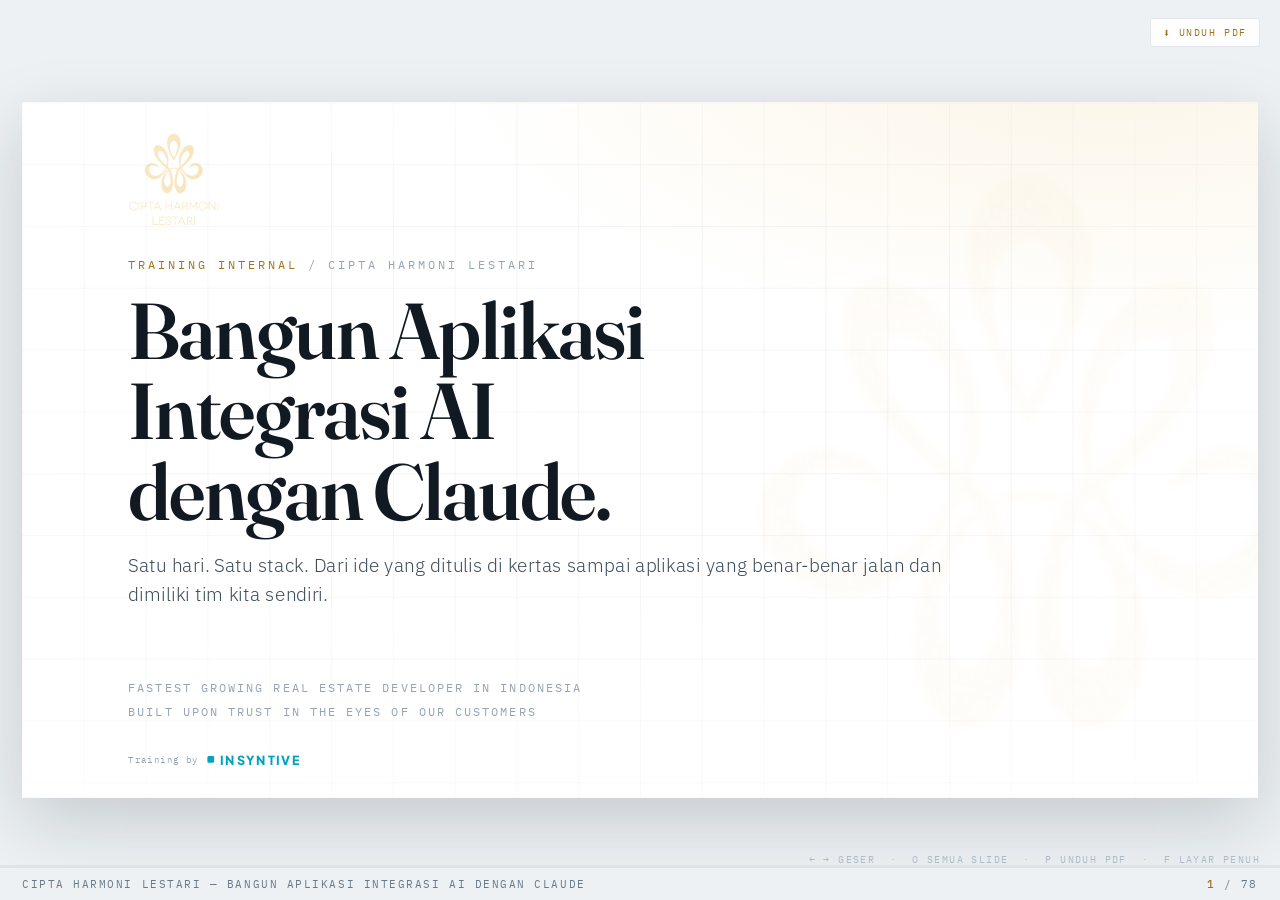
==== commit 9bd6e251: "Tambah menu download PDF untuk materi training Menambahkan cara mengunduh seluruh deck materi (78 sl" ====
--- a/index.html
+++ b/index.html
@@ -210,7 +210,7 @@
 .bar{display:grid;grid-template-columns:112px 1fr 62px;gap:14px;align-items:center;margin-bottom:13px;font-size:14.5px}
 .bar .lbl{color:var(--ink);font-weight:500}
 .bar .track{height:11px;background:var(--panel-2);border-radius:2px;overflow:hidden}
-.bar .fill{height:100%;width:0;background:linear-gradient(90deg,var(--gold-ink),var(--gold-bright));border-radius:2px}
+.bar .fill{display:block;height:100%;width:0;background:linear-gradient(90deg,var(--gold-ink),var(--gold-bright));border-radius:2px}
 .bar .fill.t{background:linear-gradient(90deg,#0E5F56,#2AA294)}
 .bar .val{font-family:var(--mono);font-size:13px;color:var(--gold-ink);text-align:right;font-weight:600}
 
@@ -326,6 +326,49 @@
 .ov .t{font-size:13.5px;margin-top:5px;color:var(--ink-2);line-height:1.35}
 #help{position:fixed;right:20px;bottom:34px;z-index:41;font-family:var(--mono);font-size:10px;letter-spacing:.14em;color:#AEBAC5;text-transform:uppercase}
 :focus-visible{outline:2px solid var(--gold);outline-offset:3px}
+
+/* ============ TOMBOL UNDUH PDF ============ */
+#pdfbtn{
+  position:fixed;right:20px;top:18px;z-index:42;cursor:pointer;
+  font-family:var(--mono);font-size:10px;letter-spacing:.16em;text-transform:uppercase;
+  color:var(--gold-ink);background:rgba(255,255,255,.92);border:1px solid var(--line);
+  border-radius:3px;padding:7px 12px;display:flex;align-items:center;gap:7px;
+  transition:border-color .15s ease,background .15s ease,color .15s ease}
+#pdfbtn:hover{border-color:var(--gold);background:#fff;color:var(--ink)}
+#pdfbtn .ic{font-size:12px;line-height:1}
+#pdfhint{
+  position:fixed;inset:0;z-index:70;display:none;place-items:center;
+  background:rgba(237,241,244,.94);font-family:var(--mono);text-align:center;padding:24px}
+#pdfhint.on{display:grid}
+#pdfhint p{max-width:34em;margin:0;font-size:12px;line-height:1.9;letter-spacing:.1em;
+  text-transform:uppercase;color:var(--ink-3)}
+#pdfhint b{color:var(--gold-ink);font-weight:500}
+
+/* ============ CETAK / SIMPAN SEBAGAI PDF ============
+   Saat dicetak semua slide dirender berurutan, satu slide satu halaman
+   landscape 1280×720. Animasi dimatikan dan elemen yang biasanya tumbuh
+   lewat animasi (bar, meter, timeline, garis SVG) dipaksa ke keadaan akhir
+   supaya tidak tercetak kosong. */
+@media print{
+  @page{ size:13.333in 7.5in; margin:0 }
+  html,body{height:auto;overflow:visible;background:#fff}
+  body{-webkit-print-color-adjust:exact;print-color-adjust:exact}
+  #hud,#help,#overview,#pdfbtn,#pdfhint{display:none!important}
+  #viewport{position:static;display:block;place-items:initial}
+  #stage{width:1280px;height:auto;transform:none!important;box-shadow:none}
+  .slide{
+    position:relative;inset:auto;display:flex!important;
+    width:1280px;height:720px;
+    break-inside:avoid;page-break-inside:avoid;
+    break-after:page;page-break-after:always}
+  .slide:last-child{break-after:auto;page-break-after:auto}
+  .slide [data-a],.slide .rule,.slide svg.flow .link,
+  .slide .bar .fill,.slide .meter i,.slide .tlprog,.slide .tlmark{animation:none!important}
+  .bar .fill,.meter i{width:var(--w)}
+  .tlprog{width:100%}
+  .tlmark{display:none} /* penanda yang bergerak hanya relevan saat dipresentasikan */
+  svg.flow .link{stroke-dashoffset:0!important}
+}
 </style>
 </head>
 <body>
@@ -344,20 +387,21 @@
 </section>
 
 <!-- 2 · PROMISE -->
-<section class="slide" data-act="Pembuka" data-title="Yang kita bawa pulang">
+<section class="slide" data-act="Pembuka" data-title="Empat fitur yang kita bangun">
   <p class="eyebrow" data-a="left" style="--i:0">Janji hari ini</p>
-  <h2 data-a="rise" style="--i:1">Kita tidak pulang membawa catatan.<br>Kita pulang membawa aplikasi yang jalan.</h2>
+  <h2 data-a="rise" style="--i:1">Empat fitur yang kita bangun hari ini.</h2>
   <div class="rule" style="--i:2"></div>
   <div class="body-area">
+    <p class="lede" data-a="fade" style="--i:3;margin-bottom:22px">Bukan contoh, bukan demo. Empat-empatnya benar-benar jalan di satu alamat yang bisa dibuka dari HP siapa pun — sebelum kita pulang sore ini.</p>
     <div class="cols c4">
-      <div class="card" data-a="rise" style="--i:3"><span class="tag">Hasil 01</span><h3>Web App</h3><p class="sub">Aplikasi multi-halaman yang benar-benar berfungsi, bukan sekadar tampilan.</p></div>
-      <div class="card" data-a="rise" style="--i:4"><span class="tag">Hasil 02</span><h3>RAG</h3><p class="sub">Dokumen milik kita sendiri, bisa ditanyai pakai bahasa sehari-hari.</p></div>
-      <div class="card" data-a="rise" style="--i:5"><span class="tag">Hasil 03</span><h3>Chatbot</h3><p class="sub">Pintu masuk lain ke data yang sama — cuma bentuknya percakapan.</p></div>
-      <div class="card teal" data-a="rise" style="--i:6"><span class="tag">Tantangan</span><h3>Satu menu bebas</h3><p class="sub">Terserah kita. Tim kita yang menentukan. Bagian inilah yang kami nilai.</p></div>
-    </div>
-    <div class="callout" data-a="rise" style="--i:8;margin-top:26px">
+      <div class="card" data-a="rise" style="--i:4"><span class="tag">Fitur 01</span><h3>Web App</h3><p class="sub">Beberapa halaman yang saling nyambung, dan datanya benar-benar tersimpan — bukan cuma tampilan.</p></div>
+      <div class="card" data-a="rise" style="--i:5"><span class="tag">Fitur 02</span><h3>Tanya Dokumen</h3><p class="sub">Upload spesifikasi atau kontrak kita, lalu tanya isinya pakai bahasa sehari-hari. Nama tekniknya RAG.</p></div>
+      <div class="card" data-a="rise" style="--i:6"><span class="tag">Fitur 03</span><h3>Chatbot</h3><p class="sub">Pintu masuk lain ke data yang sama — cuma bentuknya ngobrol, dan dia ingat pertanyaan sebelumnya.</p></div>
+      <div class="card teal" data-a="rise" style="--i:7"><span class="tag">Fitur 04 · tantangan</span><h3>Satu menu bebas</h3><p class="sub">Terserah kita. Tim kita yang menentukan mau bikin apa. Bagian inilah yang kami nilai.</p></div>
+    </div>
+    <div class="callout" data-a="rise" style="--i:9;margin-top:22px">
       <span class="k">Aturan dasar</span>
-      <p>Semuanya jalan di infrastruktur yang kita kontrol sendiri. Tidak ada akun trial yang tiba-tiba menyandera data kita dua bulan lagi.</p>
+      <p>Semuanya jalan di akun yang kita pegang sendiri. Tidak ada akun coba-coba yang dua bulan lagi tiba-tiba menyandera data kita.</p>
     </div>
   </div>
 </section>
@@ -365,12 +409,12 @@
 <!-- 3 · AGENDA -->
 <section class="slide" data-act="Pembuka" data-title="Susunan hari ini">
   <p class="eyebrow" data-a="left" style="--i:0">Susunan hari ini</p>
-  <h2 data-a="rise" style="--i:1">3 sesi, sebelum kita build aplikasinya.</h2>
+  <h2 data-a="rise" style="--i:1">Tiga sesi, sebelum kita mulai bikin aplikasinya.</h2>
   <div class="rule" style="--i:2"></div>
   <div class="body-area">
     <div class="cols c3">
       <div class="card" data-a="rise" style="--i:3">
-        <span class="tag">Sesi 01 · ±60 menit</span><h3>Kenali tools-nya</h3>
+        <span class="tag">Sesi 01 · ±60 menit</span><h3>Kenalan sama alatnya</h3>
         <p class="sub">Claude itu bukan satu benda. Ada modelnya, ada tempat kerjanya, dan kita perlu tahu kapan buka yang mana.</p>
         <div class="chips"><span class="chip">Model</span><span class="chip">Chat</span><span class="chip">Projects</span><span class="chip">Artifacts</span><span class="chip">Cowork</span><span class="chip">Code</span><span class="chip">Design</span></div>
       </div>
@@ -385,7 +429,7 @@
         <div class="chips"><span class="chip teal">Next.js</span><span class="chip teal">Vercel</span><span class="chip teal">Postgres</span><span class="chip teal">Blob</span></div>
       </div>
     </div>
-    <p class="sub" data-a="fade" style="--i:7;margin-top:26px;font-size:14px">Sesi 1 dan 2 ada supaya Sesi 3 tidak terasa seperti sulap. Kalau kita paham cara kerja tools-nya, kita bisa memperbaiki sendiri saat ngadat — dan pasti akan ada momen ngadat.</p>
+    <p class="sub" data-a="fade" style="--i:7;margin-top:26px;font-size:14px">Sesi 1 dan 2 ada supaya Sesi 3 tidak terasa seperti sulap. Kalau kita paham cara kerja alatnya, kita bisa benerin sendiri waktu ngadat — dan pasti ada momen ngadatnya.</p>
   </div>
 </section>
 
@@ -400,19 +444,19 @@
 <!-- 5 · MODEL VS SURFACE -->
 <section class="slide" data-act="Sesi 01" data-title="Model vs fitur">
   <p class="eyebrow" data-a="left" style="--i:0">Pertama, luruskan dulu</p>
-  <h2 data-a="rise" style="--i:1">Kata "Claude" itu menunjuk dua hal yang berbeda.</h2>
+  <h2 data-a="rise" style="--i:1">Kata "Claude" sebenarnya menunjuk dua hal yang berbeda.</h2>
   <div class="rule" style="--i:2"></div>
   <div class="split">
     <div>
       <div class="card" data-a="rise" style="--i:3">
         <span class="tag">Lapis 1 — Model AI</span>
         <h3>Keluarga model</h3>
-        <p class="sub">Anthropic melatih beberapa tingkat model: Haiku, Sonnet, Opus, Fable, Mythos. Karakternya sama, tenaganya dan harganya beda.</p>
+        <p class="sub">Anthropic bikin beberapa tingkat model: Haiku, Sonnet, Opus, Fable, Mythos. Karakternya sama; yang beda tenaga dan harganya.</p>
       </div>
       <div class="card teal" data-a="rise" style="--i:4;margin-top:16px">
         <span class="tag">Lapis 2 — Fitur Claude</span>
-        <h3>Fitur / surface</h3>
-        <p class="sub">Chat, Projects, Artifacts, Tasks, Cowork, Claude Code, Claude Design. Ini soal <em>di mana</em> kita bekerja. Masing-masing memberi Claude "tangan" yang berbeda.</p>
+        <h3>Fitur / tempat kerja</h3>
+        <p class="sub">Chat, Projects, Artifacts, Tasks, Cowork, Claude Code, Claude Design. Ini soal <em>di mana</em> kita bekerja. Tiap tempat kasih Claude "tangan" yang beda-beda.</p>
       </div>
       <p class="sub" data-a="fade" style="--i:6;margin-top:16px;font-size:14px">Salah pilih fitur dampaknya jauh lebih besar daripada salah pilih model. Sayangnya kebanyakan orang malah sibuk memutar tombol yang satunya.</p>
     </div>
@@ -455,7 +499,7 @@
     <div class="ladder">
       <div class="rung" data-a="left" style="--i:3">
         <div class="name">Haiku 4.5<small>Kelas cepat</small></div>
-        <div class="use">Volume besar, risiko kecil. Klasifikasi, pelabelan, ekstraksi data, pencarian singkat. Cukup murah untuk dipasang di dalam alur produk.</div>
+        <div class="use">Buat kerjaan yang jumlahnya banyak tapi risikonya kecil: memilah, memberi label, menarik data dari teks, mencari cepat. Cukup murah buat dipasang permanen di dalam aplikasi.</div>
         <div class="meter" style="--i:3"><i style="--w:28%"></i></div><div class="price">$1 / $5<small>per juta token</small></div>
       </div>
       <div class="rung" data-a="left" style="--i:4">
@@ -465,7 +509,7 @@
       </div>
       <div class="rung" data-a="left" style="--i:5">
         <div class="name" style="color:var(--gold-ink)">Opus 5<small>Andalan</small></div>
-        <div class="use">Rilis 24 Juli 2026. Untuk kerja panjang yang berjalan sendiri, refactor besar, dan masalah yang belum jelas bentuknya. Ini yang kita pakai hari ini.</div>
+        <div class="use">Rilis 24 Juli 2026. Buat kerjaan panjang yang jalan sendiri, rombakan kode besar, dan masalah yang belum jelas bentuknya. Ini yang kita pakai hari ini.</div>
         <div class="meter" style="--i:5"><i style="--w:88%"></i></div><div class="price">$5 / $25<small>per juta token</small></div>
       </div>
       <div class="rung" data-a="left" style="--i:6">
@@ -479,7 +523,7 @@
         <div class="meter" style="--i:7"><i style="--w:100%"></i></div><div class="price">—<small>tidak tersedia</small></div>
       </div>
     </div>
-    <p class="sub" data-a="fade" style="--i:9;margin-top:18px;font-size:13.5px">Harga di atas adalah tarif API per juta token, input / output. Kalau kita pakai langganan Pro atau Max, kita tidak ditagih per token — tapi tangga ini tetap berguna buat tahu siapa yang lagi berpikir untuk kita.</p>
+    <p class="sub" data-a="fade" style="--i:9;margin-top:18px;font-size:13.5px">Harga di atas itu tarif API per satu juta <em>token</em>, masuk / keluar. Token itu potongan kata — kira-kira 750 kata Bahasa Indonesia setara 1.000 token. Kalau kita pakai langganan Pro atau Max, kita tidak ditagih per token; tangga ini tetap berguna buat tahu siapa yang lagi berpikir untuk kita.</p>
   </div>
 </section>
 
@@ -526,7 +570,7 @@
       <div class="surface" data-a="pop" style="--i:6"><svg class="glyph" viewBox="0 0 40 40" aria-hidden="true">
 <circle class="gs" cx="19" cy="21" r="13"/><path class="gs2" d="M19 21h6"/>
 <path class="gs" d="M19 21v-8"><animateTransform attributeName="transform" type="rotate" from="0 19 21" to="360 19 21" dur="3.2s" repeatCount="indefinite"/></path>
-<path class="gs" stroke="var(--teal)" d="M26 30l3 3 6-7" stroke-width="2.4"><animate attributeName="opacity" values="0;0;1;1;0" keyTimes="0;.6;.7;.95;1" dur="3.2s" repeatCount="indefinite"/></path></svg><div class="ico">Fitur 04</div><h3>Tasks &amp; Scheduled</h3><p>Pekerjaan yang jalan tanpa kita di ruangan. Harian, mingguan, atau saat dipicu.</p></div>
+<path class="gs" stroke="var(--teal)" d="M26 30l3 3 6-7" stroke-width="2.4"><animate attributeName="opacity" values="0;0;1;1;0" keyTimes="0;.6;.7;.95;1" dur="3.2s" repeatCount="indefinite"/></path></svg><div class="ico">Fitur 04</div><h3>Tasks &amp; Scheduled</h3><p>Kerjaan yang jalan waktu kita tidak di tempat. Harian, mingguan, atau begitu ada pemicunya.</p></div>
     </div>
     <div class="cols c3">
       <div class="surface" data-a="pop" style="--i:7"><svg class="glyph" viewBox="0 0 40 40" aria-hidden="true">
@@ -536,7 +580,7 @@
 <animate attributeName="opacity" values="0;1;1;0" keyTimes="0;.12;.72;.8" dur="2.4s" repeatCount="indefinite"/></rect></svg><div class="ico">Fitur 05</div><h3>Cowork</h3><p>Claude yang punya tangan. Bisa membuka dan menulis file kita yang asli, plus aplikasi yang tersambung, lalu mengerjakannya tahap demi tahap sampai selesai.</p></div>
       <div class="surface" data-a="pop" style="--i:8"><svg class="glyph" viewBox="0 0 40 40" aria-hidden="true">
 <rect class="gs" x="3" y="8" width="34" height="25" rx="2.5"/><path class="gs" d="M9 16l5 5-5 5"/>
-<rect class="gf" x="17" y="24" width="14" height="2.4" rx="1"><animate attributeName="width" values="0;14;14;0" keyTimes="0;.45;.8;1" dur="2.6s" repeatCount="indefinite"/></rect></svg><div class="ico">Fitur 06</div><h3>Claude Code</h3><p>Tempat kerjanya para engineer. Menulis, memperbaiki, dan merilis kode di seluruh repository.</p></div>
+<rect class="gf" x="17" y="24" width="14" height="2.4" rx="1"><animate attributeName="width" values="0;14;14;0" keyTimes="0;.45;.8;1" dur="2.6s" repeatCount="indefinite"/></rect></svg><div class="ico">Fitur 06</div><h3>Claude Code</h3><p>Tempat kerjanya orang teknis. Menulis, memperbaiki, dan menayangkan kode — sekaligus di seluruh isi project.</p></div>
       <div class="surface" data-a="pop" style="--i:9"><svg class="glyph" viewBox="0 0 40 40" aria-hidden="true">
 <rect class="gs" x="9" y="10" width="24" height="20" rx="2">
 <animate attributeName="width" values="24;15;24" dur="2.8s" repeatCount="indefinite"/>
@@ -559,7 +603,7 @@
         <li>Teman berpikir: menguji rencana sebelum kita keluarkan anggarannya.</li>
         <li>Menyusun draf: proposal, jawaban tender, berita acara serah terima, email yang sulit ditulis.</li>
         <li>Analisis: tempel tabel, kontrak, atau spesifikasi, lalu cecar isinya.</li>
-        <li>Pencarian web dan upload file tersedia — tapi hanya untuk yang kita berikan sendiri.</li>
+        <li>Bisa cari di web dan bisa terima file — tapi cuma file yang kita kasih sendiri.</li>
       </ul>
       <div class="callout" data-a="rise" style="--i:4;margin-top:6px">
         <span class="k">Batasnya</span>
@@ -596,7 +640,7 @@
         <li><strong>Project knowledge</strong> — masukkan standar, daftar harga, template, dan spesifikasi yang selama ini dilampirkan berulang-ulang.</li>
         <li><strong>Instruksi khusus</strong> — "kita bekerja untuk tim penjualan CHL, harga selalu dalam rupiah, jangan pernah menjanjikan tanggal serah terima".</li>
         <li><strong>Bisa dibagikan ke tim</strong> — satu orang menyiapkannya dengan benar, semua orang ikut menikmati.</li>
-        <li>Setiap percakapan di dalam project dimulai dengan konteks yang sudah lengkap.</li>
+        <li>Tiap obrolan baru di dalam project langsung mulai dengan bekal yang lengkap.</li>
       </ul>
       <div class="callout teal" data-a="rise" style="--i:4;margin-top:6px">
         <span class="k">Untuk CHL</span>
@@ -604,12 +648,12 @@
       </div>
     </div>
     <div class="card" data-a="rise" style="--i:5;padding:24px">
-      <span class="tag">Anatomi project yang bagus</span>
+      <span class="tag">Isi project yang bagus</span>
       <table class="grid" style="margin-top:6px">
         <tr><td class="k">Nama</td><td>Sales &amp; Marketing — CHL</td></tr>
         <tr><td class="k">Isi</td><td>Daftar harga, spesifikasi unit, syarat promo, redaksi baku SPK, kumpulan pertanyaan dari 200 calon pembeli terakhir</td></tr>
         <tr><td class="k">Instruksi</td><td>Pakai Bahasa Indonesia kecuali diminta lain. Jangan mengarang ketersediaan unit. Tandai apa pun yang perlu ditinjau legal.</td></tr>
-        <tr><td class="k">Pemilik</td><td>Satu orang yang namanya jelas, bertugas menjaga isinya tetap terbarui</td></tr>
+        <tr><td class="k">Pemilik</td><td>Satu orang dengan nama yang jelas, tugasnya menjaga isinya tetap terbaru</td></tr>
       </table>
       <p class="sub" style="margin-top:14px;font-size:13.5px">Project tanpa pemilik akan basi dalam enam minggu. Tunjuk orangnya sejak hari pertama.</p>
     </div>
@@ -626,7 +670,7 @@
       <div class="card" data-a="rise" style="--i:3"><span class="tag">Bisa dipakai</span><h3>Aplikasi hidup</h3><p class="sub">Kalkulator, formulir, atau dasbor yang langsung bisa dipakai di panel jawaban. Diklik, bukan dibaca.</p></div>
       <div class="card" data-a="rise" style="--i:4"><span class="tag">Tidak hilang</span><h3>Dokumen</h3><p class="sub">Naskah panjang yang tidak ikut hilang waktu percakapannya ditutup, dan bisa diedit per bagian.</p></div>
       <div class="card" data-a="rise" style="--i:5"><span class="tag">Bisa direvisi</span><h3>Punya versi</h3><p class="sub">"Ubah grafiknya jadi bertumpuk, buang Q1" — dia meng-edit di tempat, bukan mengulang dari nol.</p></div>
-      <div class="card" data-a="rise" style="--i:6"><span class="tag">Bisa dibagi</span><h3>Tinggal kirim link</h3><p class="sub">Terbitkan link-nya. Rekan kita memakai alatnya tanpa pernah melihat perintahnya.</p></div>
+      <div class="card" data-a="rise" style="--i:6"><span class="tag">Bisa dibagi</span><h3>Tinggal kirim link</h3><p class="sub">Tinggal terbitkan link-nya. Rekan kita pakai alatnya tanpa perlu tahu perintah apa yang kita tulis.</p></div>
     </div>
     <div class="callout" data-a="rise" style="--i:8;margin-top:24px">
       <span class="k">Coba hari ini</span>
@@ -657,11 +701,11 @@
         </svg>Tiga jadwal yang layak dipasang di CHL</span>
       <table class="grid" style="margin-top:6px">
         <tr><th>Kapan</th><th>Tugasnya</th></tr>
-        <tr><td class="k">Hari kerja 07.00</td><td>Rangkum laporan lapangan kemarin jadi satu daftar pengecualian — hanya yang meleset saja.</td></tr>
+        <tr><td class="k">Hari kerja 07.00</td><td>Rangkum laporan lapangan kemarin jadi satu daftar — cukup yang melesetnya saja.</td></tr>
         <tr><td class="k">Senin 08.00</td><td>Tarik prospek minggu lalu, kelompokkan berdasarkan alasan penolakan, tandai tiga teratas.</td></tr>
         <tr><td class="k">Akhir bulan</td><td>Cocokkan progress claim dengan jadwal, lalu jelaskan kenapa ada selisihnya.</td></tr>
       </table>
-      <p class="sub" style="margin-top:14px;font-size:13.5px">Ketiganya adalah laporan yang sekarang masih dibuat manual oleh seseorang setiap Senin pagi.</p>
+      <p class="sub" style="margin-top:14px;font-size:13.5px">Ketiganya laporan yang sekarang masih dikerjakan manual oleh seseorang tiap Senin pagi.</p>
     </div>
   </div>
 </section>
@@ -701,10 +745,10 @@
     <div>
       <p class="lede" data-a="rise" style="--i:2">Tempat kerja yang akan membangun aplikasi kita siang nanti.</p>
       <ul class="clean" data-a="rise" style="--i:3">
-        <li>Bekerja di seluruh repository, bukan satu file — dia membaca konteksnya dulu sebelum menulis.</li>
-        <li>Menjalankan perintah, membaca pesan errornya, memperbaiki, lalu mencoba lagi dalam satu putaran.</li>
+        <li>Kerjanya di seluruh isi project, bukan satu file — dibaca dulu semuanya, baru menulis.</li>
+        <li>Jalankan, baca pesan errornya, perbaiki, coba lagi — satu putaran itu dia yang lakukan sendiri.</li>
         <li>Ada di browser lewat <span class="mono">claude.ai/code</span> — itu yang kita pakai hari ini, tanpa memasang apa pun. Tersedia juga di terminal, VS Code / JetBrains, dan aplikasi desktop.</li>
-        <li>Bisa commit, membuat branch, dan membuka pull request langsung ke GitHub.</li>
+        <li>Bisa menyimpan perubahan (<em>commit</em>), bikin cabang kerja (<em>branch</em>), dan mengajukan perubahan langsung ke GitHub.</li>
       </ul>
       <div class="callout" data-a="rise" style="--i:4;margin-top:6px">
         <span class="k">Aturan hari ini</span>
@@ -739,8 +783,8 @@
       <p class="lede" data-a="rise" style="--i:2">Ceritakan, klik, lalu perdebatkan — sebelum ada yang menulis kode.</p>
       <ul class="clean" data-a="rise" style="--i:3">
         <li>Dari kalimat jadi prototype: layar, alur, slide, dan lembar ringkas yang benar-benar bisa diklik.</li>
-        <li>Perbaikan lewat percakapan, komentar di tempat, edit langsung, atau slider yang dibuatkan Claude.</li>
-        <li>Bisa mempelajari design system kita — warna, huruf, dan komponen dipakai otomatis.</li>
+        <li>Revisinya lewat ngobrol, tempel komentar di layarnya, edit langsung, atau geser slider yang dibuatkan Claude.</li>
+        <li>Dia bisa belajar panduan tampilan kita — warna, huruf, dan komponennya langsung dipakai otomatis.</li>
         <li>Hasilnya tinggal dilempar ke Claude Code buat dibangun — tanpa salin-tempel.</li>
       </ul>
       <div class="callout teal" data-a="rise" style="--i:4;margin-top:6px">
@@ -767,9 +811,9 @@
     <div class="cols c5">
       <div class="card tight" data-a="rise" style="--i:3"><span class="tag">01</span><h3 style="font-size:18px">Styles</h3><p class="sub">Ajarkan gaya bahasa kantor sekali saja. Resmi untuk klien, lugas untuk internal.</p></div>
       <div class="card tight" data-a="rise" style="--i:4"><span class="tag">02</span><h3 style="font-size:18px">Preferences</h3><p class="sub">Aturan tetap yang ikut ke semua percakapan. Peran kita, kebiasaan kita, hal yang kita tidak suka.</p></div>
-      <div class="card tight" data-a="rise" style="--i:5"><span class="tag">03</span><h3 style="font-size:18px">Memory</h3><p class="sub">Membawa konteks antar percakapan supaya kita berhenti mengulang cerita. Bisa dimatikan.</p></div>
+      <div class="card tight" data-a="rise" style="--i:5"><span class="tag">03</span><h3 style="font-size:18px">Memory</h3><p class="sub">Dia ingat obrolan sebelumnya, jadi kita berhenti mengulang cerita dari awal. Bisa dimatikan.</p></div>
       <div class="card tight" data-a="rise" style="--i:6"><span class="tag">04</span><h3 style="font-size:18px">Skills</h3><p class="sub">Prosedur kantor yang bisa dipakai ulang — format laporan kita, aturan penamaan kita — dipanggil pas dibutuhkan.</p></div>
-      <div class="card tight" data-a="rise" style="--i:7"><span class="tag">05</span><h3 style="font-size:18px">Connectors</h3><p class="sub">Sambungan MCP ke Drive, GitHub, Notion, M365, dan sistem internal. Ini pintunya ke data kita.</p></div>
+      <div class="card tight" data-a="rise" style="--i:7"><span class="tag">05</span><h3 style="font-size:18px">Connectors</h3><p class="sub">Sambungan ke Drive, GitHub, Notion, M365, dan sistem internal. Ini pintu masuknya ke data kita.</p></div>
     </div>
     <div class="callout" data-a="rise" style="--i:9;margin-top:26px">
       <span class="k">Paling untung</span>
@@ -809,7 +853,7 @@
       <tr><td class="k">Mengolah file di komputer kita</td><td class="yes">Cowork</td><td>Satu-satunya fitur yang punya akses file sungguhan.</td></tr>
       <tr><td class="k">Sesuatu berjalan tanpa kita</td><td class="yes">Scheduled tasks</td><td>Kerjaan yang itu-itu terus tidak perlu menunggu ada orang yang mengklik.</td></tr>
       <tr><td class="k">Memutuskan bentuk produknya</td><td class="yes">Claude Design</td><td>Selama kodenya belum ada, mengubahnya masih murah.</td></tr>
-      <tr><td class="k">Membangun dan merilis aplikasinya</td><td class="yes">Claude Code</td><td>Paham seluruh repository dan punya putaran build sendiri.</td></tr>
+      <tr><td class="k">Membangun dan merilis aplikasinya</td><td class="yes">Claude Code</td><td>Paham seluruh isi project, dan bisa uji-coba sendiri sampai jalan.</td></tr>
     </table>
   </div>
 </section>
@@ -834,14 +878,14 @@
       <div class="bar" data-a="fade" style="--i:6"><span class="lbl">Grok</span><span class="track"><span class="fill" style="--w:4.5%"></span></span><span class="val">2,4%</span></div>
       <div class="bar" data-a="fade" style="--i:7"><span class="lbl">Copilot</span><span class="track"><span class="fill" style="--w:2.4%"></span></span><span class="val">1,3%</span></div>
       <div class="bar" data-a="fade" style="--i:8"><span class="lbl">Perplexity</span><span class="track"><span class="fill" style="--w:2.4%"></span></span><span class="val">1,3%</span></div>
-      <p class="sub" data-a="fade" style="--i:10;font-size:12.5px;margin-top:14px">Data Similarweb, pangsa kunjungan web tujuh asisten terbesar. Pemakaian lewat aplikasi menambah 15–60% lagi tergantung produknya, jadi anggap ini gambaran kasar, bukan papan skor.</p>
+      <p class="sub" data-a="fade" style="--i:10;font-size:12.5px;margin-top:14px">Data Similarweb, dihitung dari kunjungan web tujuh asisten terbesar. Pemakaian lewat aplikasi HP menambah 15–60% lagi, tergantung produknya, jadi anggap ini gambaran kasar, bukan papan skor.</p>
     </div>
     <div>
       <div class="card" data-a="rise" style="--i:6;padding:24px">
         <span class="tag">Angka yang lebih penting</span>
         <div class="stat">+855%<small>pertumbuhan kunjungan Claude dalam setahun</small></div>
         <div class="rule" style="margin:20px 0 16px"></div>
-        <p class="sub">Basisnya kecil, kurvanya curam. ChatGPT turun dari 79% ke 53,9% dalam dua belas bulan — bukan karena mengecil, tapi karena yang lain tumbuh mengelilinginya.</p>
+        <p class="sub">Angkanya memang masih kecil, tapi naiknya curam. ChatGPT turun dari 79% ke 53,9% dalam dua belas bulan — bukan karena mengecil, tapi karena yang lain tumbuh mengelilinginya.</p>
         <p class="sub" style="margin-top:12px">Kesimpulan yang berguna buat CHL: <em>pasarnya sedang terpecah, jadi jangan menikah dengan satu vendor.</em> Bangun sistem yang modelnya bisa diganti.</p>
       </div>
     </div>
@@ -855,13 +899,13 @@
   <div class="rule" style="--i:2"></div>
   <div class="body-area">
     <div class="cols c4" style="row-gap:18px">
-      <div class="card tight" data-a="rise" style="--i:3"><span class="tag">OpenAI</span><h3 style="font-size:19px">ChatGPT</h3><p class="sub">Keluarga GPT-5.6. Serba bisa dan paling dikenal. Ekosistem plugin, gambar, dan custom GPT paling kaya.</p></div>
+      <div class="card tight" data-a="rise" style="--i:3"><span class="tag">OpenAI</span><h3 style="font-size:19px">ChatGPT</h3><p class="sub">Keluarga GPT-5.6. Serba bisa dan paling dikenal orang. Pilihan plugin, gambar, dan custom GPT-nya paling banyak.</p></div>
       <div class="card tight" data-a="rise" style="--i:4"><span class="tag">Google</span><h3 style="font-size:19px">Gemini</h3><p class="sub">Paling nempel di mana-mana: Workspace, Android, dan Search. Paket gratisnya juga paling royal.</p></div>
       <div class="card tight" data-a="rise" style="--i:5"><span class="tag">Anthropic</span><h3 style="font-size:19px">Claude</h3><p class="sub">Spesialis kerja teliti. Paling kuat untuk codebase besar, dokumen panjang, dan tugas panjang yang jalan sendiri.</p></div>
-      <div class="card tight" data-a="rise" style="--i:6"><span class="tag">Microsoft</span><h3 style="font-size:19px">Copilot</h3><p class="sub">Kekuatannya distribusi, bukan model. Kalau kantor kita hidup di M365, dia sudah ada di sana.</p></div>
-      <div class="card tight" data-a="rise" style="--i:7"><span class="tag">xAI</span><h3 style="font-size:19px">Grok</h3><p class="sub">Grok 4.5, fokus koding dan harganya agresif. Menempel di X.</p></div>
+      <div class="card tight" data-a="rise" style="--i:6"><span class="tag">Microsoft</span><h3 style="font-size:19px">Copilot</h3><p class="sub">Kuat karena sudah terpasang di mana-mana, bukan karena modelnya. Kalau kantor kita hidup di M365, dia sudah nongkrong di situ.</p></div>
+      <div class="card tight" data-a="rise" style="--i:7"><span class="tag">xAI</span><h3 style="font-size:19px">Grok</h3><p class="sub">Grok 4.5, fokus ke koding dan harganya berani murah. Nempel di X.</p></div>
       <div class="card tight" data-a="rise" style="--i:8"><span class="tag">DeepSeek</span><h3 style="font-size:19px">DeepSeek V4</h3><p class="sub">Model terbuka kelas atas, harganya sekitar seperdelapan. Bisa dipasang di server sendiri — itu yang bikin dia relevan buat kita.</p></div>
-      <div class="card tight" data-a="rise" style="--i:9"><span class="tag">Perplexity</span><h3 style="font-size:19px">Perplexity</h3><p class="sub">Mengutamakan pencarian. Menjawab lengkap dengan sumbernya. Lebih tepat disebut alat riset.</p></div>
+      <div class="card tight" data-a="rise" style="--i:9"><span class="tag">Perplexity</span><h3 style="font-size:19px">Perplexity</h3><p class="sub">Yang diutamakan pencarian, dan jawabannya selalu disertai sumber. Lebih pas disebut alat riset.</p></div>
       <div class="card tight teal" data-a="rise" style="--i:10"><span class="tag">Meta</span><h3 style="font-size:19px">Llama / Muse</h3><p class="sub">Model terbuka yang bikin "pasang sendiri di server kantor" jadi hal biasa.</p></div>
     </div>
   </div>
@@ -875,15 +919,15 @@
   <div class="body-area">
     <table class="grid" data-a="rise" style="--i:3">
       <tr><th style="width:26%">Pekerjaannya</th><th>Claude</th><th>ChatGPT</th><th>Gemini</th><th style="width:28%">Catatan</th></tr>
-      <tr><td class="k">Codebase besar, refactor</td><td class="yes">Terkuat</td><td>Bagus</td><td>Bagus</td><td>Claude jadi mesin di balik sebagian besar alat koding yang serius.</td></tr>
-      <tr><td class="k">Tulisan yang tidak terasa AI</td><td class="yes">Terkuat</td><td>Bagus</td><td>Cukup</td><td>Paling patuh mengikuti instruksi nada bahasa.</td></tr>
-      <tr><td class="k">Gambar &amp; multimodal</td><td class="no">Terlemah</td><td class="yes">Terkuat</td><td class="yes">Kuat</td><td>Ini alasan stack kita memanggil OpenAI untuk gambar.</td></tr>
+      <tr><td class="k">Kode besar, rombak ulang</td><td class="yes">Terkuat</td><td>Bagus</td><td>Bagus</td><td>Claude jadi mesin di balik sebagian besar alat koding yang serius.</td></tr>
+      <tr><td class="k">Tulisan yang tidak terasa AI</td><td class="yes">Terkuat</td><td>Bagus</td><td>Cukup</td><td>Paling nurut waktu diminta pakai nada bahasa tertentu.</td></tr>
+      <tr><td class="k">Gambar, suara, video</td><td class="no">Terlemah</td><td class="yes">Terkuat</td><td class="yes">Kuat</td><td>Ini alasan aplikasi kita memanggil OpenAI untuk urusan gambar.</td></tr>
       <tr><td class="k">Pencarian web langsung</td><td>Bagus</td><td>Kuat</td><td class="yes">Terkuat</td><td>Google punya mesin pencarinya sendiri — susah dikejar di baris ini.</td></tr>
       <tr><td class="k">Integrasi Office / Workspace</td><td>Bagus</td><td>Kuat</td><td class="yes">Terkuat</td><td>Tergantung kantor kita sudah langganan yang mana.</td></tr>
-      <tr><td class="k">Harga untuk kemampuan setara</td><td>Sedang</td><td>Sedang</td><td>Sedang</td><td class="k" style="color:var(--teal)">DeepSeek menang telak — sekitar ⅛ harga keluaran.</td></tr>
-      <tr><td class="k">Tugas panjang yang otonom</td><td class="yes">Terkuat</td><td>Bagus</td><td>Cukup</td><td>Ini yang bikin membangun aplikasi dalam sehari jadi masuk akal.</td></tr>
+      <tr><td class="k">Harga untuk kemampuan setara</td><td>Sedang</td><td>Sedang</td><td>Sedang</td><td class="k" style="color:var(--teal)">DeepSeek menang telak — sekitar ⅛ harga untuk keluaran yang sama.</td></tr>
+      <tr><td class="k">Tugas panjang yang jalan sendiri</td><td class="yes">Terkuat</td><td>Bagus</td><td>Cukup</td><td>Ini yang bikin membangun aplikasi dalam sehari jadi masuk akal.</td></tr>
     </table>
-    <p class="sub" data-a="fade" style="--i:5;margin-top:18px;font-size:12.5px">Gabungan dari berbagai benchmark publik dan survei developer sampai pertengahan 2026. Yang di puncak berganti tiap beberapa bulan, tapi pola kekuatannya sudah stabil lebih dari setahun.</p>
+    <p class="sub" data-a="fade" style="--i:5;margin-top:18px;font-size:12.5px">Diringkas dari berbagai uji banding publik dan survei developer sampai pertengahan 2026. Yang di puncak berganti tiap beberapa bulan, tapi pola kekuatannya sudah stabil lebih dari setahun.</p>
   </div>
 </section>
 
@@ -902,7 +946,7 @@
       </ul>
       <div class="callout teal" data-a="rise" style="--i:5;margin-top:6px">
         <span class="k">Rancang begitu</span>
-        <p>Taruh pilihan model di satu config value. Kalau harga atau juaranya berganti — dan itu terjadi dua kali setahun — kita cukup mengubah satu baris.</p>
+        <p>Taruh pilihan modelnya di satu tempat saja — satu baris setelan. Kalau harga atau juaranya berganti — dan itu terjadi dua kali setahun — kita cukup mengubah satu baris.</p>
       </div>
     </div>
     <div class="card" data-a="rise" style="--i:6;padding:24px">
@@ -915,7 +959,7 @@
         <tr><td class="k">Fable 5</td><td>$10</td><td>$50</td></tr>
       </table>
       <div class="rule" style="margin:18px 0 14px"></div>
-      <p class="sub" style="font-size:13.5px">Dua tombol hemat yang jarang dipakai orang: <strong>prompt caching</strong> memangkas biaya input berulang sampai 90%, dan <strong>Batch API</strong> memotong 50% untuk pekerjaan yang tidak buru-buru.</p>
+      <p class="sub" style="font-size:13.5px">Dua tombol hemat yang jarang dipakai orang: <strong>prompt caching</strong> — menyimpan bagian perintah yang selalu diulang — memangkas biayanya sampai 90%, dan <strong>Batch API</strong> memotong 50% untuk pekerjaan yang tidak buru-buru.</p>
     </div>
   </div>
 </section>
@@ -927,8 +971,8 @@
   <div class="rule" style="--i:2"></div>
   <div class="body-area">
     <div class="cols c3">
-      <div class="card" data-a="rise" style="--i:3"><span class="tag">Alasan 01</span><h3>Kita sedang menulis kode</h3><p class="sub">Tugas hari ini adalah aplikasi multi-file yang dibangun dalam sekali duduk. Di kategori inilah jaraknya paling lebar dan paling konsisten.</p></div>
-      <div class="card" data-a="rise" style="--i:4"><span class="tag">Alasan 02</span><h3>Tempat kerjanya nyambung</h3><p class="sub">PRD, prototype, dan implementasi tinggal di satu keluarga produk. Makin sedikit serah terima, makin sedikit tempat untuk kehilangan alur.</p></div>
+      <div class="card" data-a="rise" style="--i:3"><span class="tag">Alasan 01</span><h3>Kita sedang menulis kode</h3><p class="sub">Tugas hari ini: aplikasi yang isinya banyak file, dibangun sekali duduk. Di jenis pekerjaan inilah jarak Claude dari yang lain paling lebar dan paling konsisten.</p></div>
+      <div class="card" data-a="rise" style="--i:4"><span class="tag">Alasan 02</span><h3>Tempat kerjanya nyambung</h3><p class="sub">PRD, prototype, dan pembangunannya ada di satu keluarga produk yang sama. Makin sedikit serah terima antar alat, makin sedikit tempat buat kehilangan alur.</p></div>
       <div class="card" data-a="rise" style="--i:5"><span class="tag">Alasan 03</span><h3>Ingatannya panjang</h3><p class="sub">Pembangunan delapan jam butuh alat yang masih ingat keputusan yang kita ambil pukul 09.30.</p></div>
     </div>
     <div class="callout" data-a="rise" style="--i:7;margin-top:26px">
@@ -1389,7 +1433,7 @@
     </div>
     <div class="card" data-a="rise" style="--i:10;padding:24px">
       <span class="tag">Yang tidak perlu kita siapkan</span>
-      <p class="sub">Database, storage, alamat publik, dan API key sudah diurus. Tidak ada server yang dipasang, tidak ada Docker, tidak ada kredensial yang diketik manual — Vercel menempelkannya sendiri. Di hari H kita cukup <em>connect</em> lalu <em>prompt</em>.</p>
+      <p class="sub">Database, storage, alamat publik, dan API key sudah diurus. Tidak ada server yang dipasang, tidak ada Docker, tidak ada kredensial yang diketik manual — Vercel menempelkannya sendiri. Di hari H kita cukup sambungkan, lalu tinggal nyuruh.</p>
       <div class="rule" style="margin:20px 0 16px"></div>
       <span class="tag">Poin terakhir yang paling menentukan</span>
       <p class="sub">Tim yang datang membawa masalah nyata — tunggakan serah terima unit, dokumen vendor yang berantakan, prospek yang tidak pernah ditindaklanjuti — akan selesai. Tim yang datang untuk "belajar AI" akan membuat aplikasi to-do list dan melupakannya hari Jumat.</p>
@@ -1528,10 +1572,11 @@
   <div class="split">
     <div>
       <ul class="clean sm" data-a="rise" style="--i:3">
+        <li><em>Repo</em> itu gudang kode satu project — semua file, plus catatan siapa mengubah apa dan kapan. Satu aplikasi, satu repo.</li>
         <li><strong>1 · Daftar di <span class="mono">github.com</span></strong> pakai email kantor, lalu klik verifikasi yang dikirim ke email itu. Yang sudah punya akun tinggal login — pastikan benar-benar bisa masuk.</li>
         <li><strong>2 · Tekan <em>New</em></strong> → nama repo <span class="mono">chl-[proyek]</span> → pilih <em>Private</em> → centang <em>Add a README</em> → <em>Create repository</em>.</li>
         <li><strong>3 · <span class="mono">Settings → Collaborators</span></strong> → undang satu rekan setim dengan akses <em>Write</em>. Repo jangan menggantung di satu orang.</li>
-        <li><strong>4 · Branch utamanya <span class="mono">main</span>.</strong> Pekerjaan masuk lewat branch lain, digabung ke <span class="mono">main</span> kalau sudah jalan.</li>
+        <li><strong>4 · Branch utamanya <span class="mono">main</span>.</strong> Kerjaan baru dikerjakan di cabang lain dulu, digabung ke <span class="mono">main</span> kalau sudah jalan.</li>
         <li><strong>5 · Hak akses untuk Claude diatur di langkah 03.</strong> Dari situlah Claude nanti bisa pull, commit, push, dan merge ke repo ini.</li>
       </ul>
       <div class="callout" data-a="rise" style="--i:4;margin-top:8px">
@@ -1565,13 +1610,13 @@
       <div class="shot"><figure><img src="img/01-gh-tombol-new.png" alt="Tombol New repository di GitHub"></figure>
         <div class="cap"><span class="num">01 · github.com</span><p>Dari dashboard GitHub, tombol hijau <b>New</b> di sebelah "Top repositories".</p></div></div>
       <div class="shot warn"><figure><img src="img/02-gh-buat-repo.png" alt="Form Create a new repository"></figure>
-        <div class="cap"><span class="num">02 · Perhatikan di sini</span><p><b>Add README masih Off.</b> Justru inilah yang membuat repo lahir benar-benar kosong — dan Vercel menolaknya beberapa menit kemudian.</p></div></div>
+        <div class="cap"><span class="num">02 · Perhatikan di sini</span><p><b>Add README masih Off.</b> Justru ini yang bikin repo-nya lahir benar-benar kosong — dan beberapa menit kemudian Vercel menolaknya.</p></div></div>
       <div class="shot"><figure><img src="img/03-gh-repo-kosong.png" alt="Halaman repo kosong dengan Quick setup"></figure>
         <div class="cap"><span class="num">03 · Repo kosong</span><p>Layar <b>Quick setup</b>. Klik <em>creating a new file</em>, buat <span class="mono">README.md</span>, commit — repo pun berisi.</p></div></div>
     </div>
     <div class="callout" data-a="rise" style="--i:3;margin-top:14px">
       <span class="k">Satu klik, satu macet</span>
-      <p>Perbedaan antara hari yang lancar dan sepuluh menit kebingungan cuma satu <em>toggle</em> di layar tengah. Nyalakan <b>Add README</b> sejak awal, dan macet pertama tidak pernah terjadi.</p>
+      <p>Beda antara hari yang lancar dan sepuluh menit kebingungan cuma satu <em>toggle</em> kecil di layar tengah. Nyalakan <b>Add README</b> sejak awal, dan macet pertama tidak pernah terjadi.</p>
     </div>
   </div>
 </section>
@@ -1620,7 +1665,7 @@
       <ul class="clean sm" data-a="rise" style="--i:3">
         <li><strong>1 · Buka Claude Code di browser</strong>, lalu pilih <em>Connect GitHub</em>.</li>
         <li><strong>2 · Di halaman GitHub yang terbuka, tekan <em>Authorize</em></strong>, lalu pilih repository mana yang boleh diakses — cukup repo kelompok kita, tidak perlu semuanya.</li>
-        <li><strong>3 · Berikan akses baca <em>dan</em> tulis.</strong> Tanpa akses tulis, Claude bisa membaca kode tapi tidak bisa commit, push, atau membuka pull request.</li>
+        <li><strong>3 · Berikan akses baca <em>dan</em> tulis.</strong> Tanpa akses tulis, Claude cuma bisa membaca kodenya — tidak bisa menyimpan, mengirim, atau mengajukan perubahan.</li>
         <li><strong>4 · Kembali ke Claude Code</strong>, pilih repo <span class="mono">chl-[proyek]</span> dan branch <span class="mono">main</span> untuk sesi ini.</li>
         <li><strong>5 · Uji sambungannya sekarang</strong> pakai prompt di kanan. Jangan menunggu sore baru tahu sambungannya belum jadi.</li>
       </ul>
@@ -1710,7 +1755,7 @@
         </ul>
         <div class="rule" style="margin:16px 0 12px"></div>
         <span class="tag">Bonus yang dipakai di langkah 10</span>
-        <p class="sub" style="font-size:13.5px">Tiap <em>branch</em> dapat alamat uji cobanya sendiri. Menguji perubahan tidak perlu merusak alamat utama yang sedang dilihat orang lain.</p>
+        <p class="sub" style="font-size:13.5px">Tiap <em>branch</em> dapat alamat uji cobanya sendiri. Jadi kita bisa mencoba perubahan tanpa merusak alamat utama yang sedang dibuka orang lain.</p>
       </div>
     </div>
   </div>
@@ -1727,7 +1772,7 @@
       <div class="shot"><figure><img src="img/05-vercel-import.png" alt="Daftar repo untuk diimport"></figure>
         <div class="cap"><span class="num">02 · Import</span><p>Repo GitHub muncul sendiri karena login memakai <b>Continue with GitHub</b>.</p></div></div>
       <div class="shot warn"><figure><img src="img/06-vercel-config.png" alt="Halaman konfigurasi project baru"></figure>
-        <div class="cap"><span class="num">03 · Perhatikan di sini</span><p><b>Application Preset: Other.</b> Tebakan inilah yang nanti mencari folder <span class="mono">public</span> dan menggagalkan build.</p></div></div>
+        <div class="cap"><span class="num">03 · Perhatikan di sini</span><p><b>Application Preset: Other.</b> Tebakan inilah yang nanti nyari folder <span class="mono">public</span> dan bikin build-nya gagal.</p></div></div>
       <div class="shot"><figure><img src="img/07-vercel-congrats.png" alt="Layar Congratulations setelah deploy"></figure>
         <div class="cap"><span class="num">04 · Hidup</span><p>Alamat publik menyala. Isinya <span class="mono">404</span> — memang begitu, repo baru berisi README.</p></div></div>
     </div>
@@ -1781,9 +1826,10 @@
     <div>
       
       <ul class="clean" data-a="rise" style="--i:3">
+        <li><strong>PRD itu apa?</strong> <em>Product Requirements Document</em> — dua halaman yang menjawab satu hal: aplikasi ini buat siapa, dan harus bisa apa saja.</li>
         <li><strong>Lampirkan contoh PRD dulu.</strong> Model meniru bentuk yang kita tunjukkan. Tunjukkan yang bagus, hasilnya bagus.</li>
-        <li><strong>Sebutkan stack-nya di dalam PRD.</strong> Next.js di Vercel, Vercel Postgres, Vercel Blob — ditulis, bukan diasumsikan.</li>
-        <li><strong>Dokumen ini jadi batasan untuk Claude Design.</strong> Design tidak boleh mengarang scope yang tidak ada di sini.</li>
+        <li><strong>Sebutkan <em>stack</em>-nya di dalam PRD</strong> — daftar alat yang dipakai. Next.js di Vercel, Vercel Postgres, Vercel Blob. Ditulis, bukan diasumsikan.</li>
+        <li><strong>Dokumen ini jadi batasan untuk Claude Design.</strong> Design tidak boleh mengarang cakupan yang tidak ada di sini.</li>
         <li><strong>Cukup dua halaman.</strong> PRD yang tidak pernah dibaca ulang cuma jadi hiasan.</li>
       </ul>
       <div class="callout" data-a="rise" style="--i:4;margin-top:6px">
@@ -1827,7 +1873,7 @@
     </table>
     <div class="callout teal" data-a="rise" style="--i:5;margin-top:20px">
       <span class="k">Cara mengujinya</span>
-      <p>Serahkan PRD kita ke tim lain tanpa menjelaskan apa pun. Kalau yang mereka bangun kita kenali, itu PRD. Kalau mereka balik bertanya "ini sebenarnya buat apa?", berarti tulisannya belum selesai.</p>
+      <p>Serahkan PRD kita ke tim lain tanpa menjelaskan apa pun. Kalau yang mereka bangun masih kita kenali, berarti itu PRD beneran. Kalau mereka balik bertanya "ini sebenarnya buat apa?", berarti tulisannya belum selesai.</p>
     </div>
   </div>
 </section>
@@ -1875,7 +1921,7 @@
     <div>
       
       <ul class="clean" data-a="rise" style="--i:3">
-        <li>Tempel PRD sebagai brief — itu pagar, bukan usulan. Minta satu prototype yang bisa diklik, bukan gambar mati.</li>
+        <li>Tempel PRD-nya sebagai arahan — itu pagar, bukan usulan. Minta satu prototype yang bisa diklik, bukan gambar mati.</li>
         <li>Sebutkan lagi stack yang sama supaya hasilnya bisa dibangun, bukan cuma gambar yang cantik.</li>
         <li>Klik prototypenya bareng orang yang nanti benar-benar memakainya. Perhatikan di mana dia ragu.</li>
         <li>Perbaiki lewat percakapan dan komentar sampai tidak ada lagi yang keberatan.</li>
@@ -1961,7 +2007,7 @@
       <ul class="clean sm" data-a="rise" style="--i:3">
         <li><strong>1 · Dari hasil design, pilih transfer</strong> — lanjutkan pekerjaannya di Claude Code. Prototype-nya ikut terbawa, tanpa salin-tempel manual.</li>
         <li><strong>2 · Reponya sudah terpilih sejak langkah 03.</strong> Yang perlu dipastikan cuma satu: sesi Claude Code ini menunjuk ke repo kelompok kita, bukan repo contoh.</li>
-        <li><strong>3 · Periksa nama repo dan branch</strong> di sesi Claude Code sebelum mengetik apa pun. Salah repo di sini, sore nanti kita mencari-cari pekerjaan sendiri.</li>
+        <li><strong>3 · Periksa nama repo dan branch</strong> di sesi Claude Code sebelum mengetik apa pun. Salah repo di sini, sore nanti kita bingung nyari sendiri hasil kerja kita ke mana.</li>
         <li><strong>4 · Minta commit pertama:</strong> struktur project, <span class="mono">PRD.md</span>, dan hasil design masuk ke repo.</li>
         <li><strong>5 · Buka <span class="mono">github.com</span> dan pastikan filenya ada.</strong> Kalau belum ada, jangan lanjut ke langkah 07.</li>
       </ul>
@@ -2053,8 +2099,8 @@
       <ul class="clean sm" data-a="rise" style="--i:3">
         <li><strong>1 · Tab <span class="mono">Storage</span> → <em>Create</em> → <em>Postgres</em>.</strong> Region terdekat: Singapore.</li>
         <li><strong>2 · Ulangi untuk <em>Blob</em>.</strong> Gudang buat file: PDF, foto, lampiran.</li>
-        <li><strong>3 · Kredensialnya ditempel Vercel sendiri</strong> sebagai <em>environment variable</em> — tidak ada yang disalin, tidak ada yang bisa salah ketik.</li>
-        <li><strong>4 · <em>Redeploy</em> sekali</strong> supaya variabel barunya terbaca.</li>
+        <li><strong>3 · Kunci sambungannya ditempel Vercel sendiri</strong> sebagai <em>environment variable</em> — setelan rahasia milik project. Tidak ada yang disalin, tidak ada yang bisa salah ketik.</li>
+        <li><strong>4 · <em>Redeploy</em> sekali</strong> supaya setelan barunya kebaca.</li>
         <li><strong>5 · Buktikan lewat <span class="mono">/api/health</span>.</strong> Dua-duanya <span class="mono">ok</span> dulu, baru bikin schema.</li>
       </ul>
       <div class="callout" data-a="rise" style="--i:4;margin-top:8px">
@@ -2092,7 +2138,7 @@
     </div>
     <div class="callout" data-a="rise" style="--i:3;margin-top:14px">
       <span class="k">Nama variabelnya ikut penyedianya</span>
-      <p>Karena databasenya Neon, variabel yang ditempelkan adalah <span class="mono">DATABASE_URL</span> — bukan <span class="mono">POSTGRES_URL</span>. Sebutkan nama yang benar-benar ada ke Claude Code; menebak nama variabel adalah salah satu macet yang paling sering.</p>
+      <p>Karena databasenya Neon, variabel yang ditempelkan adalah <span class="mono">DATABASE_URL</span> — bukan <span class="mono">POSTGRES_URL</span>. Sebutkan nama yang benar-benar ada ke Claude Code; menebak-nebak nama variabel itu salah satu macet yang paling sering kejadian.</p>
     </div>
   </div>
 </section>
@@ -2110,7 +2156,7 @@
     </div>
     <div class="callout" data-a="rise" style="--i:3;margin-top:14px">
       <span class="k">Kenapa aplikasi ini butuh Public</span>
-      <p>Gambar carousel dan dokumen ditampilkan langsung di layar lewat alamatnya. Layar ini sendiri sudah memberi tahu: <em>"Use this for assets like images and documents."</em> Sifat store dipilih sekali saat pembuatan dan tidak bisa diubah — persis seperti keterangan regionnya.</p>
+      <p>Gambar galeri dan dokumen ditampilkan langsung di layar lewat alamatnya. Layar ini sendiri sudah memberi tahu: <em>"Use this for assets like images and documents."</em> Sifat store ini dipilih sekali waktu dibuat dan tidak bisa diubah lagi — sama seperti pilihan regionnya.</p>
     </div>
   </div>
 </section>
@@ -2142,9 +2188,9 @@
   <div class="split">
     <div>
       <ul class="clean" data-a="rise" style="--i:3">
-        <li><strong>Jangan simpan file di dalam database.</strong> Yang masuk Postgres cuma <em>alamat</em> filenya, isinya biar di Blob. Database yang digemukkan file akan lambat, dan itu tidak bisa diperbaiki belakangan.</li>
+        <li><strong>Jangan simpan file di dalam database.</strong> Yang masuk Postgres cuma <em>alamat</em> filenya, isinya biar di Blob. Database yang kegemukan file jadi lambat, dan itu tidak bisa dibetulkan belakangan.</li>
         <li><strong>Tiap kelompok punya database sendiri.</strong> Satu project, satu Postgres, satu Blob — tidak ada yang saling menimpa.</li>
-        <li><strong>Schema ditulis sesuai PRD,</strong> bukan sesuai yang terpikir saat itu. Buka <span class="mono">docs/PRD.md</span> bagian data, minta Claude Code membuat tabelnya dari situ.</li>
+        <li><strong>Tabelnya dibuat sesuai PRD,</strong> bukan sesuai yang kepikiran saat itu. Buka <span class="mono">docs/PRD.md</span> bagian data, minta Claude Code membuat tabelnya dari situ.</li>
         <li><strong>Isi data contoh secukupnya</strong> — lima sampai sepuluh baris yang mirip data asli. Menu kosong tidak bisa diuji dan tidak bisa ditunjukkan.</li>
       </ul>
       <div class="callout teal" data-a="rise" style="--i:4;margin-top:6px">
@@ -2245,8 +2291,8 @@
     <div>
       
       <ul class="clean" data-a="rise" style="--i:3">
-        <li>Menu dari design sekarang masih kosong — cantik, tapi belum ada isinya. Hidupkan satu per satu, jangan borongan.</li>
-        <li>Siapkan struktur datanya lebih dulu: tabel sesuai PRD plus data contoh, supaya menunya punya sesuatu untuk ditampilkan.</li>
+        <li>Menu hasil design sekarang masih kosong — cantik, tapi belum ada isinya. Hidupkan satu per satu, jangan borongan.</li>
+        <li>Siapkan datanya lebih dulu: tabel sesuai PRD plus data contoh, biar menunya punya sesuatu buat ditampilkan.</li>
         <li>Satu menu dikerjakan sampai benar-benar bisa dibuka di browser, baru pindah ke menu berikutnya.</li>
         <li>Commit tiap satu menu jadi. Commit yang jalan itu titik pulang saat percobaan berikutnya gagal.</li>
         <li>Kalau ngadat, tempel pesan errornya utuh. Jangan pernah menceritakan ulang isi error.</li>
@@ -2259,12 +2305,12 @@
     <div class="card" data-a="rise" style="--i:5;padding:24px">
       <span class="tag">Urutan bangunnya — ikuti</span>
       <ul class="clean sm" style="margin-top:6px">
-        <li><strong>1 · Scaffold</strong> — project Next.js, memakai Postgres dan Blob yang sudah dinyalakan di langkah 07.</li>
-        <li><strong>2 · Schema</strong> — tabel sesuai PRD + data contoh yang terlihat di layar.</li>
-        <li><strong>3 · Read path</strong> — halaman list dan detail. Buktikan datanya mengalir dulu.</li>
-        <li><strong>4 · Write path</strong> — form, upload, validasi.</li>
+        <li><strong>1 · Kerangka</strong> — bikin project Next.js-nya, sambungkan ke Postgres dan Blob yang sudah dinyalakan di langkah 07.</li>
+        <li><strong>2 · Tabel</strong> — bikin tabelnya sesuai PRD, isi data contoh yang kelihatan di layar.</li>
+        <li><strong>3 · Jalur baca</strong> — halaman daftar dan halaman detail. Buktikan dulu datanya benar-benar keluar.</li>
+        <li><strong>4 · Jalur tulis</strong> — form isian, upload file, dan pengecekan isinya.</li>
         <li><strong>5 · RAG</strong> — dikerjakan di langkah 09, setelah datanya benar-benar mengalir.</li>
-        <li><strong>6 · Chatbot</strong> — juga langkah 09, memakai pencarian yang sama.</li>
+        <li><strong>6 · Chatbot</strong> — juga di langkah 09, pakai mesin pencarian yang sama.</li>
         <li><strong>7 · Menu bebas</strong> — tantangan kita, dikerjakan setelah semua menu wajib jalan.</li>
       </ul>
     </div>
@@ -2339,20 +2385,20 @@
       <ul class="clean" data-a="rise" style="--i:3">
         <li><strong>RAG</strong> — dokumen kita dijawab <em>dengan sumbernya</em>. Tanpa sumber, tidak ada kepercayaan.</li>
         <li><strong>Chatbot</strong> — pencarian yang sama, dibungkus percakapan, lengkap dengan riwayat.</li>
-        <li><strong>Gambar → OpenAI</strong> — pembuatan dan pembacaan gambar dilempar ke OpenAI, karena di situ kekuatannya.</li>
-        <li>Semua kunci di sisi server. Kunci di kode browser sama saja dengan kunci yang ditempel di internet.</li>
+        <li><strong>Gambar → OpenAI</strong> — bikin dan baca gambar kita lempar ke OpenAI, karena di situ kekuatannya.</li>
+        <li>Semua kunci disimpan di sisi server. Kunci yang ikut ke kode browser sama saja dengan kunci yang ditempel di papan pengumuman.</li>
       </ul>
       <div class="callout" data-a="rise" style="--i:4;margin-top:6px">
         <span class="k">Bikin gampang ditukar</span>
-        <p>Satu config value menentukan penyedianya. Saat harganya bergerak kuartal depan, kita mengganti satu baris — bukan arsitektur.</p>
+        <p>Cukup satu baris setelan yang menentukan pakai penyedia yang mana. Kalau harganya berubah kuartal depan, yang kita ganti satu baris itu — bukan seluruh aplikasi.</p>
       </div>
     </div>
     <div class="card" data-a="rise" style="--i:5;padding:24px">
-      <span class="tag">RAG dalam tujuh langkah, tanpa mistis</span>
+      <span class="tag">RAG dalam tujuh langkah, tanpa mistis-mistisan</span>
       <ul class="clean sm" style="margin-top:6px">
         <li><strong>1 · Upload</strong> → file masuk Blob, row-nya masuk Postgres</li>
         <li><strong>2 · Extract</strong> → tarik teks keluar dari PDF</li>
-        <li><strong>3 · Chunk</strong> → 500–1.000 token, dengan sedikit overlap</li>
+        <li><strong>3 · Chunk</strong> → dipotong 500–1.000 token, ujungnya sedikit tumpang tindih</li>
         <li><strong>4 · Embed</strong> → tiap chunk diubah jadi vektor</li>
         <li><strong>5 · Store</strong> → simpan vektor + link balik ke sumbernya</li>
         <li><strong>6 · Retrieve</strong> → pertanyaan masuk, chunk paling cocok keluar</li>
@@ -2452,7 +2498,7 @@
     </svg>
     <div class="callout teal" data-a="rise" style="--i:5;margin-top:26px">
       <span class="k">Yang perlu diingat</span>
-      <p>Chunking yang buruk tidak bisa ditolong model yang lebih pintar. Kalau jawabannya sering meleset, periksa langkah 3 dulu — bukan langsung naikkan modelnya.</p>
+      <p>Potongan dokumen yang asal-asalan tidak bisa ditolong model yang lebih pintar. Kalau jawabannya sering meleset, periksa langkah 3 dulu — jangan langsung naikkan modelnya.</p>
     </div>
   </div>
 </section>
@@ -2474,7 +2520,7 @@
       </table>
       <div class="callout teal" data-a="rise" style="--i:4;margin-top:14px">
         <span class="k">Belum selesai kalau</span>
-        <p>Ada menu yang cuma jalan di laptop pembuatnya. Itu bukan selesai — itu kebetulan.</p>
+        <p>Masih ada menu yang cuma jalan di laptop pembuatnya. Itu bukan selesai — itu kebetulan.</p>
       </div>
     </div>
     <div>
@@ -2739,10 +2785,10 @@
       <table class="grid" data-a="rise" style="--i:2">
         <tr><th>Yang dilakukan</th><th>Gunanya</th></tr>
         <tr><td class="k mono">claude.ai/code</td><td>Titik mulai setiap hari. Bookmark di browser, tidak perlu yang lain.</td></tr>
-        <tr><td class="k">Pilih repo &amp; branch</td><td>Tiap sesi terikat ke satu repo dan satu branch. Pastikan benar sebelum mulai.</td></tr>
+        <tr><td class="k">Pilih repo &amp; branch</td><td>Tiap sesi nempel ke satu repo dan satu cabang. Pastikan sudah benar sebelum mulai.</td></tr>
         <tr><td class="k mono">/init</td><td>Bikin <span class="mono">CLAUDE.md</span> — catatan aturan project supaya diingat di sesi berikutnya.</td></tr>
-        <tr><td class="k mono">/clear</td><td>Mulai konteks bersih kalau obrolan sudah melenceng jauh. Kode tidak terhapus.</td></tr>
-        <tr><td class="k">Mode rencana</td><td>Claude menyusun langkah dulu, belum menyentuh file. Dipakai untuk tugas besar.</td></tr>
+        <tr><td class="k mono">/clear</td><td>Mulai obrolan dari nol kalau arahnya sudah melenceng jauh. Kodenya tidak ikut terhapus.</td></tr>
+        <tr><td class="k">Mode rencana</td><td>Claude menyusun langkahnya dulu dan belum menyentuh file apa pun. Dipakai buat tugas besar.</td></tr>
         <tr><td class="k">Tombol stop</td><td>Hentikan saat arahnya salah. Jangan ditunggu sampai selesai.</td></tr>
       </table>
     </div>
@@ -2840,7 +2886,7 @@
       </div>
       <div class="callout" data-a="rise" style="--i:3">
         <span class="k">Aturan keras</span>
-        <p>Sebelum push pertama, buka <span class="mono">.gitignore</span> dan pastikan ada baris <span class="mono">.env</span>. Kredensial yang sudah ter-push tetap tersimpan di riwayat walau nanti dihapus.</p>
+        <p>Sebelum push pertama, buka <span class="mono">.gitignore</span> dan pastikan ada baris <span class="mono">.env</span>. Kunci yang sudah terlanjur ter-push tetap tersimpan di riwayat, walaupun nanti dihapus.</p>
       </div>
     </div>
     <div>
@@ -2874,7 +2920,7 @@
       </ul>
       <div class="callout" data-a="rise" style="--i:4;margin-top:6px">
         <span class="k">Aturan keras</span>
-        <p>Tidak ada secret di dalam repository. API key masuk ke <span class="mono">.env</span>, dan <span class="mono">.env</span> masuk ke <span class="mono">.gitignore</span>. Periksa ini sebelum push pertama, bukan sesudahnya.</p>
+        <p>Tidak ada kunci rahasia di dalam repository. API key masuk ke <span class="mono">.env</span>, dan <span class="mono">.env</span> masuk ke <span class="mono">.gitignore</span>. Periksa ini sebelum push pertama, bukan sesudahnya.</p>
       </div>
     </div>
     <div class="card" data-a="rise" style="--i:5;padding:24px">
@@ -2906,12 +2952,12 @@
       <div class="check done" data-a="left" style="--i:6"><span class="box"></span><span class="t"><b>GitHub tersambung</b> — repo kelompok muncul di Claude Code, dan Claude sudah pernah berhasil push. <span class="mono">(langkah 03)</span></span><span class="who ok">1 org</span></div>
     </div>
     <div>
-      <div class="check done" data-a="left" style="--i:7"><span class="box"></span><span class="t"><b><span class="mono">.gitignore</span> menutup file environment</b> — diperiksa <em>sebelum</em> push pertama.</span><span class="who ok">Wajib</span></div>
+      <div class="check done" data-a="left" style="--i:7"><span class="box"></span><span class="t"><b><span class="mono">.gitignore</span> menutup file environment</b> — file tempat kunci disimpan, jangan sampai ikut ter-<em>push</em>. Diperiksa <em>sebelum</em> push pertama.</span><span class="who ok">Wajib</span></div>
       <div class="check done" data-a="left" style="--i:8"><span class="box"></span><span class="t"><b>Postgres &amp; Blob menyala</b> — dibuat dari tab Storage, kredensialnya ditempel Vercel sendiri.</span><span class="who ok">1 org</span></div>
       <div class="check done" data-a="left" style="--i:9"><span class="box"></span><span class="t"><b><span class="mono">/api/health</span> hijau</b> — Postgres dan Blob dua-duanya <span class="mono">ok</span>.</span><span class="who ok">Bukti</span></div>
       <div class="callout" data-a="rise" style="--i:10;margin-top:18px">
         <span class="k">Kalau satu saja merah</span>
-        <p>Berhenti di situ, panggil fasilitator. Membangun fitur di atas setup yang setengah jadi adalah cara tercepat membuang satu jam pertama.</p>
+        <p>Berhenti di situ, panggil fasilitator. Membangun fitur di atas persiapan yang setengah jadi itu cara tercepat membuang satu jam pertama.</p>
       </div>
     </div>
   </div>
@@ -2994,7 +3040,7 @@
     <div>
       <div class="card teal" data-a="rise" style="--i:4;padding:16px 18px">
         <span class="tag">Pelajaran utamanya</span>
-        <p class="sub" style="font-size:14px;margin:0 0 10px">Membangun fiturnya justru bagian yang paling lancar. Yang menghabiskan waktu adalah <em>sambungan antar layanan</em> — dan hampir semuanya cuma butuh satu setelan yang benar, bukan penulisan ulang kode.</p>
+        <p class="sub" style="font-size:14px;margin:0 0 10px">Membangun fiturnya justru bagian yang paling lancar. Yang menghabiskan waktu adalah <em>sambungan antar layanan</em> — dan hampir semuanya cuma butuh satu setelan yang benar, bukan menulis ulang kodenya.</p>
         <div class="rule" style="margin:12px 0 10px"></div>
         <span class="tag">Karena itu urutannya dikunci</span>
         <p class="sub" style="font-size:14px;margin:0">Langkah 01–07 mengurus semua sambungan <em>sebelum</em> fitur pertama ditulis. Setiap macet yang dibereskan pagi hari adalah macet yang tidak muncul jam empat sore.</p>
@@ -3011,13 +3057,13 @@
     <table class="grid" data-a="rise" style="--i:2">
       <tr><th style="width:31%">Yang muncul di layar</th><th style="width:33%">Penyebab sebenarnya</th><th>Obatnya</th></tr>
       <tr><td class="no mono" style="font-size:12.5px">…does not contain the requested branch or commit reference</td><td>Repo benar-benar kosong. Vercel tidak punya apa pun untuk dibangun.</td><td class="k">Isi satu file <span class="mono">README.md</span>, lalu import ulang.</td></tr>
-      <tr><td class="no mono" style="font-size:12.5px">No Output Directory named "public" found</td><td>Vercel menebak project statis waktu repo masih kosong, dan tebakan itu tidak diperbarui sendiri.</td><td class="k">Framework Preset → <span class="mono">Next.js</span>, atau tambahkan <span class="mono">vercel.json</span>.</td></tr>
+      <tr><td class="no mono" style="font-size:12.5px">No Output Directory named "public" found</td><td>Waktu repo masih kosong, Vercel menebak ini situs biasa — dan tebakan itu tidak diperbarui sendiri.</td><td class="k">Framework Preset → <span class="mono">Next.js</span>, atau tambahkan <span class="mono">vercel.json</span>.</td></tr>
       <tr><td class="no mono" style="font-size:12.5px">A more recent Production Deployment has been created…</td><td>Bukan error. Kita sedang membuka deployment lama yang sudah tergantikan.</td><td class="k">Lihat baris paling atas di tab <em>Deployments</em>.</td></tr>
       <tr><td class="no">Tidak menemukan Environment Variables</td><td>Tersasar ke halaman <em>AI Gateway</em> — itu produk lain, bukan setelan project.</td><td class="k">Project → <em>Settings</em> → <em>Environment Variables</em>.</td></tr>
       <tr><td class="no mono" style="font-size:12.5px">relation "documents" does not exist</td><td>Database sudah menyala, tapi tabelnya belum pernah dibuat.</td><td class="k">Jalankan <em>schema</em> sekali di Neon <em>SQL Editor</em>.</td></tr>
       <tr><td class="no mono" style="font-size:12.5px">Cannot use public access on a private store</td><td>Blob dibuat sebagai privat. Sifat itu dipilih saat pembuatan dan tidak bisa diubah.</td><td class="k">Buat store baru yang <em>Public</em>, sambungkan, redeploy.</td></tr>
       <tr><td class="no">Jawaban AI ngawir soal data internal</td><td>Chatbot belum dihubungkan ke dokumen yang sudah diunggah.</td><td class="k">Sambungkan chatbot ke pencarian dokumen (RAG).</td></tr>
-      <tr><td class="no">Jawaban penuh tanda bintang</td><td>Model menulis Markdown; layar kita menampilkannya apa adanya.</td><td class="k">Larang Markdown di <em>system prompt</em>.</td></tr>
+      <tr><td class="no">Jawaban penuh tanda bintang</td><td>Model menulis pakai format Markdown, sementara layar kita menampilkannya mentah-mentah.</td><td class="k">Larang Markdown lewat <em>system prompt</em>-nya.</td></tr>
     </table>
     <div class="callout" data-a="rise" style="--i:3;margin-top:14px">
       <span class="k">Pola yang berulang</span>
@@ -3059,7 +3105,7 @@
 Configure the Output Directory in your
 Project Settings.</div>
         <ul class="clean sm" style="margin-top:10px">
-          <li><strong>Artinya:</strong> waktu project dibuat, repo masih berisi README saja — Vercel menyimpulkan ini situs statis dan mencari folder <span class="mono">public</span>. Setelah repo berisi Next.js, tebakan lama itu tidak diperbarui sendiri.</li>
+          <li><strong>Artinya:</strong> waktu project dibuat, repo masih berisi README saja — Vercel menyimpulkan ini situs biasa, jadi dia nyari folder <span class="mono">public</span>. Setelah repo berisi Next.js, tebakan lama itu tidak diperbarui sendiri.</li>
           <li><strong>Obatnya:</strong> <em>Settings</em> → <em>Build and Deployment</em> → <em>Framework Preset</em> → <span class="mono">Next.js</span>. Pastikan <em>Output Directory</em> dikosongkan, bukan diisi <span class="mono">public</span>.</li>
         </ul>
       </div>
@@ -3102,7 +3148,7 @@
         <span class="tag">Dua jebakan kecil yang mahal</span>
         <ul class="clean sm" style="margin-top:6px">
           <li><strong>Namanya belum tentu <span class="mono">POSTGRES_URL</span>.</strong> Kalau databasenya Neon, yang tersedia adalah <span class="mono">DATABASE_URL</span>. Kode harus memanggil nama yang benar-benar ada — sebutkan nama itu ke Claude Code, jangan diasumsikan.</li>
-          <li><strong>Kunci baru tidak terbaca sampai di-<em>redeploy</em>.</strong> Menambah variabel saja tidak cukup; deployment yang sedang jalan masih memakai nilai lama.</li>
+          <li><strong>Kunci baru tidak terbaca sampai di-<em>redeploy</em>.</strong> Menambah setelan saja belum cukup — versi yang sedang tayang masih memakai nilai yang lama.</li>
         </ul>
       </div>
     </div>
@@ -3140,7 +3186,7 @@
 carousels          <span class="cm">· sesi gambar</span>
 carousel_images    <span class="cm">· tiap slide</span>
 competitor_reports <span class="cm">· hasil analisa</span></div>
-        <p class="sub" style="font-size:13.5px;margin-top:10px">Tujuh baris ini adalah gerbang. Sebelum semuanya muncul, jangan buang waktu menguji menu — yang gagal bukan menunya.</p>
+        <p class="sub" style="font-size:13.5px;margin-top:10px">Tujuh baris ini gerbangnya. Sebelum semuanya muncul, jangan buang waktu menguji menu — yang gagal bukan menunya.</p>
       </div>
     </div>
   </div>
@@ -3169,12 +3215,12 @@
         <li><strong>1 · Periksa dulu isinya.</strong> Kalau store lama sudah menyimpan berkas yang dipakai, jangan dihapus — pindahkan dulu. Dalam kasus kami upload memang belum pernah berhasil, jadi tidak ada yang hilang.</li>
         <li><strong>2 · Hapus store lama</strong> dari <em>Storage</em> → pilih store → <em>Settings</em> → <em>Delete Store</em>. Token lamanya ikut tercabut.</li>
         <li><strong>3 · Buat store baru,</strong> dan saat ditanya <em>Access</em> pilih <span class="mono">Public</span>.</li>
-        <li><strong>4 · Sambungkan ke project,</strong> centang semua environment.</li>
+        <li><strong>4 · Sambungkan ke project,</strong> centang semua <em>environment</em> — Production, Preview, dan Development.</li>
         <li><strong>5 · Redeploy sekali</strong> supaya token barunya terbaca.</li>
       </ul>
       <div class="card teal" data-a="rise" style="--i:5;padding:14px 16px;margin-top:10px">
         <span class="tag">Memilihnya sejak awal</span>
-        <p class="sub" style="font-size:13.5px;margin:0"><strong>Public</strong> — untuk yang memang ditampilkan di layar: gambar carousel, lampiran yang dibuka pengguna. <strong>Private</strong> — untuk berkas yang tidak boleh terbuka lewat tautan. Untuk aplikasi hari ini, publik yang dipakai.</p>
+        <p class="sub" style="font-size:13.5px;margin:0"><strong>Public</strong> — untuk yang memang ditampilkan di layar: gambar galeri, lampiran yang dibuka pengguna. <strong>Private</strong> — untuk berkas yang tidak boleh terbuka lewat tautan. Untuk aplikasi hari ini, publik yang dipakai.</p>
       </div>
     </div>
   </div>
@@ -3189,7 +3235,7 @@
       <ul class="clean sm" data-a="rise" style="--i:2">
         <li><strong>Gejalanya:</strong> dokumen sudah diunggah di menu Knowledge, tapi Chatbot tetap menjawab ngawir waktu ditanya isinya — dengan sangat percaya diri.</li>
         <li><strong>Sebabnya:</strong> Chatbot dan Knowledge adalah dua pintu terpisah. Chatbot tidak otomatis membaca pustaka dokumen; dia cuma bermodal pengetahuan umum.</li>
-        <li><strong>Obatnya:</strong> sebelum menjawab, pertanyaan dipakai untuk mencari potongan dokumen yang paling dekat, lalu potongan itu disuntikkan sebagai bahan jawaban.</li>
+        <li><strong>Obatnya:</strong> sebelum menjawab, pertanyaannya dipakai buat mencari potongan dokumen yang paling nyambung — potongan itu yang jadi bahan jawabannya.</li>
         <li><strong>Hasilnya:</strong> pertanyaan soal data internal dijawab dari dokumen; kalau memang tidak ada di sana, dia bilang terus terang, bukan mengarang.</li>
       </ul>
       <div class="callout" data-a="rise" style="--i:3;margin-top:10px">
@@ -3312,7 +3358,7 @@
         <ul class="clean sm">
           <li><strong>Claude push ≠ aplikasi berubah.</strong> Ada jeda satu sampai dua menit untuk Vercel membangun ulang.</li>
           <li><strong>Tunggu baris teratas berstatus <span class="mono">Ready</span></strong> di tab Deployments, baru buka aplikasinya.</li>
-          <li><strong>Refresh keras</strong> (<span class="mono">Ctrl/Cmd + Shift + R</span>) supaya browser tidak menyuguhkan halaman lama.</li>
+          <li><strong>Refresh keras</strong> (<span class="mono">Ctrl/Cmd + Shift + R</span>) supaya browser tidak menyodorkan halaman lama.</li>
           <li><strong>Masih sama?</strong> Baru laporkan lagi — sekarang informasinya benar-benar baru.</li>
         </ul>
       </div>
@@ -3323,7 +3369,7 @@
 <!-- 37 · SATU STACK -->
 <section class="slide" data-act="Sesi 03" data-title="Satu stack">
   <p class="eyebrow" data-a="left" style="--i:0">Aturan yang menembus semua langkah</p>
-  <h2 data-a="rise" style="--i:1">Satu framework. Disebut sekali. Diulang di mana-mana.</h2>
+  <h2 data-a="rise" style="--i:1">Satu set alat yang sama dari pagi sampai sore. Disebut sekali, lalu diulang terus.</h2>
   <div class="rule" style="--i:2"></div>
   <div class="body-area">
     <div class="cols c4">
@@ -3334,7 +3380,7 @@
     </div>
     <div class="callout" data-a="rise" style="--i:8;margin-top:26px">
       <span class="k">Kenapa sekaku ini</span>
-      <p>Kalau dibiarkan bebas, model dengan senang hati membuatkan frontend React, backend FastAPI, dan skema Postgres — semuanya bagus, semuanya beda bahasa, dan sekarang tim kita merawat tiga barang, bukan satu. Aturan ini bukan soal framework mana yang terbaik. Ini soal jumlahnya harus tepat satu.</p>
+      <p>Kalau dibiarkan bebas, model dengan senang hati bikin tampilan pakai React, mesinnya pakai FastAPI, dan databasenya Postgres — semuanya bagus, tapi bahasanya beda-beda, dan sekarang tim kita merawat tiga barang, bukan satu. Aturan ini bukan soal framework mana yang terbaik. Ini soal jumlahnya harus tepat satu.</p>
     </div>
   </div>
 </section>
@@ -3347,7 +3393,7 @@
   <div class="body-area">
     <table class="grid" data-a="rise" style="--i:3">
       <tr><th style="width:28%">Kegagalannya</th><th style="width:34%">Bentuknya</th><th>Obatnya</th></tr>
-      <tr><td class="k">Scope melar jam 14.00</td><td class="no">"Mumpung lagi bikin, sekalian bisa buat payroll juga tidak?"</td><td>Tulis di backlog. Bangun sprint berikutnya, bukan hari ini.</td></tr>
+      <tr><td class="k">Cakupannya melar jam 14.00</td><td class="no">"Mumpung lagi bikin, sekalian bisa buat payroll juga tidak?"</td><td>Catat di daftar tunggu. Bangun di putaran berikutnya, bukan hari ini.</td></tr>
       <tr><td class="k">Tidak commit sampai sore</td><td class="no">Ada yang rusak jam 16.00 dan tidak ada titik untuk kembali.</td><td>Commit tiap kali satu layar berhasil. Tidak bisa ditawar.</td></tr>
       <tr><td class="k">Error diceritakan ulang</td><td class="no">"Katanya sih ada masalah type error gitu."</td><td>Tempel errornya utuh. Setiap hurufnya.</td></tr>
       <tr><td class="k">Mendesain sambil ngoding</td><td class="no">Tiga orang membangun layar yang sama dengan tiga versi berbeda.</td><td>Balik ke Design sepuluh menit. Sepakati. Lanjut lagi.</td></tr>
@@ -3378,7 +3424,7 @@
     </div>
     <div class="callout" data-a="rise" style="--i:10;margin-top:20px">
       <span class="k">Kumpul lagi</span>
-      <p>Hari ke-15, satu jam, semua tim. Masing-masing menunjukkan sistem yang jalan dan satu angka: berapa waktu yang dihemat orang sungguhan di minggu kedua. Angka itulah satu-satunya percakapan ROI yang layak dibahas.</p>
+      <p>Hari ke-15, satu jam, semua tim. Masing-masing menunjukkan sistem yang jalan dan satu angka: berapa waktu yang dihemat orang sungguhan di minggu kedua. Angka itu satu-satunya obrolan soal untung-rugi yang layak dibahas.</p>
     </div>
   </div>
 </section>
@@ -3419,7 +3465,15 @@
     <span id="hudright"><b id="cur">1</b> / <span id="tot">52</span></span>
   </div>
 </nav>
-<div id="help">← → geser &nbsp;·&nbsp; O semua slide &nbsp;·&nbsp; F layar penuh</div>
+<button id="pdfbtn" type="button" title="Unduh seluruh materi sebagai PDF (tombol P)"><span class="ic">⬇</span>Unduh PDF</button>
+
+<div id="pdfhint" role="status">
+  <p>Menyiapkan seluruh slide untuk diunduh…<br><br>
+  Di dialog cetak yang muncul, pilih tujuan <b>Save as PDF</b>,<br>
+  layout <b>Landscape</b>, dan aktifkan <b>Background graphics</b>.</p>
+</div>
+
+<div id="help">← → geser &nbsp;·&nbsp; O semua slide &nbsp;·&nbsp; P unduh PDF &nbsp;·&nbsp; F layar penuh</div>
 
 <div id="overview" role="dialog" aria-label="Semua slide">
   <h4>Semua slide — klik untuk lompat</h4>
@@ -3490,9 +3544,33 @@
 
   function next(){show(i+1)} function prev(){show(i-1)}
 
+  // ---- Unduh PDF: seluruh slide dicetak lewat stylesheet @media print ----
+  var hint=document.getElementById('pdfhint');
+  var sedangCetak=false;
+  function unduhPdf(){
+    if(sedangCetak) return;
+    sedangCetak=true;
+    ov.classList.remove('on');
+    hint.classList.add('on');
+    var cetak=function(){
+      setTimeout(function(){
+        window.print();
+        hint.classList.remove('on');
+        sedangCetak=false;
+      },350);
+    };
+    // tunggu font selesai dimuat supaya teks tidak bergeser di halaman PDF
+    if(document.fonts&&document.fonts.ready){document.fonts.ready.then(cetak,cetak)}
+    else{cetak()}
+  }
+  document.getElementById('pdfbtn').addEventListener('click',function(e){
+    e.stopPropagation(); unduhPdf();
+  });
+
   document.addEventListener('keydown',function(e){
     if(e.key==='Escape'){ov.classList.remove('on');return}
     if(e.key==='o'||e.key==='O'){ov.classList.toggle('on');return}
+    if(e.key==='p'||e.key==='P'){e.preventDefault();unduhPdf();return}
     if(ov.classList.contains('on'))return;
     if(e.key==='ArrowRight'||e.key==='PageDown'||e.key===' '){e.preventDefault();next()}
     else if(e.key==='ArrowLeft'||e.key==='PageUp'||e.key==='Backspace'){e.preventDefault();prev()}
@@ -3517,6 +3595,12 @@
   },{passive:true});
 
   show(0);
+
+  // Dibuka dari menu materi lewat ../?pdf=1 — langsung tawarkan unduhan.
+  if(/[?&]pdf=1(&|$)/.test(location.search)||location.hash==='#pdf'){
+    if(document.readyState==='complete'){unduhPdf()}
+    else{window.addEventListener('load',unduhPdf)}
+  }
 })();
 </script>
 </body>
